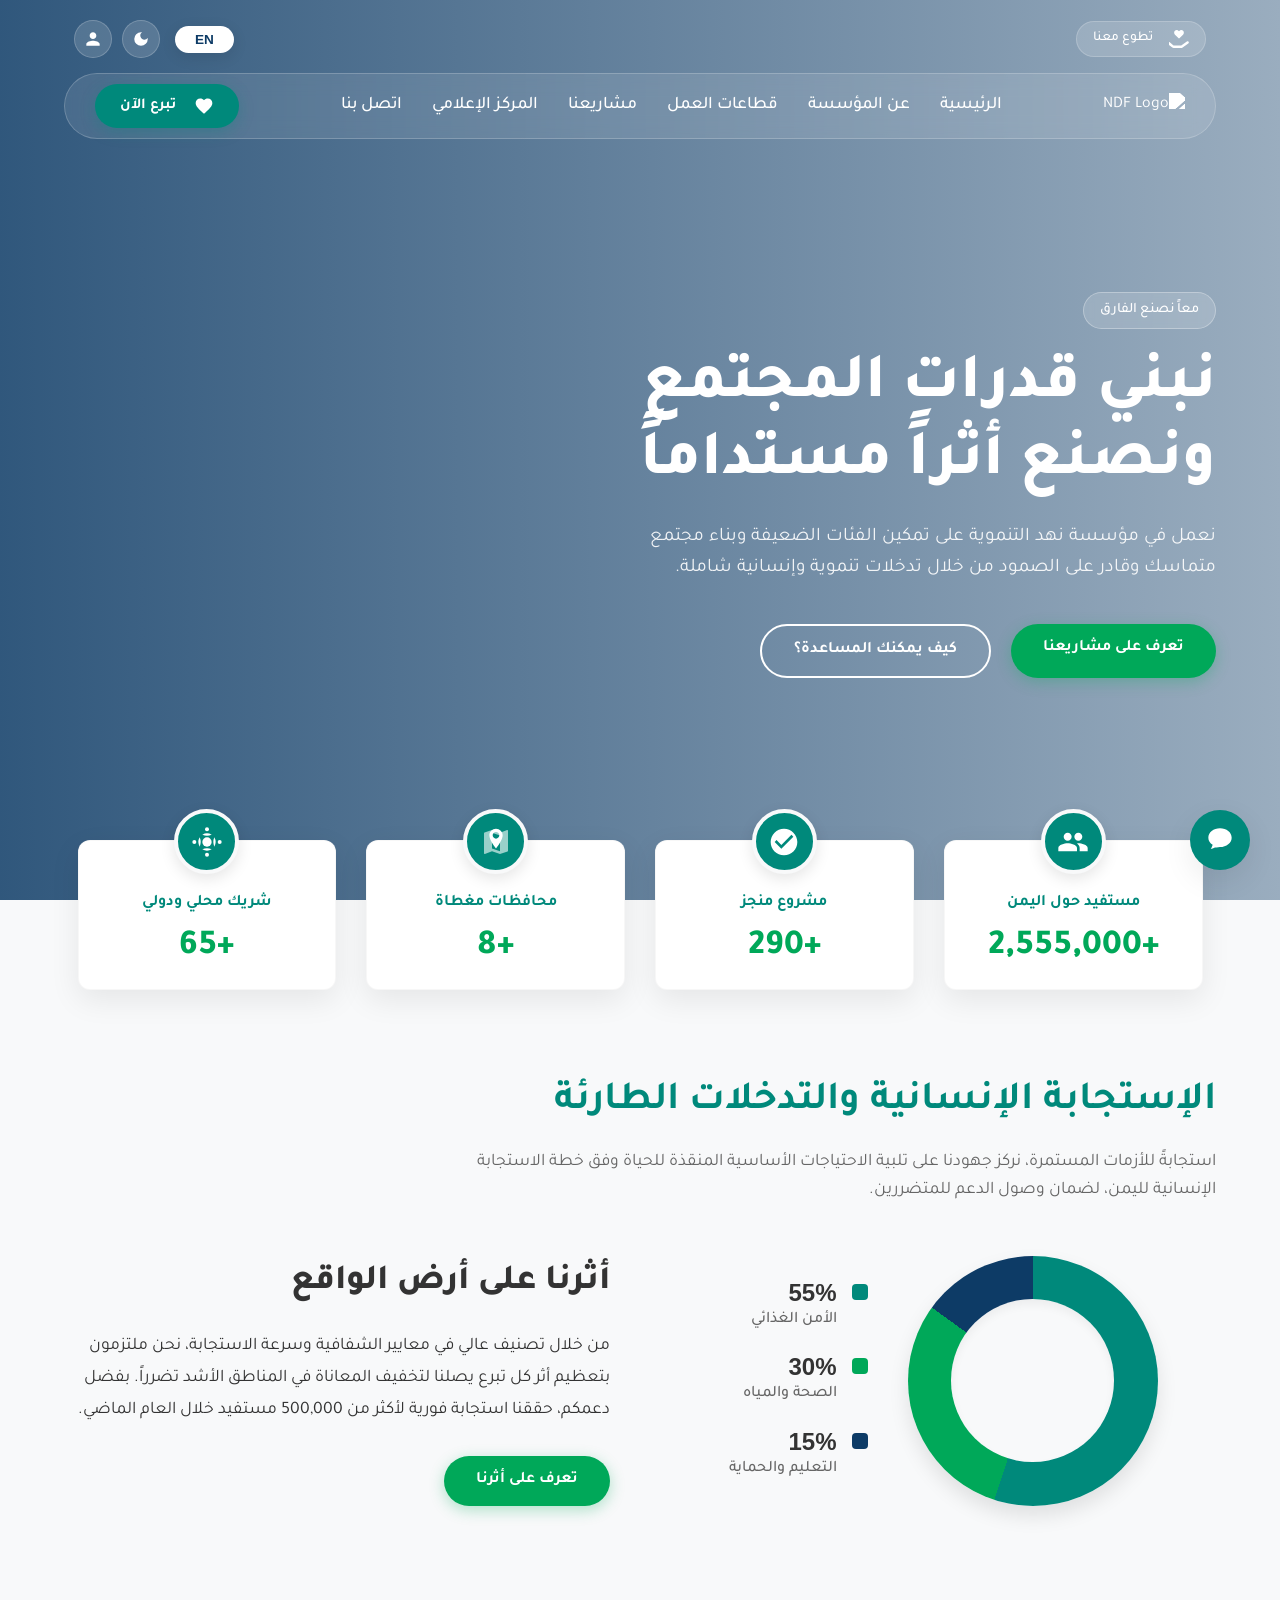
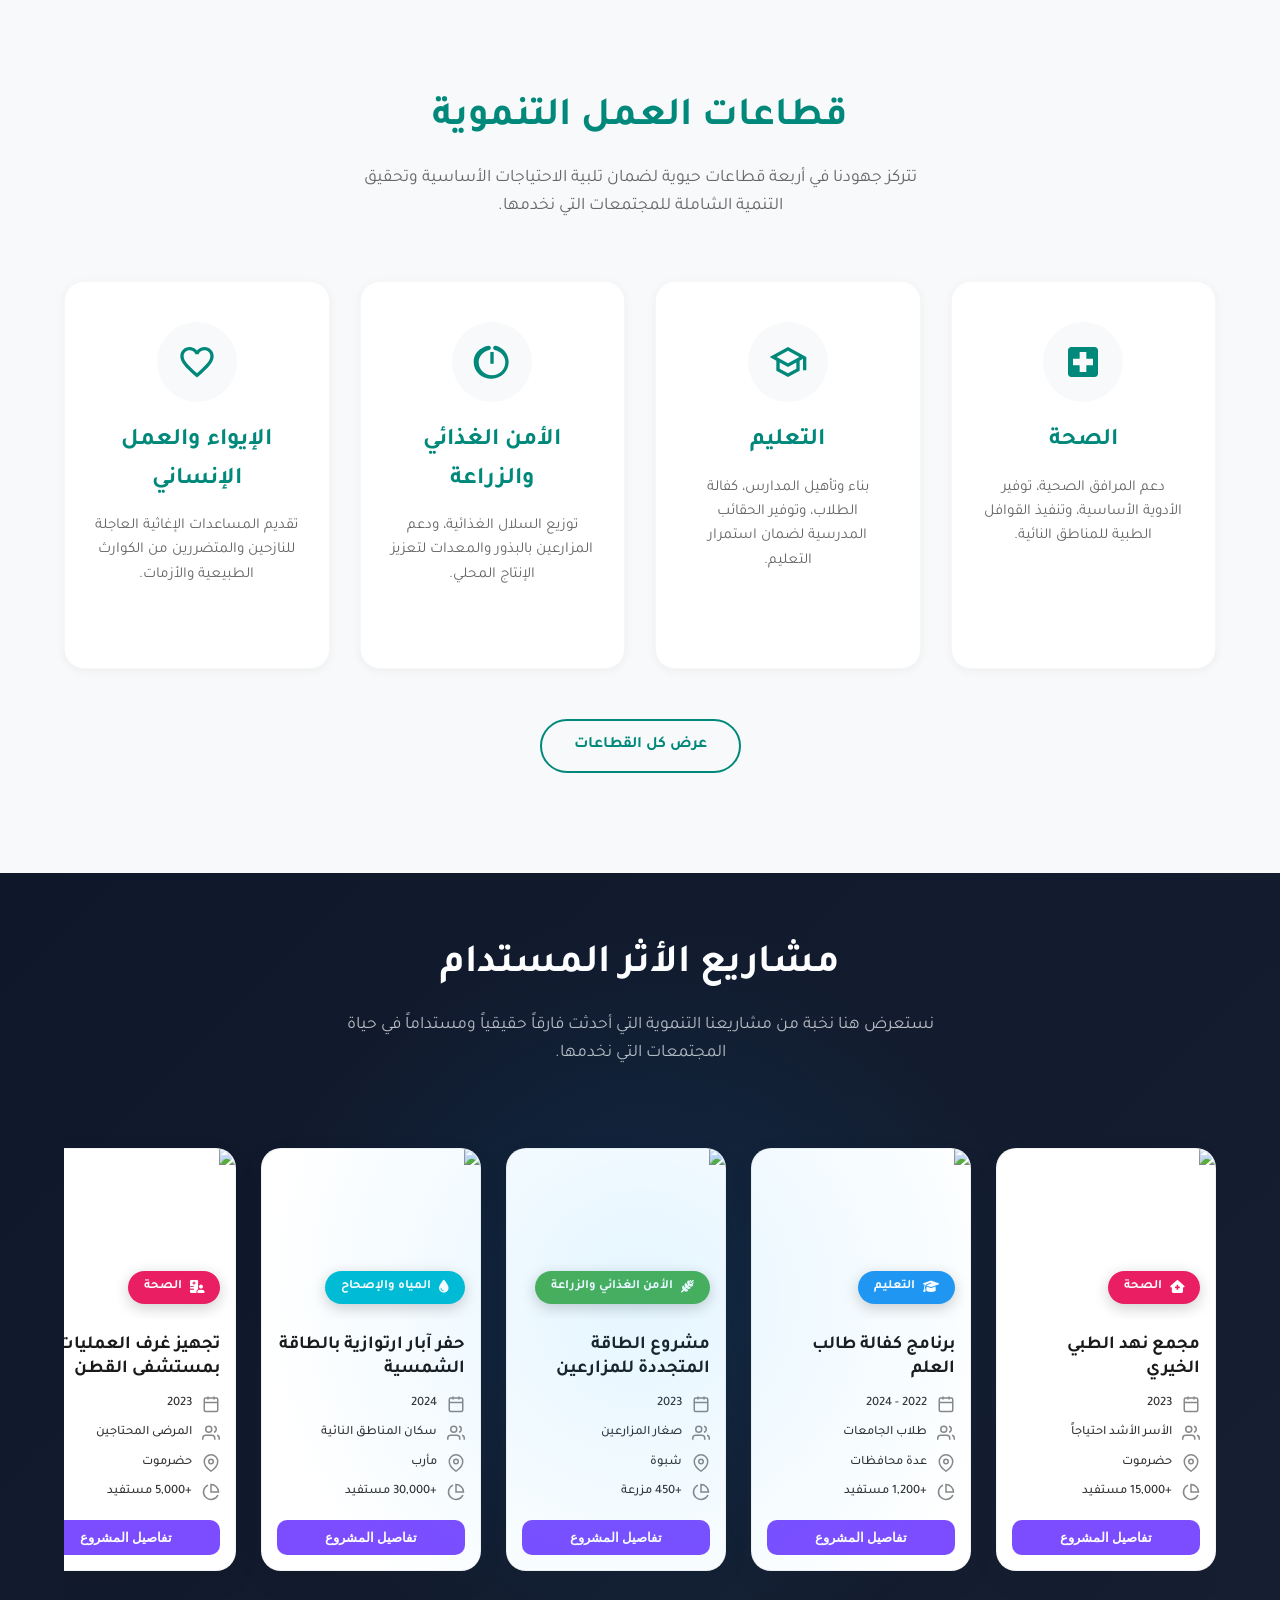
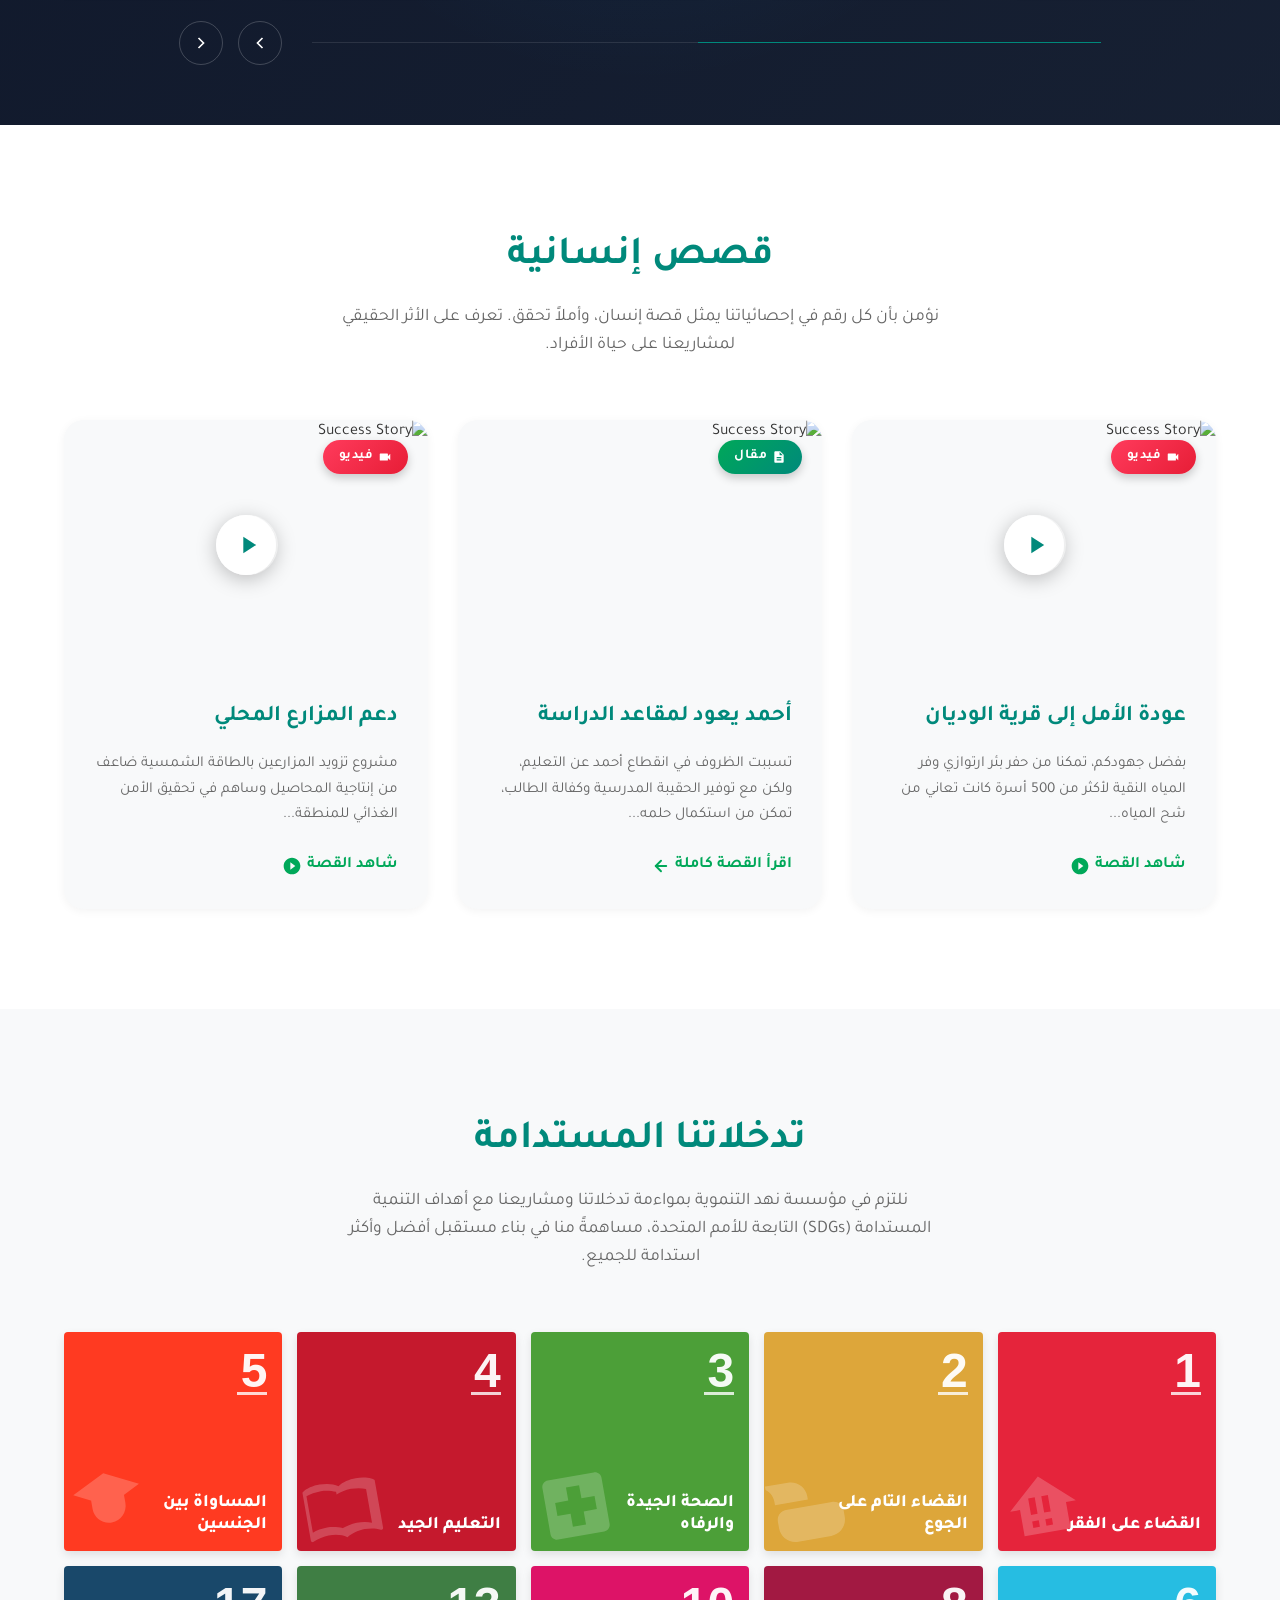
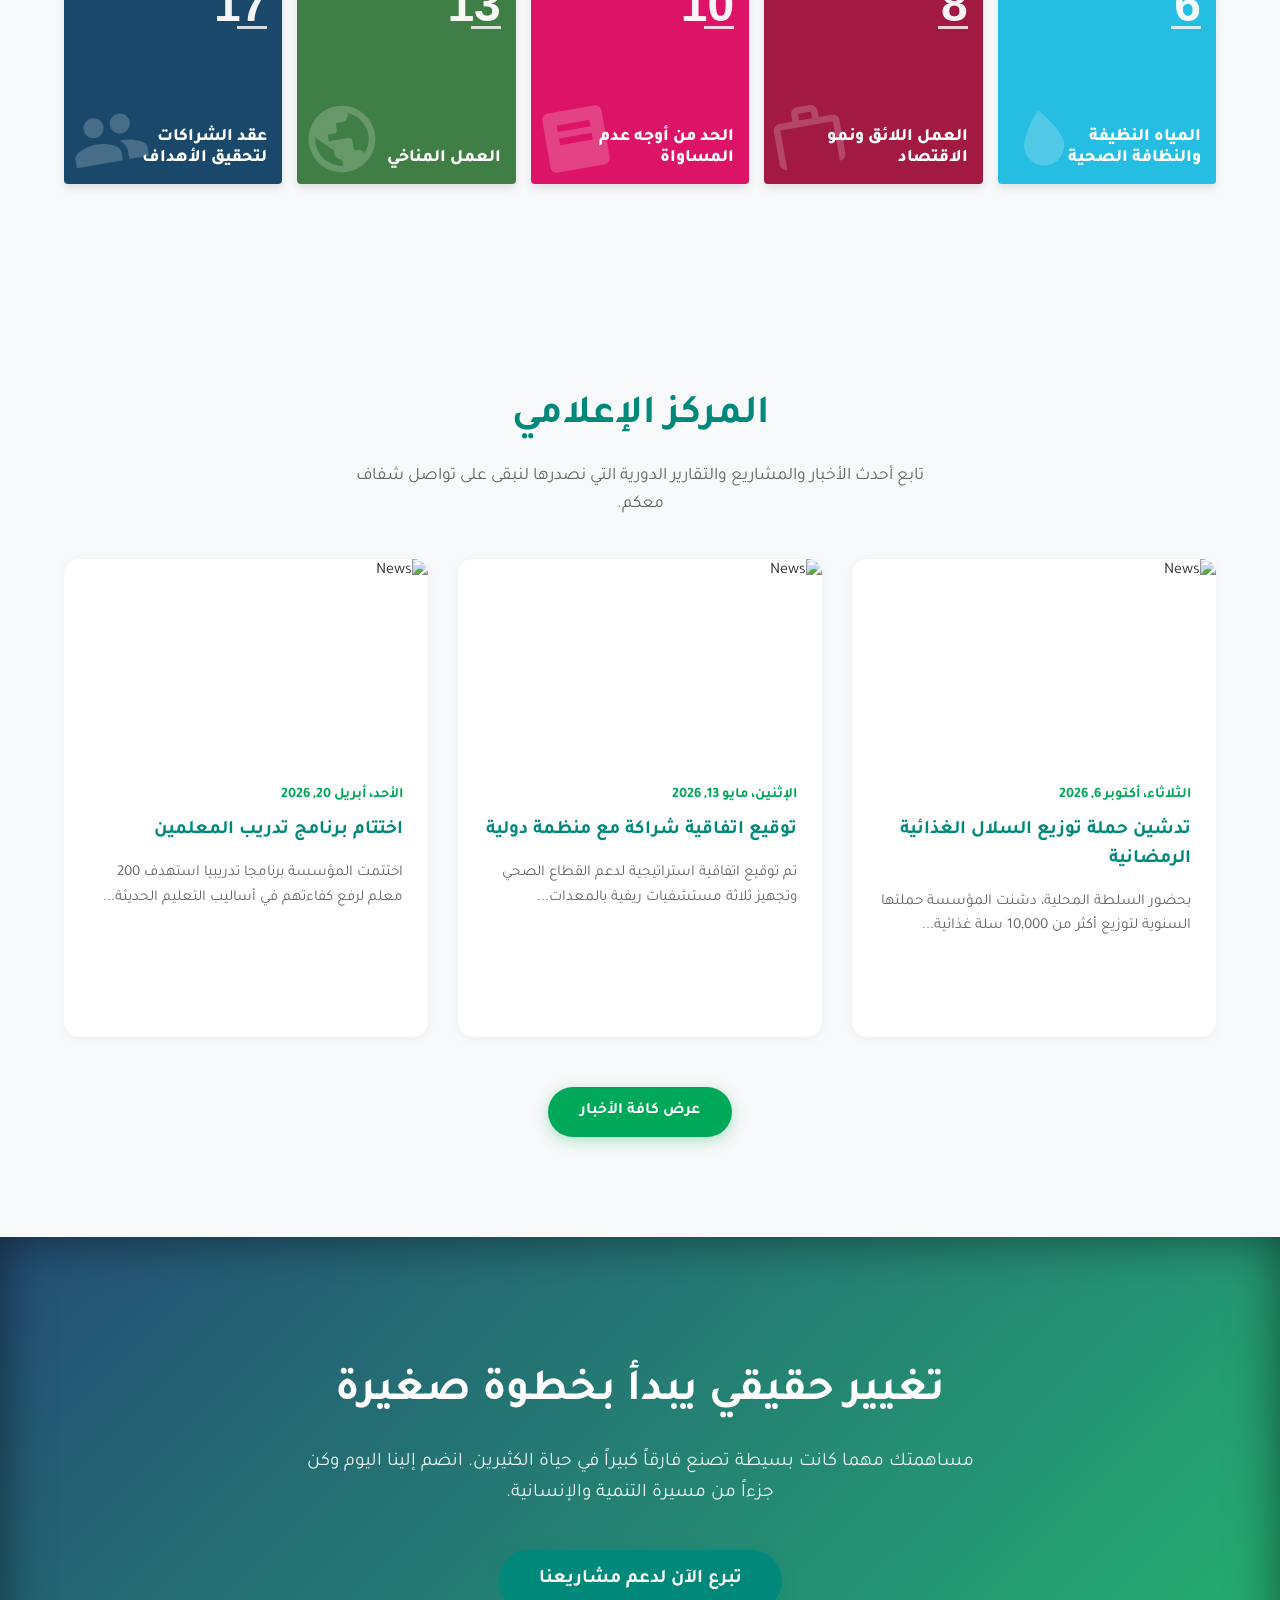
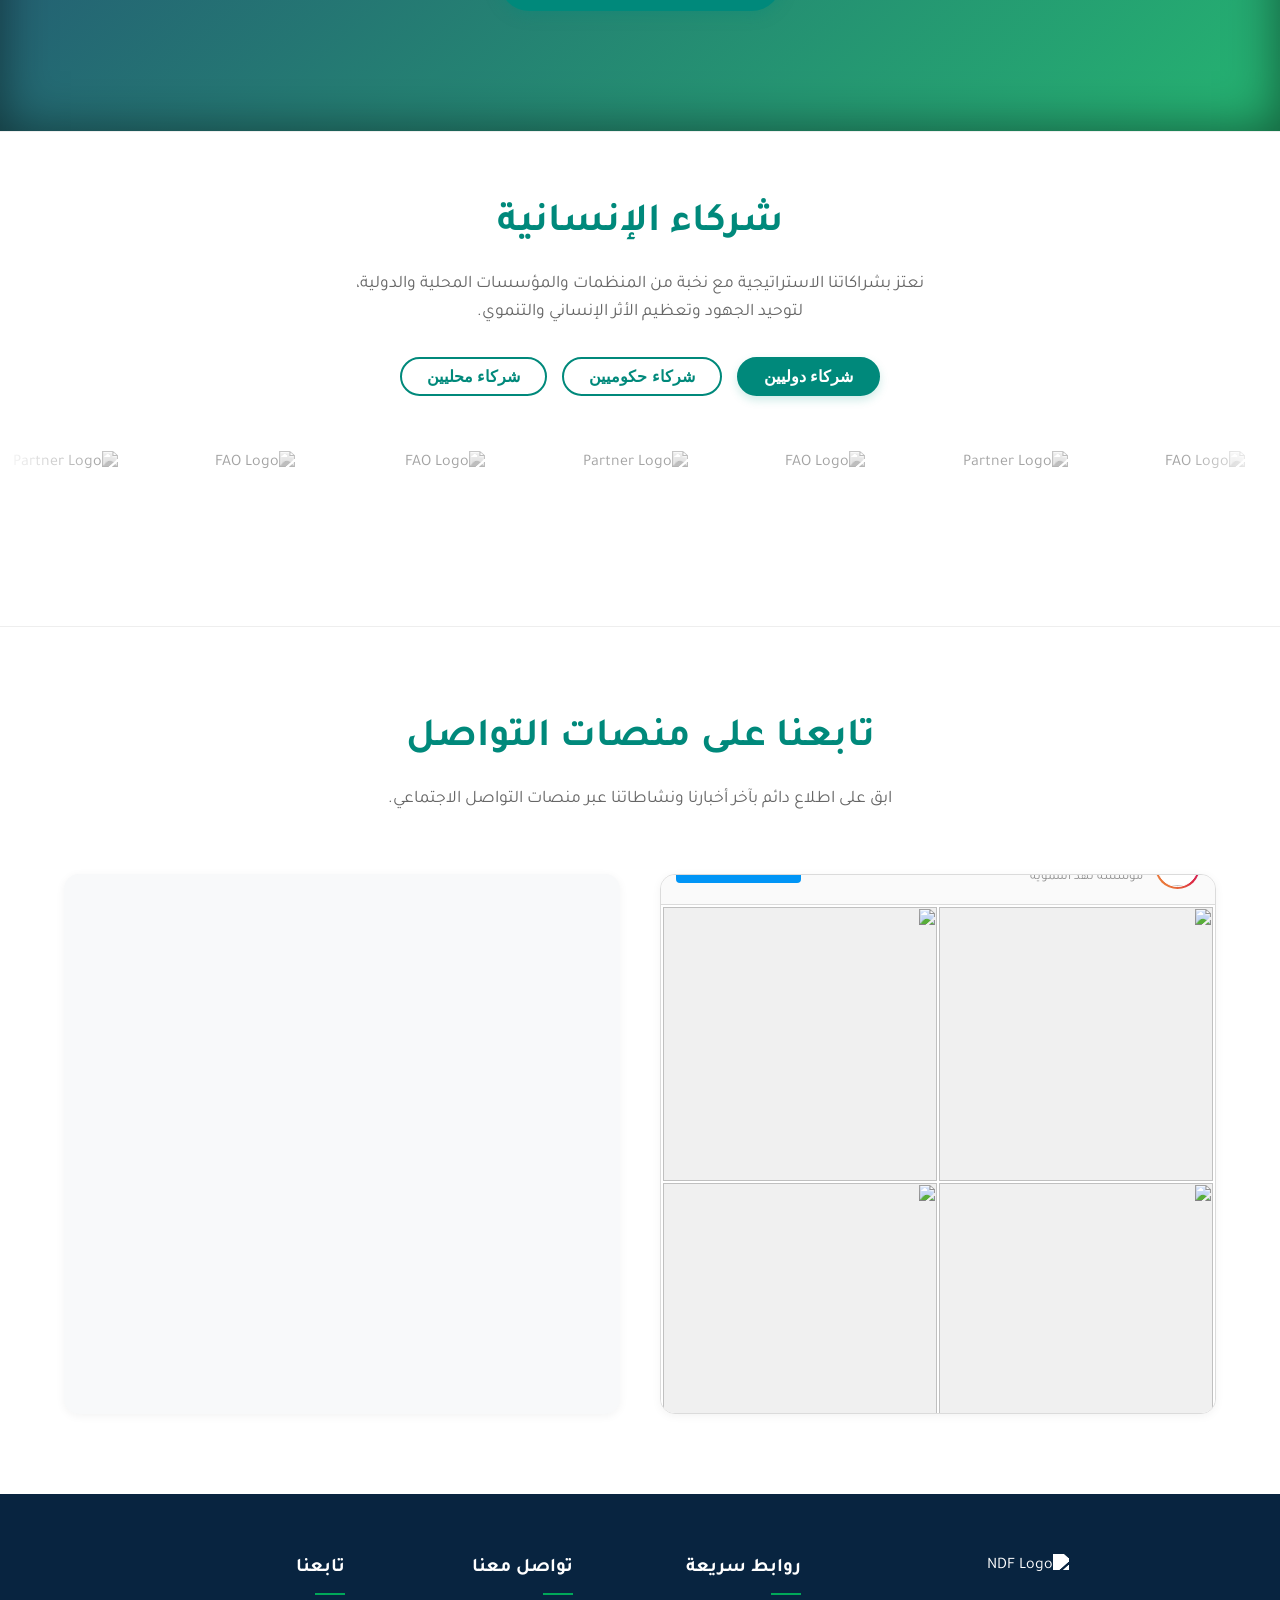
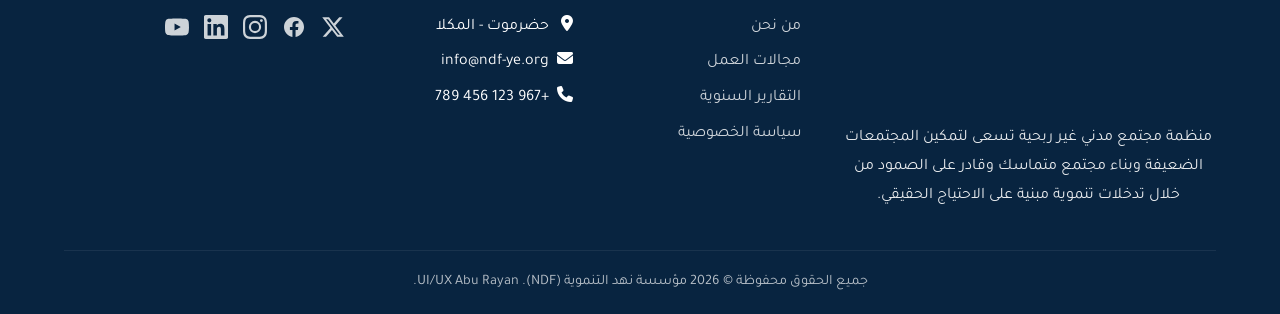
==== index.html @ 17b24623 "تعديل ظهور كاردات المشاريع" ====
<!DOCTYPE html>
<html lang="ar" dir="rtl">

<head>
    <meta charset="UTF-8">
    <meta name="viewport" content="width=device-width, initial-scale=1.0">
    <title>مؤسسة نهد التنموية | نحو تنمية مجتمعية مستدامة</title>
    <meta name="description"
        content="مؤسسة نهد التنموية هي منظمة يمنية غير ربحية تعمل في مجالات الصحة والتعليم والأمن الغذائي لتمكين المجتمعات الضعيفة.">
    <link rel="stylesheet" href="style.css">
    <!-- Font Awesome for Icons (CDN) -->
    <link rel="stylesheet" href="https://cdnjs.cloudflare.com/ajax/libs/font-awesome/6.4.0/css/all.min.css">
</head>

<body>

    <!-- Modern Floating Header -->
    <header id="header">
        <div class="container header-container">
            <!-- Header Top: Utilities & Action Buttons -->
            <div class="header-top">
                <div class="top-left">
                    <a href="#" class="top-link-capsule">
                        <svg viewBox="0 0 576 512" width="20" height="20" fill="currentColor" style="margin-inline-end: 8px;">
                            <path d="M148 76.6C148 34.3 182.3 0 224.6 0c20.3 0 39.8 8.1 54.1 22.4L288 31.7l9.3-9.3C311.5 8.1 331.1 0 351.4 0C393.7 0 428 34.3 428 76.6c0 21.4-8.7 41.9-24.1 56.8l-104.4 101c-6.3 6.1-16.3 6.1-22.6 0l-104.4-101C156.7 118.5 148 98 148 76.6zM568.2 336.1c-13.1-17.8-36-21.9-54.1-9.1l-161.7 114.6c-2.3 1.6-5.1 2.5-8 2.5l-204.3 0c-3.1 0-6.1-1.1-8.5-3.1l-111-92.5c-15.3-12.7-38.1-10.5-50.8 4.8s-10.5 38.1 4.8 50.8l111 92.5c14.3 11.9 32.1 18.5 50.5 18.5l209.2 0c17.2 0 33.9-5.4 47.8-15.3l161.7-114.6c18.1-12.8 22.2-35.8 9.1-54.1z"/>
                        </svg>
                        <span data-translate="top_volunteer">تطوع معنا</span>
                    </a>
                </div>
                
                <div class="top-right">
                    <div class="utility-actions">
                        <button id="langToggle" class="capsule-toggle">
                            <span class="lang-text" data-translate="lang_btn">English</span>
                        </button>
                        
                        <div class="icon-actions">
                            <button id="themeToggle" class="circle-action-btn" aria-label="Toggle Dark Mode">
                                <svg viewBox="0 0 24 24" width="18" height="18" fill="currentColor">
                                    <path d="M12 3a9 9 0 1 0 9 9c0-.46-.04-.92-.1-1.36a5.389 5.389 0 0 1-4.4 2.26 5.403 5.403 0 0 1-3.14-9.8c-.44-.06-.9-.1-1.36-.1z" />
                                </svg>
                            </button>
                            
                            <a href="#" class="circle-action-btn login-trigger" aria-label="Login">
                                <svg viewBox="0 0 24 24" width="20" height="20" fill="currentColor">
                                    <path d="M12 12c2.21 0 4-1.79 4-4s-1.79-4-4-4-4 1.79-4 4 1.79 4 4 4zm0 2c-2.67 0-8 1.34-8 4v2h16v-2c0-2.66-5.33-4-8-4z"/>
                                </svg>
                            </a>
                        </div>
                    </div>
                </div>
            </div>

            <!-- Header Main: Logo & Navigation -->
            <div class="header-main">
                <div class="logo">
                    <a href="#">
                        <img id="main-logo"
                            src="https://res.cloudinary.com/dca2x8jje/image/upload/v1778276253/%D8%B4%D8%B9%D8%A7%D8%B1%D8%A7%D9%84%D9%85%D8%A4%D8%B3%D8%B3%D8%A9_-_%D9%85%D9%81%D8%B1%D8%BA_-_%D8%B9%D8%B1%D8%B6%D9%8A_zpwch7.png"
                            alt="NDF Logo" class="logo-img">
                    </a>
                </div>

                <nav class="nav-menu" id="navMenu">
                    <ul class="nav-links">
                        <li><a href="#" data-translate="nav_home">الرئيسية</a></li>
                        <li><a href="#" data-translate="nav_about">عن المؤسسة</a></li>
                        <li><a href="#" data-translate="nav_sectors">قطاعات العمل</a></li>
                        <li><a href="#" data-translate="nav_projects">مشاريعنا</a></li>
                        <li><a href="#" data-translate="nav_media">المركز الإعلامي</a></li>
                        <li><a href="#" data-translate="nav_contact">اتصل بنا</a></li>
                    </ul>
                </nav>

                <div class="header-cta">
                    <a href="#" class="btn btn-accent donate-capsule">
                        <svg viewBox="0 0 24 24" width="20" height="20" fill="currentColor" style="margin-inline-end: 8px;">
                            <path d="M12 21.35l-1.45-1.32C5.4 15.36 2 12.28 2 8.5 2 5.42 4.42 3 7.5 3c1.74 0 3.41.81 4.5 2.09C13.09 3.81 14.76 3 16.5 3 19.58 3 22 5.42 22 8.5c0 3.78-3.4 6.86-8.55 11.54L12 21.35z"/>
                        </svg>
                        <span data-translate="nav_donate">تبرع الآن</span>
                    </a>
                    
                    <!-- Mobile Menu Toggle Button -->
                    <div class="mobile-menu-toggle" id="mobileMenuToggle">
                        <svg class="icon-bars" viewBox="0 0 24 24" width="28" height="28" fill="currentColor">
                            <path d="M3 18h18v-2H3v2zm0-5h18v-2H3v2zm0-7v2h18V6H3z" />
                        </svg>
                        <svg class="icon-close" viewBox="0 0 24 24" width="28" height="28" fill="currentColor"
                            style="display: none;">
                            <path
                                d="M19 6.41L17.59 5 12 10.59 6.41 5 5 6.41 10.59 12 5 17.59 6.41 19 12 13.41 17.59 19 19 17.59 13.41 12z" />
                        </svg>
                    </div>
                </div>
            </div>
        </div>
        
        <!-- Mobile Menu Overlay -->
        <div class="mobile-menu-overlay" id="mobileMenuOverlay"></div>
    </header>

    <!-- Hero Section -->
    <section class="hero" id="hero">
        <div class="hero-bg-wrapper" id="heroBgWrapper">
            <div class="hero-bg"
                style="background-image: url('https://res.cloudinary.com/dca2x8jje/image/upload/f_webp,q_auto/v1778277585/BH6_ho8pdu.jpg');">
            </div>
        </div>
        <div class="hero-overlay"></div>
        <div class="container">
            <div class="hero-content reveal">
                <span class="hero-badge" data-translate="hero_badge">معاً نصنع الفارق</span>
                <h1 data-translate="hero_title">نبني قدرات المجتمع ونصنع أثراً مستداماً</h1>
                <p data-translate="hero_desc">نعمل في مؤسسة نهد التنموية على تمكين الفئات الضعيفة وبناء مجتمع متماسك
                    وقادر على الصمود من خلال تدخلات تنموية وإنسانية شاملة.</p>
                <div class="hero-buttons">
                    <a href="#" class="btn btn-primary" data-translate="hero_btn_1">تعرف على مشاريعنا</a>
                    <a href="#" class="btn btn-outline" data-translate="hero_btn_2">كيف يمكنك المساعدة؟</a>
                </div>
            </div>
        </div>
    </section>

    <!-- Enhanced Impact Stats Section -->
    <section class="impact-section reveal">
        <div class="container">
            <div class="impact-cards-wrapper">
                <div class="impact-card">
                    <div class="impact-card-icon">
                        <svg viewBox="0 0 24 24" width="32" height="32" fill="currentColor">
                            <path d="M16 11c1.66 0 2.99-1.34 2.99-3S17.66 5 16 5c-1.66 0-3 1.34-3 3s1.34 3 3 3zm-8 0c1.66 0 2.99-1.34 2.99-3S9.66 5 8 5C6.34 5 5 6.34 5 8s1.34 3 3 3zm0 2c-2.33 0-7 1.17-7 3.5V19h14v-2.5c0-2.33-4.67-3.5-7-3.5zm8 0c-.29 0-.62.02-.97.05 1.16.84 1.97 1.97 1.97 3.45V19h6v-2.5c0-2.33-4.67-3.5-7-3.5z" />
                        </svg>
                    </div>
                    <div class="impact-card-content">
                        <div class="impact-stat">
                            <p data-translate="stat_1">مستفيد حول اليمن</p>
                            <h3>+<span class="counter" data-target="3500000">0</span></h3>
                        </div>
                    </div>
                </div>

                <div class="impact-card">
                    <div class="impact-card-icon">
                        <svg viewBox="0 0 24 24" width="32" height="32" fill="currentColor">
                            <path d="M12 2C6.48 2 2 6.48 2 12s4.48 10 10 10 10-4.48 10-10S17.52 2 12 2zm-2 15l-5-5 1.41-1.41L10 14.17l7.59-7.59L19 8l-9 9z" />
                        </svg>
                    </div>
                    <div class="impact-card-content">
                        <div class="impact-stat">
                            <p data-translate="stat_2">مشروع منجز</p>
                            <h3>+<span class="counter" data-target="350">0</span></h3>
                        </div>
                    </div>
                </div>

                <div class="impact-card">
                    <div class="impact-card-icon">
                        <svg viewBox="0 0 24 24" width="32" height="32" fill="currentColor">
                            <!-- Map Path -->
                            <path d="M20.5 3l-.16.03L15 5.1 9 3 3.36 4.9c-.21.07-.36.25-.36.48V20.5c0 .28.22.5.5.5l.16-.03L9 18.9l6 2.1 5.64-1.9c.21-.07.36-.25.36-.48V3.5c0-.28-.22-.5-.5-.5zM15 19l-6-2.11V5l6 2.11V19z" opacity="0.6" />
                            <!-- Pin Path -->
                            <path d="M12 2C9.24 2 7 4.24 7 7c0 2.85 2.92 7.21 5 9.88 2.11-2.69 5-7 5-9.88 0-2.76-2.24-5-5-5zm0 7.5c-1.38 0-2.5-1.12-2.5-2.5s1.12-2.5 2.5-2.5 2.5 1.12 2.5 2.5-1.12 2.5-2.5 2.5z" />
                        </svg>
                    </div>
                    <div class="impact-card-content">
                        <div class="impact-stat">
                            <p data-translate="stat_3">محافظات مغطاة</p>
                            <h3>+<span class="counter" data-target="8">0</span></h3>
                        </div>
                    </div>
                </div>

                <div class="impact-card">
                    <div class="impact-card-icon">
                        <svg viewBox="0 0 24 24" width="32" height="32" fill="currentColor">
                            <!-- Custom Round Table Meeting Icon -->
                            <!-- Center Table -->
                            <circle cx="12" cy="12" r="3.5" />
                            <!-- Top Partner -->
                            <circle cx="12" cy="2.5" r="1.5" />
                            <path d="M 8.5 6.5 Q 12 4.5 15.5 6.5 Q 12 8 8.5 6.5 Z" />
                            <!-- Bottom Partner -->
                            <circle cx="12" cy="21.5" r="1.5" />
                            <path d="M 8.5 17.5 Q 12 19.5 15.5 17.5 Q 12 16 8.5 17.5 Z" />
                            <!-- Left Partner -->
                            <circle cx="2.5" cy="12" r="1.5" />
                            <path d="M 6.5 8.5 Q 4.5 12 6.5 15.5 Q 8 12 6.5 8.5 Z" />
                            <!-- Right Partner -->
                            <circle cx="21.5" cy="12" r="1.5" />
                            <path d="M 17.5 8.5 Q 19.5 12 17.5 15.5 Q 16 12 17.5 8.5 Z" />
                        </svg>
                    </div>
                    <div class="impact-card-content">
                        <div class="impact-stat">
                            <p data-translate="stat_4">شريك محلي ودولي</p>
                            <h3>+<span class="counter" data-target="65">0</span></h3>
                        </div>
                    </div>
                </div>
            </div>
        </div>
    </section>

    <!-- Response Section -->
    <section class="response-section">
        <div class="container">
            <div class="section-header reveal" style="text-align: right; margin-bottom: 20px;">
                <h2 data-translate="resp_title" style="margin-bottom: 15px;">الإستجابة الإنسانية والتدخلات الطارئة</h2>
                <p data-translate="resp_desc" style="max-width: 800px; margin: 0;">استجابةً للأزمات المستمرة، نركز
                    جهودنا على تلبية الاحتياجات الأساسية المنقذة للحياة وفق خطة الاستجابة الإنسانية لليمن، لضمان وصول
                    الدعم للمتضررين.</p>
            </div>

            <div class="response-content reveal">
                <div class="response-chart-wrapper">
                    <div class="donut-chart-container">
                        <div class="donut-chart">
                            <div class="donut-inner"></div>
                        </div>
                    </div>

                    <div class="chart-labels">
                        <div class="chart-label">
                            <span class="color-dot" style="background-color: var(--accent-color);"></span>
                            <div class="label-text">
                                <strong>55%</strong>
                                <span data-translate="chart_food">الأمن الغذائي</span>
                            </div>
                        </div>
                        <div class="chart-label">
                            <span class="color-dot" style="background-color: var(--secondary-color);"></span>
                            <div class="label-text">
                                <strong>30%</strong>
                                <span data-translate="chart_health">الصحة والمياه</span>
                            </div>
                        </div>
                        <div class="chart-label">
                            <span class="color-dot" style="background-color: var(--primary-color);"></span>
                            <div class="label-text">
                                <strong>15%</strong>
                                <span data-translate="chart_edu">التعليم والحماية</span>
                            </div>
                        </div>
                    </div>
                </div>

                <div class="response-text">
                    <h3 data-translate="resp_impact">أثرنا على أرض الواقع</h3>
                    <p data-translate="resp_impact_desc">من خلال تصنيف عالي في معايير الشفافية وسرعة الاستجابة، نحن
                        ملتزمون بتعظيم أثر كل تبرع يصلنا لتخفيف المعاناة في المناطق الأشد تضرراً. بفضل دعمكم، حققنا
                        استجابة فورية لأكثر من 500,000 مستفيد خلال العام الماضي.</p>
                    <a href="#" class="btn btn-primary" data-translate="resp_btn">تعرف على أثرنا</a>
                </div>
            </div>
        </div>
    </section>

    <!-- Focus Areas Section -->
    <section class="sectors-section">
        <div class="container">
            <div class="section-header reveal">
                <h2 data-translate="sec_title">قطاعات العمل التنموية</h2>
                <p data-translate="sec_desc">تتركز جهودنا في أربعة قطاعات حيوية لضمان تلبية الاحتياجات الأساسية وتحقيق
                    التنمية الشاملة للمجتمعات التي نخدمها.</p>
            </div>

            <div class="sectors-grid">
                <!-- Sector 1 -->
                <div class="sector-card reveal" style="transition-delay: 0.1s;" onclick="window.location.href='#'">
                    <div class="sector-icon">
                        <svg viewBox="0 0 24 24" width="40" height="40" fill="currentColor">
                            <path
                                d="M19 3H5c-1.1 0-1.99.9-1.99 2L3 19c0 1.1.9 2 2 2h14c1.1 0 2-.9 2-2V5c0-1.1-.9-2-2-2zm-1 11h-4v4h-4v-4H6v-4h4V6h4v4h4v4z" />
                        </svg>
                    </div>
                    <h3 data-translate="sec_1_title">الصحة</h3>
                    <p data-translate="sec_1_desc">دعم المرافق الصحية، توفير الأدوية الأساسية، وتنفيذ القوافل الطبية
                        للمناطق النائية.</p>
                    <div class="card-action">
                        <span class="action-circle">
                            <svg class="rtl-flip" viewBox="0 0 24 24" width="18" height="18" fill="none"
                                stroke="currentColor" stroke-width="2.5" stroke-linecap="round" stroke-linejoin="round">
                                <line x1="19" y1="12" x2="5" y2="12"></line>
                                <polyline points="12 19 5 12 12 5"></polyline>
                            </svg>
                        </span>
                    </div>
                </div>

                <!-- Sector 2 -->
                <div class="sector-card reveal" style="transition-delay: 0.2s;" onclick="window.location.href='#'">
                    <div class="sector-icon">
                        <svg viewBox="0 0 24 24" width="40" height="40" fill="currentColor">
                            <path
                                d="M12 3L1 9l4 2.18v6L12 21l7-3.82v-6l2-1.09V17h2V9L12 3zm6.82 6L12 12.72 5.18 9 12 5.28 18.82 9zM17 15.99l-5 2.73-5-2.73v-3.72L12 15l5-2.73v3.72z" />
                        </svg>
                    </div>
                    <h3 data-translate="sec_2_title">التعليم</h3>
                    <p data-translate="sec_2_desc">بناء وتأهيل المدارس، كفالة الطلاب، وتوفير الحقائب المدرسية لضمان
                        استمرار التعليم.</p>
                    <div class="card-action">
                        <span class="action-circle">
                            <svg class="rtl-flip" viewBox="0 0 24 24" width="18" height="18" fill="none"
                                stroke="currentColor" stroke-width="2.5" stroke-linecap="round" stroke-linejoin="round">
                                <line x1="19" y1="12" x2="5" y2="12"></line>
                                <polyline points="12 19 5 12 12 5"></polyline>
                            </svg>
                        </span>
                    </div>
                </div>

                <!-- Sector 3 -->
                <div class="sector-card reveal" style="transition-delay: 0.3s;" onclick="window.location.href='#'">
                    <div class="sector-icon">
                        <svg viewBox="0 0 24 24" width="40" height="40" fill="currentColor">
                            <path
                                d="M12 22c5.52 0 10-4.48 10-10 0-4.75-3.32-8.73-7.79-9.74-.68-.15-1.34.33-1.48 1.01-.15.68.33 1.34 1.01 1.48 3.52.8 6.26 3.93 6.26 7.25 0 4.41-3.59 8-8 8s-8-3.59-8-8c0-3.32 2.74-6.45 6.26-7.25.68-.15 1.16-.8 1.01-1.48-.15-.68-.8-1.16-1.48-1.01C4.32 3.27 1 7.25 1 12c0 5.52 4.48 10 10 10zM11 6v7h2V6h-2z" />
                        </svg>
                    </div>
                    <h3 data-translate="sec_3_title">الأمن الغذائي والزراعة</h3>
                    <p data-translate="sec_3_desc">توزيع السلال الغذائية، ودعم المزارعين بالبذور والمعدات لتعزيز الإنتاج
                        المحلي.</p>
                    <div class="card-action">
                        <span class="action-circle">
                            <svg class="rtl-flip" viewBox="0 0 24 24" width="18" height="18" fill="none"
                                stroke="currentColor" stroke-width="2.5" stroke-linecap="round" stroke-linejoin="round">
                                <line x1="19" y1="12" x2="5" y2="12"></line>
                                <polyline points="12 19 5 12 12 5"></polyline>
                            </svg>
                        </span>
                    </div>
                </div>

                <!-- Sector 4 -->
                <div class="sector-card reveal" style="transition-delay: 0.4s;" onclick="window.location.href='#'">
                    <div class="sector-icon">
                        <svg viewBox="0 0 24 24" width="40" height="40" fill="currentColor">
                            <path
                                d="M16.5 3c-1.74 0-3.41.81-4.5 2.09C10.91 3.81 9.24 3 7.5 3 4.42 3 2 5.42 2 8.5c0 3.78 3.4 6.86 8.55 11.54L12 21.35l1.45-1.32C18.6 15.36 22 12.28 22 8.5 22 5.42 19.58 3 16.5 3zm-4.4 15.55l-.1.1-.1-.1C7.14 14.24 4 11.39 4 8.5 4 6.5 5.5 5 7.5 5c1.54 0 3.04.99 3.57 2.36h1.87C13.46 5.99 14.96 5 16.5 5c2 0 3.5 1.5 3.5 3.5 0 2.89-3.14 5.74-7.9 10.05z" />
                        </svg>
                    </div>
                    <h3 data-translate="sec_4_title">الإيواء والعمل الإنساني</h3>
                    <p data-translate="sec_4_desc">تقديم المساعدات الإغاثية العاجلة للنازحين والمتضررين من الكوارث
                        الطبيعية والأزمات.</p>
                    <div class="card-action">
                        <span class="action-circle">
                            <svg class="rtl-flip" viewBox="0 0 24 24" width="18" height="18" fill="none"
                                stroke="currentColor" stroke-width="2.5" stroke-linecap="round" stroke-linejoin="round">
                                <line x1="19" y1="12" x2="5" y2="12"></line>
                                <polyline points="12 19 5 12 12 5"></polyline>
                            </svg>
                        </span>
                    </div>
                </div>
            </div>

            <div style="text-align: center; margin-top: 50px;">
                <a href="#" class="btn btn-outline"
                    style="border-color: var(--accent-color); color: var(--accent-color);" data-translate="sec_btn">عرض
                    كل القطاعات</a>
            </div>
        </div>
    </section>

    <!-- Sustainable Impact Projects Section -->
    <section class="projects-slider-section" id="projects">
        <div class="container">
            <div class="section-header reveal">
                <h2 data-translate="projects_title">مشاريع الأثر المستدام</h2>
                <p data-translate="projects_desc">نستعرض هنا نخبة من مشاريعنا التنموية التي أحدثت فارقاً حقيقياً ومستداماً في حياة المجتمعات التي نخدمها.</p>
            </div>

            <div class="slider-wrapper reveal">
                <div class="projects-slider" id="projectsSlider">
                    <!-- Project Card 1 -->
                    <div class="project-card" data-sector="health">
                        <div class="project-img-container">
                            <img src="https://images.unsplash.com/photo-1516549655169-df83a0774514?ixlib=rb-4.0.3&auto=format&fit=crop&w=800&q=80" alt="Project Image">
                            <div class="project-sector-badge">
                                <i class="fa-solid fa-house-medical"></i>
                                <span data-translate="sec_1_title">الصحة والبيئة</span>
                            </div>
                        </div>
                        <div class="project-body">
                            <h3 data-translate="p1_name">مجمع نهد الطبي الخيري</h3>
                            <div class="project-meta-grid">
                                <div class="meta-item">
                                    <svg class="meta-icon" viewBox="0 0 24 24" fill="none" stroke="currentColor" stroke-width="2"><rect x="3" y="4" width="18" height="18" rx="2" ry="2"></rect><line x1="16" y1="2" x2="16" y2="6"></line><line x1="8" y1="2" x2="8" y2="6"></line><line x1="3" y1="10" x2="21" y2="10"></line></svg>
                                    <span class="meta-value">2023</span>
                                </div>
                                <div class="meta-item">
                                    <svg class="meta-icon" viewBox="0 0 24 24" fill="none" stroke="currentColor" stroke-width="2"><path d="M17 21v-2a4 4 0 0 0-4-4H5a4 4 0 0 0-4 4v2"></path><circle cx="9" cy="7" r="4"></circle><path d="M23 21v-2a4 4 0 0 0-3-3.87"></path><path d="M16 3.13a4 4 0 0 1 0 7.75"></path></svg>
                                    <span class="meta-value" data-translate="p_target_general">الأسر الأشد احتياجاً</span>
                                </div>
                                <div class="meta-item">
                                    <svg class="meta-icon" viewBox="0 0 24 24" fill="none" stroke="currentColor" stroke-width="2"><path d="M21 10c0 7-9 13-9 13s-9-6-9-13a9 9 0 0 1 18 0z"></path><circle cx="12" cy="10" r="3"></circle></svg>
                                    <span class="meta-value" data-translate="p_loc_hadramout">حضرموت</span>
                                </div>
                                <div class="meta-item">
                                    <svg class="meta-icon" viewBox="0 0 24 24" fill="none" stroke="currentColor" stroke-width="2"><path d="M21.21 15.89A10 10 0 1 1 8 2.83"></path><path d="M22 12A10 10 0 0 0 12 2v10z"></path></svg>
                                    <span class="meta-value">+15,000 <span data-translate="p_ben_suffix">مستفيد</span></span>
                                </div>
                            </div>
                            <button class="project-btn" data-translate="view_details">تفاصيل المشروع</button>
                        </div>
                    </div>

                    <!-- Project Card 2 -->
                    <div class="project-card" data-sector="education">
                        <div class="project-img-container">
                            <img src="https://images.unsplash.com/photo-1497633762265-9d179a990aa6?ixlib=rb-4.0.3&auto=format&fit=crop&w=800&q=80" alt="Project Image">
                            <div class="project-sector-badge">
                                <i class="fa-solid fa-graduation-cap"></i>
                                <span data-translate="sec_2_title">التعليم والتمكين</span>
                            </div>
                        </div>
                        <div class="project-body">
                            <h3 data-translate="p2_name">برنامج كفالة طالب العلم</h3>
                            <div class="project-meta-grid">
                                <div class="meta-item">
                                    <svg class="meta-icon" viewBox="0 0 24 24" fill="none" stroke="currentColor" stroke-width="2"><rect x="3" y="4" width="18" height="18" rx="2" ry="2"></rect><line x1="16" y1="2" x2="16" y2="6"></line><line x1="8" y1="2" x2="8" y2="6"></line><line x1="3" y1="10" x2="21" y2="10"></line></svg>
                                    <span class="meta-value">2022 - 2024</span>
                                </div>
                                <div class="meta-item">
                                    <svg class="meta-icon" viewBox="0 0 24 24" fill="none" stroke="currentColor" stroke-width="2"><path d="M17 21v-2a4 4 0 0 0-4-4H5a4 4 0 0 0-4 4v2"></path><circle cx="9" cy="7" r="4"></circle><path d="M23 21v-2a4 4 0 0 0-3-3.87"></path><path d="M16 3.13a4 4 0 0 1 0 7.75"></path></svg>
                                    <span class="meta-value" data-translate="p_target_students">طلاب الجامعات</span>
                                </div>
                                <div class="meta-item">
                                    <svg class="meta-icon" viewBox="0 0 24 24" fill="none" stroke="currentColor" stroke-width="2"><path d="M21 10c0 7-9 13-9 13s-9-6-9-13a9 9 0 0 1 18 0z"></path><circle cx="12" cy="10" r="3"></circle></svg>
                                    <span class="meta-value" data-translate="p_loc_multiple">عدة محافظات</span>
                                </div>
                                <div class="meta-item">
                                    <svg class="meta-icon" viewBox="0 0 24 24" fill="none" stroke="currentColor" stroke-width="2"><path d="M21.21 15.89A10 10 0 1 1 8 2.83"></path><path d="M22 12A10 10 0 0 0 12 2v10z"></path></svg>
                                    <span class="meta-value">+1,200 <span data-translate="p_ben_suffix">مستفيد</span></span>
                                </div>
                            </div>
                            <button class="project-btn" data-translate="view_details">تفاصيل المشروع</button>
                        </div>
                    </div>

                    <!-- Project Card 3 -->
                    <div class="project-card" data-sector="food">
                        <div class="project-img-container">
                            <img src="https://images.unsplash.com/photo-1464226184884-fa280b87c399?ixlib=rb-4.0.3&auto=format&fit=crop&w=800&q=80" alt="Project Image">
                            <div class="project-sector-badge">
                                <i class="fa-solid fa-wheat-awn"></i>
                                <span data-translate="sec_3_title">الأمن الغذائي</span>
                            </div>
                        </div>
                        <div class="project-body">
                            <h3 data-translate="p3_name">مشروع الطاقة المتجددة للمزارعين</h3>
                            <div class="project-meta-grid">
                                <div class="meta-item">
                                    <svg class="meta-icon" viewBox="0 0 24 24" fill="none" stroke="currentColor" stroke-width="2"><rect x="3" y="4" width="18" height="18" rx="2" ry="2"></rect><line x1="16" y1="2" x2="16" y2="6"></line><line x1="8" y1="2" x2="8" y2="6"></line><line x1="3" y1="10" x2="21" y2="10"></line></svg>
                                    <span class="meta-value">2023</span>
                                </div>
                                <div class="meta-item">
                                    <svg class="meta-icon" viewBox="0 0 24 24" fill="none" stroke="currentColor" stroke-width="2"><path d="M17 21v-2a4 4 0 0 0-4-4H5a4 4 0 0 0-4 4v2"></path><circle cx="9" cy="7" r="4"></circle><path d="M23 21v-2a4 4 0 0 0-3-3.87"></path><path d="M16 3.13a4 4 0 0 1 0 7.75"></path></svg>
                                    <span class="meta-value" data-translate="p_target_farmers">صغار المزارعين</span>
                                </div>
                                <div class="meta-item">
                                    <svg class="meta-icon" viewBox="0 0 24 24" fill="none" stroke="currentColor" stroke-width="2"><path d="M21 10c0 7-9 13-9 13s-9-6-9-13a9 9 0 0 1 18 0z"></path><circle cx="12" cy="10" r="3"></circle></svg>
                                    <span class="meta-value" data-translate="p_loc_shabwa">شبوة</span>
                                </div>
                                <div class="meta-item">
                                    <svg class="meta-icon" viewBox="0 0 24 24" fill="none" stroke="currentColor" stroke-width="2"><path d="M21.21 15.89A10 10 0 1 1 8 2.83"></path><path d="M22 12A10 10 0 0 0 12 2v10z"></path></svg>
                                    <span class="meta-value">+450 <span data-translate="p_ben_farm_suffix">مزرعة</span></span>
                                </div>
                            </div>
                            <button class="project-btn" data-translate="view_details">تفاصيل المشروع</button>
                        </div>
                    </div>

                    <!-- Project Card 4 -->
                    <div class="project-card" data-sector="water">
                        <div class="project-img-container">
                            <img src="https://images.unsplash.com/photo-1620641788421-7a1c342ea42e?ixlib=rb-4.0.3&auto=format&fit=crop&w=800&q=80" alt="Solar Project">
                            <div class="project-sector-badge">
                                <i class="fa-solid fa-droplet"></i>
                                <span data-translate="sec_6_title">المياه والإصحاح</span>
                            </div>
                        </div>
                        <div class="project-body">
                            <h3 data-translate="p4_name">حفر آبار ارتوازية بالطاقة الشمسية</h3>
                            <div class="project-meta-grid">
                                <div class="meta-item">
                                    <svg class="meta-icon" viewBox="0 0 24 24" fill="none" stroke="currentColor" stroke-width="2"><rect x="3" y="4" width="18" height="18" rx="2" ry="2"></rect><line x1="16" y1="2" x2="16" y2="6"></line><line x1="8" y1="2" x2="8" y2="6"></line><line x1="3" y1="10" x2="21" y2="10"></line></svg>
                                    <span class="meta-value">2024</span>
                                </div>
                                <div class="meta-item">
                                    <svg class="meta-icon" viewBox="0 0 24 24" fill="none" stroke="currentColor" stroke-width="2"><path d="M17 21v-2a4 4 0 0 0-4-4H5a4 4 0 0 0-4 4v2"></path><circle cx="9" cy="7" r="4"></circle><path d="M23 21v-2a4 4 0 0 0-3-3.87"></path><path d="M16 3.13a4 4 0 0 1 0 7.75"></path></svg>
                                    <span class="meta-value" data-translate="p_target_villages">سكان المناطق النائية</span>
                                </div>
                                <div class="meta-item">
                                    <svg class="meta-icon" viewBox="0 0 24 24" fill="none" stroke="currentColor" stroke-width="2"><path d="M21 10c0 7-9 13-9 13s-9-6-9-13a9 9 0 0 1 18 0z"></path><circle cx="12" cy="10" r="3"></circle></svg>
                                    <span class="meta-value" data-translate="p_loc_mareb">مأرب</span>
                                </div>
                                <div class="meta-item">
                                    <svg class="meta-icon" viewBox="0 0 24 24" fill="none" stroke="currentColor" stroke-width="2"><path d="M21.21 15.89A10 10 0 1 1 8 2.83"></path><path d="M22 12A10 10 0 0 0 12 2v10z"></path></svg>
                                    <span class="meta-value">+30,000 <span data-translate="p_ben_suffix">مستفيد</span></span>
                                </div>
                            </div>
                            <button class="project-btn" data-translate="view_details">تفاصيل المشروع</button>
                        </div>
                    </div>

                    <!-- Project Card 5 -->
                    <div class="project-card" data-sector="health">
                        <div class="project-img-container">
                            <img src="https://images.unsplash.com/photo-1538108149393-fdfd818d594a?ixlib=rb-4.0.3&auto=format&fit=crop&w=800&q=80" alt="Medical Equipment Project">
                            <div class="project-sector-badge">
                                <i class="fa-solid fa-hospital-user"></i>
                                <span data-translate="sec_1_title">الصحة والبيئة</span>
                            </div>
                        </div>
                        <div class="project-body">
                            <h3 data-translate="p5_name">تجهيز غرف العمليات بمستشفى القطن</h3>
                            <div class="project-meta-grid">
                                <div class="meta-item">
                                    <svg class="meta-icon" viewBox="0 0 24 24" fill="none" stroke="currentColor" stroke-width="2"><rect x="3" y="4" width="18" height="18" rx="2" ry="2"></rect><line x1="16" y1="2" x2="16" y2="6"></line><line x1="8" y1="2" x2="8" y2="6"></line><line x1="3" y1="10" x2="21" y2="10"></line></svg>
                                    <span class="meta-value">2023</span>
                                </div>
                                <div class="meta-item">
                                    <svg class="meta-icon" viewBox="0 0 24 24" fill="none" stroke="currentColor" stroke-width="2"><path d="M17 21v-2a4 4 0 0 0-4-4H5a4 4 0 0 0-4 4v2"></path><circle cx="9" cy="7" r="4"></circle><path d="M23 21v-2a4 4 0 0 0-3-3.87"></path><path d="M16 3.13a4 4 0 0 1 0 7.75"></path></svg>
                                    <span class="meta-value" data-translate="p_target_patients">المرضى المحتاجين</span>
                                </div>
                                <div class="meta-item">
                                    <svg class="meta-icon" viewBox="0 0 24 24" fill="none" stroke="currentColor" stroke-width="2"><path d="M21 10c0 7-9 13-9 13s-9-6-9-13a9 9 0 0 1 18 0z"></path><circle cx="12" cy="10" r="3"></circle></svg>
                                    <span class="meta-value" data-translate="p_loc_hadramout">حضرموت</span>
                                </div>
                                <div class="meta-item">
                                    <svg class="meta-icon" viewBox="0 0 24 24" fill="none" stroke="currentColor" stroke-width="2"><path d="M21.21 15.89A10 10 0 1 1 8 2.83"></path><path d="M22 12A10 10 0 0 0 12 2v10z"></path></svg>
                                    <span class="meta-value">+5,000 <span data-translate="p_ben_suffix">مستفيد</span></span>
                                </div>
                            </div>
                            <button class="project-btn" data-translate="view_details">تفاصيل المشروع</button>
                        </div>
                    </div>
                </div>

                <!-- New Bottom Navigation -->
                <div class="slider-nav">
                    <div class="nav-buttons-left">
                        <button class="slider-btn prev" id="prevProject">
                            <svg viewBox="0 0 24 24" width="20" height="20" fill="none" stroke="currentColor" stroke-width="2">
                                <polyline points="15 18 9 12 15 6"></polyline>
                            </svg>
                        </button>
                        <button class="slider-btn next" id="nextProject">
                            <svg viewBox="0 0 24 24" width="20" height="20" fill="none" stroke="currentColor" stroke-width="2">
                                <polyline points="9 18 15 12 9 6"></polyline>
                            </svg>
                        </button>
                    </div>
                    <div class="slider-progress-container">
                        <div class="slider-progress-bar" id="sliderProgressBar"></div>
                    </div>
                </div>
            </div>
        </div>
    </section>

    <!-- Human Stories Section -->
    <section class="stories-section">
        <div class="container">
            <div class="section-header reveal">
                <h2 data-translate="story_title">قصص إنسانية</h2>
                <p data-translate="story_desc">نؤمن بأن كل رقم في إحصائياتنا يمثل قصة إنسان، وأملاً تحقق. تعرف على الأثر
                    الحقيقي لمشاريعنا على حياة الأفراد.</p>
            </div>

            <div class="stories-grid">
                <div class="story-card reveal" style="transition-delay: 0.1s;">
                    <div class="story-img-wrapper">
                        <img src="https://images.unsplash.com/photo-1488521787991-ed7bbaae773c?ixlib=rb-4.0.3&auto=format&fit=crop&w=800&q=80"
                            alt="Success Story" class="story-img">
                        <div class="video-overlay">
                            <svg viewBox="0 0 24 24" width="28" height="28" fill="currentColor">
                                <path d="M8 5v14l11-7z" />
                            </svg>
                        </div>
                        <span class="story-badge video-badge">
                            <svg viewBox="0 0 24 24" width="14" height="14" fill="currentColor"
                                style="margin-left: 5px;">
                                <path
                                    d="M17 10.5V7c0-.55-.45-1-1-1H4c-.55 0-1 .45-1 1v10c0 .55.45 1 1 1h12c.55 0 1-.45 1-1v-3.5l4 4v-11l-4 4z" />
                            </svg>
                            فيديو
                        </span>
                    </div>
                    <div class="story-content">
                        <h3 data-translate="st_1_title">عودة الأمل إلى قرية الوديان</h3>
                        <p data-translate="st_1_desc">بفضل جهودكم، تمكنا من حفر بئر ارتوازي وفر المياه النقية لأكثر من
                            500 أسرة كانت تعاني من شح المياه...</p>
                        <a href="#" class="link-arrow">
                            <span data-translate="watch_video">شاهد القصة</span>
                            <svg class="arrow-icon" viewBox="0 0 24 24" width="20" height="20" fill="currentColor">
                                <path
                                    d="M12 2C6.48 2 2 6.48 2 12s4.48 10 10 10 10-4.48 10-10S17.52 2 12 2zm-2 14.5v-9l6 4.5-6 4.5z" />
                            </svg>
                        </a>
                    </div>
                </div>
                <div class="story-card reveal" style="transition-delay: 0.2s;">
                    <div class="story-img-wrapper">
                        <img src="https://images.unsplash.com/photo-1577896851231-70ef18881754?ixlib=rb-4.0.3&auto=format&fit=crop&w=800&q=80"
                            alt="Success Story" class="story-img">
                        <span class="story-badge text-badge">
                            <svg viewBox="0 0 24 24" width="14" height="14" fill="currentColor"
                                style="margin-left: 5px;">
                                <path
                                    d="M14 2H6c-1.1 0-1.99.9-1.99 2L4 20c0 1.1.89 2 1.99 2H18c1.1 0 2-.9 2-2V8l-6-6zm2 16H8v-2h8v2zm0-4H8v-2h8v2zm-3-5V3.5L18.5 9H13z" />
                            </svg>
                            مقال
                        </span>
                    </div>
                    <div class="story-content">
                        <h3 data-translate="st_2_title">أحمد يعود لمقاعد الدراسة</h3>
                        <p data-translate="st_2_desc">تسببت الظروف في انقطاع أحمد عن التعليم، ولكن مع توفير الحقيبة
                            المدرسية وكفالة الطالب، تمكن من استكمال حلمه...</p>
                        <a href="#" class="link-arrow">
                            <span data-translate="read_more">اقرأ القصة كاملة</span>
                            <svg class="arrow-icon rtl-flip" viewBox="0 0 24 24" width="18" height="18" fill="none"
                                stroke="currentColor" stroke-width="2.5" stroke-linecap="round" stroke-linejoin="round">
                                <line x1="19" y1="12" x2="5" y2="12"></line>
                                <polyline points="12 19 5 12 12 5"></polyline>
                            </svg>
                        </a>
                    </div>
                </div>
                <div class="story-card reveal" style="transition-delay: 0.3s;">
                    <div class="story-img-wrapper">
                        <img src="https://images.unsplash.com/photo-1464226184884-fa280b87c399?auto=format&fit=crop&w=800&q=80"
                            alt="Success Story" class="story-img">
                        <div class="video-overlay">
                            <svg viewBox="0 0 24 24" width="28" height="28" fill="currentColor">
                                <path d="M8 5v14l11-7z" />
                            </svg>
                        </div>
                        <span class="story-badge video-badge">
                            <svg viewBox="0 0 24 24" width="14" height="14" fill="currentColor"
                                style="margin-left: 5px;">
                                <path
                                    d="M17 10.5V7c0-.55-.45-1-1-1H4c-.55 0-1 .45-1 1v10c0 .55.45 1 1 1h12c.55 0 1-.45 1-1v-3.5l4 4v-11l-4 4z" />
                            </svg>
                            فيديو
                        </span>
                    </div>
                    <div class="story-content">
                        <h3 data-translate="st_3_title">دعم المزارع المحلي</h3>
                        <p data-translate="st_3_desc">مشروع تزويد المزارعين بالطاقة الشمسية ضاعف من إنتاجية المحاصيل
                            وساهم في تحقيق الأمن الغذائي للمنطقة...</p>
                        <a href="#" class="link-arrow">
                            <span data-translate="watch_video">شاهد القصة</span>
                            <svg class="arrow-icon" viewBox="0 0 24 24" width="20" height="20" fill="currentColor">
                                <path
                                    d="M12 2C6.48 2 2 6.48 2 12s4.48 10 10 10 10-4.48 10-10S17.52 2 12 2zm-2 14.5v-9l6 4.5-6 4.5z" />
                            </svg>
                        </a>
                    </div>
                </div>
            </div>
        </div>
    </section>

    <!-- SDGs Section -->
    <section class="sdg-section">
        <div class="container">
            <div class="section-header reveal">
                <h2 data-translate="sdg_title">تدخلاتنا المستدامة</h2>
                <p data-translate="sdg_desc">نلتزم في مؤسسة نهد التنموية بمواءمة تدخلاتنا ومشاريعنا مع أهداف التنمية
                    المستدامة (SDGs) التابعة للأمم المتحدة، مساهمةً منا في بناء مستقبل أفضل وأكثر استدامة للجميع.</p>
            </div>

            <div class="sdg-grid">
                <!-- Goal 1 -->
                <div class="sdg-card reveal" style="background-color: var(--sdg-1); transition-delay: 0.1s;">
                    <div class="sdg-front">
                        <div class="sdg-header">
                            <span class="sdg-number">1</span>
                        </div>
                        <div class="sdg-body">
                            <h3 data-translate="sdg_1">القضاء على الفقر</h3>
                            <svg class="sdg-icon" viewBox="0 0 24 24" fill="currentColor">
                                <path
                                    d="M12 3L2 12h3v8h14v-8h3L12 3zm-2 15H8v-2h2v2zm0-4H8V9h2v5zm4 4h-2v-2h2v2zm0-4h-2V9h2v5z" />
                            </svg>
                        </div>
                    </div>
                    <div class="sdg-overlay">
                        <div class="sdg-overlay-content">
                            <p data-translate="sdg_1_desc">توفير المساعدات النقدية والغذائية للأسر الأشد ضعفاً.</p>
                        </div>
                    </div>
                </div>
                <!-- Goal 2 -->
                <div class="sdg-card reveal" style="background-color: var(--sdg-2); transition-delay: 0.15s;">
                    <div class="sdg-front">
                        <div class="sdg-header">
                            <span class="sdg-number">2</span>
                        </div>
                        <div class="sdg-body">
                            <h3 data-translate="sdg_2">القضاء التام على الجوع</h3>
                            <svg class="sdg-icon" viewBox="0 0 24 24" fill="currentColor">
                                <path
                                    d="M22 10H2V9c0-2.76-2.24-5-5-5h10c2.76 0 5 2.24 5 5v1zm-3 2H5c-1.66 0-3 1.34-3 3v2c0 2.76 2.24 5 5 5h10c2.76 0 5-2.24 5-5v-2c0-1.66-1.34-3-3-3z" />
                            </svg>
                        </div>
                    </div>
                    <div class="sdg-overlay">
                        <div class="sdg-overlay-content">
                            <p data-translate="sdg_2_desc">تأمين السلال الغذائية ودعم المشاريع الزراعية والإنتاجية.</p>
                        </div>
                    </div>
                </div>
                <!-- Goal 3 -->
                <div class="sdg-card reveal" style="background-color: var(--sdg-3); transition-delay: 0.2s;">
                    <div class="sdg-front">
                        <div class="sdg-header">
                            <span class="sdg-number">3</span>
                        </div>
                        <div class="sdg-body">
                            <h3 data-translate="sdg_3">الصحة الجيدة والرفاه</h3>
                            <svg class="sdg-icon" viewBox="0 0 24 24" fill="currentColor">
                                <path
                                    d="M19 3H5c-1.1 0-1.99.9-1.99 2L3 19c0 1.1.9 2 2 2h14c1.1 0 2-.9 2-2V5c0-1.1-.9-2-2-2zm-1 11h-4v4h-4v-4H6v-4h4V6h4v4h4v4z" />
                            </svg>
                        </div>
                    </div>
                    <div class="sdg-overlay">
                        <div class="sdg-overlay-content">
                            <p data-translate="sdg_3_desc">تجهيز المستشفيات وتسيير القوافل الطبية للمناطق النائية.</p>
                        </div>
                    </div>
                </div>
                <!-- Goal 4 -->
                <div class="sdg-card reveal" style="background-color: var(--sdg-4); transition-delay: 0.25s;">
                    <div class="sdg-front">
                        <div class="sdg-header">
                            <span class="sdg-number">4</span>
                        </div>
                        <div class="sdg-body">
                            <h3 data-translate="sdg_4">التعليم الجيد</h3>
                            <svg class="sdg-icon" viewBox="0 0 24 24" fill="currentColor">
                                <path
                                    d="M21 5c-1.11-.35-2.33-.5-3.5-.5-1.95 0-4.05.4-5.5 1.5-1.45-1.1-3.55-1.5-5.5-1.5S2.45 4.9 1 6v14.65c0 .25.25.5.5.5.1 0 .15-.05.25-.09C3.1 20.45 5.05 20 6.5 20c1.95 0 4.05.4 5.5 1.5 1.35-.85 3.8-1.5 5.5-1.5 1.65 0 3.35.3 4.75 1.05.1.05.15.05.25.05.25 0 .5-.25.5-.5V6c-.6-.45-1.25-.75-2-1zM11 18.49c-1.2-.4-2.8-.9-4.5-.9-1.6 0-3.3.3-4.5.8V7.3c1.2-.5 2.9-.8 4.5-.8 1.7 0 3.3.5 4.5 1v10.99zm9 .01c-1.2-.5-2.8-.8-4.5-.8-1.7 0-3.3.5-4.5.9V8.3c1.2-.4 2.8-.9 4.5-.9 1.6 0 3.3.3 4.5.8v10.3z" />
                            </svg>
                        </div>
                    </div>
                    <div class="sdg-overlay">
                        <div class="sdg-overlay-content">
                            <p data-translate="sdg_4_desc">بناء وتأهيل المدارس وتوفير الحقائب المدرسية وكفالة الطلاب.
                            </p>
                        </div>
                    </div>
                </div>
                <!-- Goal 5 -->
                <div class="sdg-card reveal" style="background-color: var(--sdg-5); transition-delay: 0.3s;">
                    <div class="sdg-front">
                        <div class="sdg-header">
                            <span class="sdg-number">5</span>
                        </div>
                        <div class="sdg-body">
                            <h3 data-translate="sdg_5">المساواة بين الجنسين</h3>
                            <svg class="sdg-icon" viewBox="0 0 24 24" fill="currentColor">
                                <path
                                    d="M12 2L2 7l10 5 10-5-10-5zm0 7.5l-5-2.5v5c0 2.76 2.24 5 5 5s5-2.24 5-5v-5l-5 2.5z" />
                            </svg>
                        </div>
                    </div>
                    <div class="sdg-overlay">
                        <div class="sdg-overlay-content">
                            <p data-translate="sdg_5_desc">تمكين المرأة اقتصادياً وتعليمياً للمشاركة الفاعلة في المجتمع.
                            </p>
                        </div>
                    </div>
                </div>
                <!-- Goal 6 -->
                <div class="sdg-card reveal" style="background-color: var(--sdg-6); transition-delay: 0.35s;">
                    <div class="sdg-front">
                        <div class="sdg-header">
                            <span class="sdg-number">6</span>
                        </div>
                        <div class="sdg-body">
                            <h3 data-translate="sdg_6">المياه النظيفة والنظافة الصحية</h3>
                            <svg class="sdg-icon" viewBox="0 0 24 24" fill="currentColor">
                                <path d="M12 20a6 6 0 01-6-6c0-4 6-10.75 6-10.75S18 10 18 14a6 6 0 01-6 6z" />
                            </svg>
                        </div>
                    </div>
                    <div class="sdg-overlay">
                        <div class="sdg-overlay-content">
                            <p data-translate="sdg_6_desc">حفر الآبار وتوفير شبكات المياه الصالحة للشرب.</p>
                        </div>
                    </div>
                </div>
                <!-- Goal 8 -->
                <div class="sdg-card reveal" style="background-color: var(--sdg-8); transition-delay: 0.4s;">
                    <div class="sdg-front">
                        <div class="sdg-header">
                            <span class="sdg-number">8</span>
                        </div>
                        <div class="sdg-body">
                            <h3 data-translate="sdg_8">العمل اللائق ونمو الاقتصاد</h3>
                            <svg class="sdg-icon" viewBox="0 0 24 24" fill="currentColor">
                                <path
                                    d="M16 6V4c0-1.1-.9-2-2-2h-4c-1.1 0-2 .9-2 2v2H4c-1.1 0-2 .9-2 2v10c0 1.1.9 2 2 2h16c1.1 0 2-.9 2-2V8c0-1.1-.9-2-2-2h-4zM10 4h4v2h-4V4zm10 16H4V8h16v12z" />
                            </svg>
                        </div>
                    </div>
                    <div class="sdg-overlay">
                        <div class="sdg-overlay-content">
                            <p data-translate="sdg_8_desc">توفير فرص عمل وتدريب مهني للشباب وتمويل المشاريع الصغيرة.</p>
                        </div>
                    </div>
                </div>
                <!-- Goal 10 -->
                <div class="sdg-card reveal" style="background-color: var(--sdg-10); transition-delay: 0.45s;">
                    <div class="sdg-front">
                        <div class="sdg-header">
                            <span class="sdg-number">10</span>
                        </div>
                        <div class="sdg-body">
                            <h3 data-translate="sdg_10">الحد من أوجه عدم المساواة</h3>
                            <svg class="sdg-icon" viewBox="0 0 24 24" fill="currentColor">
                                <path
                                    d="M19 3H5c-1.1 0-2 .9-2 2v14c0 1.1.9 2 2 2h14c1.1 0 2-.9 2-2V5c0-1.1-.9-2-2-2zm-2 10H7v-2h10v2zm0-4H7V7h10v2z" />
                            </svg>
                        </div>
                    </div>
                    <div class="sdg-overlay">
                        <div class="sdg-overlay-content">
                            <p data-translate="sdg_10_desc">الوصول بالخدمات الأساسية للفئات المهمشة والنازحين.</p>
                        </div>
                    </div>
                </div>
                <!-- Goal 13 -->
                <div class="sdg-card reveal" style="background-color: var(--sdg-13); transition-delay: 0.5s;">
                    <div class="sdg-front">
                        <div class="sdg-header">
                            <span class="sdg-number">13</span>
                        </div>
                        <div class="sdg-body">
                            <h3 data-translate="sdg_13">العمل المناخي</h3>
                            <svg class="sdg-icon" viewBox="0 0 24 24" fill="currentColor">
                                <path
                                    d="M12 2C6.48 2 2 6.48 2 12s4.48 10 10 10 10-4.48 10-10S17.52 2 12 2zm-1 17.93c-3.95-.49-7-3.85-7-7.93 0-.62.08-1.21.21-1.79L9 15v1c0 1.1.9 2 2 2v1.93zm6.9-2.54c-.26-.81-1-1.39-1.9-1.39h-1v-3c0-.55-.45-1-1-1H8v-2h2c.55 0 1-.45 1-1V7h2c1.1 0 2-.9 2-2v-.41c2.93 1.19 5 4.06 5 7.41 0 2.08-.8 3.97-2.1 5.39z" />
                            </svg>
                        </div>
                    </div>
                    <div class="sdg-overlay">
                        <div class="sdg-overlay-content">
                            <p data-translate="sdg_13_desc">دعم المزارعين بالطاقة الشمسية وتشجيع الاستدامة البيئية.</p>
                        </div>
                    </div>
                </div>
                <!-- Goal 17 -->
                <div class="sdg-card reveal" style="background-color: var(--sdg-17); transition-delay: 0.55s;">
                    <div class="sdg-front">
                        <div class="sdg-header">
                            <span class="sdg-number">17</span>
                        </div>
                        <div class="sdg-body">
                            <h3 data-translate="sdg_17">عقد الشراكات لتحقيق الأهداف</h3>
                            <svg class="sdg-icon" viewBox="0 0 24 24" fill="currentColor">
                                <path
                                    d="M16 11c1.66 0 2.99-1.34 2.99-3S17.66 5 16 5c-1.66 0-3 1.34-3 3s1.34 3 3 3zm-8 0c1.66 0 2.99-1.34 2.99-3S9.66 5 8 5C6.34 5 5 6.34 5 8s1.34 3 3 3zm0 2c-2.33 0-7 1.17-7 3.5V19h14v-2.5c0-2.33-4.67-3.5-7-3.5zm8 0c-.29 0-.62.02-.97.05 1.16.84 1.97 1.97 1.97 3.45V19h6v-2.5c0-2.33-4.67-3.5-7-3.5z" />
                            </svg>
                        </div>
                    </div>
                    <div class="sdg-overlay">
                        <div class="sdg-overlay-content">
                            <p data-translate="sdg_17_desc">بناء شراكات استراتيجية مع المنظمات المحلية والدولية.</p>
                        </div>
                    </div>
                </div>
            </div>
        </div>
    </section>

    <!-- Media Center Section -->
    <section class="media-section">
        <div class="container">
            <div class="section-header reveal" style="text-align: center; margin-bottom: 40px;">
                <h2 data-translate="media_title" style="margin-bottom: 15px;">المركز الإعلامي</h2>
                <p data-translate="media_desc">تابع أحدث الأخبار والمشاريع والتقارير الدورية التي نصدرها لنبقى على تواصل شفاف معكم.</p>
            </div>

            <div class="media-grid">
                <!-- Card 1 -->
                <div class="news-card reveal" style="transition-delay: 0.1s;">
                    <img src="https://images.unsplash.com/photo-1542810634-71277d95dcbb?ixlib=rb-4.0.3&auto=format&fit=crop&w=800&q=80" alt="News" class="news-img">
                    <div class="news-content">
                        <span class="news-date">الثلاثاء، أكتوبر 6, 2026</span>
                        <h3 data-translate="news_1_title">تدشين حملة توزيع السلال الغذائية الرمضانية</h3>
                        <p data-translate="news_1_desc">بحضور السلطة المحلية، دشنت المؤسسة حملتها السنوية لتوزيع أكثر من 10,000 سلة غذائية...</p>
                        <a href="#" class="btn btn-outline" style="align-self: flex-start; margin-top: auto;" data-translate="media_more">المزيد من التفاصيل</a>
                    </div>
                </div>

                <!-- Card 2 -->
                <div class="news-card reveal" style="transition-delay: 0.2s;">
                    <img src="https://images.unsplash.com/photo-1584515933487-779824d29309?ixlib=rb-4.0.3&auto=format&fit=crop&w=800&q=80" alt="News" class="news-img">
                    <div class="news-content">
                        <span class="news-date">الإثنين، مايو 13, 2026</span>
                        <h3 data-translate="news_2_title">توقيع اتفاقية شراكة مع منظمة دولية</h3>
                        <p data-translate="news_2_desc">تم توقيع اتفاقية استراتيجية لدعم القطاع الصحي وتجهيز ثلاثة مستشفيات ريفية بالمعدات...</p>
                        <a href="#" class="btn btn-outline" style="align-self: flex-start; margin-top: auto;" data-translate="media_more">المزيد من التفاصيل</a>
                    </div>
                </div>

                <!-- Card 3 -->
                <div class="news-card reveal" style="transition-delay: 0.3s;">
                    <img src="https://images.unsplash.com/photo-1509062522246-3755977927d7?ixlib=rb-4.0.3&auto=format&fit=crop&w=800&q=80" alt="News" class="news-img">
                    <div class="news-content">
                        <span class="news-date">الأحد، أبريل 20, 2026</span>
                        <h3 data-translate="news_3_title">اختتام برنامج تدريب المعلمين</h3>
                        <p data-translate="news_3_desc">اختتمت المؤسسة برنامجا تدريبيا استهدف 200 معلم لرفع كفاءتهم في أساليب التعليم الحديثة...</p>
                        <a href="#" class="btn btn-outline" style="align-self: flex-start; margin-top: auto;" data-translate="media_more">المزيد من التفاصيل</a>
                    </div>
                </div>
            </div>

            <div style="text-align: center; margin-top: 50px;">
                <a href="#" class="btn btn-primary" data-translate="media_btn">عرض كافة الأخبار</a>
            </div>
        </div>
    </section>

    <!-- CTA Section -->
    <section class="cta-section reveal">
        <div class="container">
            <div class="cta-content">
                <h2 data-translate="cta_title">تغيير حقيقي يبدأ بخطوة صغيرة</h2>
                <p data-translate="cta_desc">مساهمتك مهما كانت بسيطة تصنع فارقاً كبيراً في حياة الكثيرين. انضم إلينا
                    اليوم وكن جزءاً من مسيرة التنمية والإنسانية.</p>
                <a href="#" class="btn btn-accent btn-lg" style="padding: 15px 40px; font-size: 1.2rem;"
                    data-translate="cta_btn">تبرع الآن لدعم مشاريعنا</a>
            </div>
        </div>
    </section>

    <!-- Partners Section -->
    <section class="partners-section">
        <div class="container">
            <div class="section-header reveal"
                style="margin-bottom: 30px; text-align: center; max-width: 800px; margin-left: auto; margin-right: auto;">
                <h2 data-translate="partners_title">شركاء الإنسانية</h2>
                <p data-translate="partners_desc" style="color: #666; font-size: 1.1rem; margin-top: 15px;">نعتز
                    بشراكاتنا الاستراتيجية مع نخبة من المنظمات والمؤسسات المحلية والدولية، لتوحيد الجهود وتعظيم الأثر
                    الإنساني والتنموي.</p>
            </div>
            <div class="partners-tabs reveal">
                <button class="partner-tab active" data-target="partners-intl" data-translate="ptab_intl">شركاء
                    دوليين</button>
                <button class="partner-tab" data-target="partners-gov" data-translate="ptab_gov">شركاء حكوميين</button>
                <button class="partner-tab" data-target="partners-local" data-translate="ptab_local">شركاء
                    محليين</button>
            </div>
        </div>

        <!-- International Partners -->
        <div id="partners-intl" class="partners-slider active reveal">
            <div class="partners-track">
                <!-- Group 1 -->
                <div class="partner-card"><img
                        src="https://res.cloudinary.com/dca2x8jje/image/upload/v1778365674/FAO_logo_Blue_3lines_ar_1_jnjidi.png"
                        alt="FAO Logo" class="partner-img"></div>
                <div class="partner-card"><img
                        src="https://res.cloudinary.com/dca2x8jje/image/upload/v1778276253/%D8%B4%D8%B9%D8%A7%D8%B1%D8%A7%D9%84%D9%85%D8%A4%D8%B3%D8%B3%D8%A9_-_%D9%85%D9%81%D8%B1%D8%BA_-_%D8%B9%D8%B1%D8%B6%D9%8A_zpwch7.png"
                        alt="Partner Logo" class="partner-img"></div>
                <div class="partner-card"><img
                        src="https://res.cloudinary.com/dca2x8jje/image/upload/v1778365674/FAO_logo_Blue_3lines_ar_1_jnjidi.png"
                        alt="FAO Logo" class="partner-img"></div>
                <div class="partner-card"><img
                        src="https://res.cloudinary.com/dca2x8jje/image/upload/v1778276253/%D8%B4%D8%B9%D8%A7%D8%B1%D8%A7%D9%84%D9%85%D8%A4%D8%B3%D8%B3%D8%A9_-_%D9%85%D9%81%D8%B1%D8%BA_-_%D8%B9%D8%B1%D8%B6%D9%8A_zpwch7.png"
                        alt="Partner Logo" class="partner-img"></div>
                <div class="partner-card"><img
                        src="https://res.cloudinary.com/dca2x8jje/image/upload/v1778365674/FAO_logo_Blue_3lines_ar_1_jnjidi.png"
                        alt="FAO Logo" class="partner-img"></div>
                <!-- Group 2 -->
                <div class="partner-card"><img
                        src="https://res.cloudinary.com/dca2x8jje/image/upload/v1778365674/FAO_logo_Blue_3lines_ar_1_jnjidi.png"
                        alt="FAO Logo" class="partner-img"></div>
                <div class="partner-card"><img
                        src="https://res.cloudinary.com/dca2x8jje/image/upload/v1778276253/%D8%B4%D8%B9%D8%A7%D8%B1%D8%A7%D9%84%D9%85%D8%A4%D8%B3%D8%B3%D8%A9_-_%D9%85%D9%81%D8%B1%D8%BA_-_%D8%B9%D8%B1%D8%B6%D9%8A_zpwch7.png"
                        alt="Partner Logo" class="partner-img"></div>
                <div class="partner-card"><img
                        src="https://res.cloudinary.com/dca2x8jje/image/upload/v1778365674/FAO_logo_Blue_3lines_ar_1_jnjidi.png"
                        alt="FAO Logo" class="partner-img"></div>
                <div class="partner-card"><img
                        src="https://res.cloudinary.com/dca2x8jje/image/upload/v1778276253/%D8%B4%D8%B9%D8%A7%D8%B1%D8%A7%D9%84%D9%85%D8%A4%D8%B3%D8%B3%D8%A9_-_%D9%85%D9%81%D8%B1%D8%BA_-_%D8%B9%D8%B1%D8%B6%D9%8A_zpwch7.png"
                        alt="Partner Logo" class="partner-img"></div>
                <div class="partner-card"><img
                        src="https://res.cloudinary.com/dca2x8jje/image/upload/v1778365674/FAO_logo_Blue_3lines_ar_1_jnjidi.png"
                        alt="FAO Logo" class="partner-img"></div>
            </div>
        </div>

        <!-- Government Partners -->
        <div id="partners-gov" class="partners-slider reveal" style="display: none;">
            <div class="partners-track" style="animation-direction: reverse;">
                <!-- Group 1 -->
                <div class="partner-card"><img
                        src="https://res.cloudinary.com/dca2x8jje/image/upload/v1778276253/%D8%B4%D8%B9%D8%A7%D8%B1%D8%A7%D9%84%D9%85%D8%A4%D8%B3%D8%B3%D8%A9_-_%D9%85%D9%81%D8%B1%D8%BA_-_%D8%B9%D8%B1%D8%B6%D9%8A_zpwch7.png"
                        alt="Government Logo" class="partner-img" style="filter: hue-rotate(90deg);"></div>
                <div class="partner-card"><img
                        src="https://res.cloudinary.com/dca2x8jje/image/upload/v1778276253/%D8%B4%D8%B9%D8%A7%D8%B1%D8%A7%D9%84%D9%85%D8%A4%D8%B3%D8%B3%D8%A9_-_%D9%85%D9%81%D8%B1%D8%BA_-_%D8%B9%D8%B1%D8%B6%D9%8A_zpwch7.png"
                        alt="Government Logo" class="partner-img" style="filter: hue-rotate(90deg);"></div>
                <div class="partner-card"><img
                        src="https://res.cloudinary.com/dca2x8jje/image/upload/v1778276253/%D8%B4%D8%B9%D8%A7%D8%B1%D8%A7%D9%84%D9%85%D8%A4%D8%B3%D8%B3%D8%A9_-_%D9%85%D9%81%D8%B1%D8%BA_-_%D8%B9%D8%B1%D8%B6%D9%8A_zpwch7.png"
                        alt="Government Logo" class="partner-img" style="filter: hue-rotate(90deg);"></div>
                <div class="partner-card"><img
                        src="https://res.cloudinary.com/dca2x8jje/image/upload/v1778276253/%D8%B4%D8%B9%D8%A7%D8%B1%D8%A7%D9%84%D9%85%D8%A4%D8%B3%D8%B3%D8%A9_-_%D9%85%D9%81%D8%B1%D8%BA_-_%D8%B9%D8%B1%D8%B6%D9%8A_zpwch7.png"
                        alt="Government Logo" class="partner-img" style="filter: hue-rotate(90deg);"></div>
                <div class="partner-card"><img
                        src="https://res.cloudinary.com/dca2x8jje/image/upload/v1778276253/%D8%B4%D8%B9%D8%A7%D8%B1%D8%A7%D9%84%D9%85%D8%A4%D8%B3%D8%B3%D8%A9_-_%D9%85%D9%81%D8%B1%D8%BA_-_%D8%B9%D8%B1%D8%B6%D9%8A_zpwch7.png"
                        alt="Government Logo" class="partner-img" style="filter: hue-rotate(90deg);"></div>
                <!-- Group 2 -->
                <div class="partner-card"><img
                        src="https://res.cloudinary.com/dca2x8jje/image/upload/v1778276253/%D8%B4%D8%B9%D8%A7%D8%B1%D8%A7%D9%84%D9%85%D8%A4%D8%B3%D8%B3%D8%A9_-_%D9%85%D9%81%D8%B1%D8%BA_-_%D8%B9%D8%B1%D8%B6%D9%8A_zpwch7.png"
                        alt="Government Logo" class="partner-img" style="filter: hue-rotate(90deg);"></div>
                <div class="partner-card"><img
                        src="https://res.cloudinary.com/dca2x8jje/image/upload/v1778276253/%D8%B4%D8%B9%D8%A7%D8%B1%D8%A7%D9%84%D9%85%D8%A4%D8%B3%D8%B3%D8%A9_-_%D9%85%D9%81%D8%B1%D8%BA_-_%D8%B9%D8%B1%D8%B6%D9%8A_zpwch7.png"
                        alt="Government Logo" class="partner-img" style="filter: hue-rotate(90deg);"></div>
                <div class="partner-card"><img
                        src="https://res.cloudinary.com/dca2x8jje/image/upload/v1778276253/%D8%B4%D8%B9%D8%A7%D8%B1%D8%A7%D9%84%D9%85%D8%A4%D8%B3%D8%B3%D8%A9_-_%D9%85%D9%81%D8%B1%D8%BA_-_%D8%B9%D8%B1%D8%B6%D9%8A_zpwch7.png"
                        alt="Government Logo" class="partner-img" style="filter: hue-rotate(90deg);"></div>
                <div class="partner-card"><img
                        src="https://res.cloudinary.com/dca2x8jje/image/upload/v1778276253/%D8%B4%D8%B9%D8%A7%D8%B1%D8%A7%D9%84%D9%85%D8%A4%D8%B3%D8%B3%D8%A9_-_%D9%85%D9%81%D8%B1%D8%BA_-_%D8%B9%D8%B1%D8%B6%D9%8A_zpwch7.png"
                        alt="Government Logo" class="partner-img" style="filter: hue-rotate(90deg);"></div>
                <div class="partner-card"><img
                        src="https://res.cloudinary.com/dca2x8jje/image/upload/v1778276253/%D8%B4%D8%B9%D8%A7%D8%B1%D8%A7%D9%84%D9%85%D8%A4%D8%B3%D8%B3%D8%A9_-_%D9%85%D9%81%D8%B1%D8%BA_-_%D8%B9%D8%B1%D8%B6%D9%8A_zpwch7.png"
                        alt="Government Logo" class="partner-img" style="filter: hue-rotate(90deg);"></div>
            </div>
        </div>

        <!-- Local Partners -->
        <div id="partners-local" class="partners-slider reveal" style="display: none;">
            <div class="partners-track">
                <!-- Group 1 -->
                <div class="partner-card"><img
                        src="https://res.cloudinary.com/dca2x8jje/image/upload/v1778276253/%D8%B4%D8%B9%D8%A7%D8%B1%D8%A7%D9%84%D9%85%D8%A4%D8%B3%D8%B3%D8%A9_-_%D9%85%D9%81%D8%B1%D8%BA_-_%D8%B9%D8%B1%D8%B6%D9%8A_zpwch7.png"
                        alt="Local Logo" class="partner-img" style="filter: hue-rotate(180deg);"></div>
                <div class="partner-card"><img
                        src="https://res.cloudinary.com/dca2x8jje/image/upload/v1778276253/%D8%B4%D8%B9%D8%A7%D8%B1%D8%A7%D9%84%D9%85%D8%A4%D8%B3%D8%B3%D8%A9_-_%D9%85%D9%81%D8%B1%D8%BA_-_%D8%B9%D8%B1%D8%B6%D9%8A_zpwch7.png"
                        alt="Local Logo" class="partner-img" style="filter: hue-rotate(180deg);"></div>
                <div class="partner-card"><img
                        src="https://res.cloudinary.com/dca2x8jje/image/upload/v1778276253/%D8%B4%D8%B9%D8%A7%D8%B1%D8%A7%D9%84%D9%85%D8%A4%D8%B3%D8%B3%D8%A9_-_%D9%85%D9%81%D8%B1%D8%BA_-_%D8%B9%D8%B1%D8%B6%D9%8A_zpwch7.png"
                        alt="Local Logo" class="partner-img" style="filter: hue-rotate(180deg);"></div>
                <div class="partner-card"><img
                        src="https://res.cloudinary.com/dca2x8jje/image/upload/v1778276253/%D8%B4%D8%B9%D8%A7%D8%B1%D8%A7%D9%84%D9%85%D8%A4%D8%B3%D8%B3%D8%A9_-_%D9%85%D9%81%D8%B1%D8%BA_-_%D8%B9%D8%B1%D8%B6%D9%8A_zpwch7.png"
                        alt="Local Logo" class="partner-img" style="filter: hue-rotate(180deg);"></div>
                <div class="partner-card"><img
                        src="https://res.cloudinary.com/dca2x8jje/image/upload/v1778276253/%D8%B4%D8%B9%D8%A7%D8%B1%D8%A7%D9%84%D9%85%D8%A4%D8%B3%D8%B3%D8%A9_-_%D9%85%D9%81%D8%B1%D8%BA_-_%D8%B9%D8%B1%D8%B6%D9%8A_zpwch7.png"
                        alt="Local Logo" class="partner-img" style="filter: hue-rotate(180deg);"></div>
                <!-- Group 2 -->
                <div class="partner-card"><img
                        src="https://res.cloudinary.com/dca2x8jje/image/upload/v1778276253/%D8%B4%D8%B9%D8%A7%D8%B1%D8%A7%D9%84%D9%85%D8%A4%D8%B3%D8%B3%D8%A9_-_%D9%85%D9%81%D8%B1%D8%BA_-_%D8%B9%D8%B1%D8%B6%D9%8A_zpwch7.png"
                        alt="Local Logo" class="partner-img" style="filter: hue-rotate(180deg);"></div>
                <div class="partner-card"><img
                        src="https://res.cloudinary.com/dca2x8jje/image/upload/v1778276253/%D8%B4%D8%B9%D8%A7%D8%B1%D8%A7%D9%84%D9%85%D8%A4%D8%B3%D8%B3%D8%A9_-_%D9%85%D9%81%D8%B1%D8%BA_-_%D8%B9%D8%B1%D8%B6%D9%8A_zpwch7.png"
                        alt="Local Logo" class="partner-img" style="filter: hue-rotate(180deg);"></div>
                <div class="partner-card"><img
                        src="https://res.cloudinary.com/dca2x8jje/image/upload/v1778276253/%D8%B4%D8%B9%D8%A7%D8%B1%D8%A7%D9%84%D9%85%D8%A4%D8%B3%D8%B3%D8%A9_-_%D9%85%D9%81%D8%B1%D8%BA_-_%D8%B9%D8%B1%D8%B6%D9%8A_zpwch7.png"
                        alt="Local Logo" class="partner-img" style="filter: hue-rotate(180deg);"></div>
                <div class="partner-card"><img
                        src="https://res.cloudinary.com/dca2x8jje/image/upload/v1778276253/%D8%B4%D8%B9%D8%A7%D8%B1%D8%A7%D9%84%D9%85%D8%A4%D8%B3%D8%B3%D8%A9_-_%D9%85%D9%81%D8%B1%D8%BA_-_%D8%B9%D8%B1%D8%B6%D9%8A_zpwch7.png"
                        alt="Local Logo" class="partner-img" style="filter: hue-rotate(180deg);"></div>
                <div class="partner-card"><img
                        src="https://res.cloudinary.com/dca2x8jje/image/upload/v1778276253/%D8%B4%D8%B9%D8%A7%D8%B1%D8%A7%D9%84%D9%85%D8%A4%D8%B3%D8%B3%D8%A9_-_%D9%85%D9%81%D8%B1%D8%BA_-_%D8%B9%D8%B1%D8%B6%D9%8A_zpwch7.png"
                        alt="Local Logo" class="partner-img" style="filter: hue-rotate(180deg);"></div>
            </div>
        </div>
    </section>

    <!-- Social Feeds Section -->
    <section class="social-feeds-section">
        <div class="container">
            <div class="section-header reveal">
                <h2 data-translate="social_feeds_title">تابعنا على منصات التواصل</h2>
                <p data-translate="social_feeds_desc">ابق على اطلاع دائم بآخر أخبارنا ونشاطاتنا عبر منصات التواصل
                    الاجتماعي.</p>
            </div>

            <div class="feeds-grid">
                <!-- Instagram Mock Feed -->
                <div class="feed-container reveal ig-mockup"
                    style="transition-delay: 0.1s; padding: 0; background: #fff; overflow: hidden; display: flex; flex-direction: column; border: 1px solid #dbdbdb;">
                    <!-- Header -->
                    <div class="ig-header"
                        style="padding: 15px; display: flex; align-items: center; justify-content: space-between; border-bottom: 1px solid #dbdbdb; background: #fafafa;">
                        <div style="display: flex; align-items: center; gap: 12px;">
                            <div
                                style="width: 45px; height: 45px; border-radius: 50%; padding: 2px; background: linear-gradient(45deg, #f09433, #e6683c, #dc2743, #cc2366, #bc1888);">
                                <img src="https://res.cloudinary.com/dca2x8jje/image/upload/v1778276253/%D8%B4%D8%B9%D8%A7%D8%B1%D8%A7%D9%84%D9%85%D8%A4%D8%B3%D8%B3%D8%A9_-_%D9%85%D9%81%D8%B1%D8%BA_-_%D8%B9%D8%B1%D8%B6%D9%8A_zpwch7.png"
                                    style="width: 100%; height: 100%; border-radius: 50%; object-fit: contain; background: white; border: 1px solid white;">
                            </div>
                            <div>
                                <h4 style="margin: 0; font-size: 0.95rem; color: #262626; font-weight: 600;">ndf_ye</h4>
                                <p style="margin: 0; font-size: 0.8rem; color: #8e8e8e;" data-translate="ig_subtitle">
                                    مؤسسة نهد التنموية</p>
                            </div>
                        </div>
                        <a href="https://www.instagram.com/ndf_ye?igsh=YXQ1MDVqemo2NDJp" target="_blank" class="ig-btn"
                            style="background: #0095f6; color: white; padding: 6px 16px; border-radius: 4px; text-decoration: none; font-weight: 600; font-size: 0.85rem;"
                            data-translate="ig_btn">متابعة</a>
                    </div>
                    <!-- Grid -->
                    <div class="ig-grid"
                        style="display: grid; grid-template-columns: repeat(2, 1fr); gap: 2px; padding: 2px; background: #fff;">
                        <a href="https://www.instagram.com/ndf_ye?igsh=YXQ1MDVqemo2NDJp" target="_blank" class="ig-post"
                            style="position: relative; aspect-ratio: 1; display: block; overflow: hidden; background: #f0f0f0;">
                            <img src="https://images.unsplash.com/photo-1488521787991-ed7bbaae773c?ixlib=rb-4.0.3&auto=format&fit=crop&w=500&q=80"
                                style="width: 100%; height: 100%; object-fit: cover; display: block;">
                            <div class="ig-overlay"><i class="fa-solid fa-heart" style="margin-inline-end: 6px;"></i>
                                124</div>
                        </a>
                        <a href="https://www.instagram.com/ndf_ye?igsh=YXQ1MDVqemo2NDJp" target="_blank" class="ig-post"
                            style="position: relative; aspect-ratio: 1; display: block; overflow: hidden; background: #f0f0f0;">
                            <img src="https://images.unsplash.com/photo-1593113580332-ceb47bfbc974?ixlib=rb-4.0.3&auto=format&fit=crop&w=500&q=80"
                                style="width: 100%; height: 100%; object-fit: cover; display: block;">
                            <div class="ig-overlay"><i class="fa-solid fa-heart" style="margin-inline-end: 6px;"></i> 89
                            </div>
                        </a>
                        <a href="https://www.instagram.com/ndf_ye?igsh=YXQ1MDVqemo2NDJp" target="_blank" class="ig-post"
                            style="position: relative; aspect-ratio: 1; display: block; overflow: hidden; background: #f0f0f0;">
                            <img src="https://images.unsplash.com/photo-1469571486292-0ba58a3f068b?ixlib=rb-4.0.3&auto=format&fit=crop&w=500&q=80"
                                style="width: 100%; height: 100%; object-fit: cover; display: block;">
                            <div class="ig-overlay"><i class="fa-solid fa-heart" style="margin-inline-end: 6px;"></i>
                                215</div>
                        </a>
                        <a href="https://www.instagram.com/ndf_ye?igsh=YXQ1MDVqemo2NDJp" target="_blank" class="ig-post"
                            style="position: relative; aspect-ratio: 1; display: block; overflow: hidden; background: #f0f0f0;">
                            <img src="https://images.unsplash.com/photo-1532629345422-7515f3d16bb6?ixlib=rb-4.0.3&auto=format&fit=crop&w=500&q=80"
                                style="width: 100%; height: 100%; object-fit: cover; display: block;">
                            <div class="ig-overlay"><i class="fa-solid fa-heart" style="margin-inline-end: 6px;"></i>
                                342</div>
                        </a>
                    </div>
                </div>

                <!-- Facebook Feed -->
                <div class="feed-container reveal" style="transition-delay: 0.2s;">
                    <iframe
                        src="https://www.facebook.com/plugins/page.php?href=https%3A%2F%2Fwww.facebook.com%2FNDFYE&tabs=timeline&width=500&height=500&small_header=false&adapt_container_width=true&hide_cover=false&show_facepile=true"
                        width="100%" height="500" style="border:none;overflow:hidden" scrolling="no" frameborder="0"
                        allowfullscreen="true"
                        allow="autoplay; clipboard-write; encrypted-media; picture-in-picture; web-share"></iframe>
                </div>
            </div>
        </div>
    </section>



    <!-- Footer -->
    <footer>
        <div class="container">
            <div class="footer-grid">
                <div class="footer-about">
                    <div class="logo">
                        <img src="https://res.cloudinary.com/dca2x8jje/image/upload/v1778194074/%D8%B4%D8%B9%D8%A7%D8%B1%D8%A7%D9%84%D9%85%D8%A4%D8%B3%D8%B3%D8%A9_%D9%85%D9%81%D8%B1%D8%BA-%D9%A1_nx0gte.png"
                            alt="NDF Logo" class="footer-logo-img">
                    </div>
                    <p data-translate="ft_about">منظمة مجتمع مدني غير ربحية تسعى لتمكين المجتمعات الضعيفة وبناء مجتمع
                        متماسك وقادر على الصمود من خلال تدخلات تنموية مبنية على الاحتياج الحقيقي.</p>
                </div>

                <div class="footer-links">
                    <h4 class="footer-title" data-translate="ft_links">روابط سريعة</h4>
                    <ul>
                        <li><a href="#" data-translate="ft_link_1">من نحن</a></li>
                        <li><a href="#" data-translate="ft_link_2">مجالات العمل</a></li>
                        <li><a href="#" data-translate="ft_link_3">التقارير السنوية</a></li>
                        <li><a href="#" data-translate="ft_link_4">سياسة الخصوصية</a></li>
                    </ul>
                </div>

                <div class="footer-links">
                    <h4 class="footer-title" data-translate="ft_contact">تواصل معنا</h4>
                    <ul>
                        <li><i class="fa-solid fa-location-dot" style="width: 20px;"></i> <span
                                data-translate="ft_loc">حضرموت - المكلا</span></li>
                        <li><i class="fa-solid fa-envelope" style="width: 20px;"></i> info@ndf-ye.org</li>
                        <li><i class="fa-solid fa-phone" style="width: 20px;"></i> +967 123 456 789</li>
                    </ul>
                </div>

                <div class="footer-links">
                    <h4 class="footer-title" data-translate="ft_follow">تابعنا</h4>
                    <div style="display: flex; gap: 15px; margin-top: 10px;">
                        <!-- X (Twitter) -->
                        <a href="#" class="social-link" title="X">
                            <svg viewBox="0 0 24 24" width="24" height="24" fill="currentColor">
                                <path
                                    d="M18.244 2.25h3.308l-7.227 8.26 8.502 11.24H16.17l-5.214-6.817L4.99 21.75H1.68l7.73-8.835L1.254 2.25H8.08l4.713 6.231zm-1.161 17.52h1.833L7.084 4.126H5.117z" />
                            </svg>
                        </a>
                        <!-- Facebook -->
                        <a href="#" class="social-link" title="Facebook">
                            <svg viewBox="0 0 24 24" width="24" height="24" fill="currentColor">
                                <path
                                    d="M22 12c0-5.523-4.477-10-10-10S2 6.477 2 12c0 4.991 3.657 9.128 8.438 9.878v-6.987h-2.54V12h2.54V9.797c0-2.506 1.492-3.89 3.777-3.89 1.094 0 2.238.195 2.238.195v2.46h-1.26c-1.243 0-1.63.771-1.63 1.562V12h2.773l-.443 2.89h-2.33v6.988C18.343 21.128 22 16.991 22 12z" />
                            </svg>
                        </a>
                        <!-- Instagram -->
                        <a href="#" class="social-link" title="Instagram">
                            <svg viewBox="0 0 24 24" width="24" height="24" fill="currentColor">
                                <path
                                    d="M12 2.163c3.204 0 3.584.012 4.85.07 3.252.148 4.771 1.691 4.919 4.919.058 1.265.069 1.645.069 4.849 0 3.205-.012 3.584-.069 4.849-.149 3.225-1.664 4.771-4.919 4.919-1.266.058-1.644.07-4.85.07-3.204 0-3.584-.012-4.849-.07-3.26-.149-4.771-1.699-4.919-4.92-.058-1.265-.07-1.644-.07-4.849 0-3.204.013-3.583.07-4.849.149-3.227 1.664-4.771 4.919-4.919 1.266-.057 1.645-.069 4.849-.069zM12 0C8.741 0 8.333.014 7.053.072 2.695.272.273 2.69.073 7.052.014 8.333 0 8.741 0 12c0 3.259.014 3.668.072 4.948.2 4.358 2.618 6.78 6.98 6.98C8.333 23.986 8.741 24 12 24c3.259 0 3.668-.014 4.948-.072 4.354-.2 6.782-2.618 6.979-6.98.059-1.28.073-1.689.073-4.948 0-3.259-.014-3.667-.072-4.947-.196-4.354-2.617-6.78-6.979-6.98C15.668.014 15.259 0 12 0zm0 5.838a6.162 6.162 0 100 12.324 6.162 6.162 0 000-12.324zM12 16a4 4 0 110-8 4 4 0 010 8zm6.406-11.845a1.44 1.44 0 100 2.881 1.44 1.44 0 000-2.881z" />
                            </svg>
                        </a>
                        <!-- LinkedIn -->
                        <a href="#" class="social-link" title="LinkedIn">
                            <svg viewBox="0 0 24 24" width="24" height="24" fill="currentColor">
                                <path
                                    d="M20.447 20.452h-3.554v-5.569c0-1.328-.027-3.037-1.852-3.037-1.853 0-2.136 1.445-2.136 2.939v5.667H9.351V9h3.414v1.561h.046c.477-.9 1.637-1.85 3.37-1.85 3.601 0 4.267 2.37 4.267 5.455v6.286zM5.337 7.433a2.062 2.062 0 01-2.063-2.065 2.064 2.064 0 112.063 2.065zm1.782 13.019H3.555V9h3.564v11.452zM22.225 0H1.771C.792 0 0 .774 0 1.729v20.542C0 23.227.792 24 1.771 24h20.451C23.2 24 24 23.227 24 22.271V1.729C24 .774 23.2 0 22.222 0h.003z" />
                            </svg>
                        </a>
                        <!-- YouTube -->
                        <a href="#" class="social-link" title="YouTube">
                            <svg viewBox="0 0 24 24" width="24" height="24" fill="currentColor">
                                <path
                                    d="M23.498 6.186a3.016 3.016 0 00-2.122-2.136C19.505 3.5 12 3.5 12 3.5s-7.505 0-9.377.55a3.016 3.016 0 00-2.122 2.136C0 8.07 0 12 0 12s0 3.93.501 5.814a3.016 3.016 0 002.122 2.136c1.872.55 9.377.55 9.377.55s7.505 0 9.377-.55a3.016 3.016 0 002.122-2.136C24 15.93 24 12 24 12s0-3.93-.502-5.814zM9.545 15.568V8.432L15.818 12l-6.273 3.568z" />
                            </svg>
                        </a>
                    </div>
                </div>
            </div>

            <div class="footer-bottom">
                <p data-translate="ft_copy">جميع الحقوق محفوظة &copy; 2026 مؤسسة نهد التنموية (NDF). UI/UX Abu Rayan.
                </p>
            </div>
        </div>
    </footer>
    <!-- Floating AI Chatbot Widget -->
    <div class="chatbot-widget">
        <button id="chatbotToggle" class="chatbot-toggle-btn" aria-label="Open Chat">
            <svg viewBox="0 0 24 24" width="28" height="28" fill="currentColor">
                <path d="M12 2C6.48 2 2 5.58 2 10c0 2.53 1.45 4.76 3.69 6.13-.19.88-.63 2.11-1.6 3.49.88-.13 2.37-.53 3.59-1.29A10.84 10.84 0 0012 18c5.52 0 10-3.58 10-8s-4.48-8-10-8z"/>
            </svg>
        </button>
        <div id="chatbotWindow" class="chatbot-window">
            <div class="chatbot-header">
                <div class="chatbot-title">
                    <svg viewBox="0 0 24 24" width="20" height="20" fill="currentColor">
                        <path d="M12 2a10 10 0 0110 10c0 5.52-4.48 10-10 10a9.96 9.96 0 01-5.17-1.44l-4.59 1.23 1.23-4.59A9.96 9.96 0 012 12C2 6.48 6.48 2 12 2zm0 2C7.58 4 4 7.58 4 12c0 1.58.46 3.06 1.25 4.31l-1.07 4.02 4.02-1.07A7.96 7.96 0 0012 20c4.42 0 8-3.58 8-8s-3.58-8-8-8zm-2 9a1.5 1.5 0 110-3 1.5 1.5 0 010 3zm4 0a1.5 1.5 0 110-3 1.5 1.5 0 010 3z"/>
                    </svg>
                    <span data-translate="chat_title">المساعد الذكي NDF</span>
                </div>
                <button id="chatbotClose" class="chatbot-close-btn">&times;</button>
            </div>
            <div class="chatbot-messages">
                <div class="chat-message bot-message">
                    <p data-translate="chat_welcome">مرحباً! كيف يمكنني مساعدتك اليوم؟</p>
                </div>
            </div>
            <div class="chatbot-input-area">
                <input type="text" id="chatInput" placeholder="اكتب رسالتك هنا..." data-translate-placeholder="chat_placeholder">
                <button id="chatSend" class="chat-send-btn">
                    <svg viewBox="0 0 24 24" width="20" height="20" fill="currentColor">
                        <path d="M2.01 21L23 12 2.01 3 2 10l15 2-15 2z"/>
                    </svg>
                </button>
            </div>
        </div>
    </div>

    <script src="script.js"></script>
</body>

</html>
---- style.css ----
@import url('https://fonts.googleapis.com/css2?family=Tajawal:wght@300;400;500;700;800&display=swap');

:root {
    --primary-color: #0d3b66; /* Deep Blue for Trust */
    --secondary-color: #00a859; /* Green for Growth & Agriculture */
    --accent-color: #00897b; /* درجة تركوازي داكنة وأكثر بروزاً */
    --text-main: #333333;
    --text-light: #666666;
    --bg-light: #f8f9fa;
    --white: #ffffff;
    --transition: all 0.3s cubic-bezier(0.25, 0.8, 0.25, 1);
    --shadow-sm: 0 2px 10px rgba(0, 0, 0, 0.05);
    --shadow-md: 0 10px 30px rgba(0, 0, 0, 0.08);
    --shadow-lg: 0 20px 40px rgba(0, 0, 0, 0.12);
    
    /* SDG Colors */
    --sdg-1: #E5243B;
    --sdg-2: #DDA63A;
    --sdg-3: #4C9F38;
    --sdg-4: #C5192D;
    --sdg-5: #FF3A21;
    --sdg-6: #26BDE2;
    --sdg-8: #A21942;
    --sdg-10: #DD1367;
    --sdg-13: #3F7E44;
    --sdg-17: #19486A;
    --sdg-17: #19486A;
}

[data-theme="dark"] {
    --primary-color: #05192d; /* Darker background for header/footer */
    --secondary-color: #008f4c; 
    --text-main: #e0e0e0;
    --text-light: #a0a0a0;
    --bg-light: #121212;
    --white: #1e1e1e; /* Cards background */
    --shadow-sm: 0 2px 10px rgba(0, 0, 0, 0.4);
    --shadow-md: 0 10px 30px rgba(0, 0, 0, 0.5);
    --shadow-lg: 0 20px 40px rgba(0, 0, 0, 0.6);
}

* {
    margin: 0;
    padding: 0;
    box-sizing: border-box;
}

body {
    font-family: 'Tajawal', sans-serif;
    background-color: var(--bg-light);
    color: var(--text-main);
    line-height: 1.6;
    overflow-x: hidden;
}

a {
    text-decoration: none;
    color: inherit;
    transition: var(--transition);
}

ul {
    list-style: none;
}

.container {
    width: 90%;
    max-width: 1200px;
    margin: 0 auto;
}

/* Typography */
h1, h2, h3, h4 {
    color: var(--accent-color);
    font-weight: 700;
}

/* Buttons */
.btn {
    display: inline-block;
    padding: 12px 32px;
    border-radius: 50px;
    font-weight: 700;
    font-size: 1rem;
    cursor: pointer;
    transition: var(--transition);
    border: none;
    text-align: center;
}

.btn-primary {
    background-color: var(--secondary-color);
    color: var(--white);
    box-shadow: 0 4px 15px rgba(0, 168, 89, 0.3);
}

.btn-primary:hover {
    background-color: #008c4a;
    transform: translateY(-3px);
    box-shadow: 0 6px 20px rgba(0, 168, 89, 0.4);
}

.btn-accent {
    background-color: var(--accent-color);
    color: var(--white);
    box-shadow: 0 4px 15px rgba(0, 137, 123, 0.3);
}

.btn-accent:hover {
    background-color: #00695c;
    transform: translateY(-3px);
    box-shadow: 0 6px 20px rgba(0, 137, 123, 0.4);
}

.btn-outline {
    background-color: transparent;
    color: var(--white);
    border: 2px solid var(--white);
}

.btn-outline:hover {
    background-color: var(--white);
    color: var(--accent-color);
}

.link-arrow {
    color: var(--secondary-color);
    font-weight: 700;
    display: inline-flex;
    align-items: center;
    gap: 5px;
}
.link-arrow i {
    transition: var(--transition);
}
.link-arrow:hover i {
    transform: translateX(-5px); /* RTL moves left */
}

/* Modern Floating Header & Glassmorphism */
header {
    position: absolute;
    top: 0;
    left: 0;
    width: 100%;
    z-index: 1000;
    padding: 20px 0;
    transition: all 0.4s cubic-bezier(0.4, 0, 0.2, 1);
}

header.scrolled {
    position: fixed;
    padding: 10px 0;
    background: rgba(255, 255, 255, 0.9);
    backdrop-filter: blur(15px);
    box-shadow: 0 4px 30px rgba(0, 0, 0, 0.1);
}

[data-theme="dark"] header.scrolled {
    background: rgba(18, 18, 18, 0.85);
}

.header-container {
    display: flex;
    flex-direction: column;
    gap: 15px;
}

/* Header Top Section */
.header-top {
    display: flex;
    justify-content: space-between;
    align-items: center;
    padding: 0 10px;
}

.top-left, .top-right {
    display: flex;
    align-items: center;
    gap: 15px;
}

.status-badge {
    display: flex;
    align-items: center;
    gap: 8px;
    background: rgba(255, 255, 255, 0.15);
    backdrop-filter: blur(5px);
    padding: 6px 16px;
    border-radius: 50px;
    font-size: 0.85rem;
    color: var(--white);
    border: 1px solid rgba(255, 255, 255, 0.2);
}

.status-dot {
    width: 8px;
    height: 8px;
    background-color: #4CAF50;
    border-radius: 50%;
    box-shadow: 0 0 10px #4CAF50;
    animation: pulse-green 2s infinite;
}

@keyframes pulse-green {
    0% { transform: scale(0.95); box-shadow: 0 0 0 0 rgba(76, 175, 80, 0.7); }
    70% { transform: scale(1); box-shadow: 0 0 0 10px rgba(76, 175, 80, 0); }
    100% { transform: scale(0.95); box-shadow: 0 0 0 0 rgba(76, 175, 80, 0); }
}

.top-link-capsule {
    display: flex;
    align-items: center;
    gap: 8px;
    background: rgba(255, 255, 255, 0.15);
    color: var(--white);
    padding: 6px 16px;
    border-radius: 50px;
    font-size: 0.85rem;
    font-weight: 500;
    border: 1px solid rgba(255, 255, 255, 0.2);
    transition: var(--transition);
}

.top-link-capsule:hover {
    background: var(--white);
    color: var(--primary-color);
}

.utility-actions {
    display: flex;
    align-items: center;
    gap: 15px;
}

.capsule-toggle {
    background: var(--white);
    color: var(--primary-color);
    border: none;
    padding: 6px 20px;
    border-radius: 50px;
    font-weight: 700;
    font-size: 0.85rem;
    cursor: pointer;
    box-shadow: 0 4px 15px rgba(0,0,0,0.1);
    transition: var(--transition);
}

.capsule-toggle:hover {
    transform: translateY(-2px);
    box-shadow: 0 6px 20px rgba(0,0,0,0.15);
}

.icon-actions {
    display: flex;
    align-items: center;
    gap: 10px;
}

.circle-action-btn {
    width: 38px;
    height: 38px;
    background: rgba(255, 255, 255, 0.15);
    color: var(--white);
    border: 1px solid rgba(255, 255, 255, 0.2);
    border-radius: 50%;
    display: flex;
    align-items: center;
    justify-content: center;
    cursor: pointer;
    transition: var(--transition);
    font-size: 0.9rem;
}

.circle-action-btn:hover {
    background: var(--white);
    color: var(--primary-color);
    transform: scale(1.1);
}

/* Header Main Section */
.header-main {
    display: flex;
    justify-content: space-between;
    align-items: center;
    background: rgba(255, 255, 255, 0.1);
    backdrop-filter: blur(10px);
    padding: 10px 30px;
    border-radius: 100px;
    border: 1px solid rgba(255, 255, 255, 0.2);
    transition: var(--transition);
}

header.scrolled .header-top {
    display: none; /* Hide top part on scroll for compact sticky header */
}

header.scrolled .header-main {
    background: transparent;
    border: none;
    backdrop-filter: none;
    padding: 0 10px;
}

header.scrolled .logo-img {
    filter: none;
    height: 55px;
}

header.scrolled .nav-links a {
    color: var(--primary-color);
}

[data-theme="dark"] header.scrolled .nav-links a {
    color: var(--white);
}

.donate-capsule {
    padding: 10px 25px !important;
    font-size: 0.95rem !important;
    display: flex;
    align-items: center;
    gap: 10px;
}

.header-cta {
    display: flex;
    align-items: center;
    gap: 20px;
}

.nav-actions {
    display: flex;
    gap: 20px;
    align-items: center;
}

.nav-btn-icon {
    background: transparent;
    border: 2px solid rgba(255, 255, 255, 0.3);
    color: var(--white);
    width: 42px;
    height: 42px;
    border-radius: 50%;
    display: flex;
    align-items: center;
    justify-content: center;
    cursor: pointer;
    transition: var(--transition);
    font-weight: 700;
    font-size: 0.85rem;
}

header.scrolled .nav-btn-icon {
    border-color: var(--primary-color);
    color: var(--primary-color);
}

.nav-btn-icon:hover {
    background: var(--white);
    color: var(--accent-color);
    border-color: var(--white);
    transform: translateY(-2px);
}

header.scrolled .nav-btn-icon:hover {
    background: var(--accent-color);
    color: var(--white);
    border-color: var(--accent-color);
}


header.scrolled .nav-links a {
    color: var(--primary-color);
}

header.scrolled .btn-outline {
    color: var(--accent-color);
    border-color: var(--accent-color);
}

header.scrolled .btn-outline:hover {
    background-color: var(--accent-color);
    color: var(--white);
}

.navbar {
    display: flex;
    justify-content: space-between;
    align-items: center;
}

.logo {
    display: flex;
    align-items: center;
}

.logo-img {
    height: 75px; /* تكبير شعار الهيدر */
    object-fit: contain;
    transition: var(--transition);
    /* جعل الشعار أبيض بالكامل على خلفية الهيرو المظلمة */
    filter: brightness(0) invert(1);
}

header.scrolled .logo-img {
    height: 60px; /* تصغير الشعار عند النزول لأسفل */
    filter: none; /* إظهار الألوان الحقيقية للشعار على الشريط الأبيض */
}

.nav-menu {
    display: flex;
    align-items: center;
    gap: 30px;
}

.nav-links {
    display: flex;
    gap: 30px;
    align-items: center;
}

.mobile-menu-toggle {
    display: none;
    font-size: 1.5rem;
    color: var(--white);
    cursor: pointer;
    z-index: 1001;
}

header.scrolled .mobile-menu-toggle {
    color: var(--primary-color);
}

.mobile-menu-overlay {
    position: fixed;
    top: 0;
    left: 0;
    width: 100%;
    height: 100vh;
    background: rgba(0, 0, 0, 0.5);
    z-index: 999;
    opacity: 0;
    visibility: hidden;
    transition: var(--transition);
}

.mobile-menu-overlay.active {
    opacity: 1;
    visibility: visible;
}

.nav-links a {
    color: var(--white);
    font-weight: 500;
    font-size: 1.1rem;
    position: relative;
}

.nav-links a::after {
    content: '';
    position: absolute;
    bottom: -5px;
    right: 0;
    width: 0;
    height: 2px;
    background-color: var(--secondary-color);
    transition: var(--transition);
}

.nav-links a:hover::after {
    width: 100%;
}

.nav-actions {
    display: flex;
    gap: 15px;
    align-items: center;
}

/* Hero Section */
.hero {
    min-height: 100vh;
    position: relative;
    display: flex;
    align-items: center;
    padding-top: 150px;
    padding-bottom: 80px;
    overflow: hidden;
}

.hero-bg-wrapper {
    position: absolute;
    top: -5%;
    left: -5%;
    width: 110%;
    height: 110%;
    z-index: 1;
    transition: transform 0.2s cubic-bezier(0.25, 0.46, 0.45, 0.94);
}

.hero-bg {
    width: 100%;
    height: 100%;
    background-size: cover;
    background-position: center;
    animation: kenBurns 25s ease-in-out infinite alternate;
}

.hero-overlay {
    position: absolute;
    top: 0;
    left: 0;
    width: 100%;
    height: 100%;
    background: linear-gradient(90deg, rgba(13, 59, 102, 0.85) 0%, rgba(13, 59, 102, 0.4) 100%);
    z-index: 2;
}

@keyframes kenBurns {
    0% { transform: scale(1); }
    100% { transform: scale(1.1); }
}

.hero .container {
    position: relative;
    z-index: 10;
}

.hero-content {
    position: relative;
    z-index: 10;
    max-width: 600px;
    color: var(--white);
}

.hero-badge {
    display: inline-block;
    padding: 6px 16px;
    background: rgba(255, 255, 255, 0.15);
    backdrop-filter: blur(5px);
    border-radius: 50px;
    font-size: 0.9rem;
    font-weight: 500;
    margin-bottom: 20px;
    border: 1px solid rgba(255, 255, 255, 0.3);
}

.hero h1 {
    font-size: 4rem;
    font-weight: 800;
    color: var(--white);
    line-height: 1.2;
    margin-bottom: 20px;
}

.hero p {
    font-size: 1.2rem;
    margin-bottom: 40px;
    opacity: 0.9;
}

.hero-buttons {
    display: flex;
    gap: 20px;
}

/* Impact Section - Enhanced Two Cards Layout */
.impact-section {
    position: relative;
    z-index: 20;
    margin-top: -60px; /* Pull up to overlap hero */
    padding: 0 15px; /* Added padding to prevent cards from touching screen edges on mobile */
}

.impact-cards-wrapper {
    display: grid;
    grid-template-columns: repeat(4, 1fr);
    gap: 30px;
    margin: 0 auto;
}

.impact-card {
    background: var(--white);
    border-radius: 12px;
    box-shadow: 0 10px 30px rgba(0, 0, 0, 0.08);
    display: flex;
    flex-direction: column;
    align-items: center;
    padding: 40px 15px 20px;
    position: relative;
    border: 1px solid rgba(0,0,0,0.03);
    transition: transform 0.3s ease, box-shadow 0.3s ease;
}

.impact-card:hover {
    transform: translateY(-5px);
    box-shadow: 0 15px 40px rgba(0, 0, 0, 0.12);
}

.impact-card-icon {
    width: 65px;
    height: 65px;
    background-color: var(--accent-color);
    color: var(--white);
    border-radius: 50%;
    display: flex;
    align-items: center;
    justify-content: center;
    position: absolute;
    top: -32px;
    border: 4px solid var(--bg-light);
    box-shadow: 0 5px 15px rgba(0,0,0,0.1);
    transition: background-color 0.3s ease;
}

.impact-card:hover .impact-card-icon {
    background-color: var(--secondary-color);
}

.impact-card-content {
    display: flex;
    flex-direction: column;
    width: 100%;
    align-items: center;
    margin-top: 10px;
}

.impact-stat {
    text-align: center;
    width: 100%;
}

.impact-stat p {
    color: var(--accent-color);
    font-weight: 700;
    font-size: 1rem;
    margin-bottom: 10px;
}

.impact-stat h3 {
    color: var(--secondary-color);
    font-size: 2.2rem;
    font-weight: 800;
    margin: 0;
    line-height: 1.2;
}

[data-theme="dark"] .impact-card {
    background: var(--white);
    border-color: #333;
}

[data-theme="dark"] .impact-card-icon {
    border-color: var(--bg-light);
}

/* Sectors Section */
.sectors-section {
    padding: 100px 0;
    background-color: var(--bg-light);
}

.section-header {
    text-align: center;
    margin-bottom: 60px;
}

.section-header h2 {
    font-size: 2.5rem;
    margin-bottom: 15px;
}

.section-header p {
    color: var(--text-light);
    max-width: 600px;
    margin: 0 auto;
    font-size: 1.1rem;
}

.sectors-grid {
    display: grid;
    grid-template-columns: repeat(auto-fit, minmax(250px, 1fr));
    gap: 30px;
}

.sector-card {
    background: var(--white);
    border-radius: 20px;
    padding: 40px 30px 20px;
    text-align: center;
    transition: all 0.4s cubic-bezier(0.175, 0.885, 0.32, 1.275);
    box-shadow: var(--shadow-sm);
    position: relative;
    overflow: hidden;
    z-index: 1;
    cursor: pointer;
    display: flex;
    flex-direction: column;
    height: 100%;
    border: 1px solid rgba(0,0,0,0.03);
}

.sector-card::before {
    content: '';
    position: absolute;
    top: 0;
    right: 0;
    width: 100%;
    height: 100%;
    background: linear-gradient(135deg, rgba(32, 142, 104, 0.04) 0%, rgba(32, 142, 104, 0) 100%);
    opacity: 0;
    transition: opacity 0.4s ease;
    z-index: -1;
    pointer-events: none;
}

.sector-card::after {
    content: '';
    position: absolute;
    top: 0;
    right: 0;
    width: 100%;
    height: 0;
    background: var(--secondary-color);
    transition: var(--transition);
    z-index: -1;
    border-radius: 20px 20px 0 0;
}

.sector-card:hover {
    transform: translateY(-12px);
    box-shadow: 0 20px 40px rgba(0,0,0,0.08);
    border-color: rgba(32, 142, 104, 0.15);
}

.sector-card:hover::before {
    opacity: 1;
}

.sector-card:hover::after {
    height: 6px;
}

.sector-icon {
    width: 80px;
    height: 80px;
    background: var(--bg-light);
    border-radius: 50%;
    display: flex;
    align-items: center;
    justify-content: center;
    margin: 0 auto 20px;
    font-size: 2rem;
    color: var(--accent-color);
    transition: all 0.4s cubic-bezier(0.175, 0.885, 0.32, 1.275);
}

.sector-card:hover .sector-icon {
    background: var(--secondary-color);
    color: var(--white);
    transform: scale(1.15) rotate(-5deg);
}

.sector-card h3 {
    font-size: 1.5rem;
    margin-bottom: 15px;
}

.sector-card p {
    color: var(--text-light);
    font-size: 0.95rem;
}

/* Card Action Icon */
.card-action {
    margin-top: auto;
    padding-top: 25px;
    width: 100%;
    display: flex;
    justify-content: flex-end;
}

.action-circle {
    display: inline-flex;
    align-items: center;
    justify-content: center;
    width: 36px;
    height: 36px;
    border-radius: 50%;
    background-color: var(--light-bg);
    color: var(--secondary-color);
    transition: all 0.4s cubic-bezier(0.175, 0.885, 0.32, 1.275);
    opacity: 0;
    transform: translateX(15px);
}

html[dir="ltr"] .action-circle {
    transform: translateX(-15px);
}

.sector-card:hover .action-circle {
    opacity: 1;
    transform: translateX(0);
    background-color: var(--secondary-color);
    color: var(--white);
}

html[dir="ltr"] .rtl-flip {
    transform: rotate(180deg);
}

/* Human Stories Section */
.stories-section {
    padding: 100px 0;
    background-color: var(--white);
}

.stories-grid {
    display: grid;
    grid-template-columns: repeat(auto-fit, minmax(300px, 1fr));
    gap: 30px;
}

.story-card {
    background: var(--bg-light);
    border-radius: 20px;
    overflow: hidden;
    box-shadow: var(--shadow-sm);
    transition: var(--transition);
    display: flex;
    flex-direction: column;
}

.story-card:hover {
    transform: translateY(-5px);
    box-shadow: var(--shadow-md);
}

.story-img-wrapper {
    position: relative;
    width: 100%;
    height: 250px;
    overflow: hidden;
    cursor: pointer;
}

.story-img {
    height: 100%;
    width: 100%;
    object-fit: cover;
    transition: transform 0.6s cubic-bezier(0.25, 0.46, 0.45, 0.94);
}

.story-card:hover .story-img {
    transform: scale(1.08);
}

.video-overlay {
    position: absolute;
    top: 50%;
    left: 50%;
    transform: translate(-50%, -50%);
    width: 60px;
    height: 60px;
    background: rgba(255, 255, 255, 0.95);
    border-radius: 50%;
    display: flex;
    align-items: center;
    justify-content: center;
    color: var(--accent-color);
    font-size: 1.5rem;
    z-index: 2;
    transition: all 0.3s ease;
    box-shadow: 0 4px 20px rgba(0,0,0,0.25);
    padding-left: 4px; /* Center the play icon visually */
}

.video-overlay::before {
    content: '';
    position: absolute;
    width: 100%;
    height: 100%;
    border-radius: 50%;
    background: rgba(255, 255, 255, 0.5);
    z-index: -1;
    animation: pulse 2s infinite cubic-bezier(0.25, 0.8, 0.25, 1);
}

@keyframes pulse {
    0% { transform: scale(1); opacity: 1; }
    100% { transform: scale(1.6); opacity: 0; }
}

.story-card:hover .video-overlay {
    background: var(--accent-color);
    color: var(--white);
    transform: translate(-50%, -50%) scale(1.1);
}

.story-card:hover .video-overlay::before {
    background: rgba(0, 137, 123, 0.4);
}

.story-badge {
    position: absolute;
    top: 20px;
    right: 20px;
    padding: 6px 16px;
    border-radius: 20px;
    font-size: 0.85rem;
    font-weight: 700;
    z-index: 2;
    color: var(--white);
    box-shadow: 0 4px 10px rgba(0,0,0,0.2);
    display: flex;
    align-items: center;
    letter-spacing: 0.5px;
}

.video-badge {
    background: linear-gradient(135deg, #ff3b5c, #e71d36);
}

.text-badge {
    background: linear-gradient(135deg, var(--secondary-color), var(--accent-color));
}

.story-content {
    padding: 30px;
    display: flex;
    flex-direction: column;
    flex-grow: 1;
}

.story-content h3 {
    font-size: 1.4rem;
    margin-bottom: 15px;
    color: var(--accent-color);
}

.story-content p {
    color: var(--text-light);
    margin-bottom: 25px;
    font-size: 0.95rem;
    line-height: 1.7;
}

.story-content .link-arrow {
    margin-top: auto;
}

/* Response Section */
.response-section {
    padding: 80px 0;
    background-color: var(--bg-light);
}

.response-content {
    display: flex;
    gap: 60px;
    align-items: center;
    margin-top: 50px;
}

.response-chart-wrapper {
    flex: 1;
    display: flex;
    align-items: center;
    justify-content: center;
    gap: 40px;
}

.donut-chart-container {
    position: relative;
    width: 250px;
    height: 250px;
    flex-shrink: 0;
}

.donut-chart {
    width: 100%;
    height: 100%;
    border-radius: 50%;
    /* 55% Accent (Food), 30% Secondary (Health), 15% Primary (Edu) */
    background: conic-gradient(
        var(--accent-color) 0% 55%,
        var(--secondary-color) 55% 85%,
        var(--primary-color) 85% 100%
    );
    display: flex;
    align-items: center;
    justify-content: center;
    box-shadow: 0 10px 20px rgba(0,0,0,0.1);
    transition: transform 0.5s ease;
}

.donut-chart:hover {
    transform: scale(1.02);
}

.donut-inner {
    width: 65%;
    height: 65%;
    background-color: var(--bg-light);
    border-radius: 50%;
    box-shadow: inset 0 5px 10px rgba(0,0,0,0.05);
}

.chart-labels {
    display: flex;
    flex-direction: column;
    gap: 20px;
}

.chart-label {
    display: flex;
    align-items: flex-start;
    gap: 15px;
}

.color-dot {
    width: 16px;
    height: 16px;
    border-radius: 4px;
    margin-top: 5px;
    flex-shrink: 0;
}

.label-text {
    display: flex;
    flex-direction: column;
}

.label-text strong {
    font-size: 1.5rem;
    color: var(--text-dark);
    line-height: 1.2;
    font-family: 'Inter', sans-serif;
}

.label-text span {
    color: var(--text-light);
    font-size: 1rem;
    font-weight: 500;
}

.response-text {
    flex: 1;
}

.response-text h3 {
    font-size: 2.2rem;
    color: var(--text-dark);
    margin-bottom: 20px;
    font-weight: 800;
}

html[dir="ltr"] .section-header[style*="text-align: right"] {
    text-align: left !important;
}

.response-text p {
    color: var(--text-main);
    font-size: 1.1rem;
    line-height: 1.8;
    margin-bottom: 30px;
}

/* SDG Section */
.sdg-section {
    padding: 100px 0;
    background-color: var(--bg-light);
}

.sdg-grid {
    display: grid;
    grid-template-columns: repeat(5, 1fr);
    gap: 15px;
    margin-top: 40px;
}

.sdg-card {
    position: relative;
    aspect-ratio: 1 / 1;
    color: var(--white);
    cursor: pointer;
    overflow: hidden;
    transition: all 0.4s cubic-bezier(0.25, 0.8, 0.25, 1);
    border-radius: 4px;
    box-shadow: 0 4px 10px rgba(0,0,0,0.1);
    display: flex;
    flex-direction: column;
}

.sdg-card::before {
    content: '';
    position: absolute;
    top: 60px;
    right: 15px;
    width: 30px;
    height: 3px;
    background-color: var(--white);
    opacity: 0.8;
}

html[dir="ltr"] .sdg-card::before {
    right: auto;
    left: 15px;
}

.sdg-front {
    padding: 15px;
    height: 100%;
    display: flex;
    flex-direction: column;
    justify-content: space-between;
    transition: opacity 0.3s ease;
}

.sdg-header {
    display: flex;
    justify-content: space-between;
    align-items: flex-start;
}

.sdg-number {
    font-size: 3rem;
    font-weight: 900;
    font-family: 'Inter', 'Segoe UI', sans-serif;
    line-height: 1;
    opacity: 0.95;
}

.sdg-body {
    display: flex;
    flex-direction: column;
    align-items: flex-start;
    position: relative;
}

.sdg-card h3 {
    color: var(--white);
    font-size: 1.1rem;
    font-weight: 800;
    margin-bottom: 0;
    line-height: 1.2;
    text-align: right;
    max-width: 80%;
    z-index: 2;
}

html[dir="ltr"] .sdg-card h3 {
    text-align: left;
}

.sdg-icon {
    position: absolute;
    bottom: -10px;
    left: -10px;
    width: 80px;
    height: 80px;
    opacity: 0.2;
    z-index: 1;
    transform: rotate(-10deg);
    transition: all 0.5s cubic-bezier(0.175, 0.885, 0.32, 1.275);
}

html[dir="ltr"] .sdg-icon {
    left: auto;
    right: -10px;
    transform: rotate(10deg);
}

.sdg-overlay {
    position: absolute;
    top: 0;
    left: 0;
    width: 100%;
    height: 100%;
    background-color: rgba(0, 0, 0, 0.85);
    display: flex;
    align-items: center;
    justify-content: center;
    padding: 20px;
    opacity: 0;
    transform: translateY(100%);
    transition: all 0.4s cubic-bezier(0.25, 0.8, 0.25, 1);
    z-index: 10;
}

.sdg-overlay-content {
    text-align: center;
}

.sdg-overlay p {
    color: var(--white);
    font-size: 1rem;
    line-height: 1.6;
    margin: 0;
    font-weight: 500;
}

.sdg-card:hover {
    transform: translateY(-8px);
    box-shadow: 0 15px 30px rgba(0,0,0,0.2);
}

.sdg-card:hover .sdg-icon {
    opacity: 0.5;
    transform: scale(1.2) rotate(0deg);
}

.sdg-card:hover .sdg-overlay {
    opacity: 1;
    transform: translateY(0);
}

/* Media Center Section */
.media-section {
    padding: 100px 0;
    background-color: var(--bg-light);
}

.media-grid {
    display: grid;
    grid-template-columns: repeat(auto-fit, minmax(300px, 1fr));
    gap: 30px;
}

.news-card {
    background: var(--white);
    border-radius: 15px;
    overflow: hidden;
    box-shadow: var(--shadow-sm);
    display: flex;
    flex-direction: column;
    transition: var(--transition);
}

.news-card:hover {
    transform: translateY(-5px);
    box-shadow: var(--shadow-md);
}

.news-img {
    height: 200px;
    width: 100%;
    object-fit: cover;
}

.news-content {
    padding: 25px;
    flex-grow: 1;
    display: flex;
    flex-direction: column;
}

.news-date {
    font-size: 0.9rem;
    color: var(--secondary-color);
    font-weight: 700;
    margin-bottom: 10px;
    display: block;
}

.news-content h3 {
    font-size: 1.2rem;
    margin-bottom: 15px;
    line-height: 1.5;
}

.news-content p {
    color: var(--text-light);
    font-size: 0.95rem;
    margin-bottom: 20px;
    flex-grow: 1;
}

/* Call to Action */
.cta-section {
    padding: 120px 0;
    background: linear-gradient(135deg, rgba(13, 59, 102, 0.9) 0%, rgba(0, 168, 89, 0.85) 100%), 
                url('https://images.unsplash.com/photo-1469571486292-0ba58a3f068b?ixlib=rb-4.0.3&auto=format&fit=crop&w=1920&q=80') center/cover fixed no-repeat;
    color: var(--white);
    text-align: center;
    position: relative;
    box-shadow: inset 0 0 50px rgba(0,0,0,0.5);
}

.cta-content {
    max-width: 700px;
    margin: 0 auto;
}

.cta-content h2 {
    color: var(--white);
    font-size: 2.8rem;
    margin-bottom: 20px;
}

.cta-content p {
    font-size: 1.2rem;
    margin-bottom: 40px;
    opacity: 0.9;
}

/* Partners Section */
.partners-section {
    padding: 60px 0;
    background-color: var(--white);
    border-top: 1px solid #eee;
    overflow: hidden;
}

.partners-slider {
    width: 100%;
    overflow: hidden;
    position: relative;
    padding: 20px 0;
}

.partners-slider::before,
.partners-slider::after {
    content: "";
    position: absolute;
    top: 0;
    width: 100px;
    height: 100%;
    z-index: 2;
    pointer-events: none;
}

.partners-slider::before {
    left: 0;
    background: linear-gradient(to right, white, transparent);
}

.partners-slider::after {
    right: 0;
    background: linear-gradient(to left, white, transparent);
}

.partners-track {
    display: flex;
    gap: 40px;
    width: max-content;
    animation: scroll-partners 30s linear infinite;
}

.partners-slider:hover .partners-track {
    animation-play-state: paused;
}

@keyframes scroll-partners {
    0% { transform: translateX(0); }
    100% { transform: translateX(calc(-50% - 20px)); }
}

html[dir="rtl"] .partners-track {
    animation: scroll-partners-rtl 30s linear infinite;
}

html[dir="rtl"] .partners-slider::before {
    left: auto;
    right: 0;
    background: linear-gradient(to left, white, transparent);
}

html[dir="rtl"] .partners-slider::after {
    right: auto;
    left: 0;
    background: linear-gradient(to right, white, transparent);
}

@keyframes scroll-partners-rtl {
    0% { transform: translateX(0); }
    100% { transform: translateX(calc(50% + 20px)); }
}

.partner-card {
    display: flex;
    align-items: center;
    gap: 15px;
    padding: 15px 30px;
    background: var(--bg-light);
    border-radius: 50px;
    border: 1px solid #eee;
    color: var(--text-light);
    text-decoration: none;
    transition: all 0.3s cubic-bezier(0.25, 0.8, 0.25, 1);
    filter: grayscale(100%);
    opacity: 0.6;
    cursor: pointer;
}

.partner-card:hover {
    filter: grayscale(0%);
    opacity: 1;
    transform: translateY(-5px);
    border-color: var(--accent-color);
    box-shadow: var(--shadow-sm);
    color: var(--accent-color);
}

.partner-card svg {
    color: currentColor;
    width: 35px;
    height: 35px;
    transition: transform 0.3s ease;
}

.partner-card:hover svg {
    transform: scale(1.1);
}

.partner-card span {
    font-weight: 700;
    font-size: 1.1rem;
    white-space: nowrap;
}

/* Social Feeds Section */
.social-feeds-section {
    padding: 80px 0;
    background-color: var(--white);
}

.feeds-grid {
    display: grid;
    grid-template-columns: repeat(auto-fit, minmax(320px, 1fr));
    gap: 40px;
    justify-content: center;
}

.feed-container {
    background: var(--bg-light);
    border-radius: 15px;
    padding: 20px;
    box-shadow: var(--shadow-sm);
    display: flex;
    justify-content: center;
    overflow: hidden;
    height: 540px;
}

/* Adjust Facebook page plugin to center inside container */
.fb-page, .fb-page span, .fb-page iframe {
    width: 100% !important;
}

/* Footer */
footer {
    background-color: #082440;
    color: var(--white);
    padding: 60px 0 20px;
}

.footer-grid {
    display: grid;
    grid-template-columns: 2fr 1fr 1fr 1.5fr;
    gap: 40px;
    margin-bottom: 40px;
}

.footer-about {
    text-align: center;
}

.footer-about .logo {
    display: flex;
    justify-content: center;
    margin-bottom: 20px;
}

.footer-logo-img {
    height: 150px; /* جعل الشعار بارزاً وكبيراً جداً */
    object-fit: contain;
    filter: brightness(0) invert(1);
}

.footer-about p {
    font-size: 1rem;
    line-height: 1.8;
    opacity: 0.9;
}

.footer-title {
    font-size: 1.2rem;
    margin-bottom: 20px;
    position: relative;
    padding-bottom: 10px;
    color: var(--white);
}

.footer-title::after {
    content: '';
    position: absolute;
    bottom: 0;
    right: 0;
    width: 30px;
    height: 2px;
    background: var(--secondary-color);
}

.footer-links li {
    margin-bottom: 10px;
}

.footer-links a {
    opacity: 0.8;
}

.footer-links a:hover {
    opacity: 1;
    color: var(--secondary-color);
    padding-right: 5px;
}

.social-link {
    color: var(--white);
    opacity: 0.8;
    transition: var(--transition);
    display: flex;
    align-items: center;
    justify-content: center;
}

.social-link:hover {
    opacity: 1 !important;
    color: var(--secondary-color) !important;
    padding-right: 0 !important; /* إلغاء حركة الـ padding للأيقونات للحفاظ على تناسقها */
    transform: translateY(-3px);
}

.footer-bottom {
    text-align: center;
    padding-top: 20px;
    border-top: 1px solid rgba(255, 255, 255, 0.1);
    opacity: 0.7;
    font-size: 0.9rem;
}

/* Partners Section */
.partners-section {
    padding: 60px 0;
    background-color: var(--white);
    border-top: 1px solid #eee;
    border-bottom: 1px solid #eee;
    overflow: hidden;
}

.partners-tabs {
    display: flex;
    justify-content: center;
    gap: 15px;
    margin-bottom: 20px;
    flex-wrap: wrap;
}

.partner-tab {
    padding: 8px 25px;
    border: 2px solid var(--accent-color);
    background-color: transparent;
    color: var(--accent-color);
    border-radius: 50px;
    font-size: 1rem;
    font-weight: 600;
    cursor: pointer;
    transition: var(--transition);
}

.partner-tab:hover,
.partner-tab.active {
    background-color: var(--accent-color);
    color: var(--white);
    box-shadow: 0 4px 10px rgba(16, 155, 137, 0.2);
}

.partners-slider {
    width: 100%;
    overflow: hidden;
    position: relative;
    padding: 20px 0;
}

.partners-slider::before,
.partners-slider::after {
    content: "";
    position: absolute;
    top: 0;
    width: 100px;
    height: 100%;
    z-index: 2;
    pointer-events: none;
}

.partners-slider::before {
    left: 0;
    background: linear-gradient(to right, white, transparent);
}

.partners-slider::after {
    right: 0;
    background: linear-gradient(to left, white, transparent);
}

.partners-track {
    display: flex;
    gap: 40px;
    width: max-content;
    animation: scroll-partners 30s linear infinite;
}

.partners-slider:hover .partners-track {
    animation-play-state: paused;
}

@keyframes scroll-partners {
    0% { transform: translateX(0); }
    100% { transform: translateX(calc(-50% - 20px)); }
}

html[dir="rtl"] .partners-track {
    animation: scroll-partners-rtl 30s linear infinite;
}

html[dir="rtl"] .partners-slider::before {
    left: auto;
    right: 0;
    background: linear-gradient(to left, white, transparent);
}

html[dir="rtl"] .partners-slider::after {
    right: auto;
    left: 0;
    background: linear-gradient(to right, white, transparent);
}

@keyframes scroll-partners-rtl {
    0% { transform: translateX(0); }
    100% { transform: translateX(calc(50% + 20px)); }
}

.partner-card {
    display: flex;
    align-items: center;
    justify-content: center;
    padding: 15px;
    background: transparent;
    border: none;
    transition: all 0.3s cubic-bezier(0.25, 0.8, 0.25, 1);
    filter: grayscale(100%);
    opacity: 0.6;
    cursor: pointer;
    min-width: 150px;
}

.partner-card:hover {
    filter: grayscale(0%);
    opacity: 1;
    transform: scale(1.05);
}

.partner-img {
    height: 80px;
    width: auto;
    max-width: 150px;
    object-fit: contain;
}

/* Instagram Mockup */
.ig-post img {
    transition: transform 0.3s ease;
}

.ig-post:hover img {
    transform: scale(1.05);
}

.ig-overlay {
    position: absolute;
    top: 0;
    left: 0;
    width: 100%;
    height: 100%;
    background: rgba(0,0,0,0.4);
    display: flex;
    align-items: center;
    justify-content: center;
    color: white;
    font-weight: bold;
    font-size: 1.1rem;
    opacity: 0;
    transition: opacity 0.3s ease;
}

.ig-post:hover .ig-overlay {
    opacity: 1;
}

.ig-btn:hover {
    background: #0085db !important;
}

/* Utilities */
.reveal {
    opacity: 0;
    transform: translateY(30px);
    transition: all 0.8s ease;
}

.reveal.active {
    opacity: 1;
    transform: translateY(0);
}

/* Responsive */
@media (max-width: 992px) {
    .hero h1 { font-size: 3rem; }
    .impact-cards-wrapper { grid-template-columns: repeat(2, 1fr); gap: 50px 30px; }
    .response-content { flex-direction: column; gap: 40px; }
    .response-chart-wrapper { width: 100%; justify-content: center; }
    .footer-grid { grid-template-columns: 1fr 1fr; }
}

@media (max-width: 768px) {
    .mobile-menu-toggle {
        display: block;
    }
    
    .nav-menu {
        position: fixed;
        top: 0;
        right: -100%; /* Hidden off-screen */
        width: 80%;
        max-width: 350px;
        height: 100vh;
        background-color: var(--primary-color);
        flex-direction: column;
        justify-content: flex-start;
        align-items: flex-start;
        padding: 80px 30px 40px;
        transition: right 0.4s ease;
        box-shadow: -5px 0 15px rgba(0,0,0,0.1);
        z-index: 1000;
        overflow-y: auto;
    }

    .nav-menu.active {
        right: 0;
    }

    /* RTL Support */
    html[dir="ltr"] .nav-menu {
        right: auto;
        left: -100%;
        box-shadow: 5px 0 15px rgba(0,0,0,0.1);
        transition: left 0.4s ease;
    }
    
    html[dir="ltr"] .nav-menu.active {
        left: 0;
    }

    .nav-links {
        flex-direction: column;
        align-items: flex-start;
        gap: 20px;
        width: 100%;
        margin-bottom: 30px;
    }
    
    .nav-links a {
        font-size: 1.2rem;
        display: block;
        width: 100%;
    }
    
    .desktop-donate {
        display: none !important;
    }
    
    .mobile-donate {
        display: block !important;
    }
    
    .lang-text {
        display: inline;
    }

    .login-text {
        display: none;
    }

    .nav-btn-icon {
        width: 38px;
        height: 38px;
    }

    .nav-actions {
        gap: 12px;
    }

    .header-top {
        display: none;
    }
    
    .header-main {
        padding: 10px 20px;
        border-radius: 50px;
    }

    .header-container {
        gap: 0;
    }

    .logo-img {
        height: 50px;
    }

    .donate-capsule {
        display: none !important;
    }
    
    .hero h1 { font-size: 2.5rem; }
    .hero-buttons { flex-direction: column; }
    .impact-section { margin-top: 0; border-radius: 0; }
    .impact-cards-wrapper { grid-template-columns: 1fr; gap: 50px; }
    .footer-grid { grid-template-columns: 1fr; }
    
    .sdg-grid {
        grid-template-columns: repeat(2, 1fr);
        gap: 10px;
    }
    
    .sdg-number {
        font-size: 2rem;
    }
    
    .sdg-card h3 {
        font-size: 0.9rem;
    }
    
    .sdg-overlay p {
        font-size: 0.85rem;
    }
    
    .response-chart-wrapper {
        flex-direction: column;
        gap: 30px;
    }
    
    .chart-labels {
        width: 100%;
        flex-direction: row;
        justify-content: center;
        flex-wrap: wrap;
        gap: 15px;
    }
    
    .chart-label {
        align-items: center;
        gap: 10px;
    }
    
    .color-dot { margin-top: 0; }
    .label-text strong { font-size: 1.2rem; }
    .label-text span { font-size: 0.9rem; }
    .response-text h3 { font-size: 1.8rem; }
}

/* Chatbot Widget Styles */
.chatbot-widget {
    position: fixed;
    bottom: 30px;
    right: 30px;
    z-index: 9999;
    font-family: 'Tajawal', sans-serif;
}

html[dir="ltr"] .chatbot-widget {
    right: auto;
    left: 30px;
}

.chatbot-toggle-btn {
    width: 60px;
    height: 60px;
    border-radius: 50%;
    background-color: var(--accent-color);
    color: var(--white);
    border: none;
    cursor: pointer;
    box-shadow: var(--shadow-md);
    display: flex;
    align-items: center;
    justify-content: center;
    transition: transform 0.3s cubic-bezier(0.175, 0.885, 0.32, 1.275), background-color 0.3s;
}

.chatbot-toggle-btn:hover {
    transform: scale(1.1);
    background-color: var(--primary-color);
}

.chatbot-window {
    position: absolute;
    bottom: 80px;
    right: 0;
    width: 350px;
    height: 450px;
    background-color: var(--white);
    border-radius: 15px;
    box-shadow: var(--shadow-lg);
    display: flex;
    flex-direction: column;
    overflow: hidden;
    transform: scale(0);
    transform-origin: bottom right;
    opacity: 0;
    transition: all 0.3s cubic-bezier(0.175, 0.885, 0.32, 1.275);
    pointer-events: none;
}

html[dir="ltr"] .chatbot-window {
    right: auto;
    left: 0;
    transform-origin: bottom left;
}

.chatbot-window.active {
    transform: scale(1);
    opacity: 1;
    pointer-events: auto;
}

.chatbot-header {
    background-color: var(--primary-color);
    color: var(--white);
    padding: 15px 20px;
    display: flex;
    justify-content: space-between;
    align-items: center;
}

.chatbot-title {
    display: flex;
    align-items: center;
    gap: 10px;
    font-weight: 700;
    font-size: 1.1rem;
}

.chatbot-close-btn {
    background: transparent;
    border: none;
    color: var(--white);
    font-size: 1.5rem;
    cursor: pointer;
    line-height: 1;
    transition: color 0.3s;
}

.chatbot-close-btn:hover {
    color: #ffb7b7;
}

.chatbot-messages {
    flex-grow: 1;
    padding: 20px;
    overflow-y: auto;
    background-color: var(--bg-light);
    display: flex;
    flex-direction: column;
    gap: 15px;
}

.chat-message {
    max-width: 80%;
    padding: 12px 16px;
    border-radius: 15px;
    font-size: 0.95rem;
    line-height: 1.4;
}

.bot-message {
    background-color: var(--white);
    color: var(--text-main);
    align-self: flex-start;
    border-bottom-right-radius: 5px;
    box-shadow: 0 2px 5px rgba(0,0,0,0.05);
}

html[dir="ltr"] .bot-message {
    border-bottom-right-radius: 15px;
    border-bottom-left-radius: 5px;
}

.user-message {
    background-color: var(--accent-color);
    color: var(--white);
    align-self: flex-end;
    border-bottom-left-radius: 5px;
    box-shadow: 0 2px 5px rgba(0,0,0,0.1);
}

html[dir="ltr"] .user-message {
    border-bottom-left-radius: 15px;
    border-bottom-right-radius: 5px;
}

.chatbot-input-area {
    display: flex;
    padding: 15px;
    background-color: var(--white);
    border-top: 1px solid rgba(0,0,0,0.05);
    gap: 10px;
}

#chatInput {
    flex-grow: 1;
    border: 1px solid rgba(0,0,0,0.1);
    border-radius: 20px;
    padding: 10px 15px;
    font-family: inherit;
    font-size: 0.95rem;
    background-color: var(--bg-light);
    color: var(--text-main);
}

[data-theme="dark"] #chatInput {
    background-color: #2a2a2a;
    border-color: #333;
}

#chatInput:focus {
    outline: none;
    border-color: var(--accent-color);
}

.chat-send-btn {
    background-color: var(--accent-color);
    color: var(--white);
    border: none;
    border-radius: 50%;
    width: 40px;
    height: 40px;
    display: flex;
    align-items: center;
    justify-content: center;
    cursor: pointer;
    transition: background-color 0.3s;
}

.chat-send-btn:hover {
    background-color: var(--primary-color);
}

html[dir="rtl"] .chat-send-btn svg {
    transform: scaleX(-1);
}

@media (max-width: 480px) {
    .chatbot-window {
        width: calc(100vw - 40px);
        bottom: 70px;
        right: -10px;
    }
    
    html[dir="ltr"] .chatbot-window {
        right: auto;
        left: -10px;
    }
}

/* Projects Slider Section */
.projects-slider-section {
    padding: 60px 0;
    background: #0f172a; /* Solid fallback */
    background: linear-gradient(135deg, #0f172a 0%, #1e293b 50%, #0f172a 100%);
    background-size: 400% 400%;
    animation: gradientBG 15s ease infinite;
    color: #ffffff;
    position: relative;
    overflow: visible;
}

.projects-slider-section::before {
    content: '';
    position: absolute;
    top: 0;
    left: 0;
    right: 0;
    bottom: 0;
    background: radial-gradient(circle at var(--mouse-x, 50%) var(--mouse-y, 50%), rgba(0, 163, 255, 0.1) 0%, transparent 50%);
    pointer-events: none;
    z-index: 1;
}

@keyframes gradientBG {
    0% { background-position: 0% 50%; }
    50% { background-position: 100% 50%; }
    100% { background-position: 0% 50%; }
}

.projects-slider-section .section-header h2 {
    color: var(--white);
}

.projects-slider-section .section-header p {
    color: rgba(255,255,255,0.7);
}

.slider-wrapper {
    position: relative;
    margin-top: 25px;
}

.projects-slider {
    display: flex;
    gap: 25px;
    overflow-x: auto;
    scroll-behavior: smooth;
    padding: 20px 10% 30px 10%; /* Increased side padding for peek effect */
    scrollbar-width: none;
    -ms-overflow-style: none;
    scroll-snap-type: x mandatory;
    max-width: 1600px;
    margin: 0 auto;
}

[dir="rtl"] .projects-slider {
    padding: 20px 50px 30px 0;
}

.projects-slider::-webkit-scrollbar {
    display: none; /* Chrome, Safari and Opera */
}

.project-card {
    flex: 0 0 calc((100% - 100px) / 5); /* Fit 5 cards with gaps */
    min-width: 220px;
    background: #ffffff;
    border: 1px solid rgba(0, 0, 0, 0.05);
    border-radius: 20px;
    overflow: hidden;
    transition: all 0.4s ease;
    position: relative;
    scroll-snap-align: start;
    display: flex;
    flex-direction: column;
    box-shadow: 0 10px 30px rgba(0,0,0,0.05);
}

.project-card:hover {
    transform: translateY(-10px);
    box-shadow: 0 20px 40px rgba(0,0,0,0.1);
}

.project-img-container {
    position: relative;
    height: 170px;
    overflow: hidden;
}

.project-img-container img {
    width: 100%;
    height: 100%;
    object-fit: cover;
    transition: transform 0.6s ease;
}

.project-card:hover .project-img-container img {
    transform: scale(1.1);
}

.project-sector-badge {
    position: absolute;
    bottom: 15px;
    right: 15px;
    background: var(--primary-color);
    color: white;
    padding: 6px 16px;
    border-radius: 50px;
    font-size: 0.8rem;
    font-weight: 600;
    display: flex;
    align-items: center;
    gap: 8px;
    box-shadow: 0 4px 15px rgba(0,0,0,0.2);
}

[dir="ltr"] .project-sector-badge {
    right: auto;
    left: 15px;
}

.project-card[data-sector="health"] .project-sector-badge { background: #e91e63; }
.project-card[data-sector="education"] .project-sector-badge { background: #2196f3; }
.project-card[data-sector="food"] .project-sector-badge { background: #4caf50; }
.project-card[data-sector="water"] .project-sector-badge { background: #00bcd4; }

.project-body {
    padding: 15px;
}

.project-body h3 {
    font-size: 1.15rem;
    margin-bottom: 10px;
    color: #1a1a1a; /* Dark text for white cards */
    line-height: 1.3;
    font-weight: 700;
}

.project-meta-grid {
    display: flex;
    flex-direction: column;
    gap: 5px; /* More compact */
    margin-bottom: 15px;
    flex-grow: 1;
}

.meta-item {
    display: flex;
    align-items: center;
    gap: 10px;
    font-size: 0.8rem;
    color: #555555; /* Gray text */
    padding: 2px 0;
}

.meta-label {
    display: none;
}

.meta-value {
    font-weight: 500;
    color: #333333;
}

.meta-icon {
    width: 18px;
    height: 18px;
    color: #888888; /* Gray icons */
    flex-shrink: 0;
}

.project-btn {
    width: 100%;
    padding: 10px;
    background: #7c4dff; /* Purple like the image */
    color: white;
    border: none;
    border-radius: 10px;
    font-weight: 600;
    cursor: pointer;
    transition: all 0.3s ease;
    margin-top: auto;
}

.project-btn:hover {
    background: #651fff;
    transform: translateY(-2px);
    box-shadow: 0 5px 15px rgba(124, 77, 255, 0.3);
}

.slider-nav {
    display: flex;
    align-items: center;
    gap: 30px;
    margin-top: 20px;
    padding: 0 10%;
}

[dir="rtl"] .slider-nav {
    flex-direction: row-reverse; /* Buttons on left, Progress on right */
}

[dir="ltr"] .slider-nav {
    flex-direction: row; /* Buttons on left, Progress on right */
}

.nav-buttons-left {
    display: flex;
    gap: 15px;
    flex-shrink: 0;
}

.slider-btn {
    width: 44px;
    height: 44px;
    border-radius: 50%;
    background: transparent;
    border: 1px solid rgba(255, 255, 255, 0.2);
    color: white;
    display: flex;
    align-items: center;
    justify-content: center;
    cursor: pointer;
    transition: all 0.3s ease;
}

.slider-btn:hover {
    background: rgba(255, 255, 255, 0.1);
    border-color: white;
}

.slider-btn.active {
    background: var(--accent-color);
    border-color: var(--accent-color);
}

.slider-progress-container {
    flex-grow: 1;
    height: 1px;
    background: rgba(255, 255, 255, 0.1);
    position: relative;
}

.slider-progress-bar {
    position: absolute;
    top: 0;
    right: 0;
    height: 100%;
    width: 0%;
    background: var(--accent-color);
    transition: width 0.3s ease;
}

[dir="ltr"] .slider-progress-bar {
    right: auto;
    left: 0;
}

/* End of Projects Slider Styles */

@media (max-width: 1200px) {
    .project-card {
        flex: 0 0 calc((100% - 40px) / 3);
    }
    .slider-nav {
        left: 10px;
        right: 10px;
    }
}

@media (max-width: 768px) {
    .project-card {
        flex: 0 0 85%;
    }
    .slider-nav {
        display: none;
    }
}
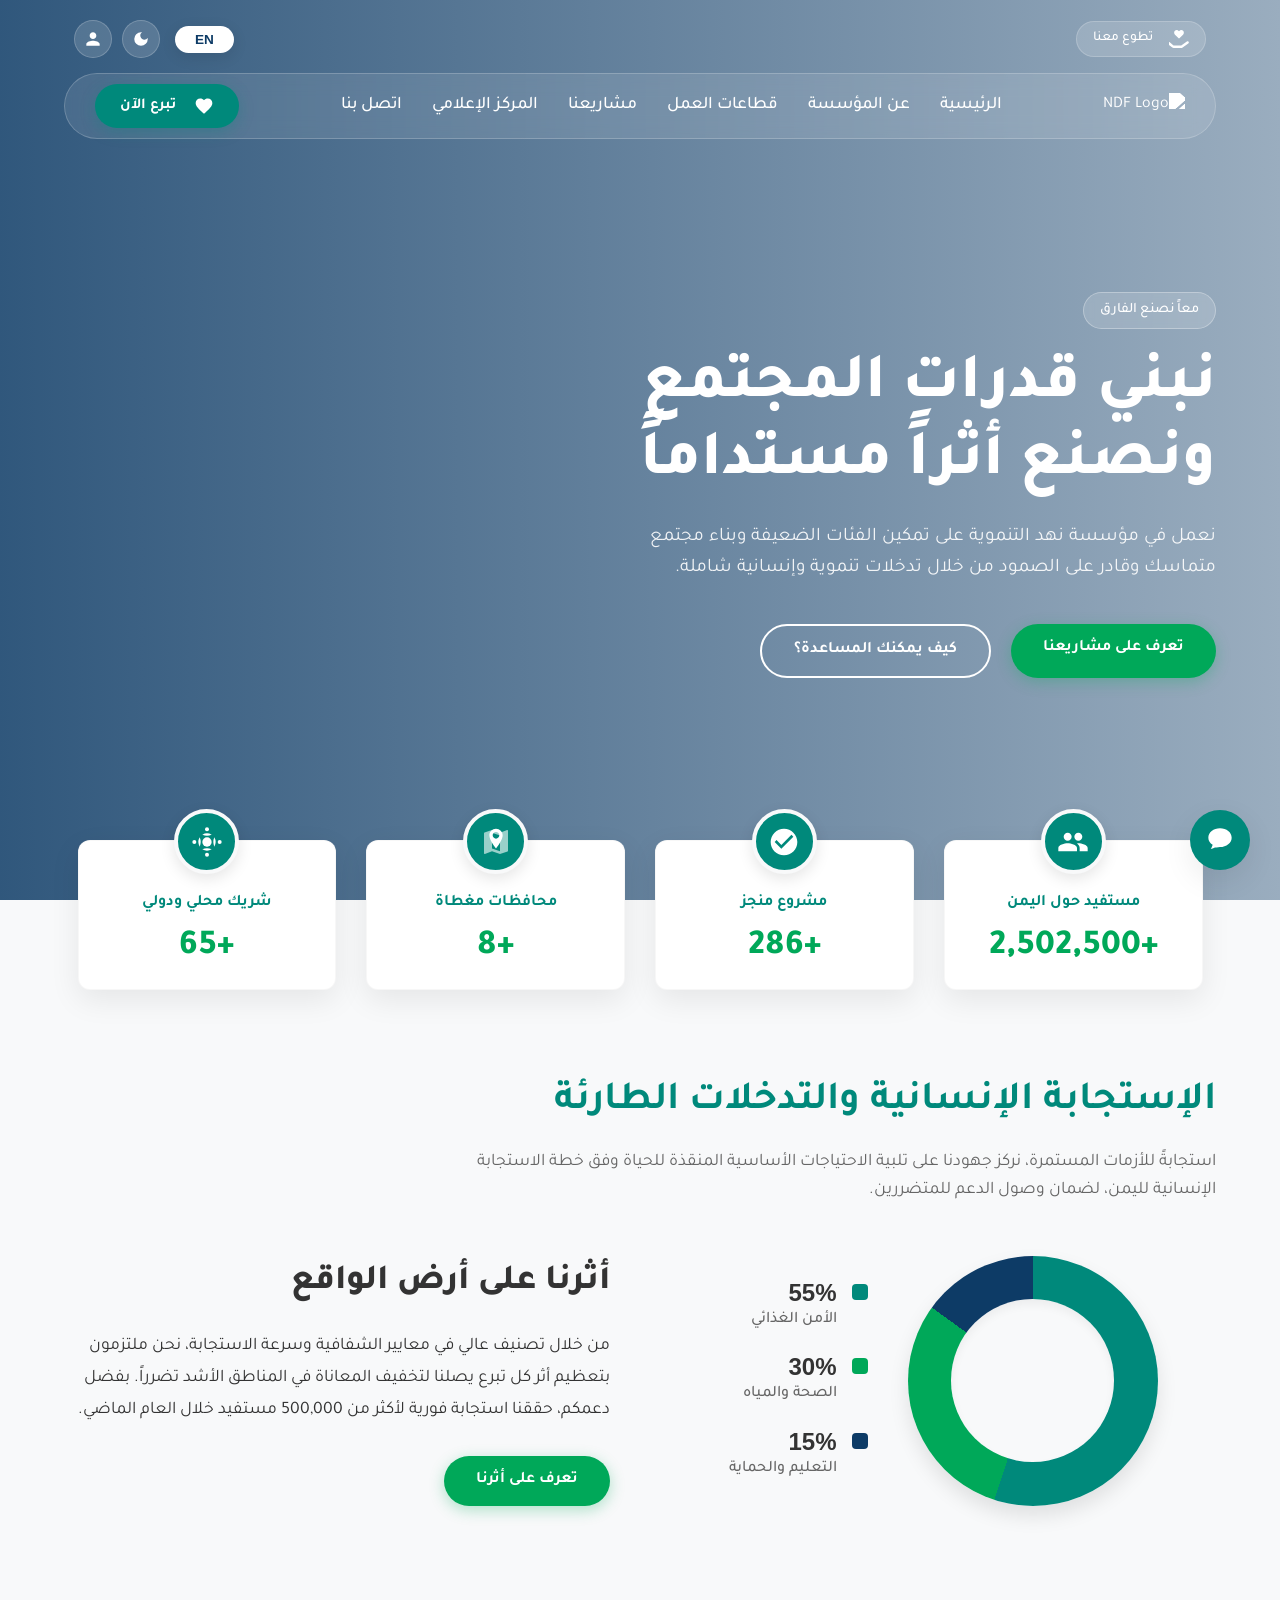
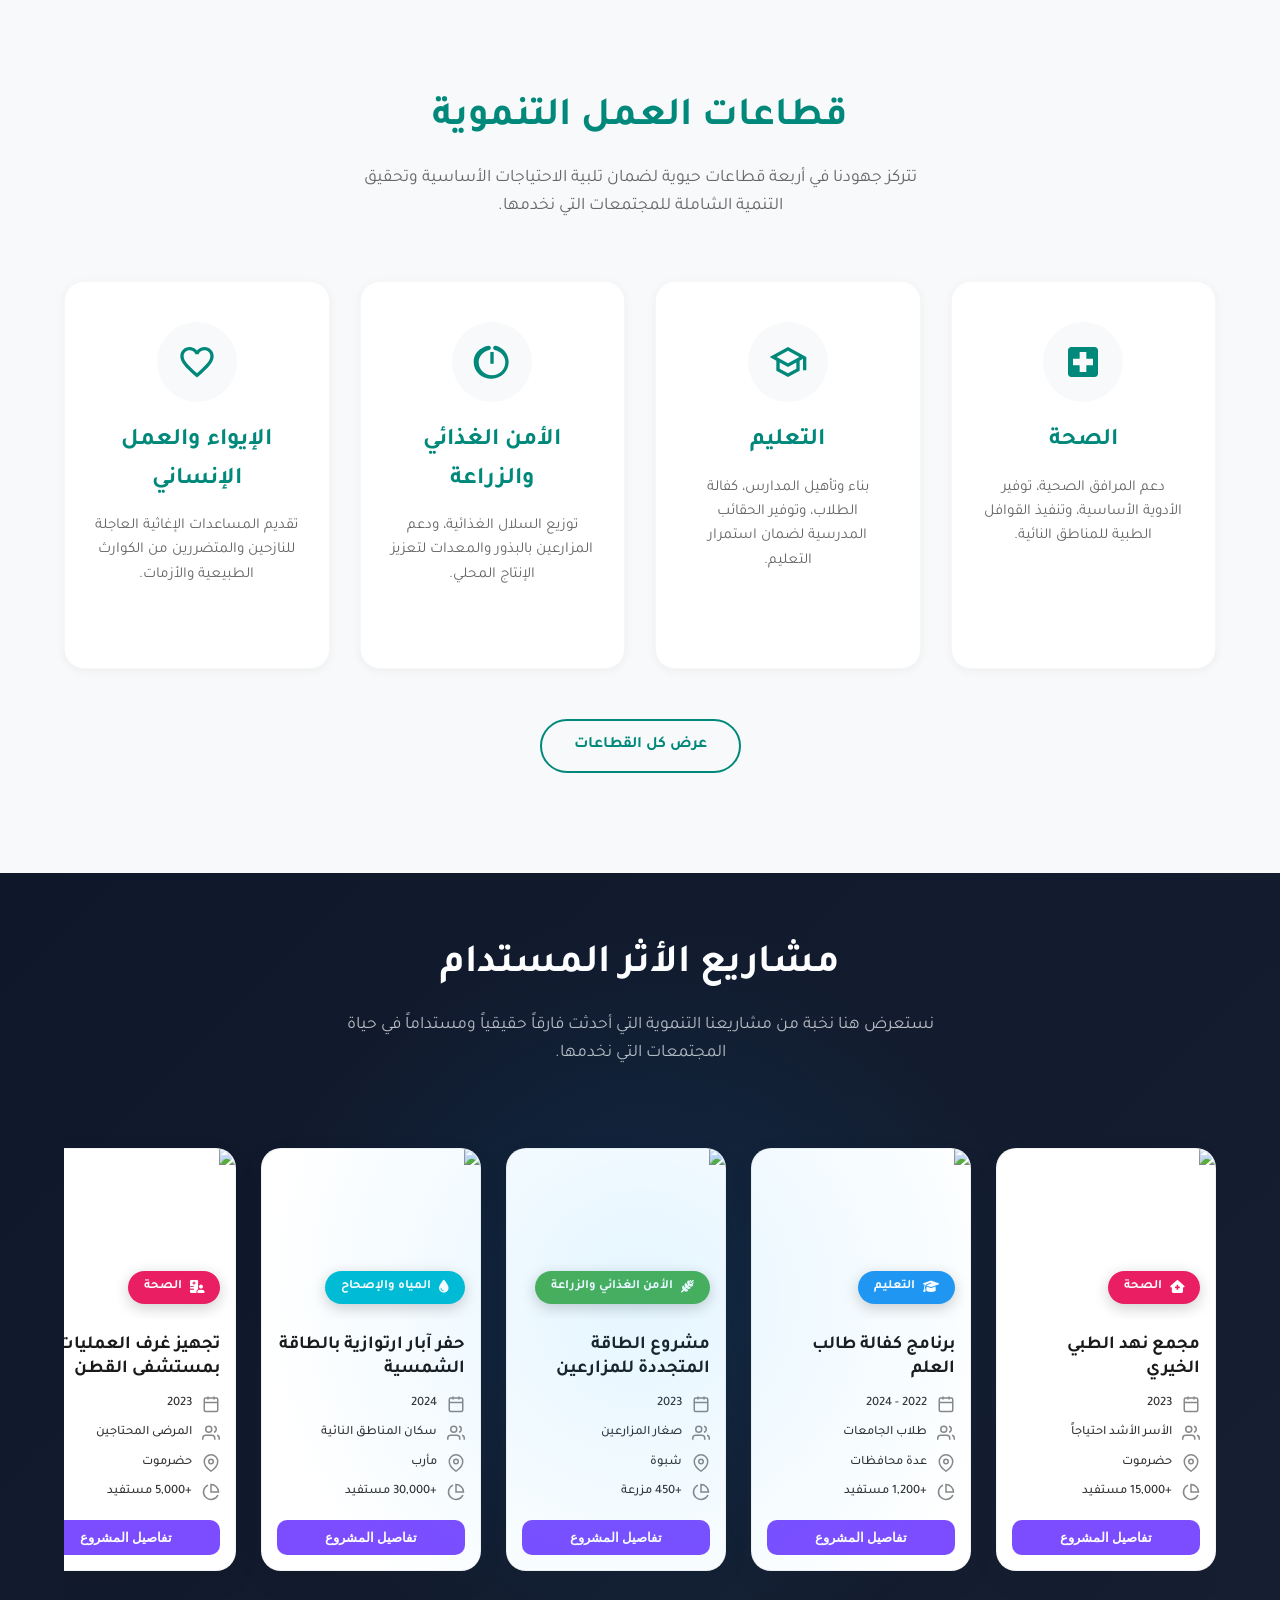
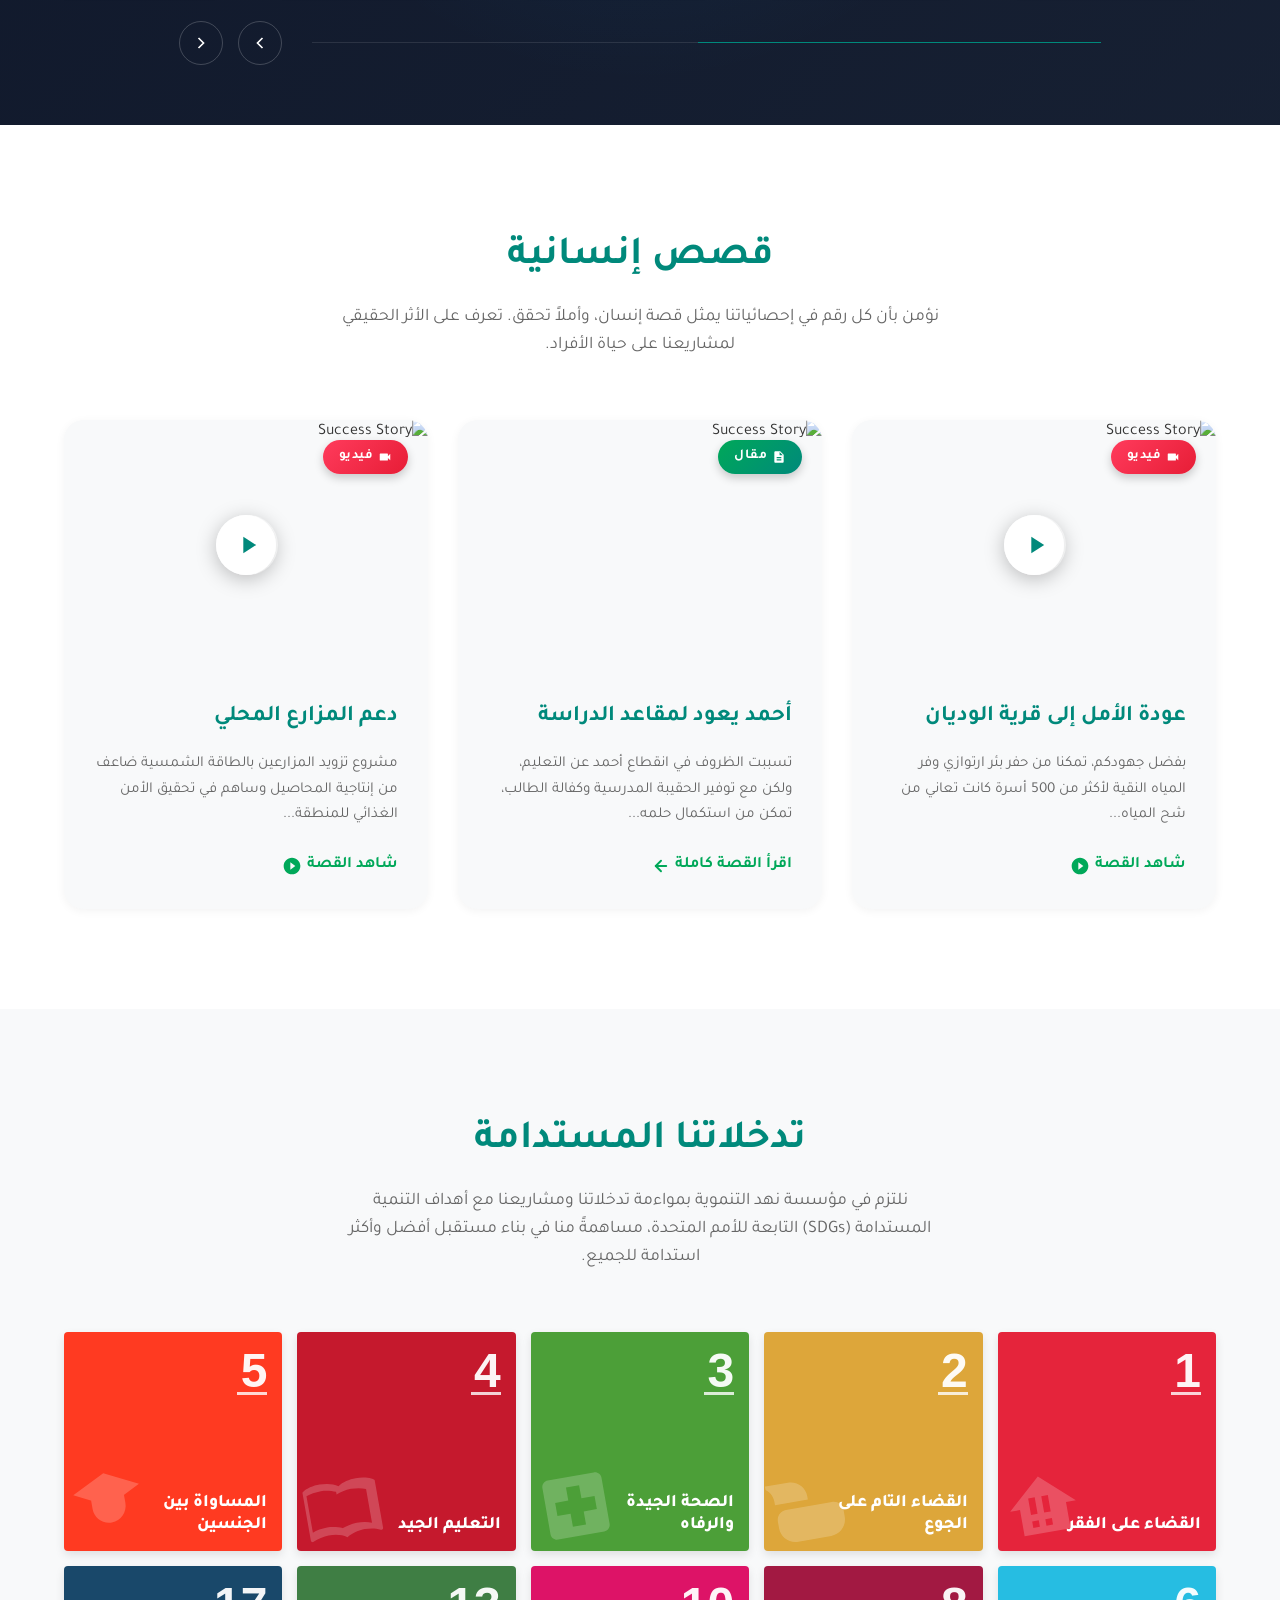
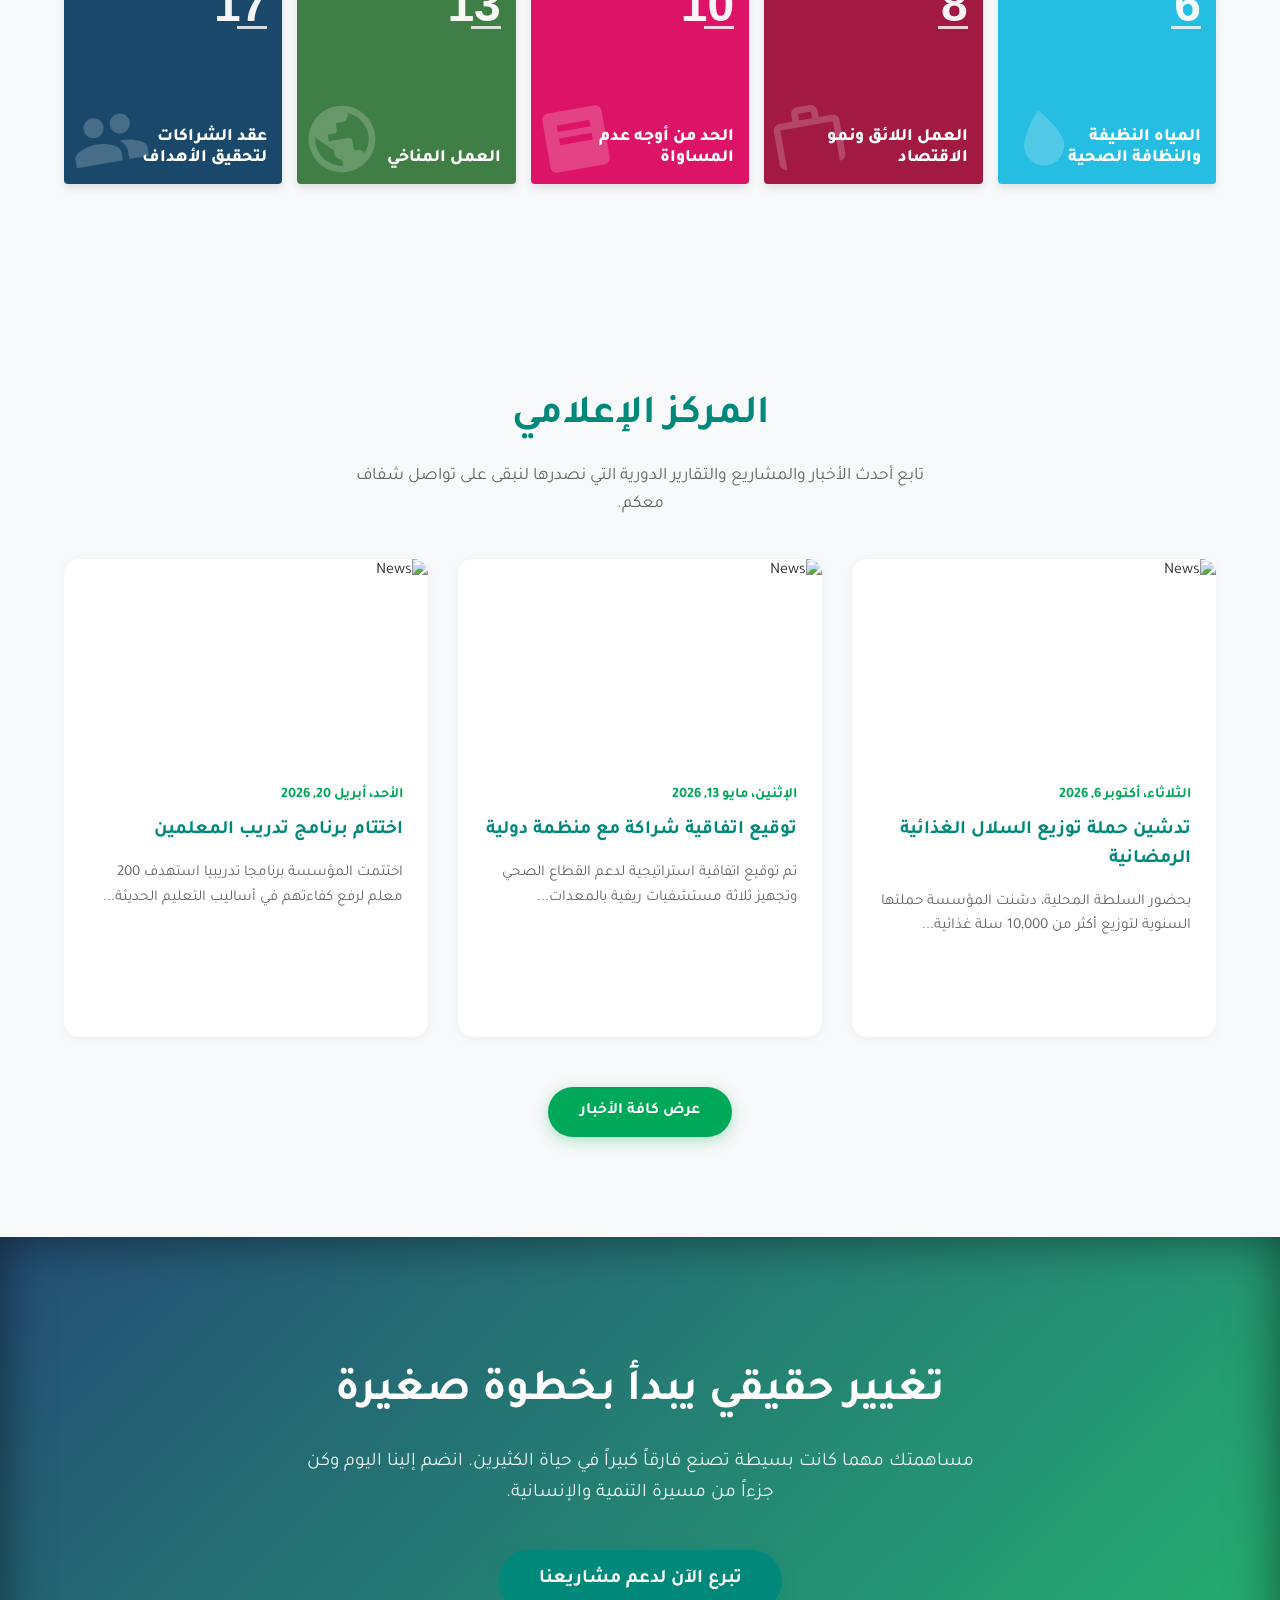
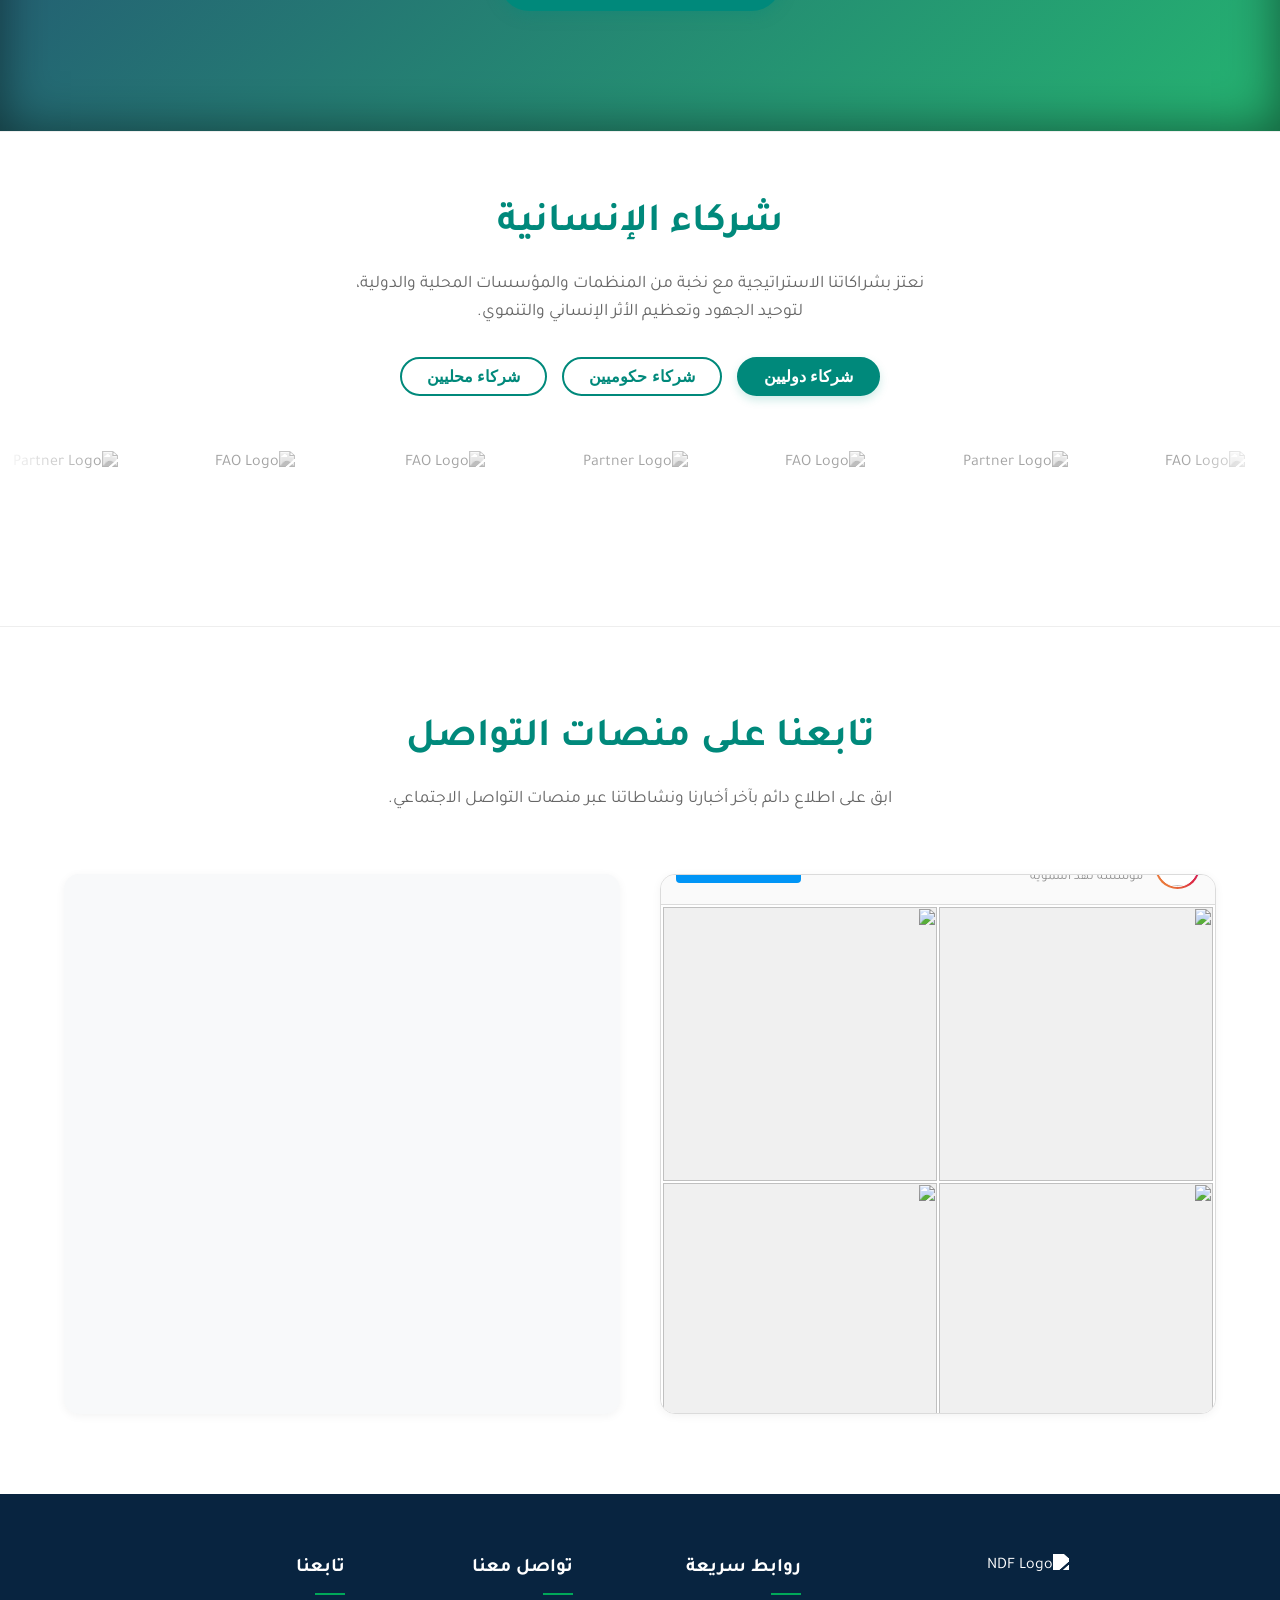
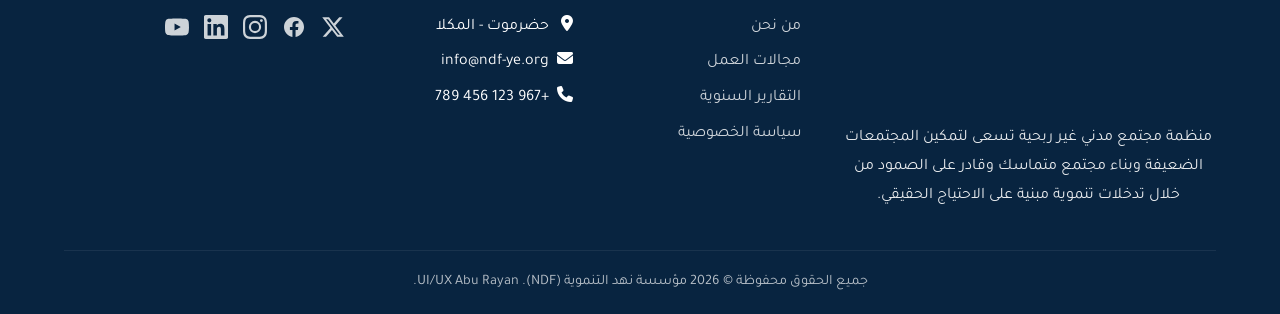
==== commit a44a1fb9: "تعديل واجهة الموبايل وظهور زر اللغات" ====
--- a/index.html
+++ b/index.html
@@ -30,12 +30,12 @@
                 
                 <div class="top-right">
                     <div class="utility-actions">
-                        <button id="langToggle" class="capsule-toggle">
+                        <button id="langToggle" class="capsule-toggle lang-toggle-btn">
                             <span class="lang-text" data-translate="lang_btn">English</span>
                         </button>
                         
                         <div class="icon-actions">
-                            <button id="themeToggle" class="circle-action-btn" aria-label="Toggle Dark Mode">
+                             <button id="themeToggle" class="circle-action-btn theme-toggle-btn" aria-label="Toggle Dark Mode">
                                 <svg viewBox="0 0 24 24" width="18" height="18" fill="currentColor">
                                     <path d="M12 3a9 9 0 1 0 9 9c0-.46-.04-.92-.1-1.36a5.389 5.389 0 0 1-4.4 2.26 5.403 5.403 0 0 1-3.14-9.8c-.44-.06-.9-.1-1.36-.1z" />
                                 </svg>
@@ -70,9 +70,33 @@
                         <li><a href="#" data-translate="nav_media">المركز الإعلامي</a></li>
                         <li><a href="#" data-translate="nav_contact">اتصل بنا</a></li>
                     </ul>
+                    
+                    <!-- Mobile Exclusive Utility -->
+                    <div class="mobile-menu-utility">
+                        <button class="nav-btn-icon lang-toggle-btn" aria-label="Toggle Language">
+                            <span class="lang-text-short">EN</span>
+                        </button>
+                        <button class="nav-btn-icon theme-toggle-btn" aria-label="Toggle Theme">
+                            <!-- SVG will be injected by JS or hardcoded -->
+                            <svg viewBox="0 0 24 24" width="20" height="20" fill="currentColor">
+                                <path d="M12 3a9 9 0 1 0 9 9c0-.46-.04-.92-.1-1.36a5.389 5.389 0 0 1-4.4 2.26 5.403 5.403 0 0 1-3.14-9.8c-.44-.06-.9-.1-1.36-.1z" />
+                            </svg>
+                        </button>
+                    </div>
                 </nav>
 
                 <div class="header-cta">
+                    <div class="header-utility-mobile">
+                        <button class="nav-btn-icon lang-toggle-btn" aria-label="Toggle Language">
+                            <span class="lang-text-short">EN</span>
+                        </button>
+                        <button class="nav-btn-icon theme-toggle-btn" aria-label="Toggle Theme">
+                            <svg viewBox="0 0 24 24" width="20" height="20" fill="currentColor">
+                                <path d="M12 3a9 9 0 1 0 9 9c0-.46-.04-.92-.1-1.36a5.389 5.389 0 0 1-4.4 2.26 5.403 5.403 0 0 1-3.14-9.8c-.44-.06-.9-.1-1.36-.1z" />
+                            </svg>
+                        </button>
+                    </div>
+
                     <a href="#" class="btn btn-accent donate-capsule">
                         <svg viewBox="0 0 24 24" width="20" height="20" fill="currentColor" style="margin-inline-end: 8px;">
                             <path d="M12 21.35l-1.45-1.32C5.4 15.36 2 12.28 2 8.5 2 5.42 4.42 3 7.5 3c1.74 0 3.41.81 4.5 2.09C13.09 3.81 14.76 3 16.5 3 19.58 3 22 5.42 22 8.5c0 3.78-3.4 6.86-8.55 11.54L12 21.35z"/>
--- a/style.css
+++ b/style.css
@@ -1807,9 +1807,34 @@
     }
     
     .header-main {
-        padding: 10px 20px;
+        padding: 10px 15px;
         border-radius: 50px;
     }
+
+    .header-utility-mobile {
+        display: flex;
+        align-items: center;
+        gap: 10px;
+        margin-inline-end: 10px;
+    }
+
+    .mobile-menu-utility {
+        display: flex;
+        gap: 20px;
+        margin-top: 40px;
+        padding-top: 20px;
+        border-top: 1px solid rgba(255, 255, 255, 0.1);
+        width: 100%;
+        justify-content: center;
+    }
+
+    .mobile-menu-utility .nav-btn-icon {
+        width: 45px;
+        height: 45px;
+        border-color: rgba(255, 255, 255, 0.3);
+        color: var(--white);
+    }
+
 
     .header-container {
         gap: 0;
@@ -2353,3 +2378,10 @@
         display: none;
     }
 }
+/* Utility Visibility Logic */
+@media (min-width: 769px) {
+    .header-utility-mobile,
+    .mobile-menu-utility {
+        display: none !important;
+    }
+}
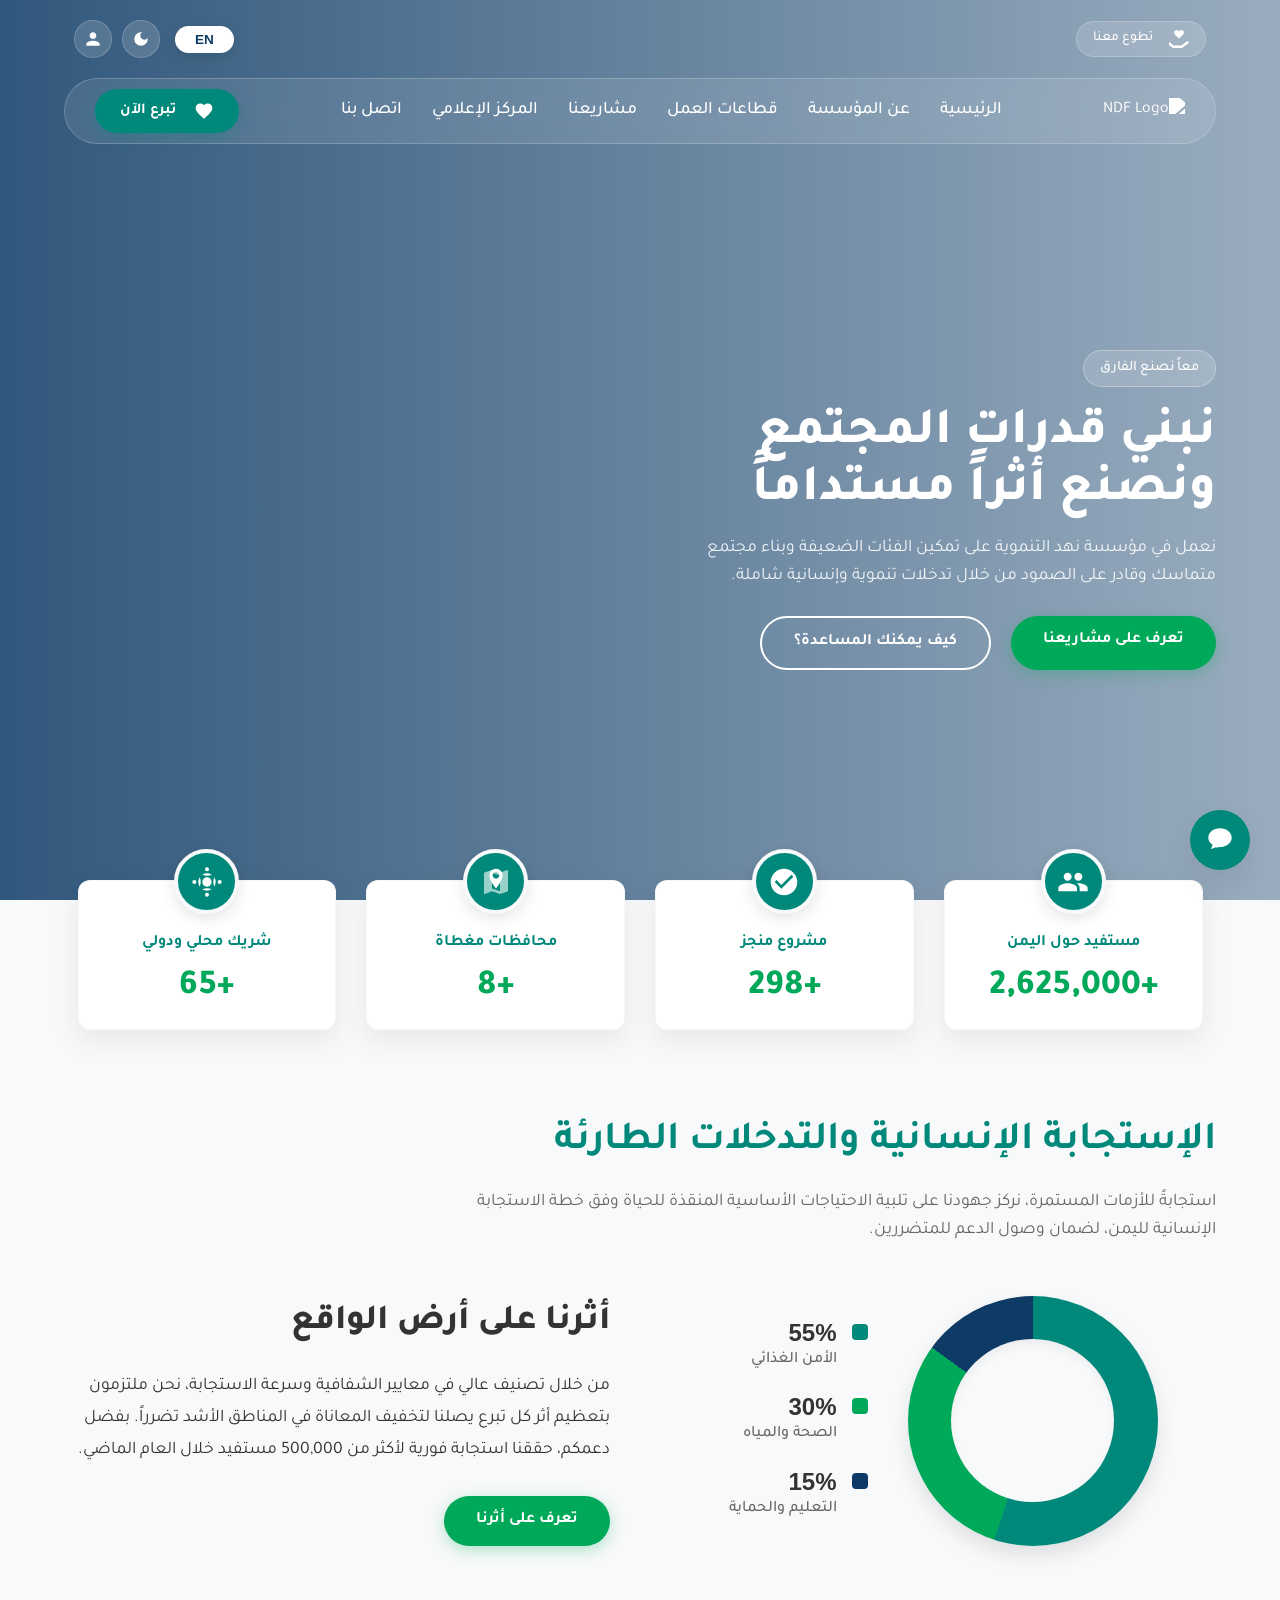
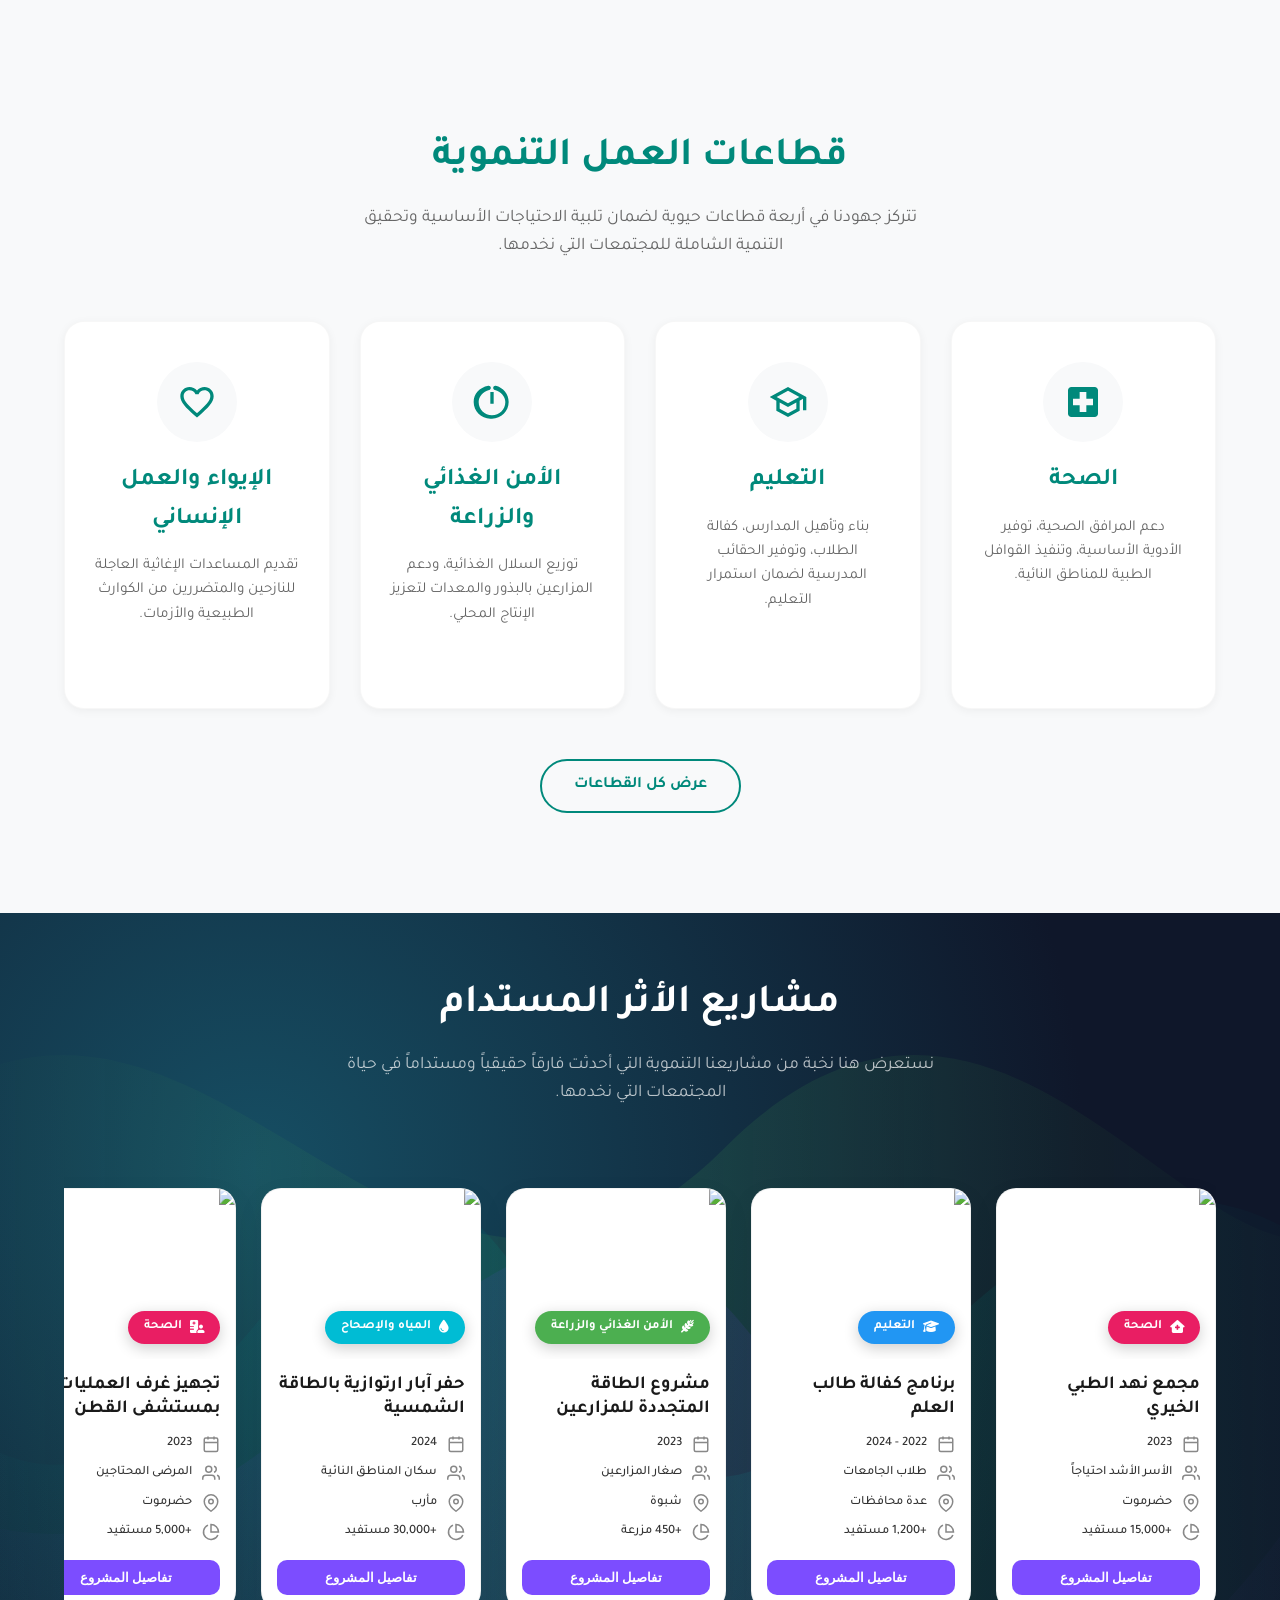
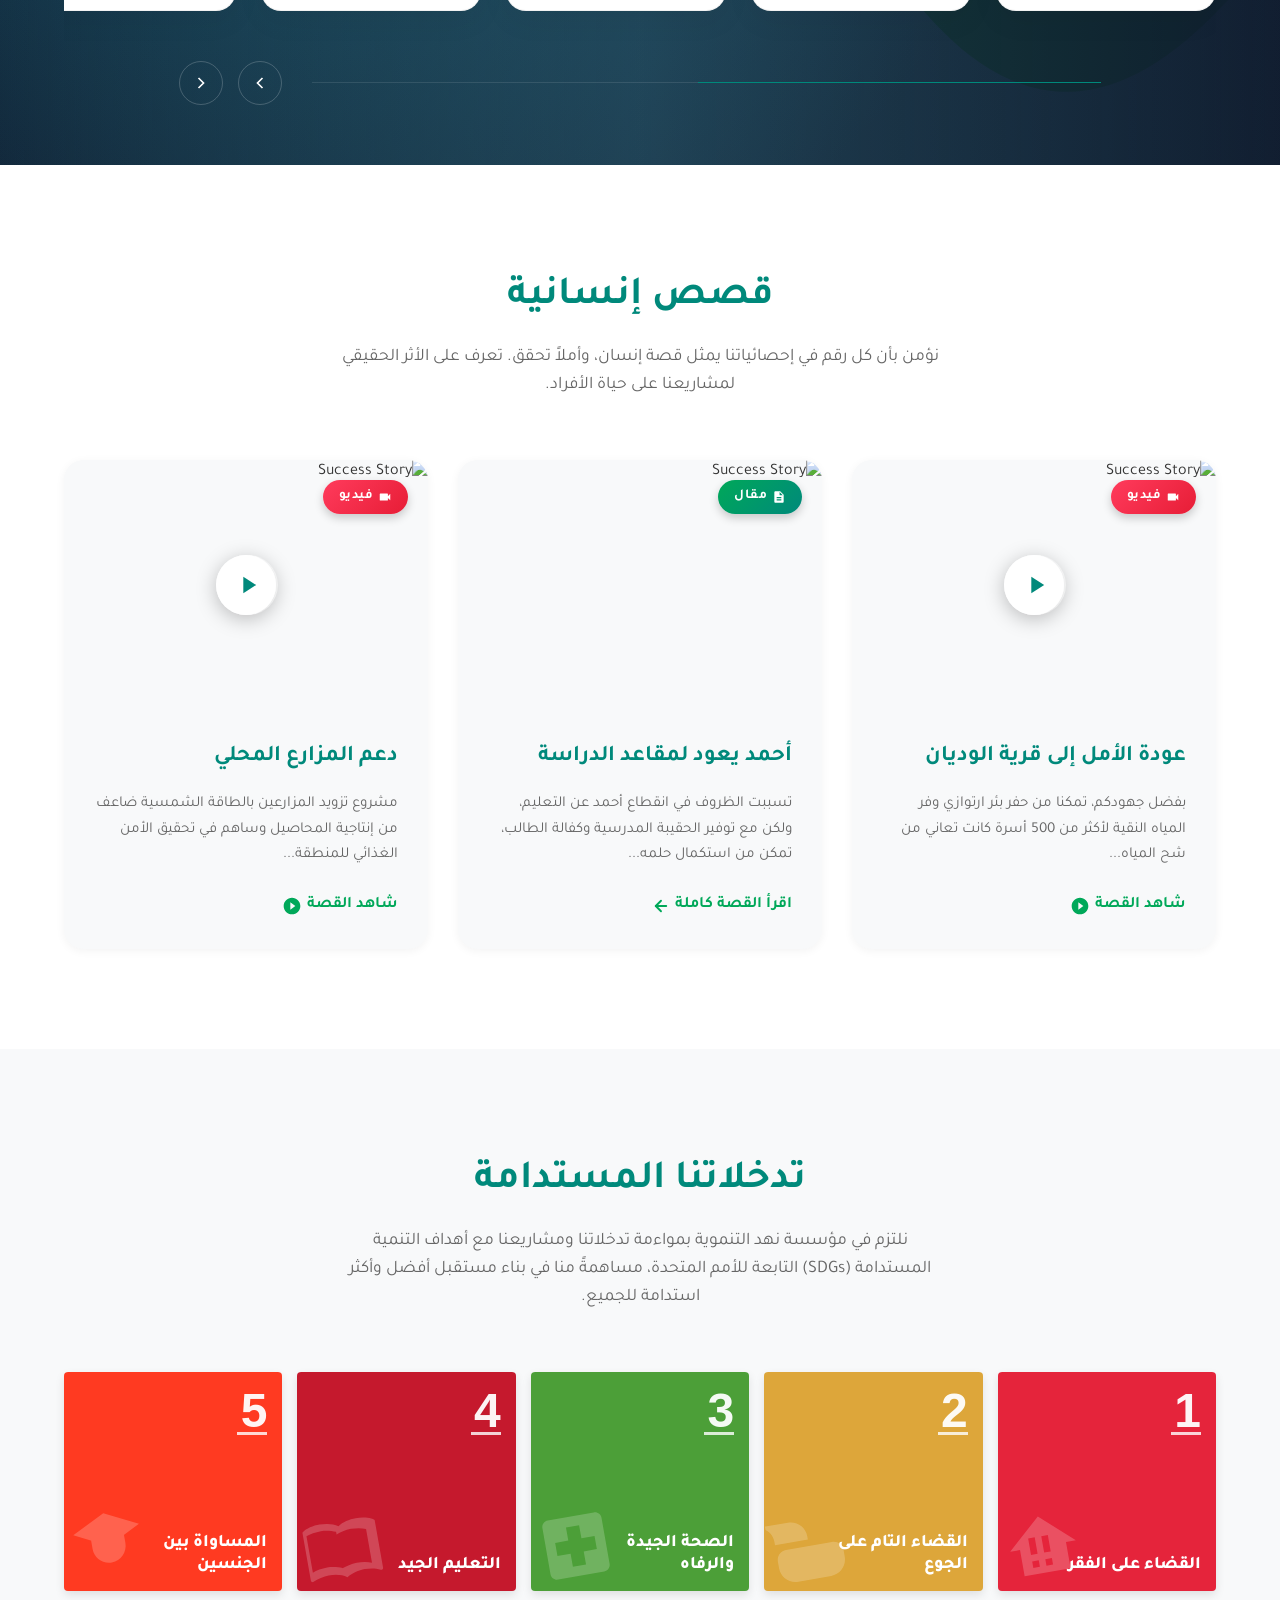
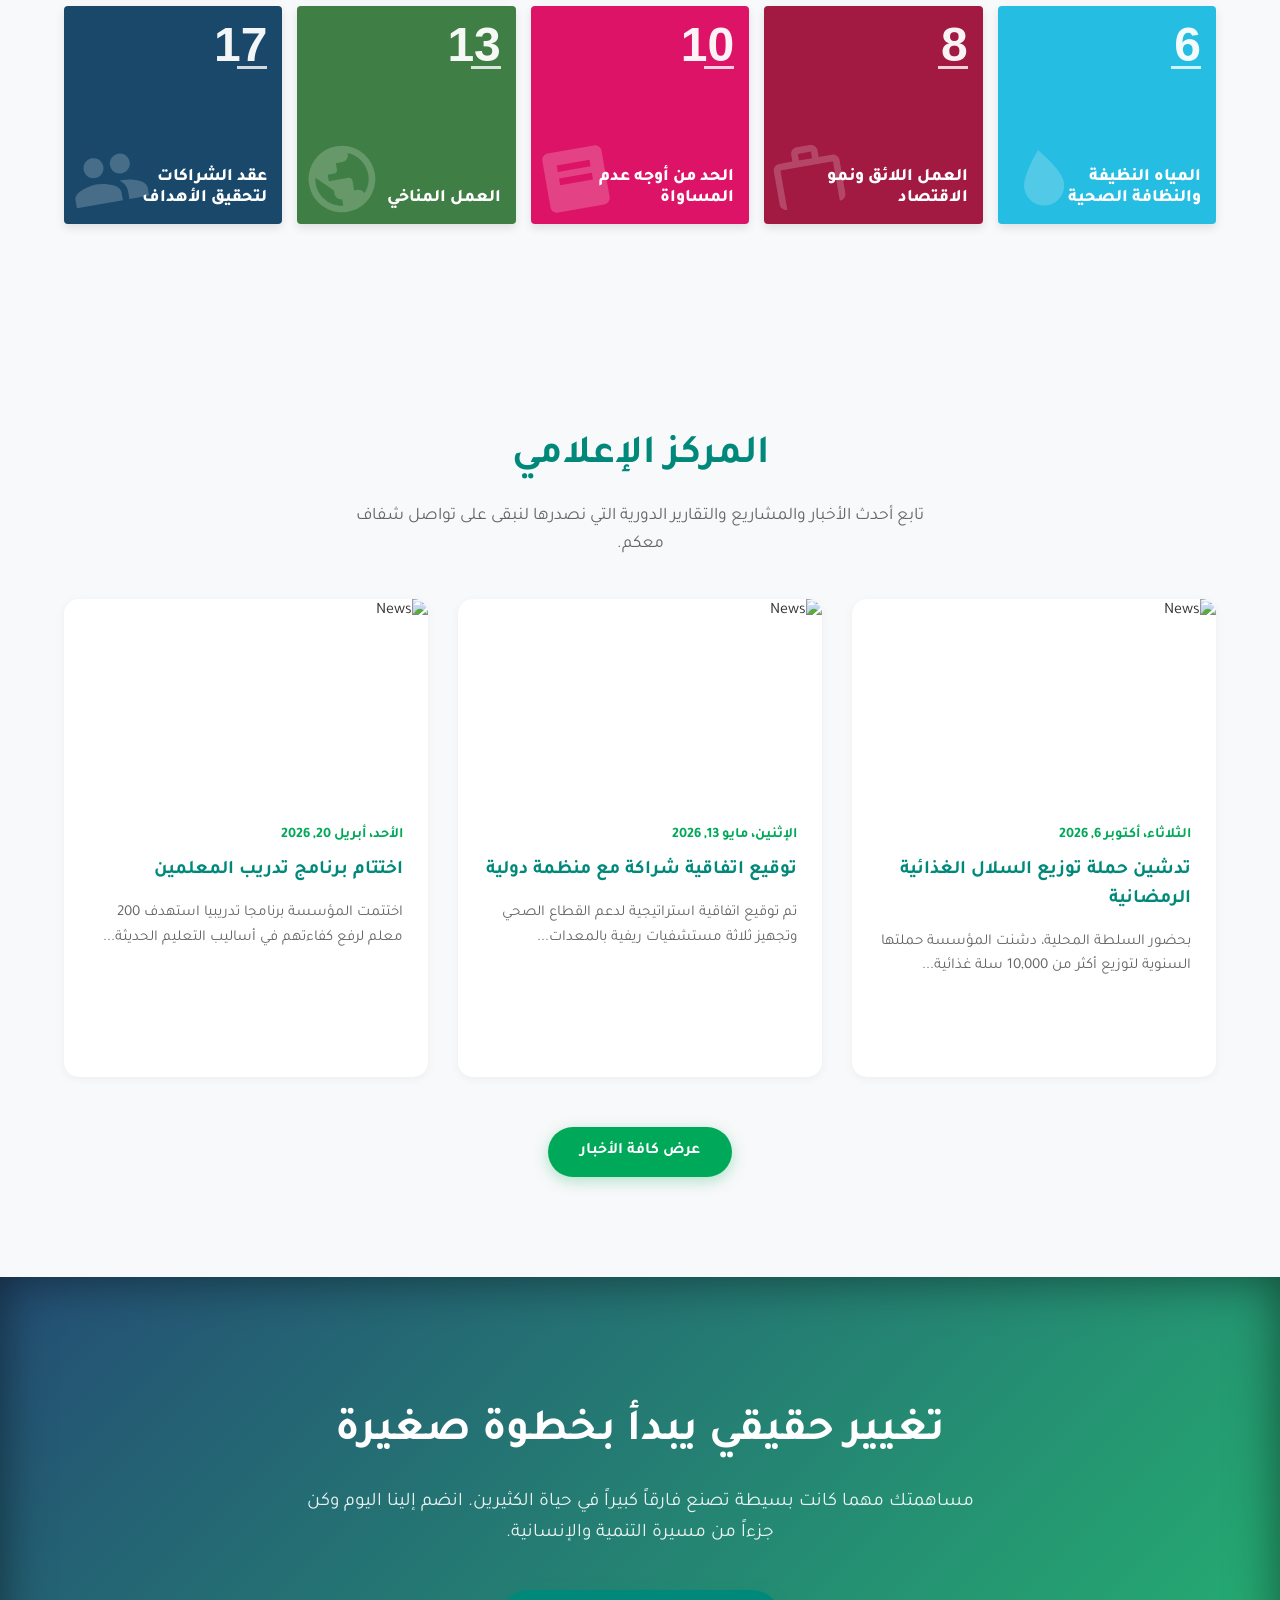
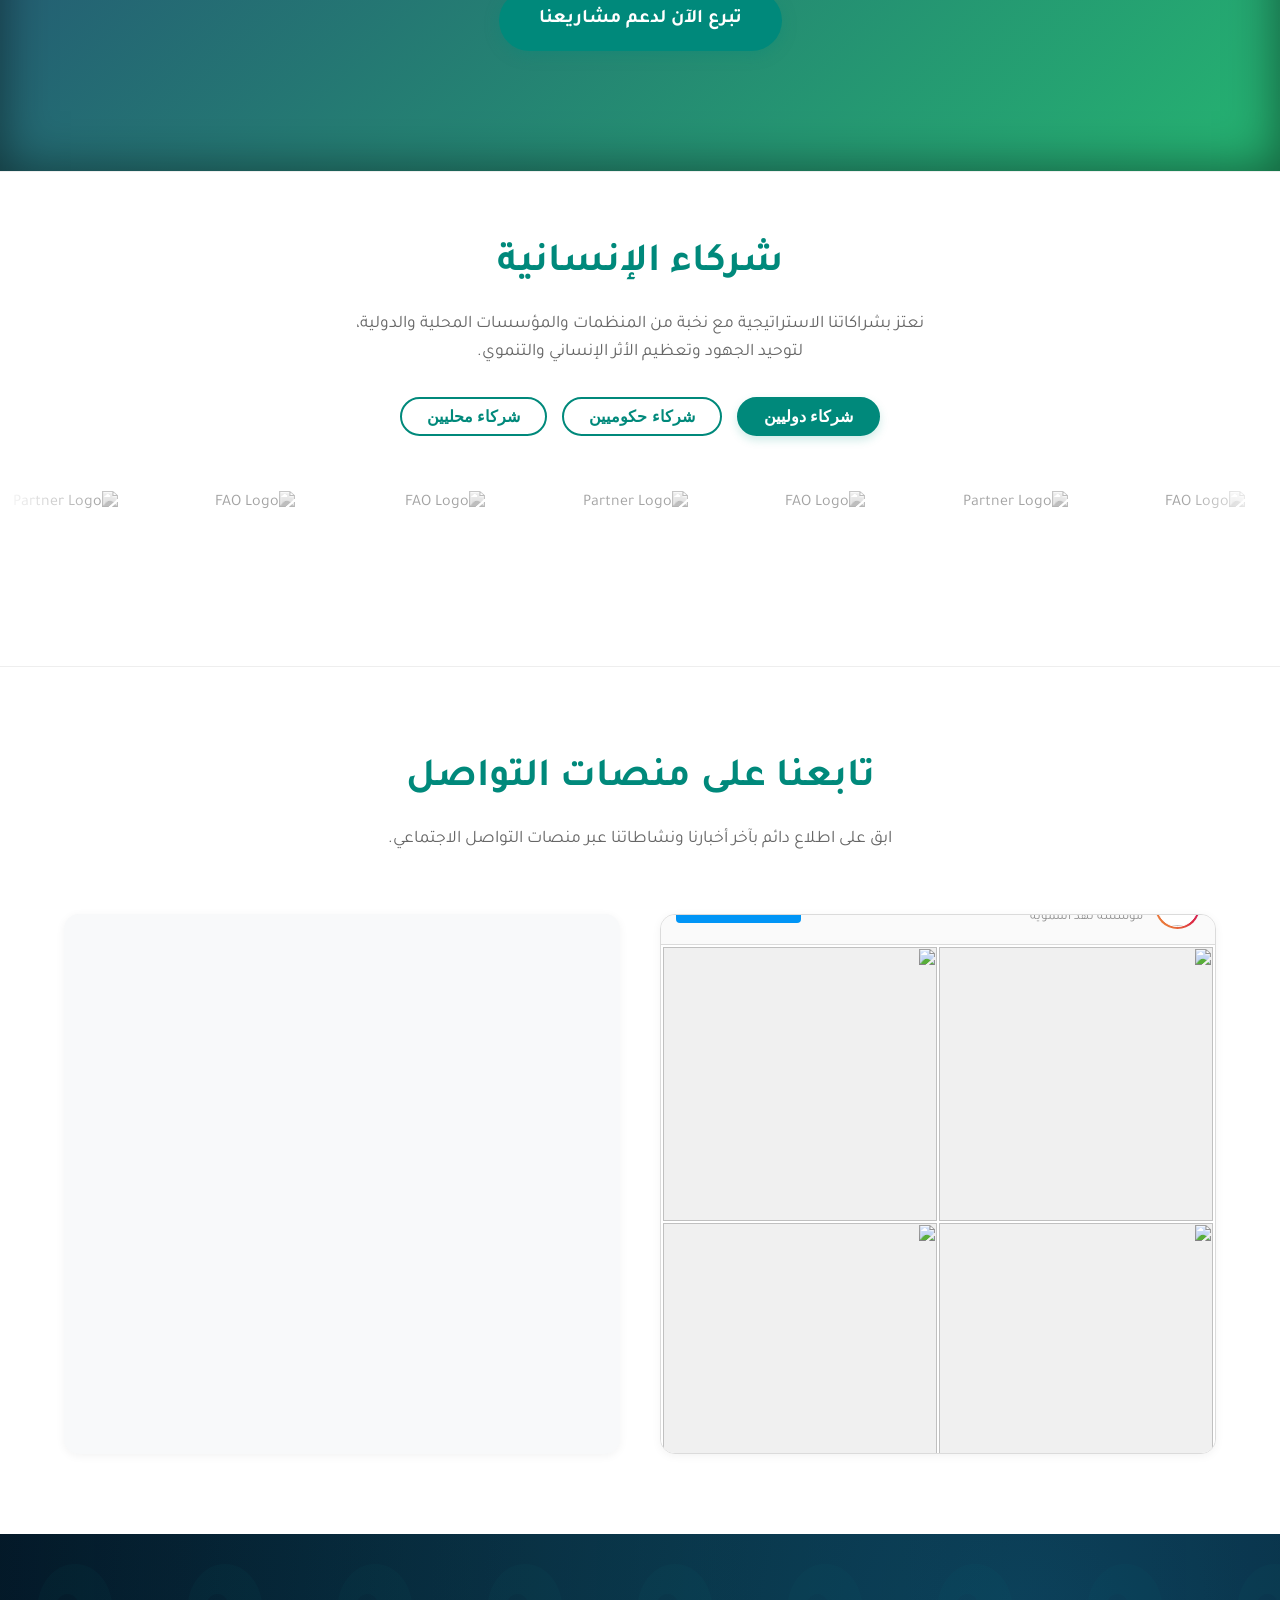
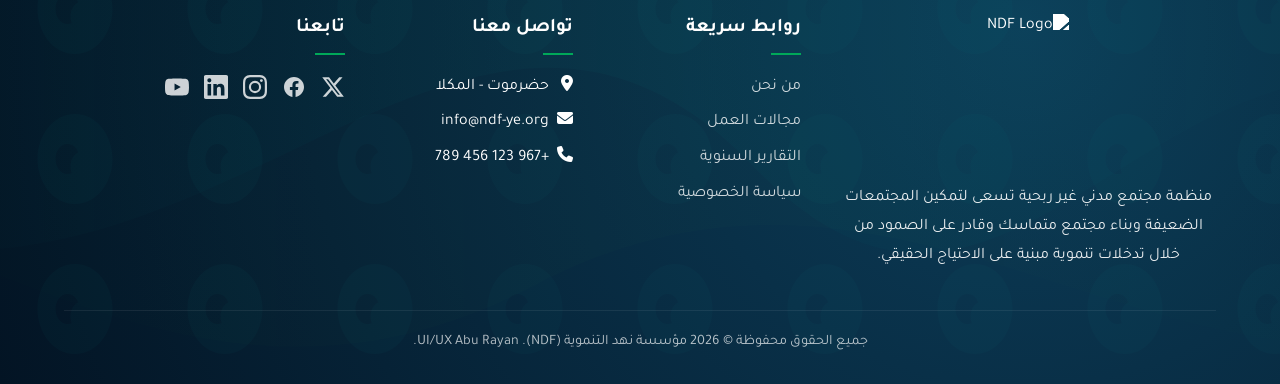
==== commit 98969d38: "تعديل خلفيات الموقع" ====
--- a/index.html
+++ b/index.html
@@ -388,6 +388,32 @@
 
     <!-- Sustainable Impact Projects Section -->
     <section class="projects-slider-section" id="projects">
+        <!-- Animated Background Waves (SVG) -->
+        <div class="section-bg-waves">
+            <svg class="waves-svg" xmlns="http://www.w3.org/2000/svg" viewBox="0 0 1440 320" preserveAspectRatio="none">
+                <defs>
+                    <linearGradient id="wave-grad-1" x1="0%" y1="0%" x2="100%" y2="0%">
+                        <stop offset="0%" stop-color="#008080" stop-opacity="0" />
+                        <stop offset="50%" stop-color="#008080" stop-opacity="0.3" />
+                        <stop offset="100%" stop-color="#008080" stop-opacity="0" />
+                    </linearGradient>
+                    <linearGradient id="wave-grad-2" x1="0%" y1="0%" x2="100%" y2="0%">
+                        <stop offset="0%" stop-color="#4CAF50" stop-opacity="0" />
+                        <stop offset="50%" stop-color="#4CAF50" stop-opacity="0.2" />
+                        <stop offset="100%" stop-color="#4CAF50" stop-opacity="0" />
+                    </linearGradient>
+                    <linearGradient id="wave-grad-3" x1="0%" y1="0%" x2="100%" y2="0%">
+                        <stop offset="0%" stop-color="#7c4dff" stop-opacity="0" />
+                        <stop offset="50%" stop-color="#7c4dff" stop-opacity="0.15" />
+                        <stop offset="100%" stop-color="#7c4dff" stop-opacity="0" />
+                    </linearGradient>
+                </defs>
+                <path class="wave-path path1" d="M0,160 C320,300 420,10 640,160 C880,310 1080,10 1440,160 L1440,320 L0,320 Z" />
+                <path class="wave-path path2" d="M0,100 C300,0 500,200 800,100 C1100,0 1300,200 1440,100 L1440,320 L0,320 Z" />
+                <path class="wave-path path3" d="M0,200 C400,300 600,0 900,200 C1200,400 1440,100 1440,200 L1440,320 L0,320 Z" />
+            </svg>
+        </div>
+        
         <div class="container">
             <div class="section-header reveal">
                 <h2 data-translate="projects_title">مشاريع الأثر المستدام</h2>
@@ -1180,6 +1206,15 @@
 
     <!-- Footer -->
     <footer>
+        <!-- Footer Background Elements -->
+        <div class="footer-bg-waves">
+            <svg class="footer-waves-svg" xmlns="http://www.w3.org/2000/svg" viewBox="0 0 1440 320" preserveAspectRatio="none">
+                <path class="f-wave path1" d="M0,160 C320,300 420,10 640,160 C880,310 1080,10 1440,160 L1440,320 L0,320 Z" />
+                <path class="f-wave path2" d="M0,100 C300,0 500,200 800,100 C1100,0 1300,200 1440,100 L1440,320 L0,320 Z" />
+            </svg>
+        </div>
+        <div class="footer-bg-pattern"></div>
+        
         <div class="container">
             <div class="footer-grid">
                 <div class="footer-about">
--- a/style.css
+++ b/style.css
@@ -163,7 +163,7 @@
 .header-container {
     display: flex;
     flex-direction: column;
-    gap: 15px;
+    gap: 20px;
 }
 
 /* Header Top Section */
@@ -484,8 +484,8 @@
     position: relative;
     display: flex;
     align-items: center;
-    padding-top: 150px;
-    padding-bottom: 80px;
+    padding-top: 180px;
+    padding-bottom: 60px;
     overflow: hidden;
 }
 
@@ -547,17 +547,18 @@
 }
 
 .hero h1 {
-    font-size: 4rem;
+    font-size: 3.2rem;
     font-weight: 800;
     color: var(--white);
-    line-height: 1.2;
-    margin-bottom: 20px;
+    line-height: 1.1;
+    margin-bottom: 15px;
 }
 
 .hero p {
-    font-size: 1.2rem;
-    margin-bottom: 40px;
+    font-size: 1.1rem;
+    margin-bottom: 25px;
     opacity: 0.9;
+    max-width: 550px;
 }
 
 .hero-buttons {
@@ -569,7 +570,7 @@
 .impact-section {
     position: relative;
     z-index: 20;
-    margin-top: -60px; /* Pull up to overlap hero */
+    margin-top: -20px; /* Pull up slightly to overlap hero without interference */
     padding: 0 15px; /* Added padding to prevent cards from touching screen edges on mobile */
 }
 
@@ -1451,10 +1452,63 @@
 
 /* Footer */
 footer {
-    background-color: #082440;
-    color: var(--white);
-    padding: 60px 0 20px;
-}
+    background: #031424;
+    background: radial-gradient(circle at 80% 20%, #0c3e5a 0%, #031424 100%);
+    color: var(--white);
+    padding: 80px 0 30px;
+    position: relative;
+    overflow: hidden;
+}
+
+.footer-bg-waves {
+    position: absolute;
+    top: 0;
+    left: 0;
+    width: 100%;
+    height: 100%;
+    z-index: 1;
+    pointer-events: none;
+    opacity: 0.4;
+}
+
+.footer-waves-svg {
+    width: 100%;
+    height: 100%;
+    transform: scale(1.5) rotate(180deg);
+}
+
+.f-wave {
+    fill: rgba(0, 128, 128, 0.15);
+    animation: footerWaveFlow 30s linear infinite alternate;
+}
+
+.f-wave.path1 { animation-duration: 40s; opacity: 0.5; }
+.f-wave.path2 { animation-duration: 50s; animation-delay: -10s; opacity: 0.3; }
+
+@keyframes footerWaveFlow {
+    0% { transform: translateY(0) skewY(0); }
+    100% { transform: translateY(30px) skewY(2deg); }
+}
+
+.footer-bg-pattern {
+    position: absolute;
+    top: 0;
+    left: 0;
+    width: 100%;
+    height: 100%;
+    z-index: 1;
+    opacity: 0.05;
+    pointer-events: none;
+    background-image: url("data:image/svg+xml,%3Csvg width='100' height='100' viewBox='0 0 100 100' xmlns='http://www.w3.org/2000/svg'%3E%3Cpath d='M50 20c15 0 25 15 25 30s-10 30-25 30-25-15-25-30 10-30 25-30z M45 40c-5 0-8 5-8 10s3 10 8 10s8-5 8-10-3-10-8-10z M55 45c5 0 8 5 8 10s-3 10-8 10s-8-5-8-10 3-10 8-10z' fill='%23008080'/%3E%3C/svg%3E");
+    background-repeat: repeat;
+    background-size: 150px;
+}
+
+footer .container {
+    position: relative;
+    z-index: 5;
+}
+
 
 .footer-grid {
     display: grid;
@@ -2102,31 +2156,54 @@
 /* Projects Slider Section */
 .projects-slider-section {
     padding: 60px 0;
-    background: #0f172a; /* Solid fallback */
-    background: linear-gradient(135deg, #0f172a 0%, #1e293b 50%, #0f172a 100%);
-    background-size: 400% 400%;
-    animation: gradientBG 15s ease infinite;
+    background: #0f172a;
+    background: radial-gradient(circle at 20% 30%, #164e63 0%, #0f172a 70%);
     color: #ffffff;
     position: relative;
-    overflow: visible;
-}
-
-.projects-slider-section::before {
-    content: '';
+    overflow: hidden;
+}
+
+.section-bg-waves {
     position: absolute;
     top: 0;
     left: 0;
-    right: 0;
-    bottom: 0;
-    background: radial-gradient(circle at var(--mouse-x, 50%) var(--mouse-y, 50%), rgba(0, 163, 255, 0.1) 0%, transparent 50%);
+    width: 100%;
+    height: 100%;
+    z-index: 1;
     pointer-events: none;
-    z-index: 1;
-}
+    opacity: 0.7;
+}
+
+.waves-svg {
+    width: 100%;
+    height: 100%;
+    transform: scale(1.2);
+}
+
+.wave-path {
+    animation: waveFlow 20s cubic-bezier(0.445, 0.05, 0.55, 0.95) infinite alternate;
+    transform-origin: center;
+}
+
+.path1 { fill: url(#wave-grad-1); animation-duration: 25s; }
+.path2 { fill: url(#wave-grad-2); animation-duration: 35s; animation-delay: -5s; }
+.path3 { fill: url(#wave-grad-3); animation-duration: 30s; animation-delay: -2s; }
+
+@keyframes waveFlow {
+    0% { transform: scaleY(0.9) translateY(0) rotate(0deg); }
+    100% { transform: scaleY(1.1) translateY(20px) rotate(2deg); }
+}
+
 
 @keyframes gradientBG {
     0% { background-position: 0% 50%; }
     50% { background-position: 100% 50%; }
     100% { background-position: 0% 50%; }
+}
+
+.projects-slider-section .container {
+    position: relative;
+    z-index: 10;
 }
 
 .projects-slider-section .section-header h2 {
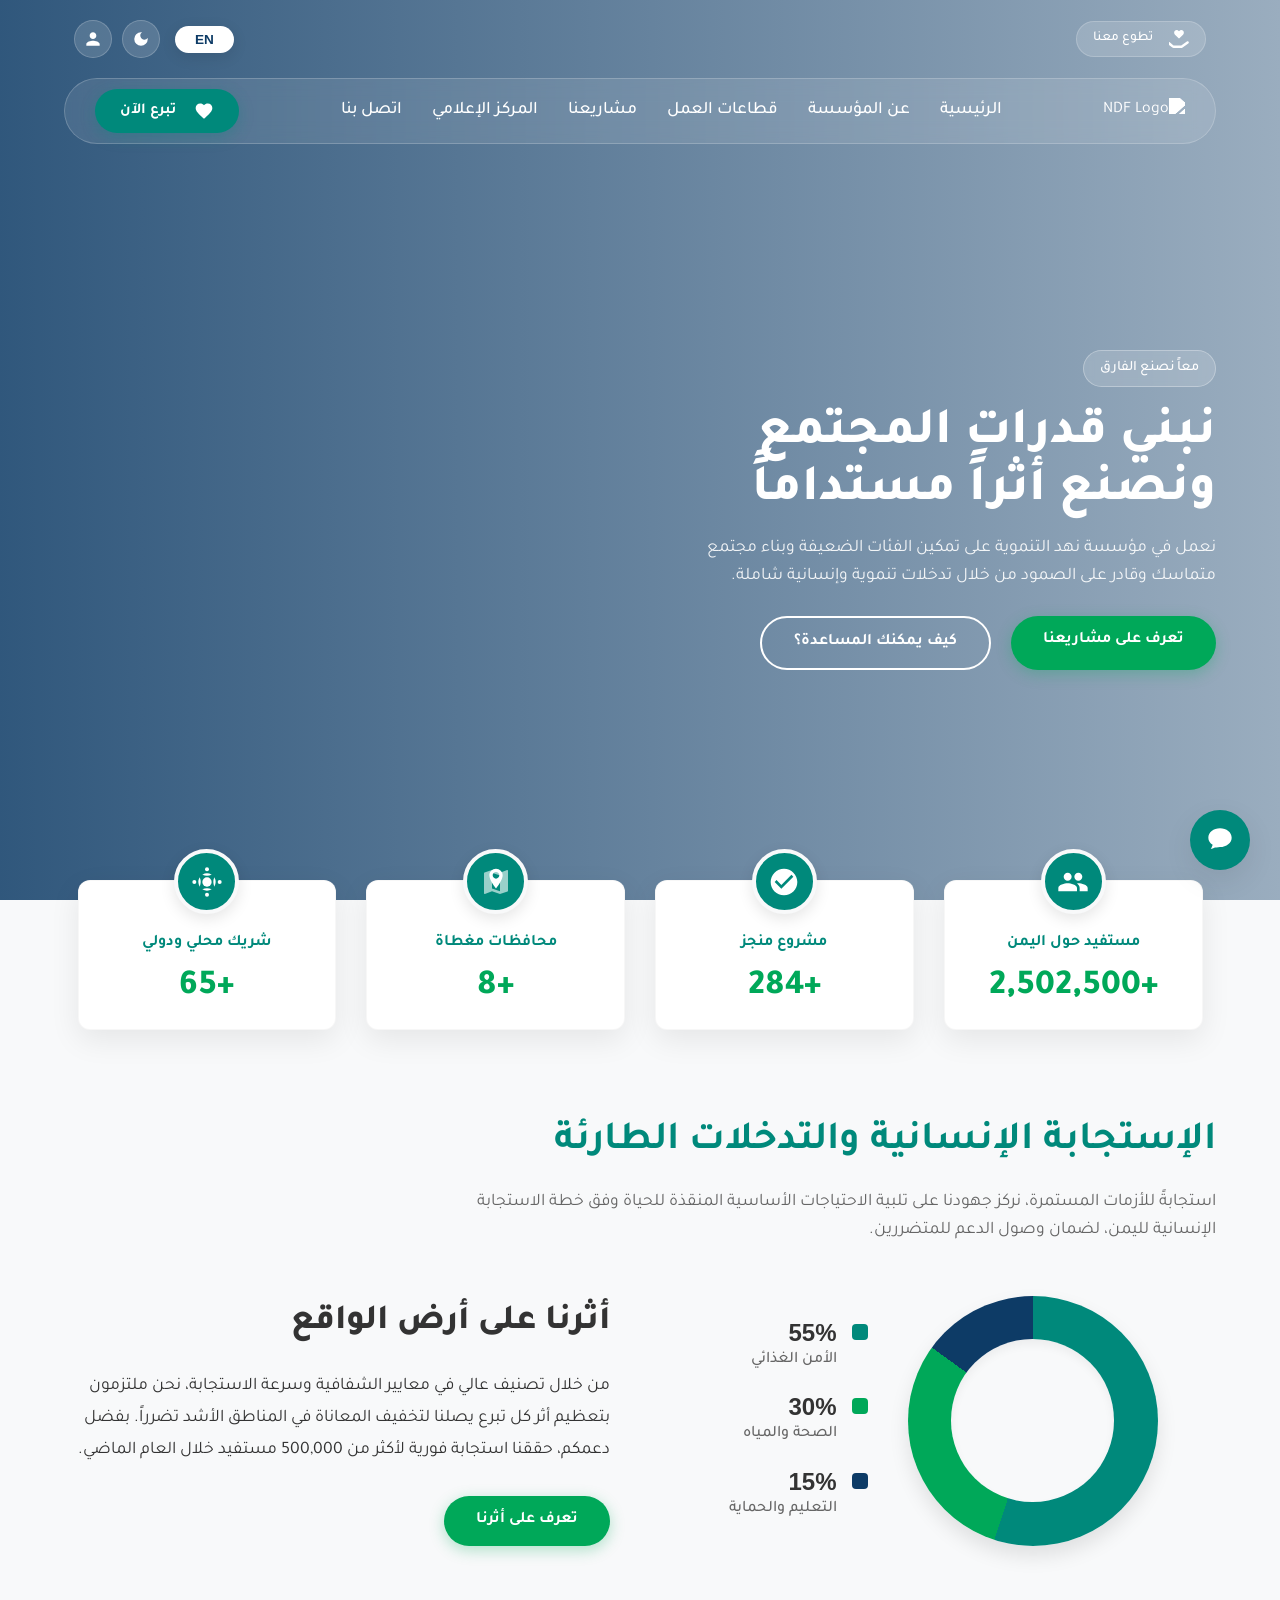
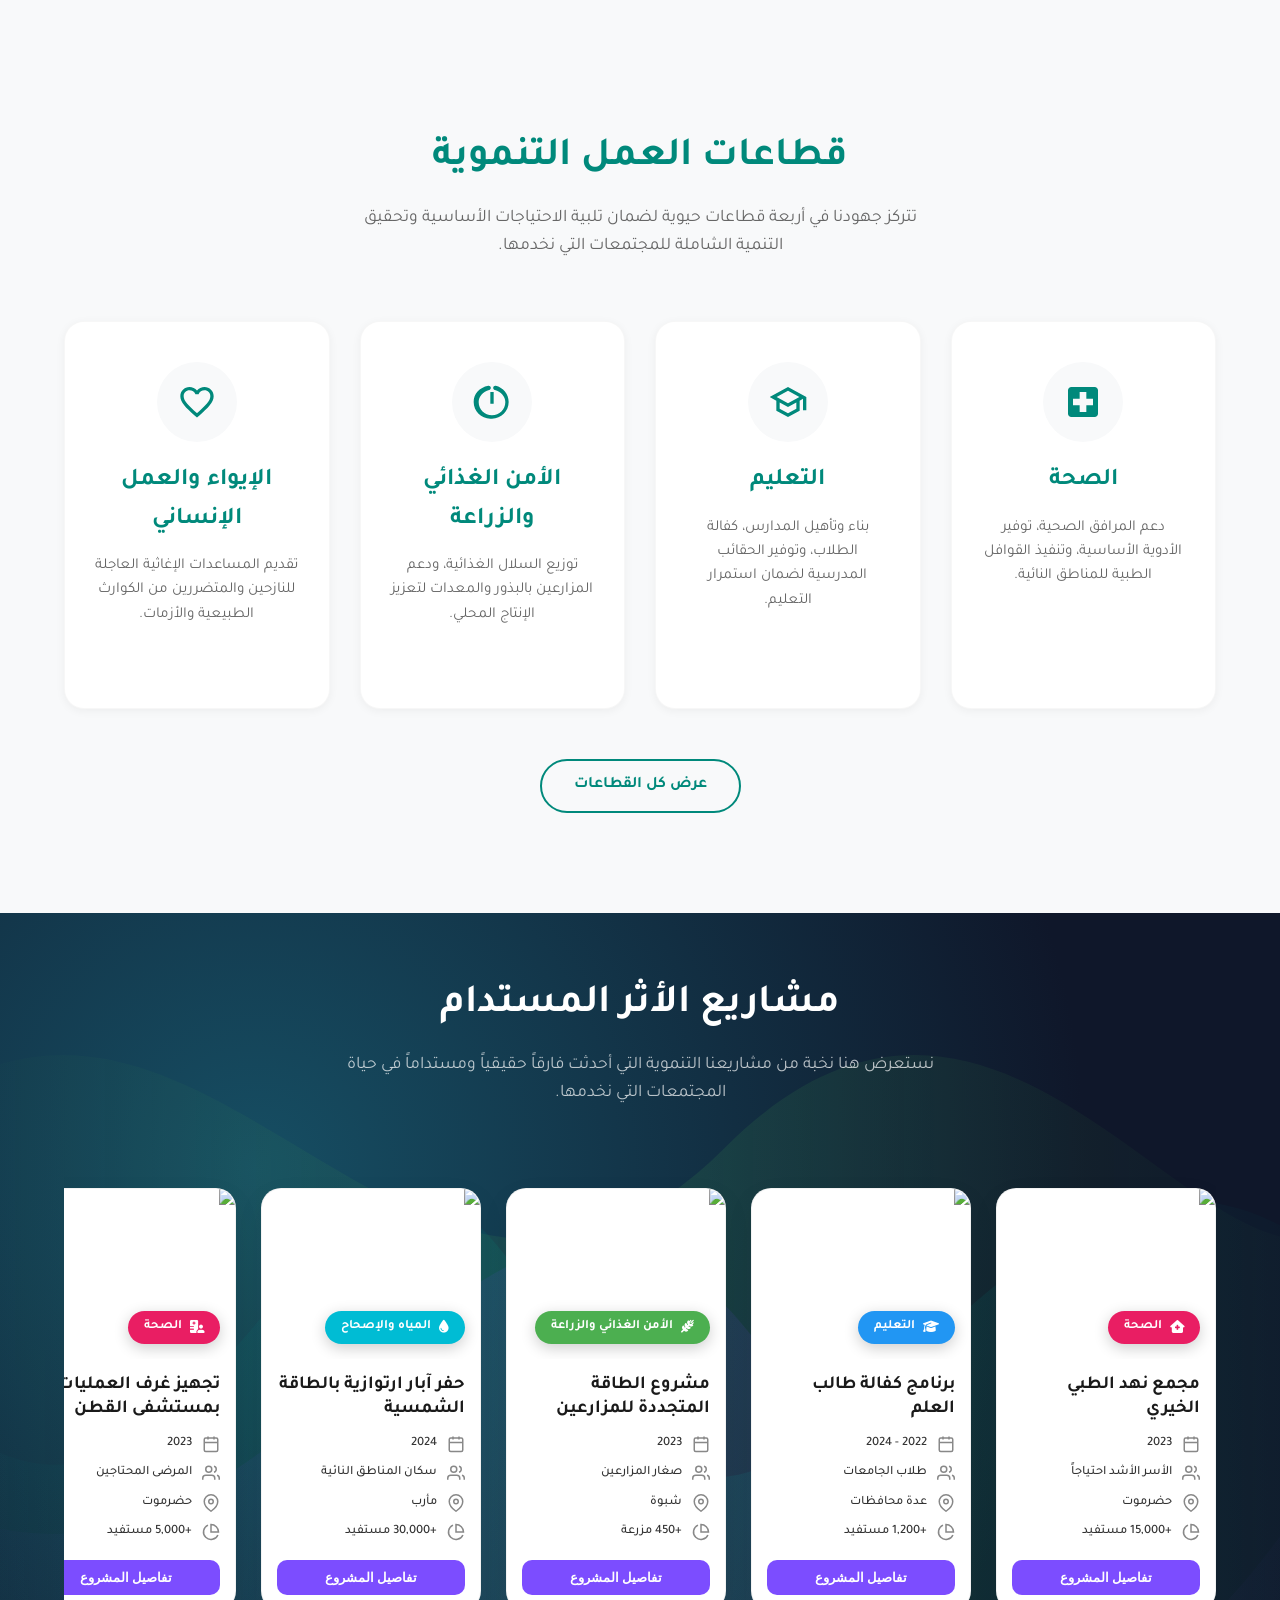
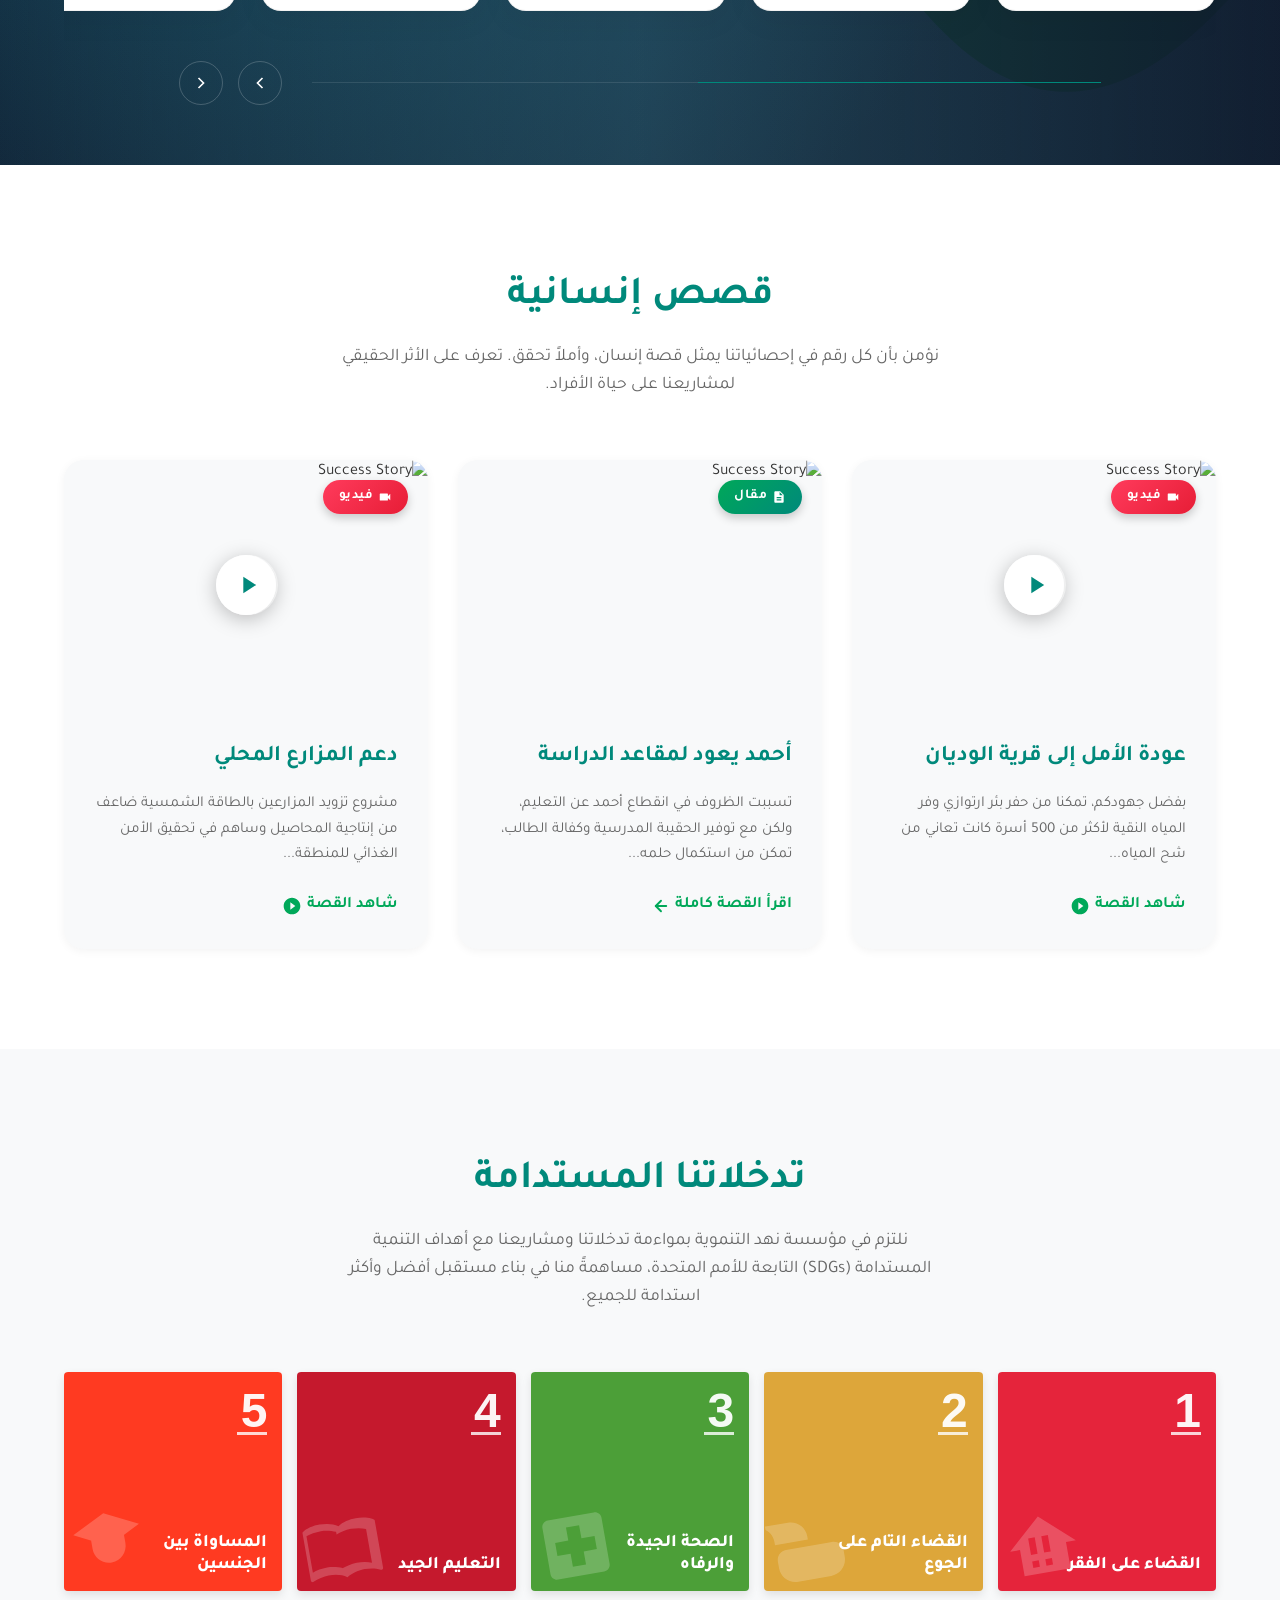
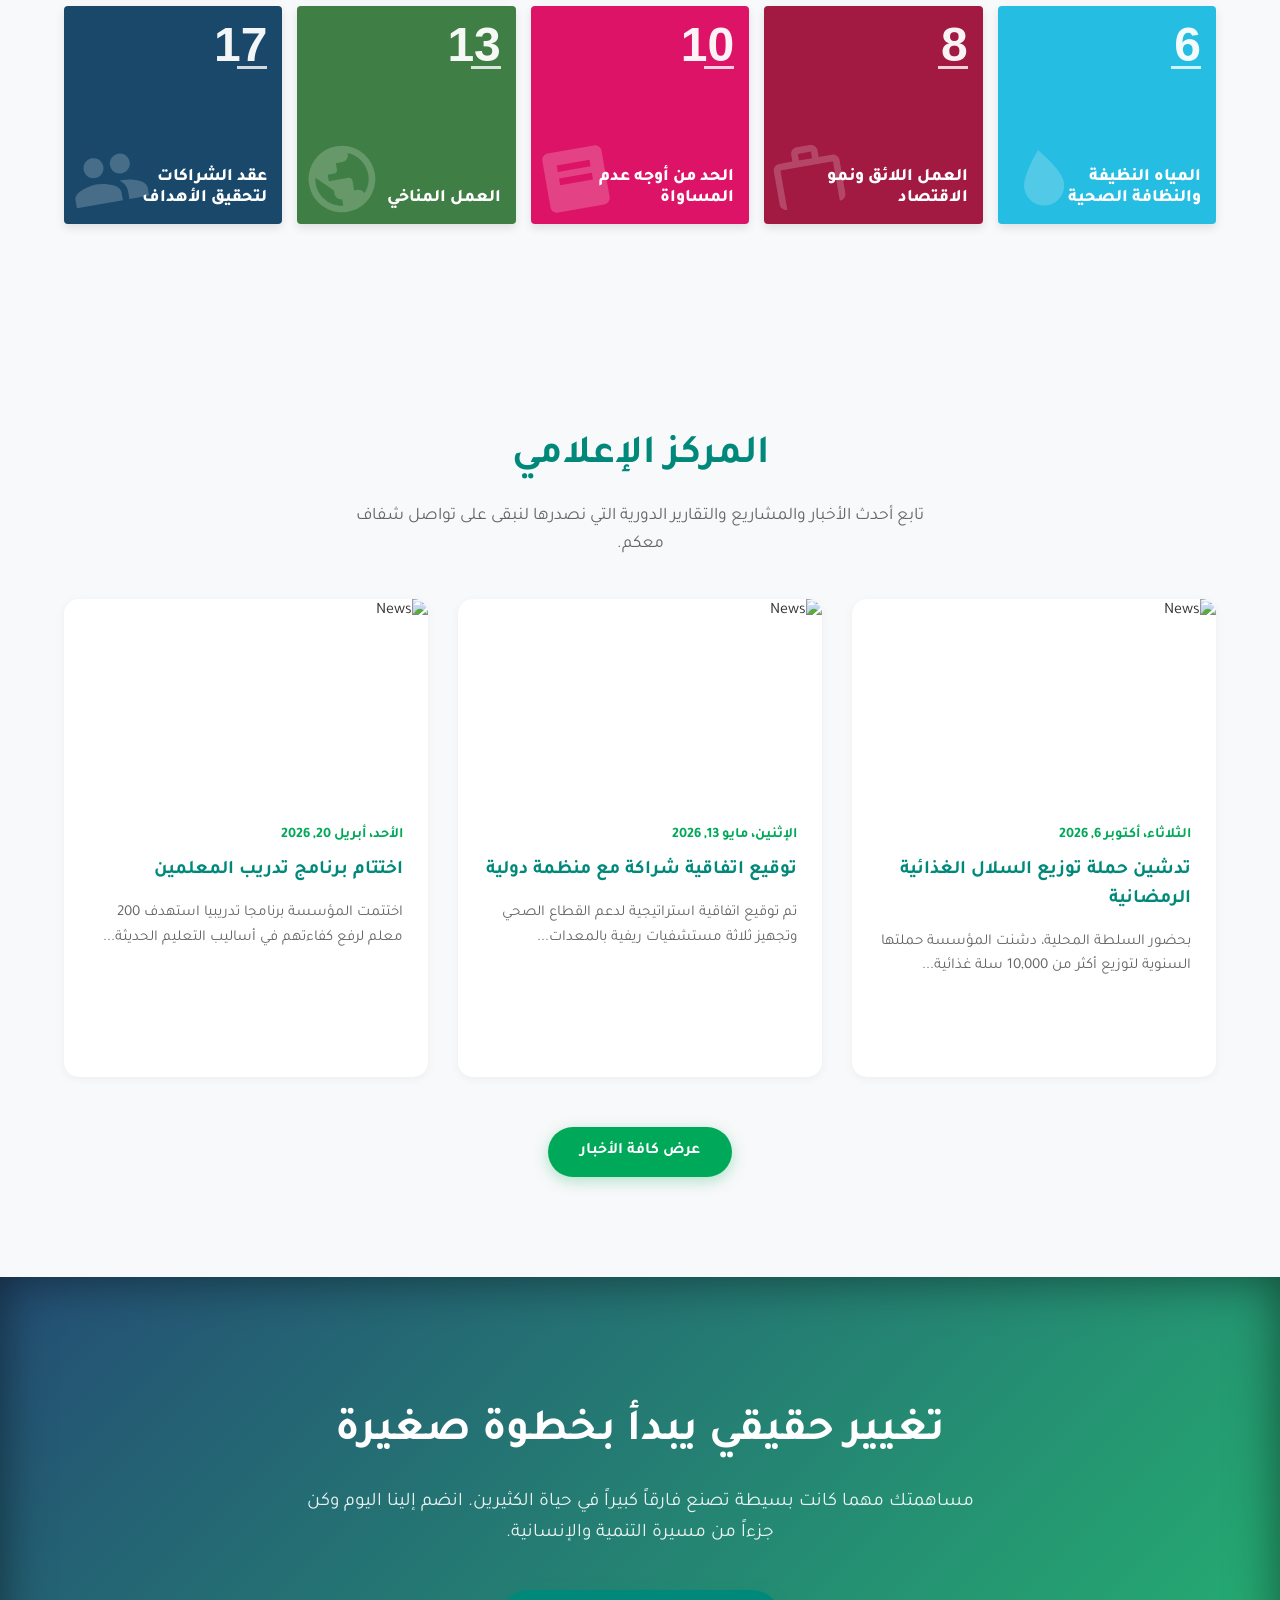
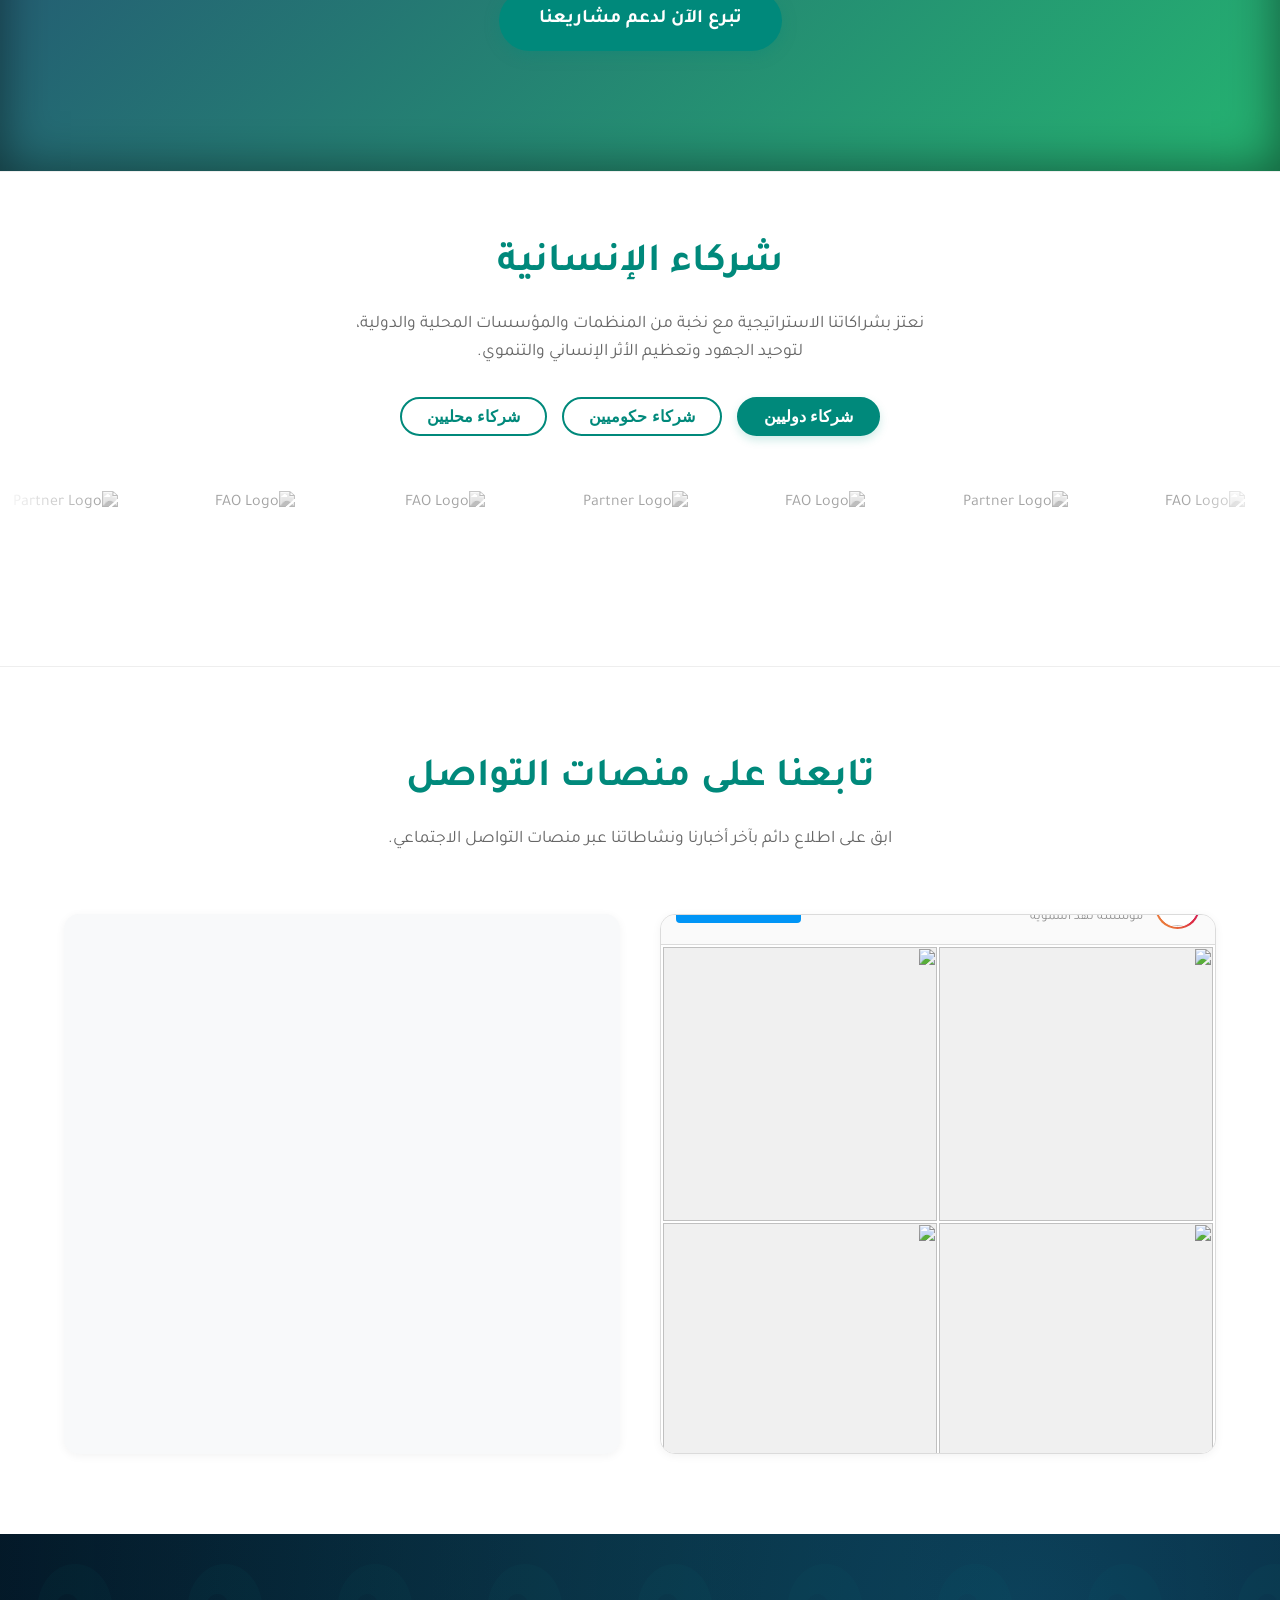
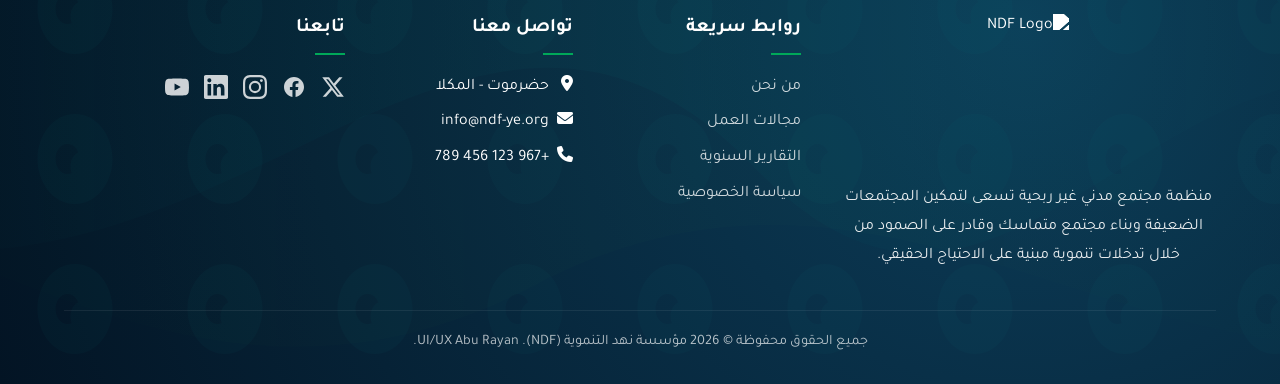
==== commit 1f409e71: "اضافة لوحة تسجيل الدخول" ====
--- a/index.html
+++ b/index.html
@@ -1294,6 +1294,70 @@
             </div>
         </div>
     </footer>
+    <!-- Login Modal (Premium Split Design) -->
+    <div id="loginModal" class="login-modal">
+        <div class="login-modal-overlay"></div>
+        <div class="login-modal-content">
+            <button id="closeLogin" class="close-login-btn" aria-label="Close Modal">&times;</button>
+            <div class="login-split">
+                <!-- Left Side: Login Card Area -->
+                <div class="login-form-container">
+                    <div class="login-card">
+                        <div class="login-header">
+                            <img src="https://res.cloudinary.com/dca2x8jje/image/upload/v1778194074/%D8%B4%D8%B9%D8%A7%D8%B1%D8%A7%D9%84%D9%85%D8%A4%D8%B3%D8%B3%D8%A9_%D9%85%D9%81%D8%B1%D8%BA-%D9%A1_nx0gte.png" alt="NDF Logo" class="login-card-logo">
+                            <h2 data-translate="login_title">تسجيل الدخول إلى حسابك</h2>
+                            <p data-translate="login_subtitle">مرحباً بك مجدداً في مؤسسة نهد التنموية</p>
+                        </div>
+
+                        <form class="login-form-element">
+                            <div class="login-input-group">
+                                <label data-translate="login_email_label">ادخل بريدك الإلكتروني</label>
+                                <div class="input-with-icon">
+                                    <input type="text" placeholder="اسم المستخدم" required>
+                                </div>
+                            </div>
+
+                            <div class="login-input-group">
+                                <label data-translate="login_password_label">ادخل كلمة المرور</label>
+                                <div class="input-with-icon">
+                                    <button type="button" class="pass-toggle-left" id="toggleLoginPass">
+                                        <i class="fa-regular fa-eye-slash"></i>
+                                    </button>
+                                    <input type="password" id="loginPassword" placeholder="كلمة المرور" required>
+                                </div>
+                                <div class="forgot-wrapper">
+                                    <a href="#" class="forgot-link" data-translate="login_forgot">هل نسيت كلمة المرور؟</a>
+                                </div>
+                            </div>
+
+                            <div class="login-form-utils">
+                                <label class="remember-me-check">
+                                    <input type="checkbox">
+                                    <span data-translate="login_remember">تذكرني</span>
+                                </label>
+                            </div>
+
+                            <button type="submit" class="btn-login-submit" data-translate="login_btn">تسجيل الدخول</button>
+                        </form>
+                    </div>
+                </div>
+
+                <!-- Right Side: Branded Image -->
+                <div class="login-image-container" style="background-image: url('https://res.cloudinary.com/dca2x8jje/image/upload/v1778661061/%D8%A7%D9%84%D8%A3%D8%B6%D8%A7%D8%AD%D9%8A_yhrajw.jpg');">
+                    <div class="login-image-overlay">
+                        <a href="#" class="back-home-link-overlay login-trigger-close" data-translate="login_back_home">
+                            <span>العودة للرئيسية</span>
+                            <i class="fa-solid fa-house"></i>
+                        </a>
+                        <div class="overlay-bottom-content">
+                            <h3 data-translate="login_quote">نصنع الأثر.. ونبني الإنسان</h3>
+                        </div>
+                    </div>
+                </div>
+            </div>
+        </div>
+    </div>
+
     <!-- Floating AI Chatbot Widget -->
     <div class="chatbot-widget">
         <button id="chatbotToggle" class="chatbot-toggle-btn" aria-label="Open Chat">
--- a/style.css
+++ b/style.css
@@ -2462,3 +2462,372 @@
         display: none !important;
     }
 }
+
+/* Login Modal - Premium Split Design */
+.login-modal {
+    position: fixed;
+    top: 0;
+    left: 0;
+    width: 100%;
+    height: 100%;
+    z-index: 3000;
+    display: none;
+    align-items: center;
+    justify-content: center;
+    padding: 20px;
+}
+
+.login-modal.active {
+    display: flex;
+}
+
+.login-modal-overlay {
+    position: absolute;
+    top: 0;
+    left: 0;
+    width: 100%;
+    height: 100%;
+    background: rgba(3, 20, 36, 0.85);
+    backdrop-filter: blur(10px);
+    cursor: pointer;
+}
+
+.login-modal-content {
+    position: relative;
+    width: 90%;
+    max-width: 950px;
+    height: auto;
+    background: var(--white);
+    border-radius: 15px;
+    overflow: hidden;
+    z-index: 10;
+    box-shadow: 0 30px 80px rgba(0,0,0,0.5);
+    animation: modalPop 0.5s cubic-bezier(0.165, 0.84, 0.44, 1);
+    margin: 20px auto;
+}
+
+@keyframes modalPop {
+    from { opacity: 0; transform: scale(0.9) translateY(40px); }
+    to { opacity: 1; transform: scale(1) translateY(0); }
+}
+
+.close-login-btn {
+    position: absolute;
+    top: 20px;
+    right: 25px;
+    background: none;
+    border: none;
+    font-size: 2.5rem;
+    color: var(--text-light);
+    cursor: pointer;
+    z-index: 20;
+    transition: var(--transition);
+}
+
+.close-login-btn:hover {
+    color: var(--primary-color);
+    transform: rotate(90deg);
+}
+
+.login-split {
+    display: flex;
+    height: 100%;
+}
+
+/* Form Side */
+.login-form-container {
+    flex: 1;
+    background: var(--primary-color);
+    background: linear-gradient(135deg, #031424 0%, #0c3e5a 100%);
+    position: relative;
+    overflow: hidden;
+    display: flex;
+    flex-direction: column;
+    align-items: center;
+    justify-content: center;
+    padding: 40px 30px;
+}
+
+.login-form-container::before {
+    content: '';
+    position: absolute;
+    top: 0;
+    left: 0;
+    width: 100%;
+    height: 100%;
+    background-image: url("data:image/svg+xml,%3Csvg xmlns='http://www.w3.org/2000/svg' viewBox='0 0 1440 320'%3E%3Cpath fill='%23ffffff' fill-opacity='0.08' d='M0,160L48,176C96,192,192,224,288,213.3C384,203,480,149,576,149.3C672,149,768,203,864,218.7C960,235,1056,213,1152,186.7C1248,160,1344,128,1392,112L1440,96L1440,320L1392,320C1344,320,1248,320,1152,320C1056,320,960,320,864,320C768,320,672,320,576,320C480,320,384,320,288,320C192,320,96,320,48,320L0,320Z'%3E%3C/path%3E%3C/svg%3E");
+    background-size: cover;
+    background-position: bottom;
+    pointer-events: none;
+}
+
+.login-header {
+    position: relative;
+    text-align: center;
+}
+
+.login-card {
+    background: white;
+    width: 100%;
+    max-width: 320px;
+    padding: 25px;
+    border-radius: 20px;
+    box-shadow: 0 20px 40px rgba(0,0,0,0.2);
+    position: relative;
+    z-index: 5;
+}
+
+.login-card-logo {
+    height: 100px;
+    margin: 0 auto 20px;
+    display: block;
+    object-fit: contain;
+}
+
+.login-header h2 {
+    font-size: 1.5rem;
+    color: var(--primary-color);
+    margin-bottom: 5px;
+    text-align: center;
+}
+
+.login-header p {
+    color: var(--text-light);
+    margin-bottom: 30px;
+    text-align: center;
+    font-size: 0.85rem;
+    line-height: 1.5;
+}
+
+.login-input-group label {
+    display: block;
+    font-size: 0.85rem;
+    font-weight: 700;
+    color: var(--text-main);
+    margin-bottom: 8px;
+}
+
+.login-input-group {
+    margin-bottom: 20px;
+}
+
+.input-with-icon input {
+    width: 100%;
+    padding: 12px 15px 12px 40px;
+    border: 1px solid #e5e7eb;
+    border-radius: 10px;
+    font-family: inherit;
+    font-size: 0.9rem;
+    background: #f9fafb;
+    transition: all 0.3s ease;
+}
+
+.input-with-icon input:focus {
+    border-color: var(--secondary-color);
+    background: #fff;
+    box-shadow: 0 0 0 4px rgba(0, 168, 89, 0.1);
+    outline: none;
+}
+
+.pass-toggle-left {
+    position: absolute;
+    top: 50%;
+    left: 12px;
+    transform: translateY(-50%);
+    background: none;
+    border: none;
+    color: #bbb;
+    cursor: pointer;
+    z-index: 2;
+}
+
+.forgot-wrapper {
+    text-align: left;
+    margin-top: 5px;
+}
+
+.forgot-link {
+    font-size: 0.85rem;
+    color: var(--secondary-color);
+    font-weight: 600;
+    text-decoration: underline;
+}
+
+.login-form-utils {
+    margin: 20px 0;
+}
+
+.btn-login-submit {
+    width: 100%;
+    padding: 14px;
+    background: var(--accent-color);
+    color: white;
+    border: none;
+    border-radius: 10px;
+    font-size: 1.1rem;
+    font-weight: 700;
+    cursor: pointer;
+    transition: var(--transition);
+    box-shadow: 0 6px 15px rgba(124, 77, 255, 0.2);
+    margin-top: 10px;
+}
+
+.btn-login-submit:hover {
+    transform: translateY(-2px);
+    box-shadow: 0 10px 25px rgba(0, 168, 89, 0.25);
+    filter: brightness(1.1);
+}
+
+.login-separator {
+    text-align: center;
+    margin: 30px 0;
+    position: relative;
+}
+
+.login-separator::before {
+    content: '';
+    position: absolute;
+    top: 50%;
+    left: 0;
+    width: 100%;
+    height: 1px;
+    background: #eee;
+    z-index: 1;
+}
+
+.login-separator span {
+    background: #fff;
+    padding: 0 15px;
+    color: var(--text-light);
+    font-size: 0.9rem;
+    position: relative;
+    z-index: 2;
+}
+
+.social-login-grid {
+    display: flex;
+    flex-direction: column;
+    gap: 15px;
+}
+
+.social-btn {
+    width: 100%;
+    padding: 12px;
+    border: 2px solid #f0f0f0;
+    border-radius: 12px;
+    background: #fff;
+    display: flex;
+    align-items: center;
+    justify-content: center;
+    gap: 12px;
+    font-weight: 600;
+    cursor: pointer;
+    transition: var(--transition);
+}
+
+.social-btn:hover {
+    background: #f9f9f9;
+    border-color: #ddd;
+}
+
+.social-btn i {
+    font-size: 1.3rem;
+}
+
+.signup-footer {
+    text-align: center;
+    margin-top: 30px;
+    font-size: 0.95rem;
+}
+
+.signup-footer a {
+    color: var(--secondary-color);
+    font-weight: 700;
+}
+
+/* Image Side */
+.login-image-container {
+    flex: 2;
+    background-size: cover;
+    background-position: center;
+    position: relative;
+}
+
+.login-image-overlay {
+    position: absolute;
+    top: 0;
+    left: 0;
+    width: 100%;
+    height: 100%;
+    background: linear-gradient(135deg, rgba(3, 20, 36, 0.75), rgba(0, 128, 128, 0.55));
+    display: flex;
+    flex-direction: column;
+    padding: 40px;
+}
+
+.back-home-link-overlay {
+    position: absolute;
+    top: 25px;
+    right: 25px;
+    display: flex;
+    align-items: center;
+    gap: 12px;
+    color: white;
+    background: rgba(255, 255, 255, 0.15);
+    backdrop-filter: blur(8px);
+    padding: 12px 24px;
+    border-radius: 50px;
+    font-size: 0.95rem;
+    font-weight: 700;
+    border: 1px solid rgba(255, 255, 255, 0.3);
+    transition: var(--transition);
+    z-index: 50;
+}
+
+.back-home-link-overlay:hover {
+    background: var(--accent-color);
+    border-color: var(--accent-color);
+    transform: translateY(-3px);
+    box-shadow: 0 10px 20px rgba(124, 77, 255, 0.3);
+}
+
+.back-home-link-overlay i {
+    font-size: 1.1rem;
+}
+
+.overlay-bottom-content {
+    margin-top: auto;
+    width: 100%;
+    text-align: center;
+    padding-bottom: 20px;
+}
+
+.overlay-bottom-content h3 {
+    color: white;
+    font-size: 2.2rem;
+    font-weight: 800;
+    line-height: 1.3;
+    text-shadow: 0 4px 15px rgba(0,0,0,0.4);
+}
+
+/* Login Modal Responsive */
+@media (max-width: 992px) {
+    .login-image-container {
+        display: none;
+    }
+    .login-modal-content {
+        max-width: 500px;
+        height: auto;
+    }
+}
+
+@media (max-width: 576px) {
+    .login-form-container {
+        padding: 40px 30px;
+    }
+    .close-login-btn {
+        top: 10px;
+        right: 15px;
+    }
+}
+
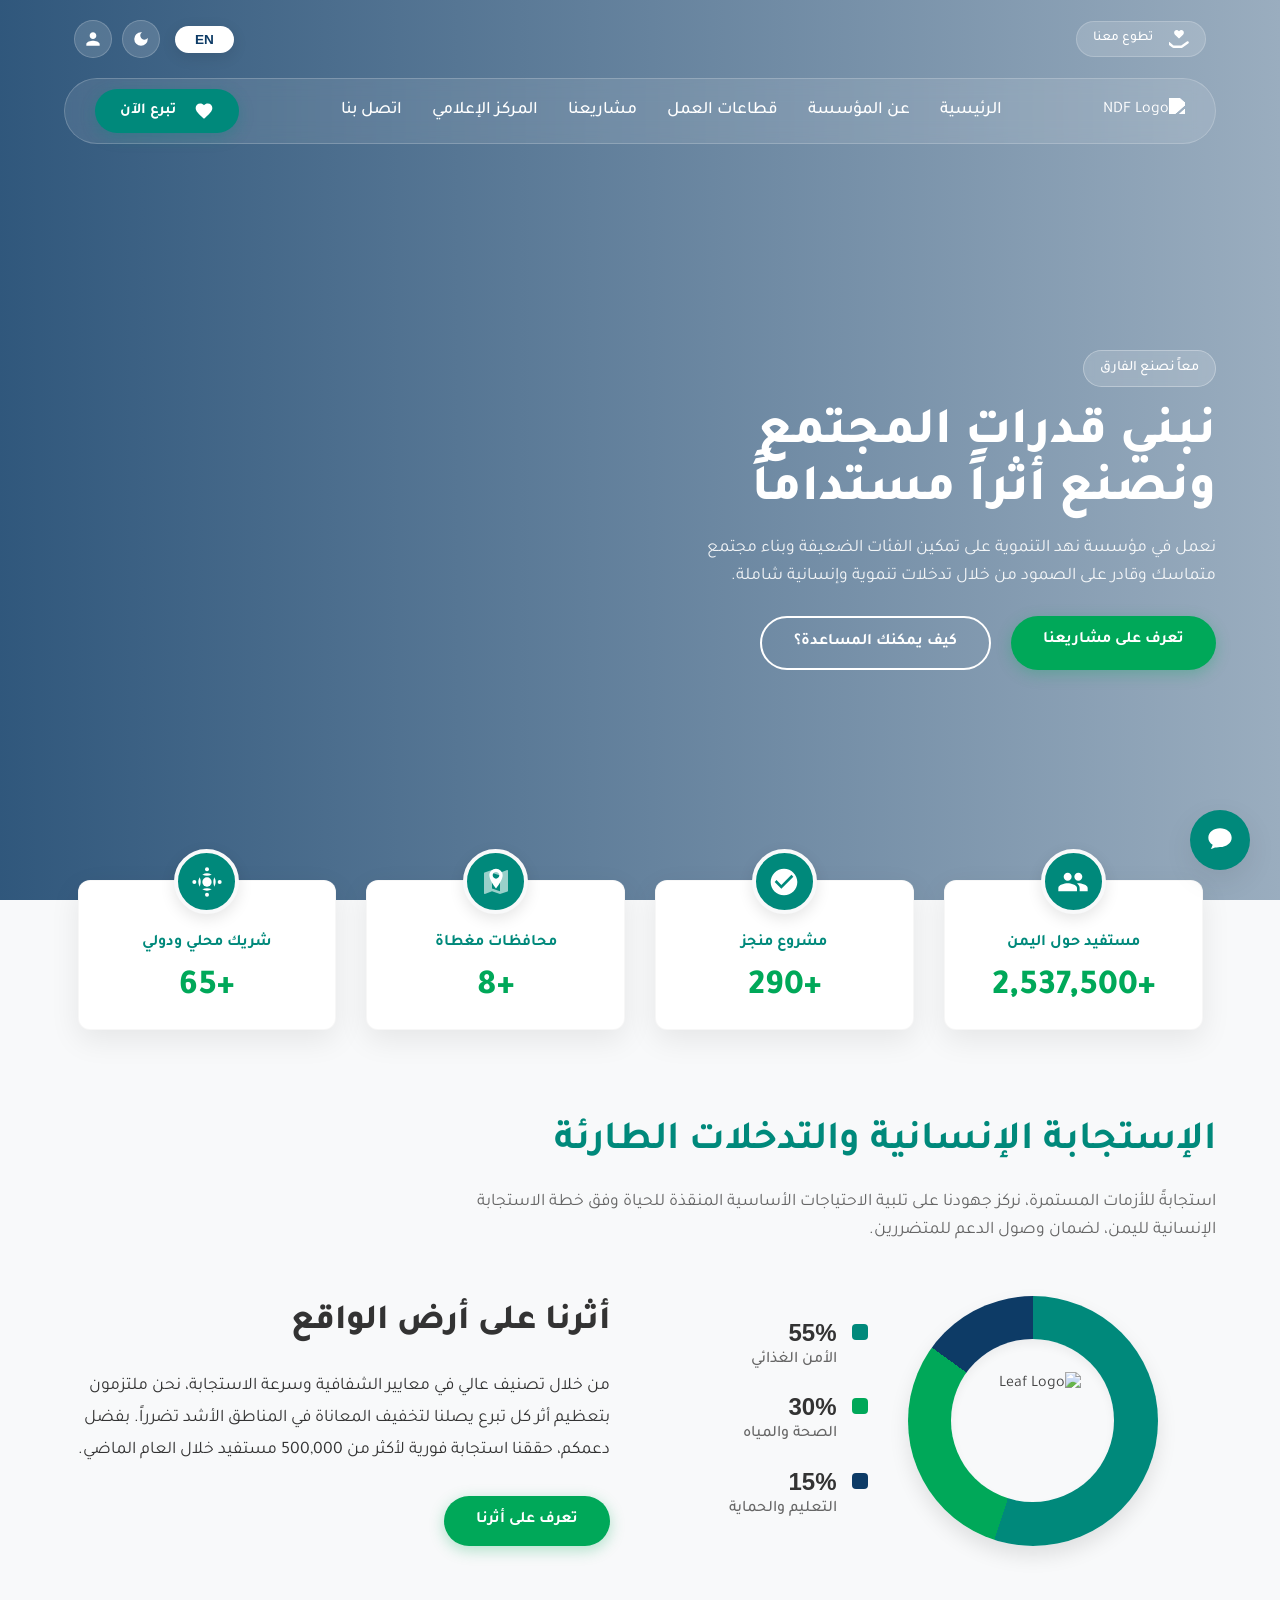
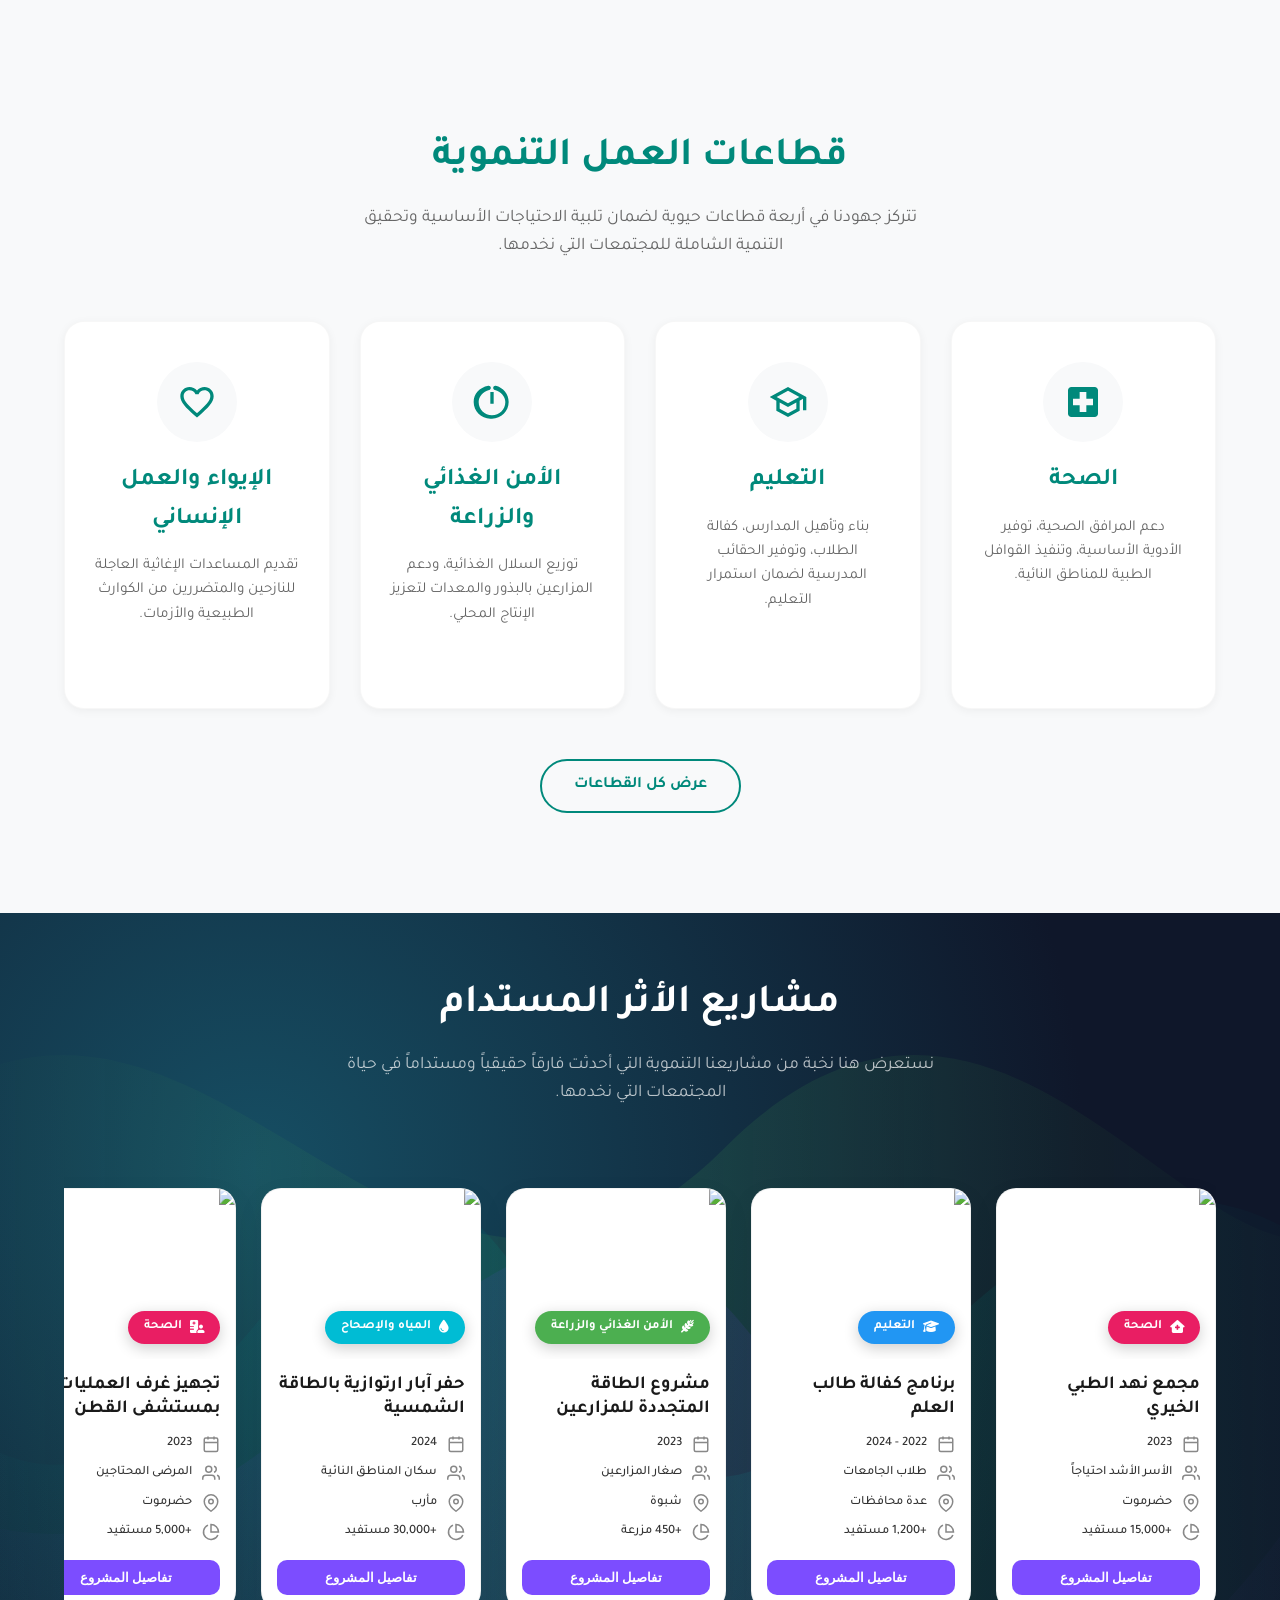
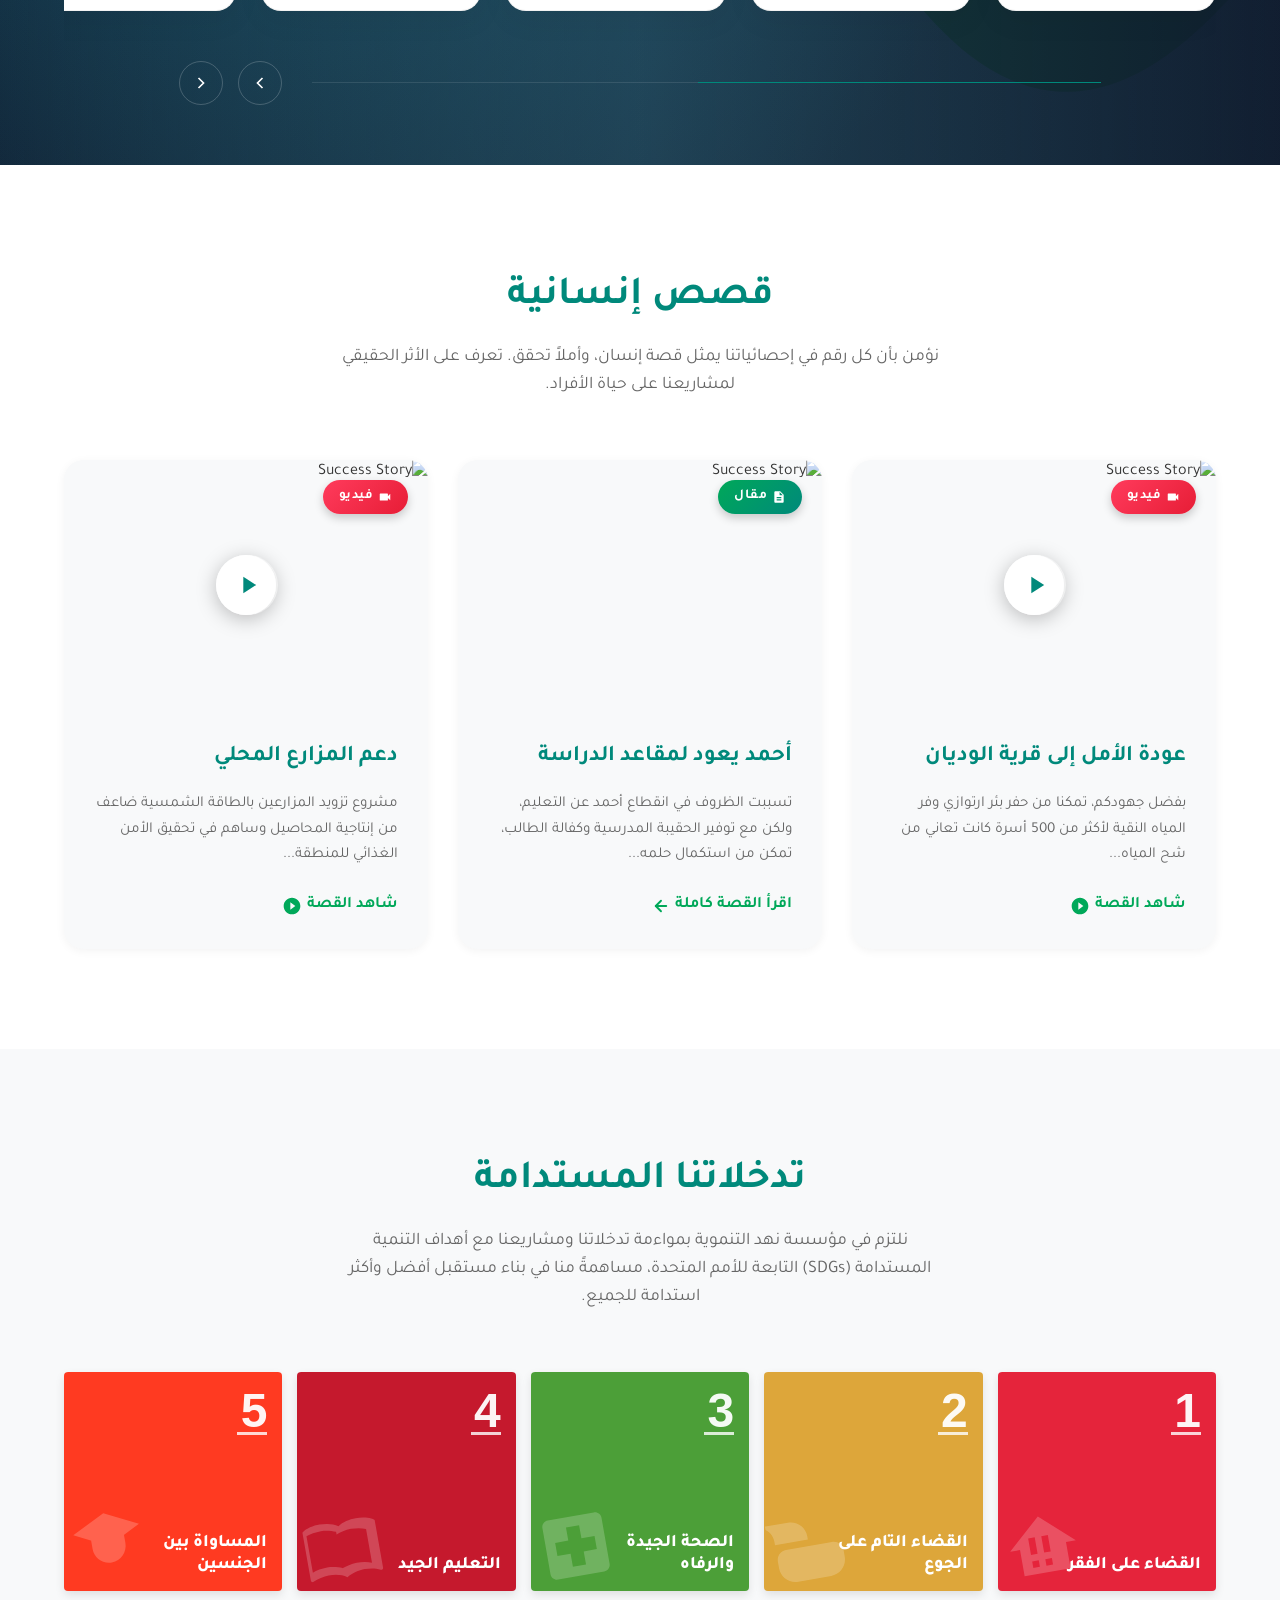
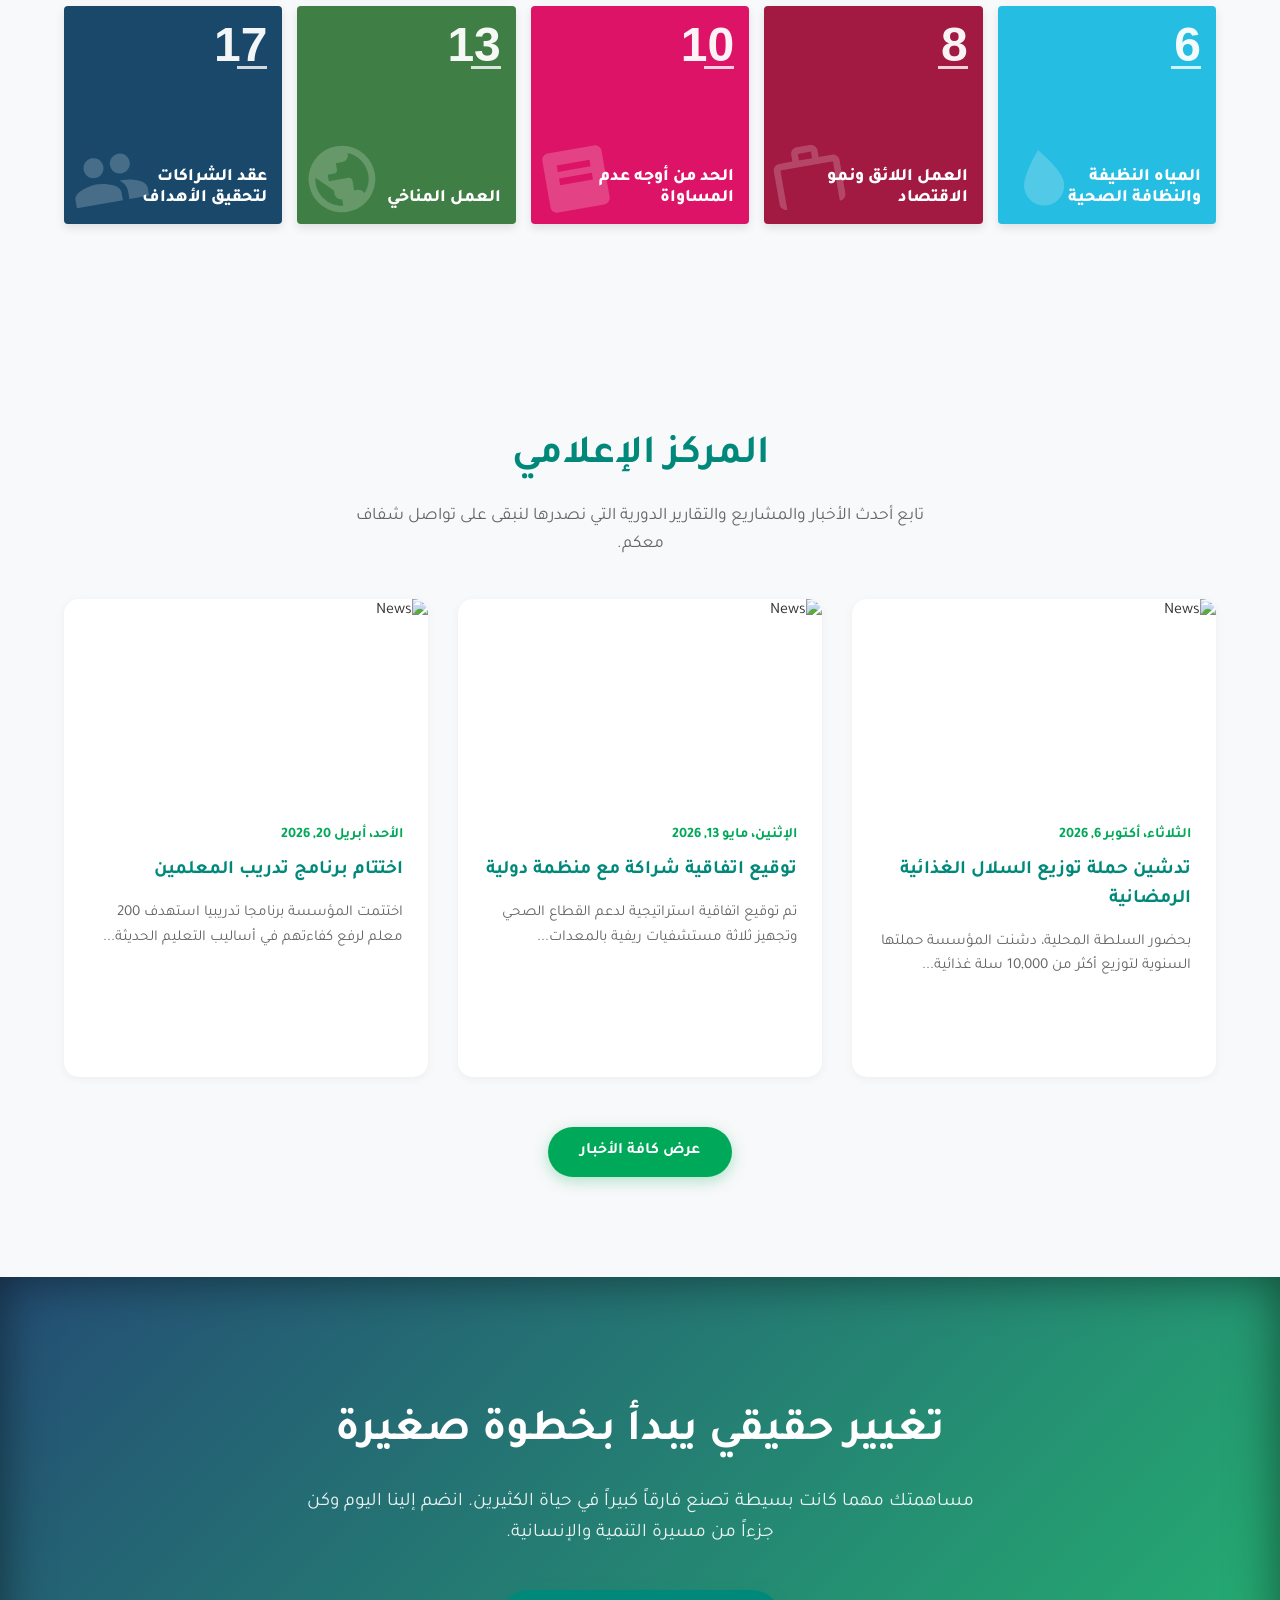
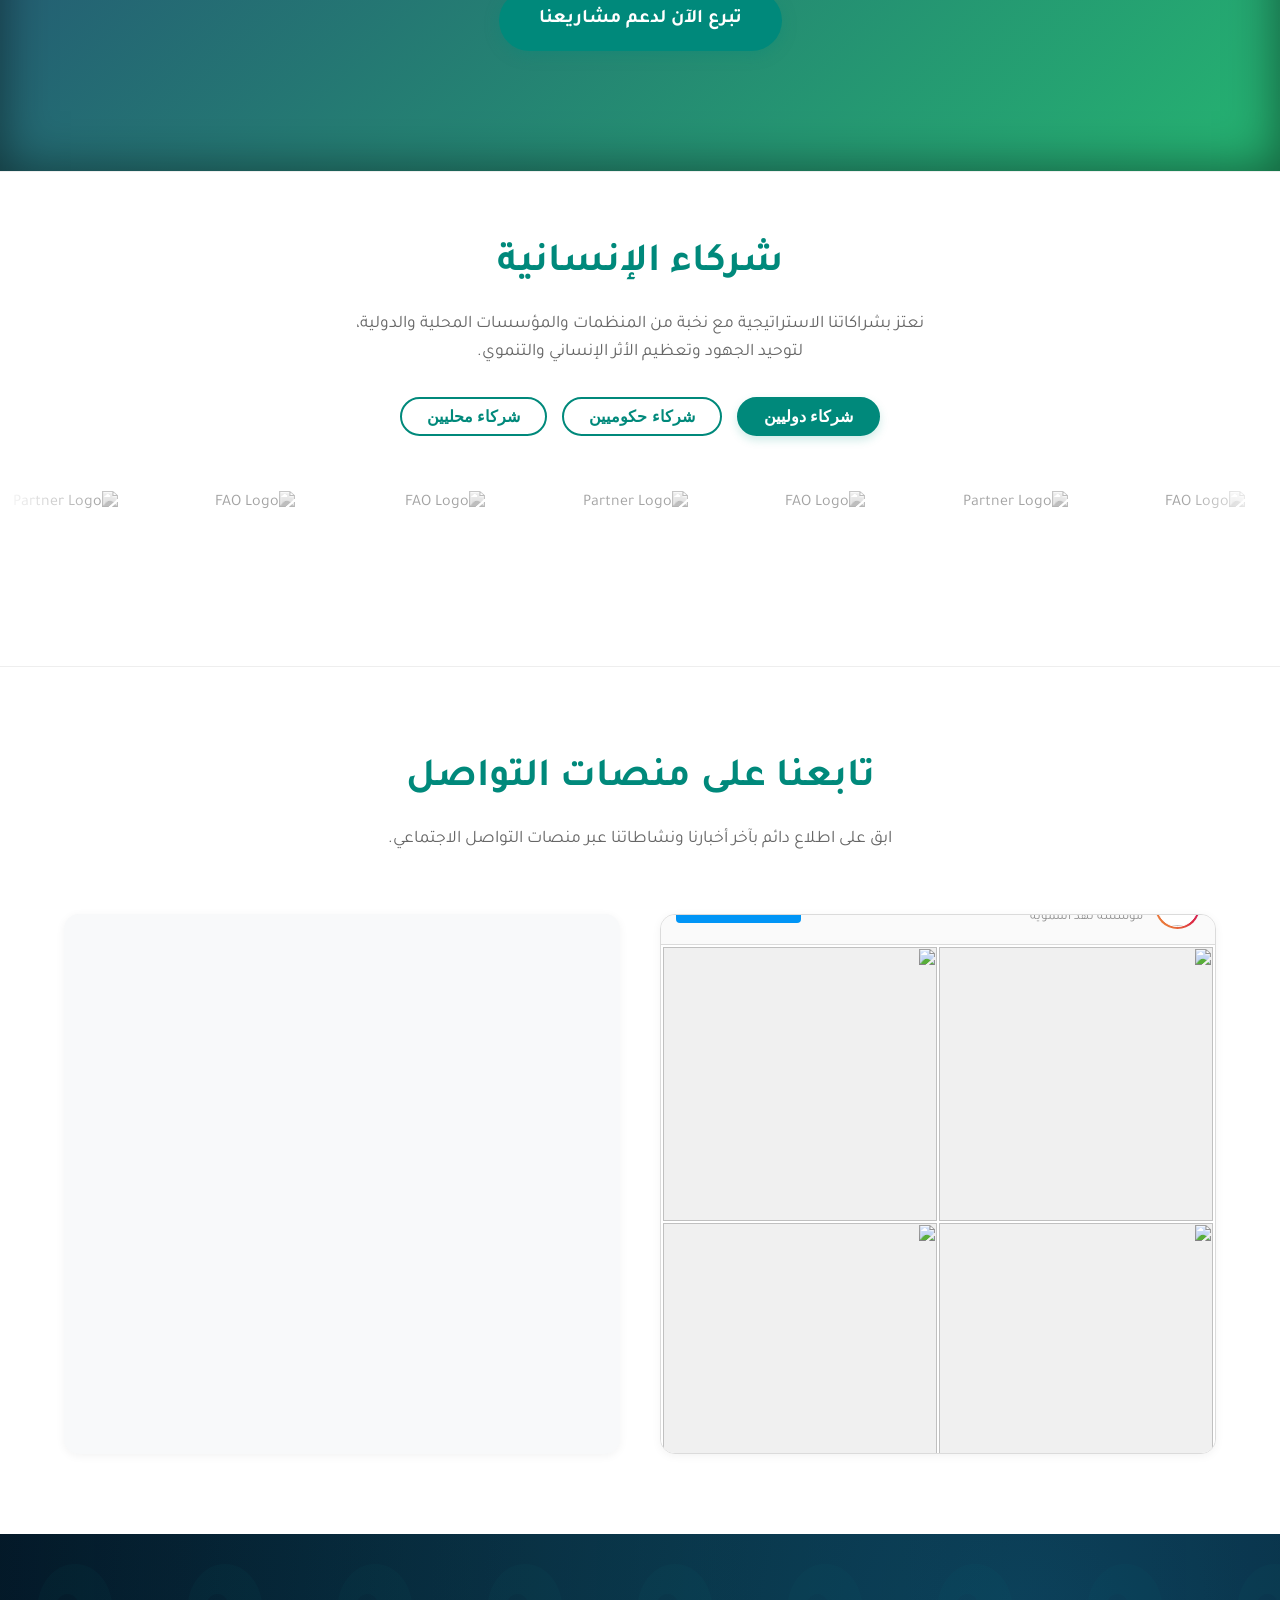
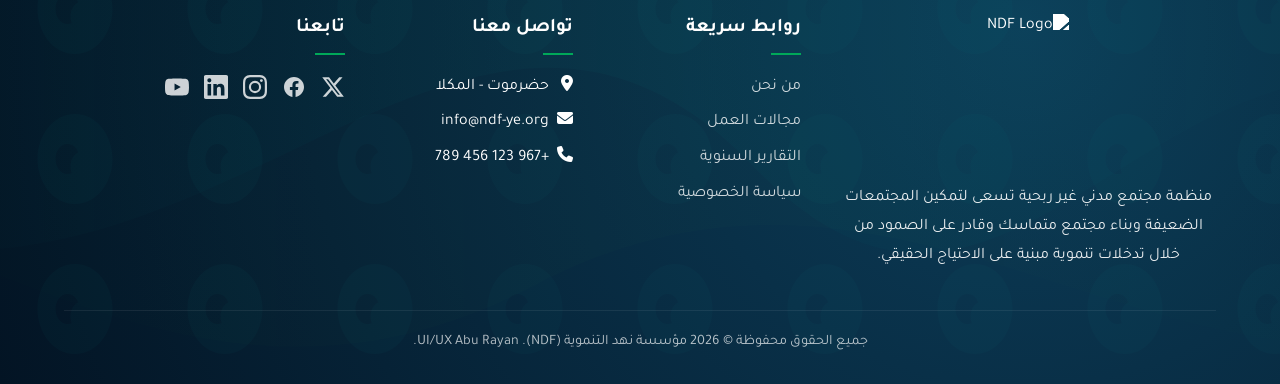
==== commit b7865bcd: "اضافة جزئية من شعار المؤسسة لمخطط الإحصائيات" ====
--- a/index.html
+++ b/index.html
@@ -239,7 +239,9 @@
                 <div class="response-chart-wrapper">
                     <div class="donut-chart-container">
                         <div class="donut-chart">
-                            <div class="donut-inner"></div>
+                            <div class="donut-inner">
+                                <img src="https://res.cloudinary.com/dca2x8jje/image/upload/v1778666533/%D9%88%D8%B1%D9%82%D8%A9_%D8%B4%D8%B9%D8%A7%D8%B1_%D9%86%D9%87%D8%AF_k3eib1.png" alt="Leaf Logo" class="chart-center-logo">
+                            </div>
                         </div>
                     </div>
 
--- a/style.css
+++ b/style.css
@@ -1006,6 +1006,22 @@
     background-color: var(--bg-light);
     border-radius: 50%;
     box-shadow: inset 0 5px 10px rgba(0,0,0,0.05);
+    display: flex;
+    align-items: center;
+    justify-content: center;
+}
+
+.chart-center-logo {
+    width: 60%;
+    height: 60%;
+    object-fit: contain;
+    transition: transform 0.5s ease;
+    opacity: 0.9;
+}
+
+.donut-chart:hover .chart-center-logo {
+    transform: scale(1.1);
+    opacity: 1;
 }
 
 .chart-labels {
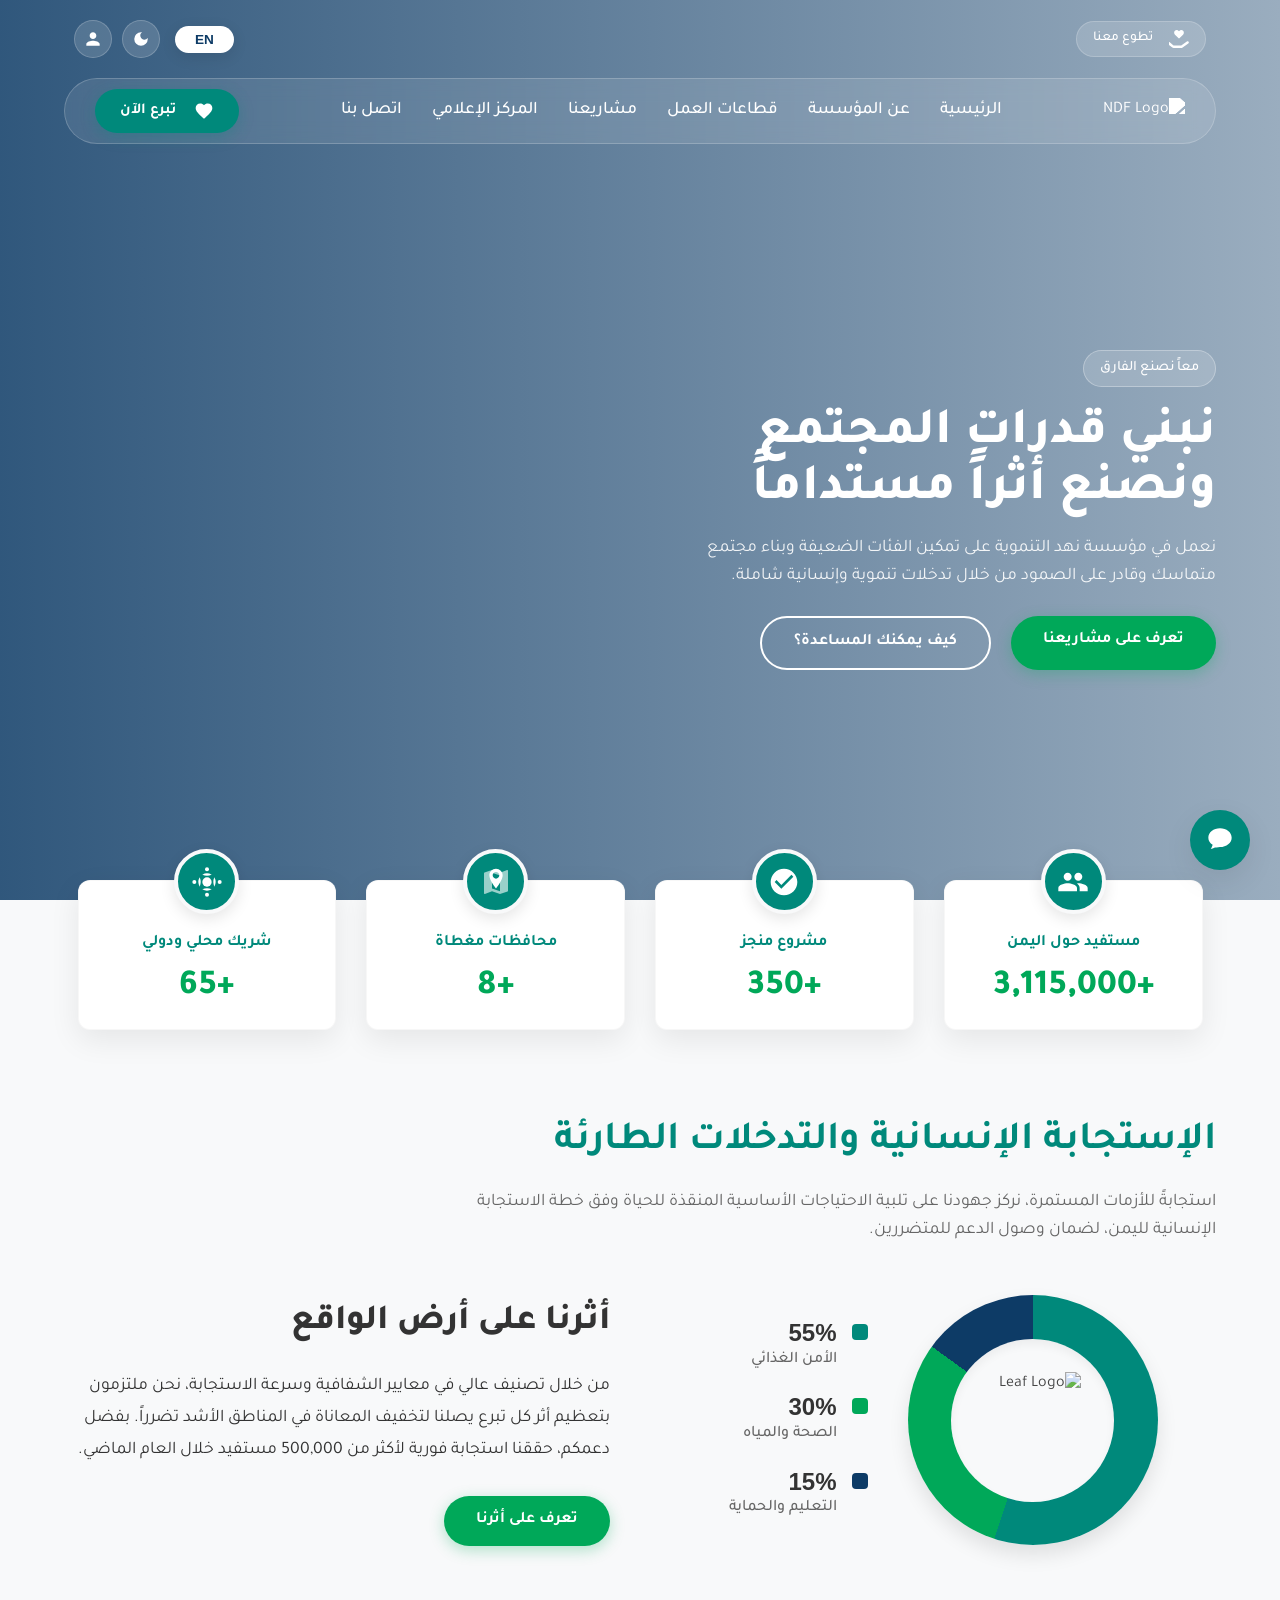
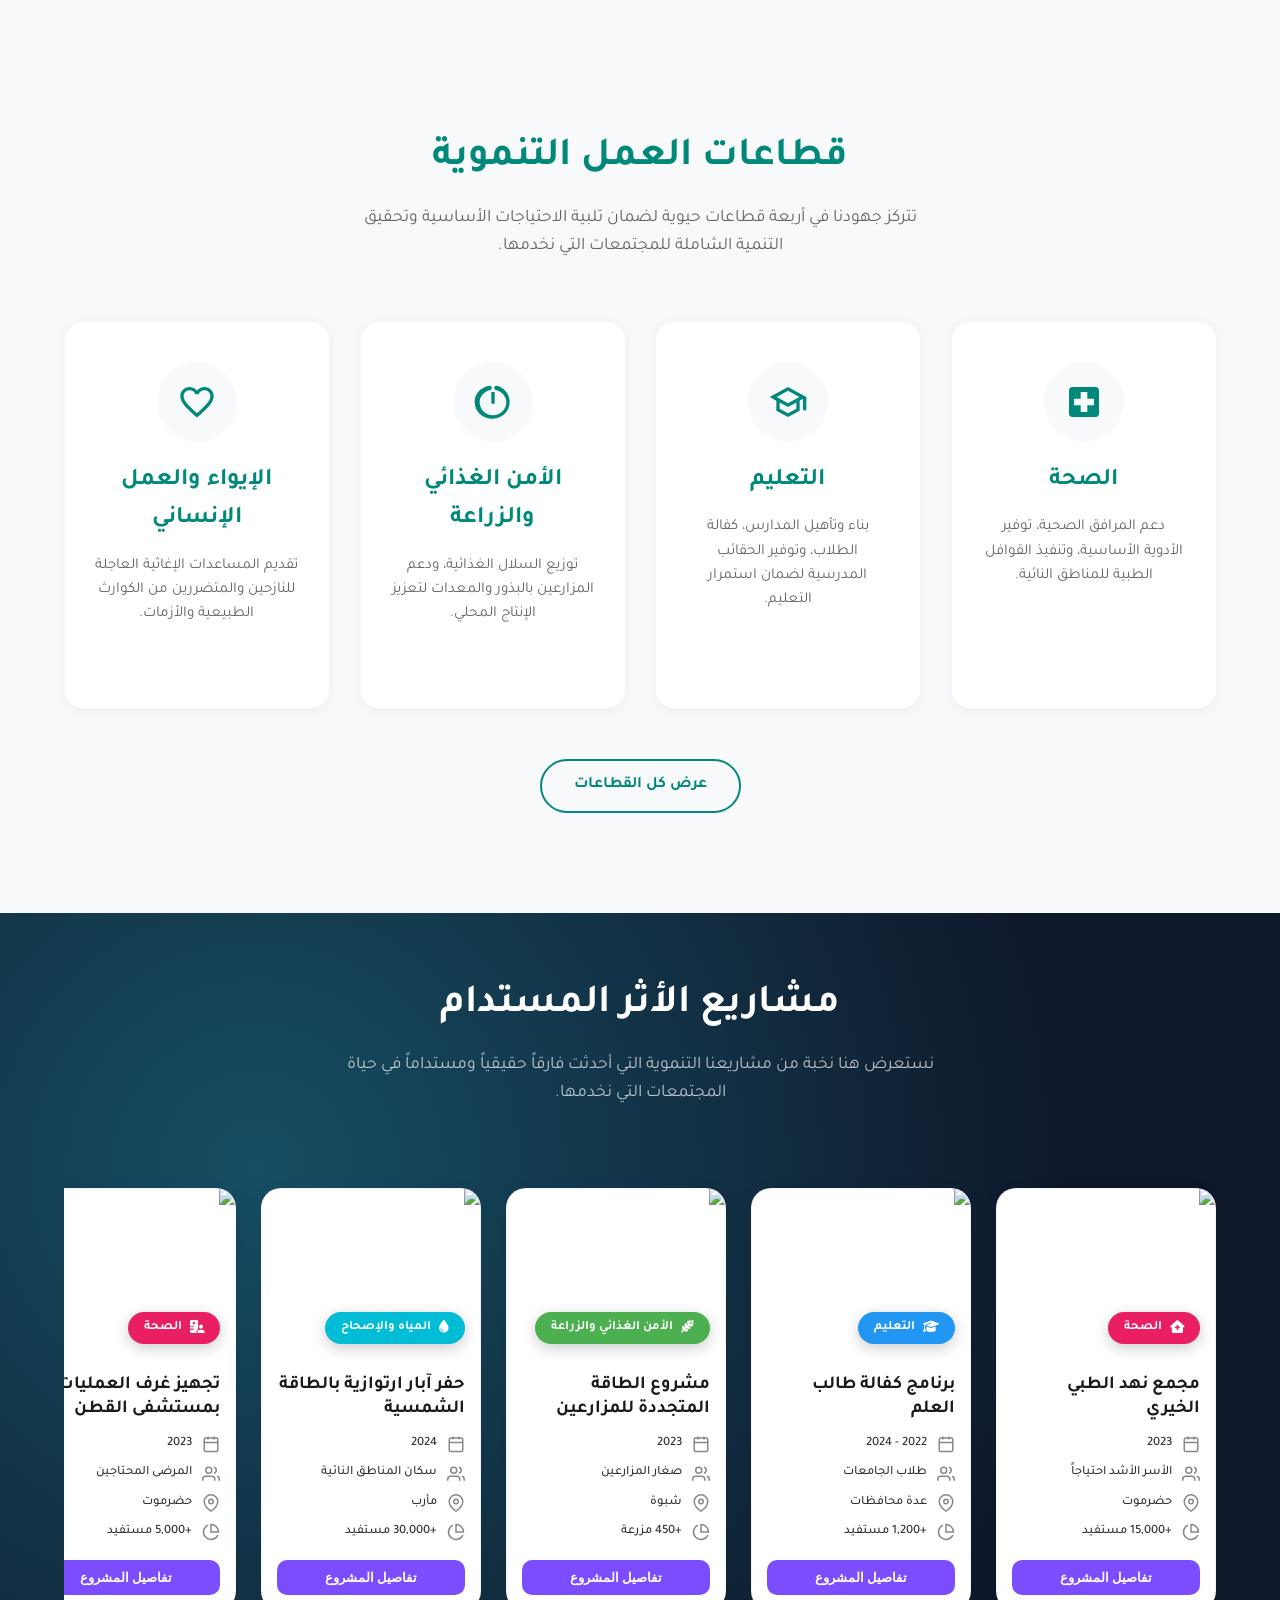
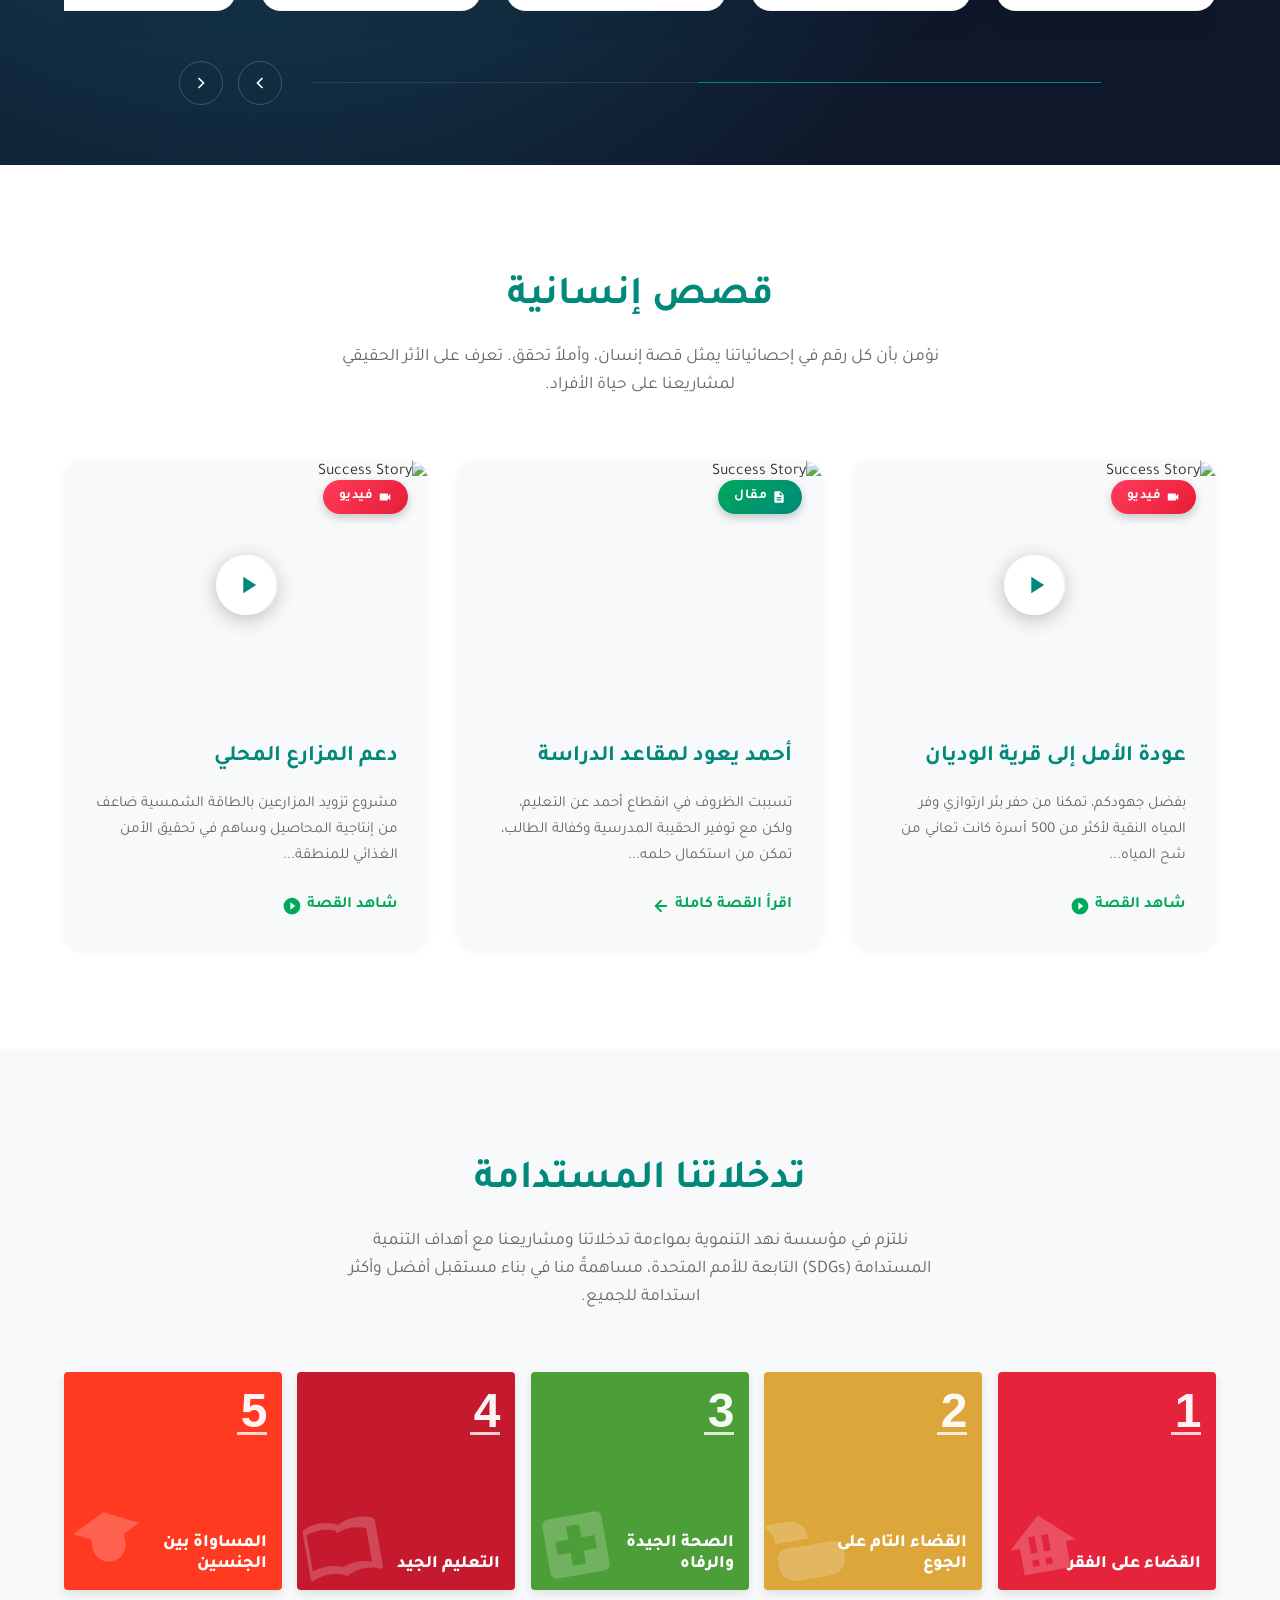
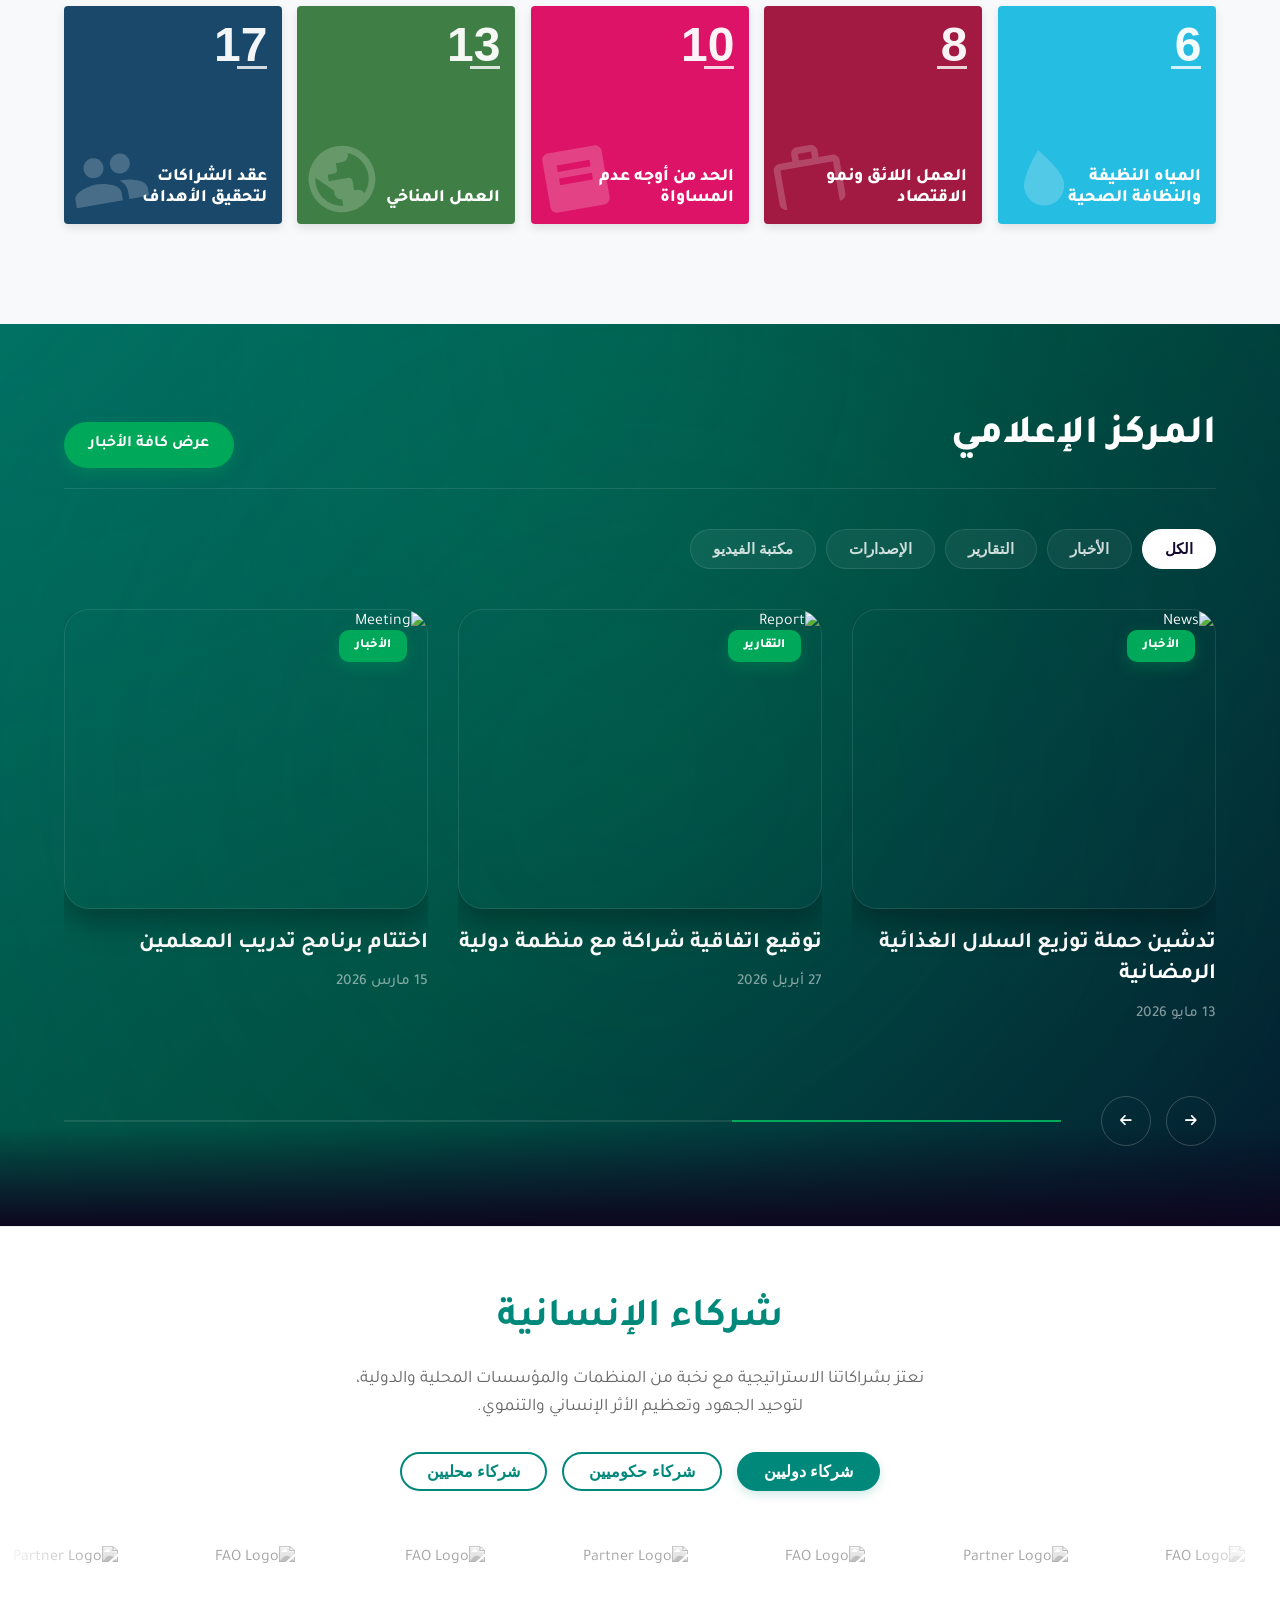
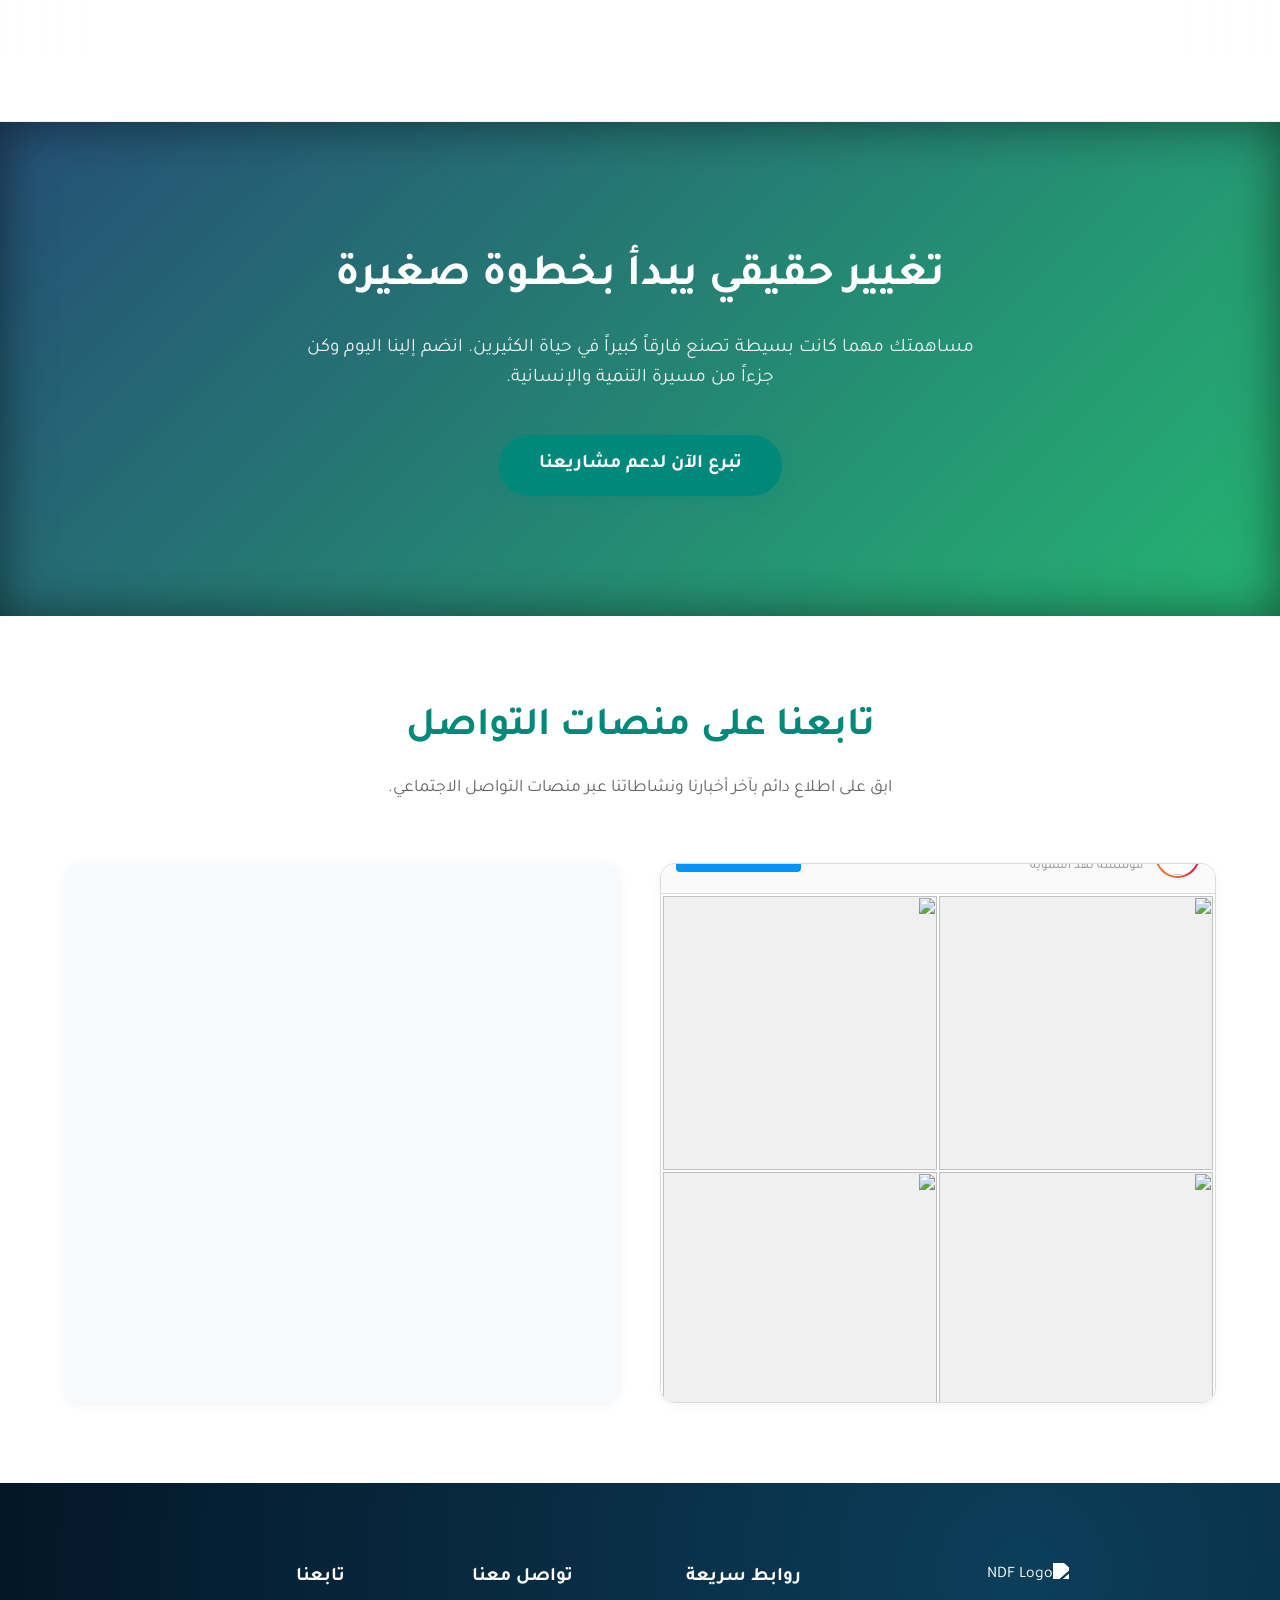
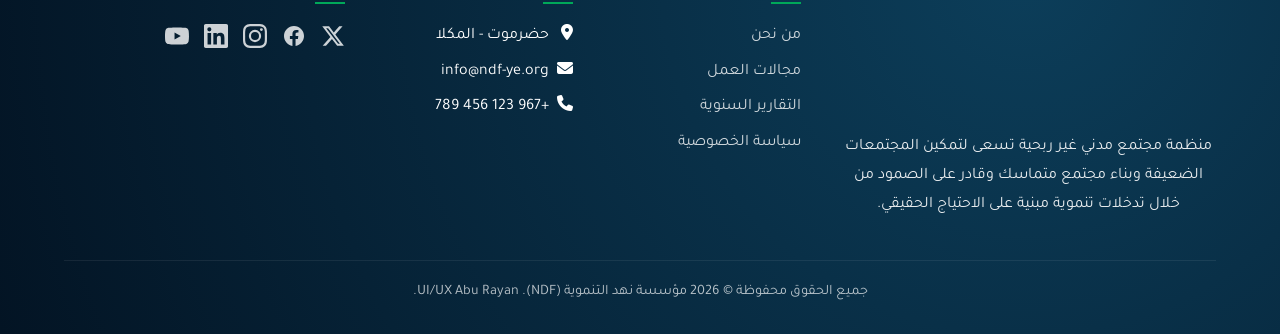
==== commit 4e9a2856: "اضافة تصنيفات المركز الإعلامي" ====
--- a/index.html
+++ b/index.html
@@ -35,7 +35,7 @@
                         </button>
                         
                         <div class="icon-actions">
-                             <button id="themeToggle" class="circle-action-btn theme-toggle-btn" aria-label="Toggle Dark Mode">
+                            <button id="themeToggle" class="circle-action-btn theme-toggle-btn" aria-label="Toggle Dark Mode">
                                 <svg viewBox="0 0 24 24" width="18" height="18" fill="currentColor">
                                     <path d="M12 3a9 9 0 1 0 9 9c0-.46-.04-.92-.1-1.36a5.389 5.389 0 0 1-4.4 2.26 5.403 5.403 0 0 1-3.14-9.8c-.44-.06-.9-.1-1.36-.1z" />
                                 </svg>
@@ -70,33 +70,9 @@
                         <li><a href="#" data-translate="nav_media">المركز الإعلامي</a></li>
                         <li><a href="#" data-translate="nav_contact">اتصل بنا</a></li>
                     </ul>
-                    
-                    <!-- Mobile Exclusive Utility -->
-                    <div class="mobile-menu-utility">
-                        <button class="nav-btn-icon lang-toggle-btn" aria-label="Toggle Language">
-                            <span class="lang-text-short">EN</span>
-                        </button>
-                        <button class="nav-btn-icon theme-toggle-btn" aria-label="Toggle Theme">
-                            <!-- SVG will be injected by JS or hardcoded -->
-                            <svg viewBox="0 0 24 24" width="20" height="20" fill="currentColor">
-                                <path d="M12 3a9 9 0 1 0 9 9c0-.46-.04-.92-.1-1.36a5.389 5.389 0 0 1-4.4 2.26 5.403 5.403 0 0 1-3.14-9.8c-.44-.06-.9-.1-1.36-.1z" />
-                            </svg>
-                        </button>
-                    </div>
                 </nav>
 
                 <div class="header-cta">
-                    <div class="header-utility-mobile">
-                        <button class="nav-btn-icon lang-toggle-btn" aria-label="Toggle Language">
-                            <span class="lang-text-short">EN</span>
-                        </button>
-                        <button class="nav-btn-icon theme-toggle-btn" aria-label="Toggle Theme">
-                            <svg viewBox="0 0 24 24" width="20" height="20" fill="currentColor">
-                                <path d="M12 3a9 9 0 1 0 9 9c0-.46-.04-.92-.1-1.36a5.389 5.389 0 0 1-4.4 2.26 5.403 5.403 0 0 1-3.14-9.8c-.44-.06-.9-.1-1.36-.1z" />
-                            </svg>
-                        </button>
-                    </div>
-
                     <a href="#" class="btn btn-accent donate-capsule">
                         <svg viewBox="0 0 24 24" width="20" height="20" fill="currentColor" style="margin-inline-end: 8px;">
                             <path d="M12 21.35l-1.45-1.32C5.4 15.36 2 12.28 2 8.5 2 5.42 4.42 3 7.5 3c1.74 0 3.41.81 4.5 2.09C13.09 3.81 14.76 3 16.5 3 19.58 3 22 5.42 22 8.5c0 3.78-3.4 6.86-8.55 11.54L12 21.35z"/>
@@ -390,32 +366,6 @@
 
     <!-- Sustainable Impact Projects Section -->
     <section class="projects-slider-section" id="projects">
-        <!-- Animated Background Waves (SVG) -->
-        <div class="section-bg-waves">
-            <svg class="waves-svg" xmlns="http://www.w3.org/2000/svg" viewBox="0 0 1440 320" preserveAspectRatio="none">
-                <defs>
-                    <linearGradient id="wave-grad-1" x1="0%" y1="0%" x2="100%" y2="0%">
-                        <stop offset="0%" stop-color="#008080" stop-opacity="0" />
-                        <stop offset="50%" stop-color="#008080" stop-opacity="0.3" />
-                        <stop offset="100%" stop-color="#008080" stop-opacity="0" />
-                    </linearGradient>
-                    <linearGradient id="wave-grad-2" x1="0%" y1="0%" x2="100%" y2="0%">
-                        <stop offset="0%" stop-color="#4CAF50" stop-opacity="0" />
-                        <stop offset="50%" stop-color="#4CAF50" stop-opacity="0.2" />
-                        <stop offset="100%" stop-color="#4CAF50" stop-opacity="0" />
-                    </linearGradient>
-                    <linearGradient id="wave-grad-3" x1="0%" y1="0%" x2="100%" y2="0%">
-                        <stop offset="0%" stop-color="#7c4dff" stop-opacity="0" />
-                        <stop offset="50%" stop-color="#7c4dff" stop-opacity="0.15" />
-                        <stop offset="100%" stop-color="#7c4dff" stop-opacity="0" />
-                    </linearGradient>
-                </defs>
-                <path class="wave-path path1" d="M0,160 C320,300 420,10 640,160 C880,310 1080,10 1440,160 L1440,320 L0,320 Z" />
-                <path class="wave-path path2" d="M0,100 C300,0 500,200 800,100 C1100,0 1300,200 1440,100 L1440,320 L0,320 Z" />
-                <path class="wave-path path3" d="M0,200 C400,300 600,0 900,200 C1200,400 1440,100 1440,200 L1440,320 L0,320 Z" />
-            </svg>
-        </div>
-        
         <div class="container">
             <div class="section-header reveal">
                 <h2 data-translate="projects_title">مشاريع الأثر المستدام</h2>
@@ -930,51 +880,217 @@
         </div>
     </section>
 
-    <!-- Media Center Section -->
+    <!-- Media Center Section (Ithra Style) -->
     <section class="media-section">
+        <div class="media-waves"></div>
         <div class="container">
-            <div class="section-header reveal" style="text-align: center; margin-bottom: 40px;">
-                <h2 data-translate="media_title" style="margin-bottom: 15px;">المركز الإعلامي</h2>
-                <p data-translate="media_desc">تابع أحدث الأخبار والمشاريع والتقارير الدورية التي نصدرها لنبقى على تواصل شفاف معكم.</p>
+            <div class="media-header-top reveal">
+                <div class="media-header-right">
+                    <h2 data-translate="media_title">المركز الإعلامي</h2>
+                </div>
+                <div class="media-header-left">
+                    <a href="#" class="browse-all-btn" data-translate="media_btn">تصفح الجميع</a>
+                </div>
+            </div>
+
+            <div class="media-tabs reveal">
+                <button class="media-tab active" data-filter="all">
+                    <span data-translate="media_all">الكل</span>
+                </button>
+                <button class="media-tab" data-filter="news">
+                    <span data-translate="media_news">الأخبار</span>
+                </button>
+                <button class="media-tab" data-filter="reports">
+                    <span data-translate="media_reports">التقارير</span>
+                </button>
+                <button class="media-tab" data-filter="pubs">
+                    <span data-translate="media_pubs">الإصدارات</span>
+                </button>
+                <button class="media-tab" data-filter="videos">
+                    <span data-translate="media_videos">مكتبة الفيديو</span>
+                </button>
             </div>
 
             <div class="media-grid">
                 <!-- Card 1 -->
-                <div class="news-card reveal" style="transition-delay: 0.1s;">
-                    <img src="https://images.unsplash.com/photo-1542810634-71277d95dcbb?ixlib=rb-4.0.3&auto=format&fit=crop&w=800&q=80" alt="News" class="news-img">
-                    <div class="news-content">
-                        <span class="news-date">الثلاثاء، أكتوبر 6, 2026</span>
+                <div class="media-card reveal" data-category="news" style="transition-delay: 0.1s;">
+                    <div class="media-img-wrapper">
+                        <img src="https://images.unsplash.com/photo-1542810634-71277d95dcbb?ixlib=rb-4.0.3&auto=format&fit=crop&w=800&q=80" alt="News">
+                        <span class="category-badge" data-translate="media_news">خبر</span>
+                    </div>
+                    <div class="media-content">
                         <h3 data-translate="news_1_title">تدشين حملة توزيع السلال الغذائية الرمضانية</h3>
-                        <p data-translate="news_1_desc">بحضور السلطة المحلية، دشنت المؤسسة حملتها السنوية لتوزيع أكثر من 10,000 سلة غذائية...</p>
-                        <a href="#" class="btn btn-outline" style="align-self: flex-start; margin-top: auto;" data-translate="media_more">المزيد من التفاصيل</a>
+                        <span class="news-date">13 مايو 2026</span>
                     </div>
                 </div>
 
                 <!-- Card 2 -->
-                <div class="news-card reveal" style="transition-delay: 0.2s;">
-                    <img src="https://images.unsplash.com/photo-1584515933487-779824d29309?ixlib=rb-4.0.3&auto=format&fit=crop&w=800&q=80" alt="News" class="news-img">
-                    <div class="news-content">
-                        <span class="news-date">الإثنين، مايو 13, 2026</span>
-                        <h3 data-translate="news_2_title">توقيع اتفاقية شراكة مع منظمة دولية</h3>
-                        <p data-translate="news_2_desc">تم توقيع اتفاقية استراتيجية لدعم القطاع الصحي وتجهيز ثلاثة مستشفيات ريفية بالمعدات...</p>
-                        <a href="#" class="btn btn-outline" style="align-self: flex-start; margin-top: auto;" data-translate="media_more">المزيد من التفاصيل</a>
+                <div class="media-card reveal" data-category="reports" style="transition-delay: 0.2s;">
+                    <div class="media-img-wrapper">
+                        <img src="https://res.cloudinary.com/dca2x8jje/image/upload/v1778675255/%D8%AA%D9%82%D8%B1%D9%8A%D8%B1_%D9%86%D9%87%D8%AF_2025-1_gju3cz.jpg" alt="Report">
+                        <span class="category-badge" data-translate="media_reports">تقرير</span>
+                    </div>
+                    <div class="media-content">
+                        <h3 data-translate="news_2_title">التقرير السنوي للإنجاز لعام 2023</h3>
+                        <span class="news-date">27 أبريل 2026</span>
                     </div>
                 </div>
 
                 <!-- Card 3 -->
-                <div class="news-card reveal" style="transition-delay: 0.3s;">
-                    <img src="https://images.unsplash.com/photo-1509062522246-3755977927d7?ixlib=rb-4.0.3&auto=format&fit=crop&w=800&q=80" alt="News" class="news-img">
-                    <div class="news-content">
-                        <span class="news-date">الأحد، أبريل 20, 2026</span>
-                        <h3 data-translate="news_3_title">اختتام برنامج تدريب المعلمين</h3>
-                        <p data-translate="news_3_desc">اختتمت المؤسسة برنامجا تدريبيا استهدف 200 معلم لرفع كفاءتهم في أساليب التعليم الحديثة...</p>
-                        <a href="#" class="btn btn-outline" style="align-self: flex-start; margin-top: auto;" data-translate="media_more">المزيد من التفاصيل</a>
-                    </div>
-                </div>
-            </div>
-
-            <div style="text-align: center; margin-top: 50px;">
-                <a href="#" class="btn btn-primary" data-translate="media_btn">عرض كافة الأخبار</a>
+                <div class="media-card reveal" data-category="news" style="transition-delay: 0.3s;">
+                    <div class="media-img-wrapper">
+                        <img src="https://images.unsplash.com/photo-1497366216548-37526070297c?ixlib=rb-4.0.3&auto=format&fit=crop&w=800&q=80" alt="Meeting">
+                        <span class="category-badge" data-translate="media_news">خبر</span>
+                    </div>
+                    <div class="media-content">
+                        <h3 data-translate="news_3_title">إثراء يختتم المنافسة الإقليمية</h3>
+                        <span class="news-date">15 مارس 2026</span>
+                    </div>
+                </div>
+            </div>
+
+            <div class="media-footer reveal">
+                <div class="media-nav-arrows">
+                    <button class="media-nav-btn prev"><i class="fa-solid fa-arrow-right"></i></button>
+                    <button class="media-nav-btn next"><i class="fa-solid fa-arrow-left"></i></button>
+                </div>
+                <div class="media-progress-container">
+                    <div class="media-progress-bar"></div>
+                </div>
+            </div>
+        </div>
+    </section>
+
+    <!-- Partners Section -->
+    <section class="partners-section">
+        <div class="container">
+            <div class="section-header reveal"
+                style="margin-bottom: 30px; text-align: center; max-width: 800px; margin-left: auto; margin-right: auto;">
+                <h2 data-translate="partners_title">شركاء الإنسانية</h2>
+                <p data-translate="partners_desc" style="color: #666; font-size: 1.1rem; margin-top: 15px;">نعتز
+                    بشراكاتنا الاستراتيجية مع نخبة من المنظمات والمؤسسات المحلية والدولية، لتوحيد الجهود وتعظيم الأثر
+                    الإنساني والتنموي.</p>
+            </div>
+            <div class="partners-tabs reveal">
+                <button class="partner-tab active" data-target="partners-intl" data-translate="ptab_intl">شركاء
+                    دوليين</button>
+                <button class="partner-tab" data-target="partners-gov" data-translate="ptab_gov">شركاء حكوميين</button>
+                <button class="partner-tab" data-target="partners-local" data-translate="ptab_local">شركاء
+                    محليين</button>
+            </div>
+        </div>
+
+        <!-- International Partners -->
+        <div id="partners-intl" class="partners-slider active reveal">
+            <div class="partners-track">
+                <!-- Group 1 -->
+                <div class="partner-card"><img
+                        src="https://res.cloudinary.com/dca2x8jje/image/upload/v1778365674/FAO_logo_Blue_3lines_ar_1_jnjidi.png"
+                        alt="FAO Logo" class="partner-img"></div>
+                <div class="partner-card"><img
+                        src="https://res.cloudinary.com/dca2x8jje/image/upload/v1778276253/%D8%B4%D8%B9%D8%A7%D8%B1%D8%A7%D9%84%D9%85%D8%A4%D8%B3%D8%B3%D8%A9_-_%D9%85%D9%81%D8%B1%D8%BA_-_%D8%B9%D8%B1%D8%B6%D9%8A_zpwch7.png"
+                        alt="Partner Logo" class="partner-img"></div>
+                <div class="partner-card"><img
+                        src="https://res.cloudinary.com/dca2x8jje/image/upload/v1778365674/FAO_logo_Blue_3lines_ar_1_jnjidi.png"
+                        alt="FAO Logo" class="partner-img"></div>
+                <div class="partner-card"><img
+                        src="https://res.cloudinary.com/dca2x8jje/image/upload/v1778276253/%D8%B4%D8%B9%D8%A7%D8%B1%D8%A7%D9%84%D9%85%D8%A4%D8%B3%D8%B3%D8%A9_-_%D9%85%D9%81%D8%B1%D8%BA_-_%D8%B9%D8%B1%D8%B6%D9%8A_zpwch7.png"
+                        alt="Partner Logo" class="partner-img"></div>
+                <div class="partner-card"><img
+                        src="https://res.cloudinary.com/dca2x8jje/image/upload/v1778365674/FAO_logo_Blue_3lines_ar_1_jnjidi.png"
+                        alt="FAO Logo" class="partner-img"></div>
+                <!-- Group 2 -->
+                <div class="partner-card"><img
+                        src="https://res.cloudinary.com/dca2x8jje/image/upload/v1778365674/FAO_logo_Blue_3lines_ar_1_jnjidi.png"
+                        alt="FAO Logo" class="partner-img"></div>
+                <div class="partner-card"><img
+                        src="https://res.cloudinary.com/dca2x8jje/image/upload/v1778276253/%D8%B4%D8%B9%D8%A7%D8%B1%D8%A7%D9%84%D9%85%D8%A4%D8%B3%D8%B3%D8%A9_-_%D9%85%D9%81%D8%B1%D8%BA_-_%D8%B9%D8%B1%D8%B6%D9%8A_zpwch7.png"
+                        alt="Partner Logo" class="partner-img"></div>
+                <div class="partner-card"><img
+                        src="https://res.cloudinary.com/dca2x8jje/image/upload/v1778365674/FAO_logo_Blue_3lines_ar_1_jnjidi.png"
+                        alt="FAO Logo" class="partner-img"></div>
+                <div class="partner-card"><img
+                        src="https://res.cloudinary.com/dca2x8jje/image/upload/v1778276253/%D8%B4%D8%B9%D8%A7%D8%B1%D8%A7%D9%84%D9%85%D8%A4%D8%B3%D8%B3%D8%A9_-_%D9%85%D9%81%D8%B1%D8%BA_-_%D8%B9%D8%B1%D8%B6%D9%8A_zpwch7.png"
+                        alt="Partner Logo" class="partner-img"></div>
+                <div class="partner-card"><img
+                        src="https://res.cloudinary.com/dca2x8jje/image/upload/v1778365674/FAO_logo_Blue_3lines_ar_1_jnjidi.png"
+                        alt="FAO Logo" class="partner-img"></div>
+            </div>
+        </div>
+
+        <!-- Government Partners -->
+        <div id="partners-gov" class="partners-slider reveal" style="display: none;">
+            <div class="partners-track" style="animation-direction: reverse;">
+                <!-- Group 1 -->
+                <div class="partner-card"><img
+                        src="https://res.cloudinary.com/dca2x8jje/image/upload/v1778276253/%D8%B4%D8%B9%D8%A7%D8%B1%D8%A7%D9%84%D9%85%D8%A4%D8%B3%D8%B3%D8%A9_-_%D9%85%D9%81%D8%B1%D8%BA_-_%D8%B9%D8%B1%D8%B6%D9%8A_zpwch7.png"
+                        alt="Government Logo" class="partner-img" style="filter: hue-rotate(90deg);"></div>
+                <div class="partner-card"><img
+                        src="https://res.cloudinary.com/dca2x8jje/image/upload/v1778276253/%D8%B4%D8%B9%D8%A7%D8%B1%D8%A7%D9%84%D9%85%D8%A4%D8%B3%D8%B3%D8%A9_-_%D9%85%D9%81%D8%B1%D8%BA_-_%D8%B9%D8%B1%D8%B6%D9%8A_zpwch7.png"
+                        alt="Government Logo" class="partner-img" style="filter: hue-rotate(90deg);"></div>
+                <div class="partner-card"><img
+                        src="https://res.cloudinary.com/dca2x8jje/image/upload/v1778276253/%D8%B4%D8%B9%D8%A7%D8%B1%D8%A7%D9%84%D9%85%D8%A4%D8%B3%D8%B3%D8%A9_-_%D9%85%D9%81%D8%B1%D8%BA_-_%D8%B9%D8%B1%D8%B6%D9%8A_zpwch7.png"
+                        alt="Government Logo" class="partner-img" style="filter: hue-rotate(90deg);"></div>
+                <div class="partner-card"><img
+                        src="https://res.cloudinary.com/dca2x8jje/image/upload/v1778276253/%D8%B4%D8%B9%D8%A7%D8%B1%D8%A7%D9%84%D9%85%D8%A4%D8%B3%D8%B3%D8%A9_-_%D9%85%D9%81%D8%B1%D8%BA_-_%D8%B9%D8%B1%D8%B6%D9%8A_zpwch7.png"
+                        alt="Government Logo" class="partner-img" style="filter: hue-rotate(90deg);"></div>
+                <div class="partner-card"><img
+                        src="https://res.cloudinary.com/dca2x8jje/image/upload/v1778276253/%D8%B4%D8%B9%D8%A7%D8%B1%D8%A7%D9%84%D9%85%D8%A4%D8%B3%D8%B3%D8%A9_-_%D9%85%D9%81%D8%B1%D8%BA_-_%D8%B9%D8%B1%D8%B6%D9%8A_zpwch7.png"
+                        alt="Government Logo" class="partner-img" style="filter: hue-rotate(90deg);"></div>
+                <!-- Group 2 -->
+                <div class="partner-card"><img
+                        src="https://res.cloudinary.com/dca2x8jje/image/upload/v1778276253/%D8%B4%D8%B9%D8%A7%D8%B1%D8%A7%D9%84%D9%85%D8%A4%D8%B3%D8%B3%D8%A9_-_%D9%85%D9%81%D8%B1%D8%BA_-_%D8%B9%D8%B1%D8%B6%D9%8A_zpwch7.png"
+                        alt="Government Logo" class="partner-img" style="filter: hue-rotate(90deg);"></div>
+                <div class="partner-card"><img
+                        src="https://res.cloudinary.com/dca2x8jje/image/upload/v1778276253/%D8%B4%D8%B9%D8%A7%D8%B1%D8%A7%D9%84%D9%85%D8%A4%D8%B3%D8%B3%D8%A9_-_%D9%85%D9%81%D8%B1%D8%BA_-_%D8%B9%D8%B1%D8%B6%D9%8A_zpwch7.png"
+                        alt="Government Logo" class="partner-img" style="filter: hue-rotate(90deg);"></div>
+                <div class="partner-card"><img
+                        src="https://res.cloudinary.com/dca2x8jje/image/upload/v1778276253/%D8%B4%D8%B9%D8%A7%D8%B1%D8%A7%D9%84%D9%85%D8%A4%D8%B3%D8%B3%D8%A9_-_%D9%85%D9%81%D8%B1%D8%BA_-_%D8%B9%D8%B1%D8%B6%D9%8A_zpwch7.png"
+                        alt="Government Logo" class="partner-img" style="filter: hue-rotate(90deg);"></div>
+                <div class="partner-card"><img
+                        src="https://res.cloudinary.com/dca2x8jje/image/upload/v1778276253/%D8%B4%D8%B9%D8%A7%D8%B1%D8%A7%D9%84%D9%85%D8%A4%D8%B3%D8%B3%D8%A9_-_%D9%85%D9%81%D8%B1%D8%BA_-_%D8%B9%D8%B1%D8%B6%D9%8A_zpwch7.png"
+                        alt="Government Logo" class="partner-img" style="filter: hue-rotate(90deg);"></div>
+                <div class="partner-card"><img
+                        src="https://res.cloudinary.com/dca2x8jje/image/upload/v1778276253/%D8%B4%D8%B9%D8%A7%D8%B1%D8%A7%D9%84%D9%85%D8%A4%D8%B3%D8%B3%D8%A9_-_%D9%85%D9%81%D8%B1%D8%BA_-_%D8%B9%D8%B1%D8%B6%D9%8A_zpwch7.png"
+                        alt="Government Logo" class="partner-img" style="filter: hue-rotate(90deg);"></div>
+            </div>
+        </div>
+
+        <!-- Local Partners -->
+        <div id="partners-local" class="partners-slider reveal" style="display: none;">
+            <div class="partners-track">
+                <!-- Group 1 -->
+                <div class="partner-card"><img
+                        src="https://res.cloudinary.com/dca2x8jje/image/upload/v1778276253/%D8%B4%D8%B9%D8%A7%D8%B1%D8%A7%D9%84%D9%85%D8%A4%D8%B3%D8%B3%D8%A9_-_%D9%85%D9%81%D8%B1%D8%BA_-_%D8%B9%D8%B1%D8%B6%D9%8A_zpwch7.png"
+                        alt="Local Logo" class="partner-img" style="filter: hue-rotate(180deg);"></div>
+                <div class="partner-card"><img
+                        src="https://res.cloudinary.com/dca2x8jje/image/upload/v1778276253/%D8%B4%D8%B9%D8%A7%D8%B1%D8%A7%D9%84%D9%85%D8%A4%D8%B3%D8%B3%D8%A9_-_%D9%85%D9%81%D8%B1%D8%BA_-_%D8%B9%D8%B1%D8%B6%D9%8A_zpwch7.png"
+                        alt="Local Logo" class="partner-img" style="filter: hue-rotate(180deg);"></div>
+                <div class="partner-card"><img
+                        src="https://res.cloudinary.com/dca2x8jje/image/upload/v1778276253/%D8%B4%D8%B9%D8%A7%D8%B1%D8%A7%D9%84%D9%85%D8%A4%D8%B3%D8%B3%D8%A9_-_%D9%85%D9%81%D8%B1%D8%BA_-_%D8%B9%D8%B1%D8%B6%D9%8A_zpwch7.png"
+                        alt="Local Logo" class="partner-img" style="filter: hue-rotate(180deg);"></div>
+                <div class="partner-card"><img
+                        src="https://res.cloudinary.com/dca2x8jje/image/upload/v1778276253/%D8%B4%D8%B9%D8%A7%D8%B1%D8%A7%D9%84%D9%85%D8%A4%D8%B3%D8%B3%D8%A9_-_%D9%85%D9%81%D8%B1%D8%BA_-_%D8%B9%D8%B1%D8%B6%D9%8A_zpwch7.png"
+                        alt="Local Logo" class="partner-img" style="filter: hue-rotate(180deg);"></div>
+                <div class="partner-card"><img
+                        src="https://res.cloudinary.com/dca2x8jje/image/upload/v1778276253/%D8%B4%D8%B9%D8%A7%D8%B1%D8%A7%D9%84%D9%85%D8%A4%D8%B3%D8%B3%D8%A9_-_%D9%85%D9%81%D8%B1%D8%BA_-_%D8%B9%D8%B1%D8%B6%D9%8A_zpwch7.png"
+                        alt="Local Logo" class="partner-img" style="filter: hue-rotate(180deg);"></div>
+                <!-- Group 2 -->
+                <div class="partner-card"><img
+                        src="https://res.cloudinary.com/dca2x8jje/image/upload/v1778276253/%D8%B4%D8%B9%D8%A7%D8%B1%D8%A7%D9%84%D9%85%D8%A4%D8%B3%D8%B3%D8%A9_-_%D9%85%D9%81%D8%B1%D8%BA_-_%D8%B9%D8%B1%D8%B6%D9%8A_zpwch7.png"
+                        alt="Local Logo" class="partner-img" style="filter: hue-rotate(180deg);"></div>
+                <div class="partner-card"><img
+                        src="https://res.cloudinary.com/dca2x8jje/image/upload/v1778276253/%D8%B4%D8%B9%D8%A7%D8%B1%D8%A7%D9%84%D9%85%D8%A4%D8%B3%D8%B3%D8%A9_-_%D9%85%D9%81%D8%B1%D8%BA_-_%D8%B9%D8%B1%D8%B6%D9%8A_zpwch7.png"
+                        alt="Local Logo" class="partner-img" style="filter: hue-rotate(180deg);"></div>
+                <div class="partner-card"><img
+                        src="https://res.cloudinary.com/dca2x8jje/image/upload/v1778276253/%D8%B4%D8%B9%D8%A7%D8%B1%D8%A7%D9%84%D9%85%D8%A4%D8%B3%D8%B3%D8%A9_-_%D9%85%D9%81%D8%B1%D8%BA_-_%D8%B9%D8%B1%D8%B6%D9%8A_zpwch7.png"
+                        alt="Local Logo" class="partner-img" style="filter: hue-rotate(180deg);"></div>
+                <div class="partner-card"><img
+                        src="https://res.cloudinary.com/dca2x8jje/image/upload/v1778276253/%D8%B4%D8%B9%D8%A7%D8%B1%D8%A7%D9%84%D9%85%D8%A4%D8%B3%D8%B3%D8%A9_-_%D9%85%D9%81%D8%B1%D8%BA_-_%D8%B9%D8%B1%D8%B6%D9%8A_zpwch7.png"
+                        alt="Local Logo" class="partner-img" style="filter: hue-rotate(180deg);"></div>
+                <div class="partner-card"><img
+                        src="https://res.cloudinary.com/dca2x8jje/image/upload/v1778276253/%D8%B4%D8%B9%D8%A7%D8%B1%D8%A7%D9%84%D9%85%D8%A4%D8%B3%D8%B3%D8%A9_-_%D9%85%D9%81%D8%B1%D8%BA_-_%D8%B9%D8%B1%D8%B6%D9%8A_zpwch7.png"
+                        alt="Local Logo" class="partner-img" style="filter: hue-rotate(180deg);"></div>
             </div>
         </div>
     </section>
@@ -988,140 +1104,6 @@
                     اليوم وكن جزءاً من مسيرة التنمية والإنسانية.</p>
                 <a href="#" class="btn btn-accent btn-lg" style="padding: 15px 40px; font-size: 1.2rem;"
                     data-translate="cta_btn">تبرع الآن لدعم مشاريعنا</a>
-            </div>
-        </div>
-    </section>
-
-    <!-- Partners Section -->
-    <section class="partners-section">
-        <div class="container">
-            <div class="section-header reveal"
-                style="margin-bottom: 30px; text-align: center; max-width: 800px; margin-left: auto; margin-right: auto;">
-                <h2 data-translate="partners_title">شركاء الإنسانية</h2>
-                <p data-translate="partners_desc" style="color: #666; font-size: 1.1rem; margin-top: 15px;">نعتز
-                    بشراكاتنا الاستراتيجية مع نخبة من المنظمات والمؤسسات المحلية والدولية، لتوحيد الجهود وتعظيم الأثر
-                    الإنساني والتنموي.</p>
-            </div>
-            <div class="partners-tabs reveal">
-                <button class="partner-tab active" data-target="partners-intl" data-translate="ptab_intl">شركاء
-                    دوليين</button>
-                <button class="partner-tab" data-target="partners-gov" data-translate="ptab_gov">شركاء حكوميين</button>
-                <button class="partner-tab" data-target="partners-local" data-translate="ptab_local">شركاء
-                    محليين</button>
-            </div>
-        </div>
-
-        <!-- International Partners -->
-        <div id="partners-intl" class="partners-slider active reveal">
-            <div class="partners-track">
-                <!-- Group 1 -->
-                <div class="partner-card"><img
-                        src="https://res.cloudinary.com/dca2x8jje/image/upload/v1778365674/FAO_logo_Blue_3lines_ar_1_jnjidi.png"
-                        alt="FAO Logo" class="partner-img"></div>
-                <div class="partner-card"><img
-                        src="https://res.cloudinary.com/dca2x8jje/image/upload/v1778276253/%D8%B4%D8%B9%D8%A7%D8%B1%D8%A7%D9%84%D9%85%D8%A4%D8%B3%D8%B3%D8%A9_-_%D9%85%D9%81%D8%B1%D8%BA_-_%D8%B9%D8%B1%D8%B6%D9%8A_zpwch7.png"
-                        alt="Partner Logo" class="partner-img"></div>
-                <div class="partner-card"><img
-                        src="https://res.cloudinary.com/dca2x8jje/image/upload/v1778365674/FAO_logo_Blue_3lines_ar_1_jnjidi.png"
-                        alt="FAO Logo" class="partner-img"></div>
-                <div class="partner-card"><img
-                        src="https://res.cloudinary.com/dca2x8jje/image/upload/v1778276253/%D8%B4%D8%B9%D8%A7%D8%B1%D8%A7%D9%84%D9%85%D8%A4%D8%B3%D8%B3%D8%A9_-_%D9%85%D9%81%D8%B1%D8%BA_-_%D8%B9%D8%B1%D8%B6%D9%8A_zpwch7.png"
-                        alt="Partner Logo" class="partner-img"></div>
-                <div class="partner-card"><img
-                        src="https://res.cloudinary.com/dca2x8jje/image/upload/v1778365674/FAO_logo_Blue_3lines_ar_1_jnjidi.png"
-                        alt="FAO Logo" class="partner-img"></div>
-                <!-- Group 2 -->
-                <div class="partner-card"><img
-                        src="https://res.cloudinary.com/dca2x8jje/image/upload/v1778365674/FAO_logo_Blue_3lines_ar_1_jnjidi.png"
-                        alt="FAO Logo" class="partner-img"></div>
-                <div class="partner-card"><img
-                        src="https://res.cloudinary.com/dca2x8jje/image/upload/v1778276253/%D8%B4%D8%B9%D8%A7%D8%B1%D8%A7%D9%84%D9%85%D8%A4%D8%B3%D8%B3%D8%A9_-_%D9%85%D9%81%D8%B1%D8%BA_-_%D8%B9%D8%B1%D8%B6%D9%8A_zpwch7.png"
-                        alt="Partner Logo" class="partner-img"></div>
-                <div class="partner-card"><img
-                        src="https://res.cloudinary.com/dca2x8jje/image/upload/v1778365674/FAO_logo_Blue_3lines_ar_1_jnjidi.png"
-                        alt="FAO Logo" class="partner-img"></div>
-                <div class="partner-card"><img
-                        src="https://res.cloudinary.com/dca2x8jje/image/upload/v1778276253/%D8%B4%D8%B9%D8%A7%D8%B1%D8%A7%D9%84%D9%85%D8%A4%D8%B3%D8%B3%D8%A9_-_%D9%85%D9%81%D8%B1%D8%BA_-_%D8%B9%D8%B1%D8%B6%D9%8A_zpwch7.png"
-                        alt="Partner Logo" class="partner-img"></div>
-                <div class="partner-card"><img
-                        src="https://res.cloudinary.com/dca2x8jje/image/upload/v1778365674/FAO_logo_Blue_3lines_ar_1_jnjidi.png"
-                        alt="FAO Logo" class="partner-img"></div>
-            </div>
-        </div>
-
-        <!-- Government Partners -->
-        <div id="partners-gov" class="partners-slider reveal" style="display: none;">
-            <div class="partners-track" style="animation-direction: reverse;">
-                <!-- Group 1 -->
-                <div class="partner-card"><img
-                        src="https://res.cloudinary.com/dca2x8jje/image/upload/v1778276253/%D8%B4%D8%B9%D8%A7%D8%B1%D8%A7%D9%84%D9%85%D8%A4%D8%B3%D8%B3%D8%A9_-_%D9%85%D9%81%D8%B1%D8%BA_-_%D8%B9%D8%B1%D8%B6%D9%8A_zpwch7.png"
-                        alt="Government Logo" class="partner-img" style="filter: hue-rotate(90deg);"></div>
-                <div class="partner-card"><img
-                        src="https://res.cloudinary.com/dca2x8jje/image/upload/v1778276253/%D8%B4%D8%B9%D8%A7%D8%B1%D8%A7%D9%84%D9%85%D8%A4%D8%B3%D8%B3%D8%A9_-_%D9%85%D9%81%D8%B1%D8%BA_-_%D8%B9%D8%B1%D8%B6%D9%8A_zpwch7.png"
-                        alt="Government Logo" class="partner-img" style="filter: hue-rotate(90deg);"></div>
-                <div class="partner-card"><img
-                        src="https://res.cloudinary.com/dca2x8jje/image/upload/v1778276253/%D8%B4%D8%B9%D8%A7%D8%B1%D8%A7%D9%84%D9%85%D8%A4%D8%B3%D8%B3%D8%A9_-_%D9%85%D9%81%D8%B1%D8%BA_-_%D8%B9%D8%B1%D8%B6%D9%8A_zpwch7.png"
-                        alt="Government Logo" class="partner-img" style="filter: hue-rotate(90deg);"></div>
-                <div class="partner-card"><img
-                        src="https://res.cloudinary.com/dca2x8jje/image/upload/v1778276253/%D8%B4%D8%B9%D8%A7%D8%B1%D8%A7%D9%84%D9%85%D8%A4%D8%B3%D8%B3%D8%A9_-_%D9%85%D9%81%D8%B1%D8%BA_-_%D8%B9%D8%B1%D8%B6%D9%8A_zpwch7.png"
-                        alt="Government Logo" class="partner-img" style="filter: hue-rotate(90deg);"></div>
-                <div class="partner-card"><img
-                        src="https://res.cloudinary.com/dca2x8jje/image/upload/v1778276253/%D8%B4%D8%B9%D8%A7%D8%B1%D8%A7%D9%84%D9%85%D8%A4%D8%B3%D8%B3%D8%A9_-_%D9%85%D9%81%D8%B1%D8%BA_-_%D8%B9%D8%B1%D8%B6%D9%8A_zpwch7.png"
-                        alt="Government Logo" class="partner-img" style="filter: hue-rotate(90deg);"></div>
-                <!-- Group 2 -->
-                <div class="partner-card"><img
-                        src="https://res.cloudinary.com/dca2x8jje/image/upload/v1778276253/%D8%B4%D8%B9%D8%A7%D8%B1%D8%A7%D9%84%D9%85%D8%A4%D8%B3%D8%B3%D8%A9_-_%D9%85%D9%81%D8%B1%D8%BA_-_%D8%B9%D8%B1%D8%B6%D9%8A_zpwch7.png"
-                        alt="Government Logo" class="partner-img" style="filter: hue-rotate(90deg);"></div>
-                <div class="partner-card"><img
-                        src="https://res.cloudinary.com/dca2x8jje/image/upload/v1778276253/%D8%B4%D8%B9%D8%A7%D8%B1%D8%A7%D9%84%D9%85%D8%A4%D8%B3%D8%B3%D8%A9_-_%D9%85%D9%81%D8%B1%D8%BA_-_%D8%B9%D8%B1%D8%B6%D9%8A_zpwch7.png"
-                        alt="Government Logo" class="partner-img" style="filter: hue-rotate(90deg);"></div>
-                <div class="partner-card"><img
-                        src="https://res.cloudinary.com/dca2x8jje/image/upload/v1778276253/%D8%B4%D8%B9%D8%A7%D8%B1%D8%A7%D9%84%D9%85%D8%A4%D8%B3%D8%B3%D8%A9_-_%D9%85%D9%81%D8%B1%D8%BA_-_%D8%B9%D8%B1%D8%B6%D9%8A_zpwch7.png"
-                        alt="Government Logo" class="partner-img" style="filter: hue-rotate(90deg);"></div>
-                <div class="partner-card"><img
-                        src="https://res.cloudinary.com/dca2x8jje/image/upload/v1778276253/%D8%B4%D8%B9%D8%A7%D8%B1%D8%A7%D9%84%D9%85%D8%A4%D8%B3%D8%B3%D8%A9_-_%D9%85%D9%81%D8%B1%D8%BA_-_%D8%B9%D8%B1%D8%B6%D9%8A_zpwch7.png"
-                        alt="Government Logo" class="partner-img" style="filter: hue-rotate(90deg);"></div>
-                <div class="partner-card"><img
-                        src="https://res.cloudinary.com/dca2x8jje/image/upload/v1778276253/%D8%B4%D8%B9%D8%A7%D8%B1%D8%A7%D9%84%D9%85%D8%A4%D8%B3%D8%B3%D8%A9_-_%D9%85%D9%81%D8%B1%D8%BA_-_%D8%B9%D8%B1%D8%B6%D9%8A_zpwch7.png"
-                        alt="Government Logo" class="partner-img" style="filter: hue-rotate(90deg);"></div>
-            </div>
-        </div>
-
-        <!-- Local Partners -->
-        <div id="partners-local" class="partners-slider reveal" style="display: none;">
-            <div class="partners-track">
-                <!-- Group 1 -->
-                <div class="partner-card"><img
-                        src="https://res.cloudinary.com/dca2x8jje/image/upload/v1778276253/%D8%B4%D8%B9%D8%A7%D8%B1%D8%A7%D9%84%D9%85%D8%A4%D8%B3%D8%B3%D8%A9_-_%D9%85%D9%81%D8%B1%D8%BA_-_%D8%B9%D8%B1%D8%B6%D9%8A_zpwch7.png"
-                        alt="Local Logo" class="partner-img" style="filter: hue-rotate(180deg);"></div>
-                <div class="partner-card"><img
-                        src="https://res.cloudinary.com/dca2x8jje/image/upload/v1778276253/%D8%B4%D8%B9%D8%A7%D8%B1%D8%A7%D9%84%D9%85%D8%A4%D8%B3%D8%B3%D8%A9_-_%D9%85%D9%81%D8%B1%D8%BA_-_%D8%B9%D8%B1%D8%B6%D9%8A_zpwch7.png"
-                        alt="Local Logo" class="partner-img" style="filter: hue-rotate(180deg);"></div>
-                <div class="partner-card"><img
-                        src="https://res.cloudinary.com/dca2x8jje/image/upload/v1778276253/%D8%B4%D8%B9%D8%A7%D8%B1%D8%A7%D9%84%D9%85%D8%A4%D8%B3%D8%B3%D8%A9_-_%D9%85%D9%81%D8%B1%D8%BA_-_%D8%B9%D8%B1%D8%B6%D9%8A_zpwch7.png"
-                        alt="Local Logo" class="partner-img" style="filter: hue-rotate(180deg);"></div>
-                <div class="partner-card"><img
-                        src="https://res.cloudinary.com/dca2x8jje/image/upload/v1778276253/%D8%B4%D8%B9%D8%A7%D8%B1%D8%A7%D9%84%D9%85%D8%A4%D8%B3%D8%B3%D8%A9_-_%D9%85%D9%81%D8%B1%D8%BA_-_%D8%B9%D8%B1%D8%B6%D9%8A_zpwch7.png"
-                        alt="Local Logo" class="partner-img" style="filter: hue-rotate(180deg);"></div>
-                <div class="partner-card"><img
-                        src="https://res.cloudinary.com/dca2x8jje/image/upload/v1778276253/%D8%B4%D8%B9%D8%A7%D8%B1%D8%A7%D9%84%D9%85%D8%A4%D8%B3%D8%B3%D8%A9_-_%D9%85%D9%81%D8%B1%D8%BA_-_%D8%B9%D8%B1%D8%B6%D9%8A_zpwch7.png"
-                        alt="Local Logo" class="partner-img" style="filter: hue-rotate(180deg);"></div>
-                <!-- Group 2 -->
-                <div class="partner-card"><img
-                        src="https://res.cloudinary.com/dca2x8jje/image/upload/v1778276253/%D8%B4%D8%B9%D8%A7%D8%B1%D8%A7%D9%84%D9%85%D8%A4%D8%B3%D8%B3%D8%A9_-_%D9%85%D9%81%D8%B1%D8%BA_-_%D8%B9%D8%B1%D8%B6%D9%8A_zpwch7.png"
-                        alt="Local Logo" class="partner-img" style="filter: hue-rotate(180deg);"></div>
-                <div class="partner-card"><img
-                        src="https://res.cloudinary.com/dca2x8jje/image/upload/v1778276253/%D8%B4%D8%B9%D8%A7%D8%B1%D8%A7%D9%84%D9%85%D8%A4%D8%B3%D8%B3%D8%A9_-_%D9%85%D9%81%D8%B1%D8%BA_-_%D8%B9%D8%B1%D8%B6%D9%8A_zpwch7.png"
-                        alt="Local Logo" class="partner-img" style="filter: hue-rotate(180deg);"></div>
-                <div class="partner-card"><img
-                        src="https://res.cloudinary.com/dca2x8jje/image/upload/v1778276253/%D8%B4%D8%B9%D8%A7%D8%B1%D8%A7%D9%84%D9%85%D8%A4%D8%B3%D8%B3%D8%A9_-_%D9%85%D9%81%D8%B1%D8%BA_-_%D8%B9%D8%B1%D8%B6%D9%8A_zpwch7.png"
-                        alt="Local Logo" class="partner-img" style="filter: hue-rotate(180deg);"></div>
-                <div class="partner-card"><img
-                        src="https://res.cloudinary.com/dca2x8jje/image/upload/v1778276253/%D8%B4%D8%B9%D8%A7%D8%B1%D8%A7%D9%84%D9%85%D8%A4%D8%B3%D8%B3%D8%A9_-_%D9%85%D9%81%D8%B1%D8%BA_-_%D8%B9%D8%B1%D8%B6%D9%8A_zpwch7.png"
-                        alt="Local Logo" class="partner-img" style="filter: hue-rotate(180deg);"></div>
-                <div class="partner-card"><img
-                        src="https://res.cloudinary.com/dca2x8jje/image/upload/v1778276253/%D8%B4%D8%B9%D8%A7%D8%B1%D8%A7%D9%84%D9%85%D8%A4%D8%B3%D8%B3%D8%A9_-_%D9%85%D9%81%D8%B1%D8%BA_-_%D8%B9%D8%B1%D8%B6%D9%8A_zpwch7.png"
-                        alt="Local Logo" class="partner-img" style="filter: hue-rotate(180deg);"></div>
             </div>
         </div>
     </section>
@@ -1208,15 +1190,6 @@
 
     <!-- Footer -->
     <footer>
-        <!-- Footer Background Elements -->
-        <div class="footer-bg-waves">
-            <svg class="footer-waves-svg" xmlns="http://www.w3.org/2000/svg" viewBox="0 0 1440 320" preserveAspectRatio="none">
-                <path class="f-wave path1" d="M0,160 C320,300 420,10 640,160 C880,310 1080,10 1440,160 L1440,320 L0,320 Z" />
-                <path class="f-wave path2" d="M0,100 C300,0 500,200 800,100 C1100,0 1300,200 1440,100 L1440,320 L0,320 Z" />
-            </svg>
-        </div>
-        <div class="footer-bg-pattern"></div>
-        
         <div class="container">
             <div class="footer-grid">
                 <div class="footer-about">
@@ -1296,70 +1269,6 @@
             </div>
         </div>
     </footer>
-    <!-- Login Modal (Premium Split Design) -->
-    <div id="loginModal" class="login-modal">
-        <div class="login-modal-overlay"></div>
-        <div class="login-modal-content">
-            <button id="closeLogin" class="close-login-btn" aria-label="Close Modal">&times;</button>
-            <div class="login-split">
-                <!-- Left Side: Login Card Area -->
-                <div class="login-form-container">
-                    <div class="login-card">
-                        <div class="login-header">
-                            <img src="https://res.cloudinary.com/dca2x8jje/image/upload/v1778194074/%D8%B4%D8%B9%D8%A7%D8%B1%D8%A7%D9%84%D9%85%D8%A4%D8%B3%D8%B3%D8%A9_%D9%85%D9%81%D8%B1%D8%BA-%D9%A1_nx0gte.png" alt="NDF Logo" class="login-card-logo">
-                            <h2 data-translate="login_title">تسجيل الدخول إلى حسابك</h2>
-                            <p data-translate="login_subtitle">مرحباً بك مجدداً في مؤسسة نهد التنموية</p>
-                        </div>
-
-                        <form class="login-form-element">
-                            <div class="login-input-group">
-                                <label data-translate="login_email_label">ادخل بريدك الإلكتروني</label>
-                                <div class="input-with-icon">
-                                    <input type="text" placeholder="اسم المستخدم" required>
-                                </div>
-                            </div>
-
-                            <div class="login-input-group">
-                                <label data-translate="login_password_label">ادخل كلمة المرور</label>
-                                <div class="input-with-icon">
-                                    <button type="button" class="pass-toggle-left" id="toggleLoginPass">
-                                        <i class="fa-regular fa-eye-slash"></i>
-                                    </button>
-                                    <input type="password" id="loginPassword" placeholder="كلمة المرور" required>
-                                </div>
-                                <div class="forgot-wrapper">
-                                    <a href="#" class="forgot-link" data-translate="login_forgot">هل نسيت كلمة المرور؟</a>
-                                </div>
-                            </div>
-
-                            <div class="login-form-utils">
-                                <label class="remember-me-check">
-                                    <input type="checkbox">
-                                    <span data-translate="login_remember">تذكرني</span>
-                                </label>
-                            </div>
-
-                            <button type="submit" class="btn-login-submit" data-translate="login_btn">تسجيل الدخول</button>
-                        </form>
-                    </div>
-                </div>
-
-                <!-- Right Side: Branded Image -->
-                <div class="login-image-container" style="background-image: url('https://res.cloudinary.com/dca2x8jje/image/upload/v1778661061/%D8%A7%D9%84%D8%A3%D8%B6%D8%A7%D8%AD%D9%8A_yhrajw.jpg');">
-                    <div class="login-image-overlay">
-                        <a href="#" class="back-home-link-overlay login-trigger-close" data-translate="login_back_home">
-                            <span>العودة للرئيسية</span>
-                            <i class="fa-solid fa-house"></i>
-                        </a>
-                        <div class="overlay-bottom-content">
-                            <h3 data-translate="login_quote">نصنع الأثر.. ونبني الإنسان</h3>
-                        </div>
-                    </div>
-                </div>
-            </div>
-        </div>
-    </div>
-
     <!-- Floating AI Chatbot Widget -->
     <div class="chatbot-widget">
         <button id="chatbotToggle" class="chatbot-toggle-btn" aria-label="Open Chat">
@@ -1393,6 +1302,66 @@
         </div>
     </div>
 
+    <!-- Login Modal -->
+    <div id="loginModal" class="login-modal">
+        <div class="login-modal-overlay"></div>
+        <div class="login-modal-content">
+            <button class="close-login-btn" id="closeLogin">&times;</button>
+            <div class="login-split">
+                <!-- Form Side -->
+                <div class="login-form-container">
+                    <div class="login-card">
+                        <img src="https://res.cloudinary.com/dca2x8jje/image/upload/v1778194074/%D8%B4%D8%B9%D8%A7%D8%B1%D8%A7%D9%84%D9%85%D8%A4%D8%B3%D8%B3%D8%A9_%D9%85%D9%81%D8%B1%D8%BA-%D9%A1_nx0gte.png"
+                            alt="NDF Logo" class="login-card-logo">
+                        <div class="login-header">
+                            <h2>Login to Your Account</h2>
+                            <p>Welcome back to Nahd Developmental Foundation</p>
+                        </div>
+                        <form id="loginForm">
+                            <div class="login-input-group">
+                                <label>Enter your email or username</label>
+                                <div class="input-with-icon">
+                                    <input type="text" placeholder="اسم المستخدم" required>
+                                </div>
+                            </div>
+                            <div class="login-input-group">
+                                <label>Enter your password</label>
+                                <div class="input-with-icon">
+                                    <input type="password" id="loginPassword" placeholder="كلمة المرور" required>
+                                    <button type="button" class="pass-toggle-left" id="toggleLoginPass">
+                                        <i class="fa-solid fa-eye"></i>
+                                    </button>
+                                </div>
+                                <div class="forgot-wrapper">
+                                    <a href="#" class="forgot-link">Forgot your password?</a>
+                                </div>
+                            </div>
+                            <div class="login-form-utils">
+                                <label class="checkbox-label">
+                                    <input type="checkbox"> Remember me
+                                </label>
+                            </div>
+                            <button type="submit" class="btn-login-submit">Login</button>
+                        </form>
+                    </div>
+                </div>
+                <!-- Image Side -->
+                <div class="login-image-container"
+                    style="background-image: url('https://res.cloudinary.com/dca2x8jje/image/upload/v1778194488/%D8%B5%D9%88%D8%B1%D8%A9_%D9%85%D9%86_%D8%AD%D9%85%D9%84%D8%A9_%D8%AA%D8%B1%D9%83%D9%8A%D8%A7_v3ivl8.jpg');">
+                    <div class="login-image-overlay">
+                        <a href="#" class="back-home-link-overlay login-trigger-close">
+                            <span>العودة للرئيسية</span>
+                            <i class="fa-solid fa-arrow-left"></i>
+                        </a>
+                        <div class="overlay-bottom-content">
+                            <h3>We create impact.. we build people</h3>
+                        </div>
+                    </div>
+                </div>
+            </div>
+        </div>
+    </div>
+
     <script src="script.js"></script>
 </body>
 
--- a/style.css
+++ b/style.css
@@ -24,7 +24,19 @@
     --sdg-10: #DD1367;
     --sdg-13: #3F7E44;
     --sdg-17: #19486A;
-    --sdg-17: #19486A;
+}
+
+/* Scroll Reveal Animation */
+.reveal {
+    opacity: 0;
+    transform: translateY(30px);
+    transition: all 0.8s cubic-bezier(0.4, 0, 0.2, 1);
+    will-change: opacity, transform;
+}
+
+.reveal.active {
+    opacity: 1;
+    transform: translateY(0);
 }
 
 [data-theme="dark"] {
@@ -2847,3 +2859,309 @@
     }
 }
 
+/* Media Center Redesign (NDF Branded Style) */
+.media-section {
+    padding: 80px 0;
+    min-height: auto;
+    background: linear-gradient(135deg, #006d5f 0%, #004d40 50%, #05192d 100%);
+    position: relative;
+    overflow: hidden;
+    color: white;
+}
+
+.media-section::before {
+    content: '';
+    position: absolute;
+    width: 200%;
+    height: 200%;
+    top: -50%;
+    left: -50%;
+    background: radial-gradient(circle at center, rgba(0, 137, 123, 0.15) 0%, transparent 60%);
+    filter: blur(100px);
+    pointer-events: none;
+    animation: pulseGlow 10s ease-in-out infinite alternate;
+}
+
+@keyframes pulseGlow {
+    0% { transform: scale(1); opacity: 0.5; }
+    100% { transform: scale(1.2); opacity: 0.8; }
+}
+
+/* Wavy pattern background */
+.media-waves {
+    position: absolute;
+    bottom: 0;
+    left: 0;
+    width: 100%;
+    height: 100%;
+    background-image: 
+        radial-gradient(at 0% 0%, hsla(174,100%,30%,0.1) 0, transparent 50%), 
+        radial-gradient(at 50% 0%, hsla(160,100%,33%,0.1) 0, transparent 50%), 
+        radial-gradient(at 100% 0%, hsla(210,100%,11%,0.1) 0, transparent 50%);
+    opacity: 1;
+    pointer-events: none;
+}
+
+/* Subtle pattern overlay */
+.media-waves::before {
+    content: '';
+    position: absolute;
+    top: 0;
+    left: 0;
+    width: 100%;
+    height: 100%;
+    background: url('https://www.transparenttextures.com/patterns/carbon-fibre.png');
+    opacity: 0.05;
+}
+
+.media-waves::after {
+    content: '';
+    position: absolute;
+    bottom: 0;
+    left: 0;
+    width: 100%;
+    height: 100px;
+    background: linear-gradient(to top, #0d061f, transparent);
+}
+
+.media-header-top {
+    display: flex;
+    justify-content: space-between;
+    align-items: flex-end;
+    margin-bottom: 40px;
+    border-bottom: 1px solid rgba(255, 255, 255, 0.1);
+    padding-bottom: 20px;
+}
+
+.media-header-right h2 {
+    font-size: 2.5rem;
+    font-weight: 800;
+    color: white;
+    margin: 0;
+}
+
+.media-header-left {
+    display: flex;
+    flex-direction: column;
+    align-items: flex-start;
+    gap: 15px;
+}
+
+.browse-all-btn {
+    background: var(--secondary-color);
+    color: white;
+    padding: 10px 25px;
+    border-radius: 50px;
+    font-weight: 700;
+    text-decoration: none;
+    transition: var(--transition);
+    box-shadow: 0 5px 15px rgba(0, 168, 89, 0.3);
+}
+
+.browse-all-btn:hover {
+    transform: translateY(-3px);
+    box-shadow: 0 10px 20px rgba(0, 168, 89, 0.4);
+    background: #008c4a;
+}
+
+.media-tabs {
+    display: flex;
+    gap: 10px;
+    margin-bottom: 40px;
+}
+
+.media-tab {
+    background: rgba(255, 255, 255, 0.05);
+    border: 1px solid rgba(255, 255, 255, 0.1);
+    color: rgba(255, 255, 255, 0.8);
+    padding: 10px 22px;
+    border-radius: 50px;
+    font-size: 0.95rem;
+    font-weight: 600;
+    cursor: pointer;
+    transition: var(--transition);
+}
+
+.media-tab:hover {
+    background: rgba(255, 255, 255, 0.1);
+    color: white;
+}
+
+.media-tab.active {
+    background: white;
+    color: #130a2e;
+    border-color: white;
+}
+
+.media-grid {
+    display: grid;
+    grid-template-columns: repeat(3, 1fr);
+    gap: 30px;
+}
+
+.media-card {
+    background: transparent;
+    border-radius: 20px;
+    overflow: hidden;
+    transition: var(--transition);
+    border: none;
+    box-shadow: none;
+}
+
+.media-card:hover {
+    transform: translateY(-10px);
+}
+
+.media-img-wrapper {
+    position: relative;
+    height: 300px;
+    border-radius: 25px;
+    overflow: hidden;
+    margin-bottom: 20px;
+    box-shadow: 0 15px 30px rgba(0,0,0,0.3);
+    border: 1px solid rgba(255, 255, 255, 0.1);
+}
+
+.media-img-wrapper img {
+    width: 100%;
+    height: 100%;
+    object-fit: cover;
+    transition: transform 0.6s cubic-bezier(0.2, 0, 0.2, 1);
+}
+
+.media-card:hover .media-img-wrapper img {
+    transform: scale(1.08);
+}
+
+.category-badge {
+    position: absolute;
+    top: 20px;
+    right: 20px;
+    padding: 6px 16px;
+    border-radius: 10px;
+    font-size: 0.8rem;
+    font-weight: 800;
+    background: var(--secondary-color);
+    color: white;
+    backdrop-filter: blur(10px);
+    box-shadow: 0 5px 15px rgba(0, 168, 89, 0.3);
+}
+
+.media-content {
+    padding: 0;
+}
+
+.news-date {
+    color: rgba(255, 255, 255, 0.6);
+    font-size: 0.9rem;
+    margin-bottom: 10px;
+}
+
+.media-content h3 {
+    color: white;
+    font-size: 1.4rem;
+    line-height: 1.4;
+    margin-bottom: 8px;
+    font-weight: 700;
+    display: -webkit-box;
+    -webkit-line-clamp: 2;
+    -webkit-box-orient: vertical;
+    overflow: hidden;
+}
+
+.news-date {
+    color: rgba(255, 255, 255, 0.5);
+    font-size: 0.95rem;
+    font-weight: 500;
+    margin-top: 10px;
+    display: block;
+}
+
+.media-footer {
+    margin-top: 60px;
+    display: flex;
+    align-items: center;
+    gap: 40px;
+}
+
+.media-nav-arrows {
+    display: flex;
+    gap: 15px;
+}
+
+.media-nav-btn {
+    width: 50px;
+    height: 50px;
+    border-radius: 50%;
+    border: 1px solid rgba(255, 255, 255, 0.2);
+    background: transparent;
+    color: white;
+    display: flex;
+    align-items: center;
+    justify-content: center;
+    cursor: pointer;
+    transition: var(--transition);
+}
+
+.media-nav-btn:hover {
+    background: white;
+    color: #130a2e;
+    border-color: white;
+}
+
+.media-progress-container {
+    flex-grow: 1;
+    height: 2px;
+    background: rgba(255, 255, 255, 0.1);
+    position: relative;
+}
+
+.media-progress-bar {
+    position: absolute;
+    top: 0;
+    right: 0;
+    height: 100%;
+    background: var(--secondary-color);
+    width: 33%;
+    transition: width 0.3s ease;
+}
+
+@media (max-width: 992px) {
+    .media-grid {
+        grid-template-columns: repeat(2, 1fr);
+    }
+    .media-header-right h2 {
+        font-size: 2.5rem;
+    }
+}
+
+@media (max-width: 768px) {
+    .media-grid {
+        grid-template-columns: 1fr;
+    }
+    .media-header-top {
+        flex-direction: column;
+        align-items: flex-start;
+        gap: 20px;
+    }
+}
+
+/* Filtering and Slider Utilities */
+.media-card.hide {
+    display: none !important;
+}
+
+.media-card.fade-in {
+    animation: mediaFadeIn 0.5s ease forwards;
+}
+
+@keyframes mediaFadeIn {
+    from { opacity: 0; transform: translateY(20px); }
+    to { opacity: 1; transform: translateY(0); }
+}
+
+.media-nav-btn:disabled {
+    opacity: 0.3;
+    cursor: not-allowed;
+}
+
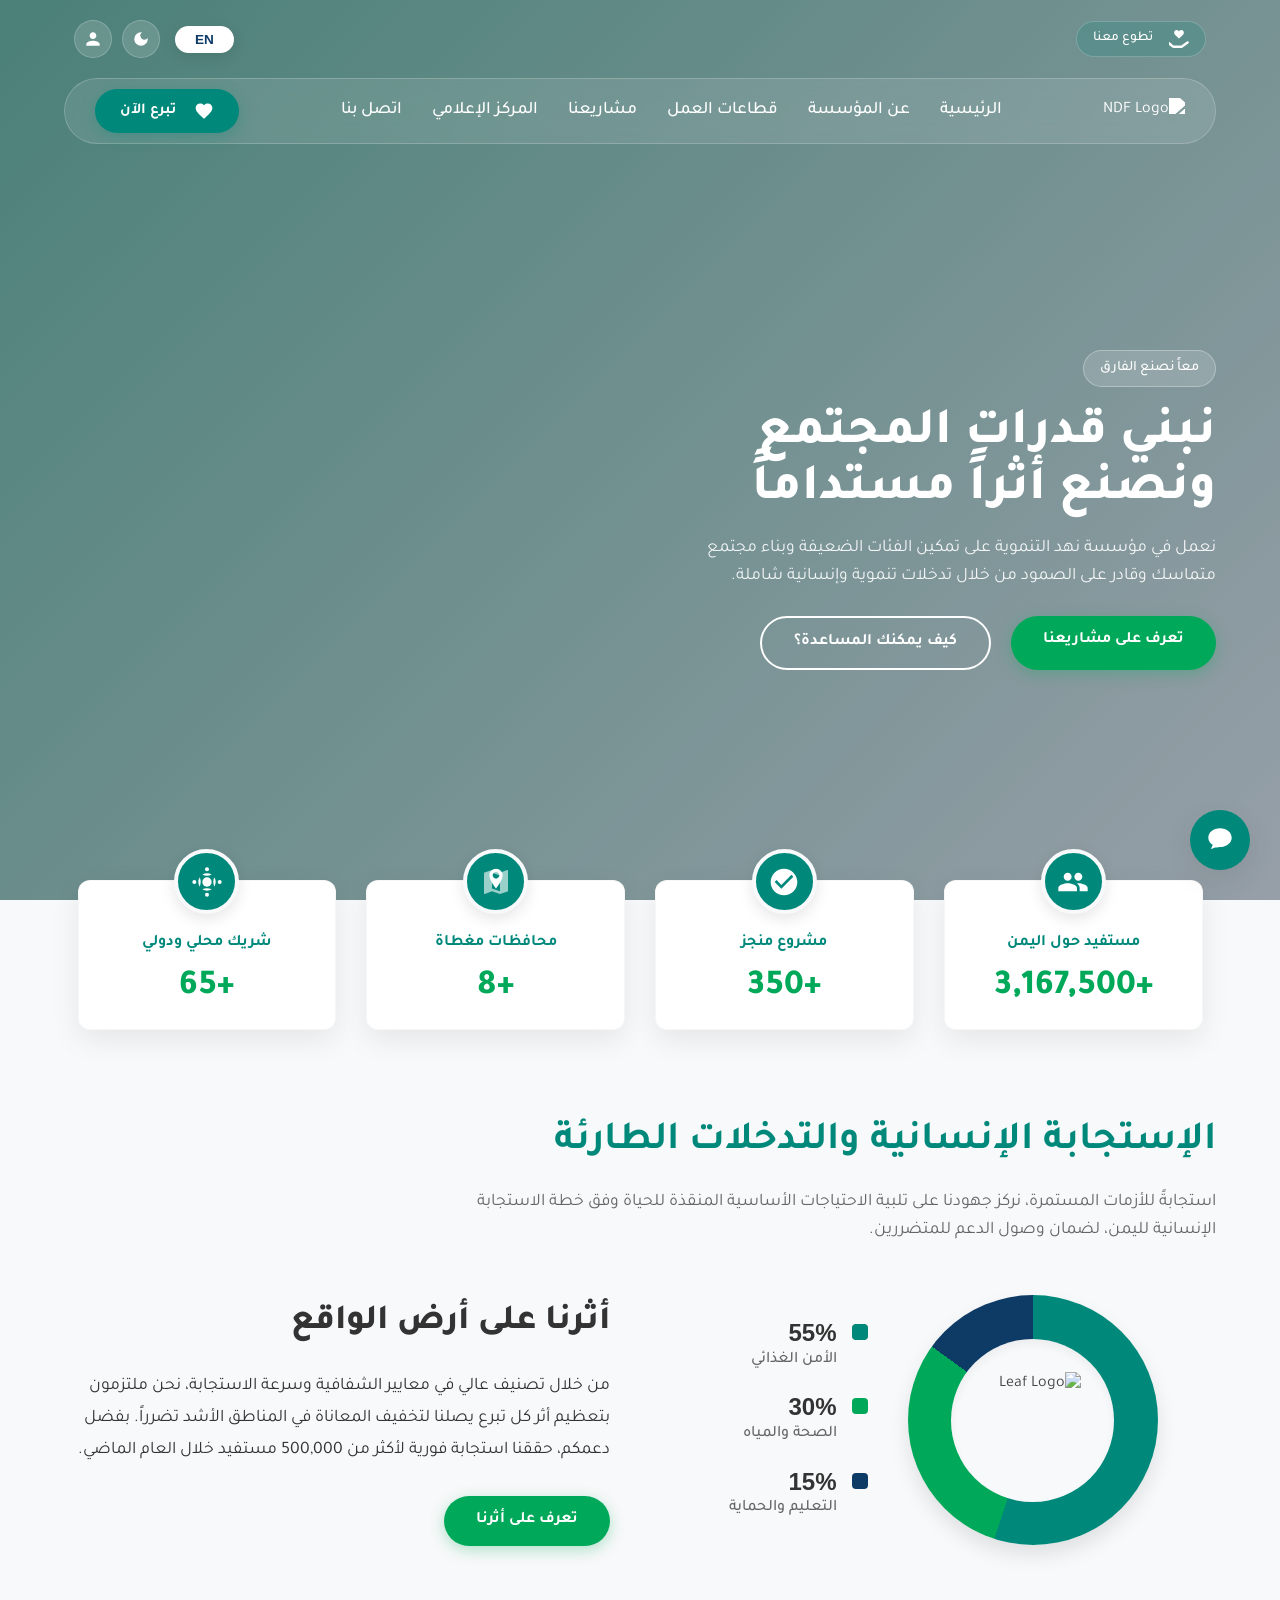
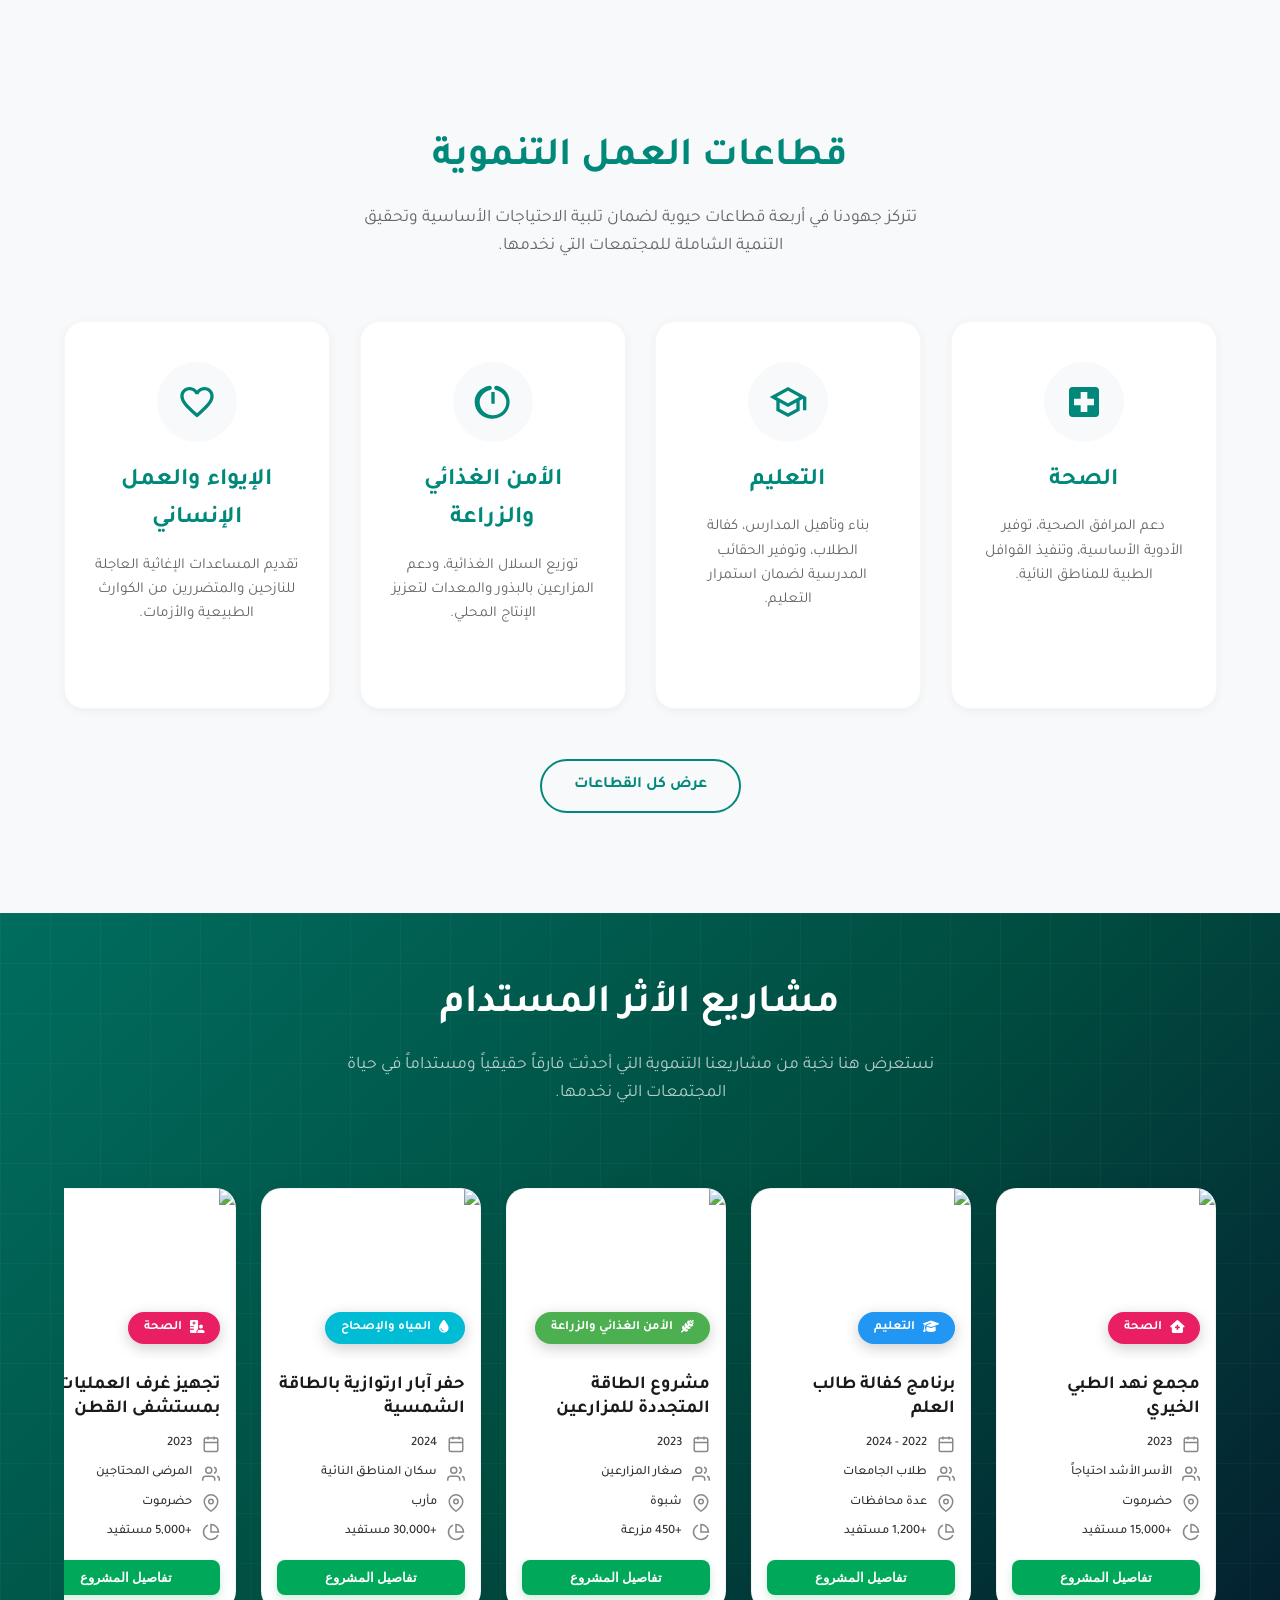
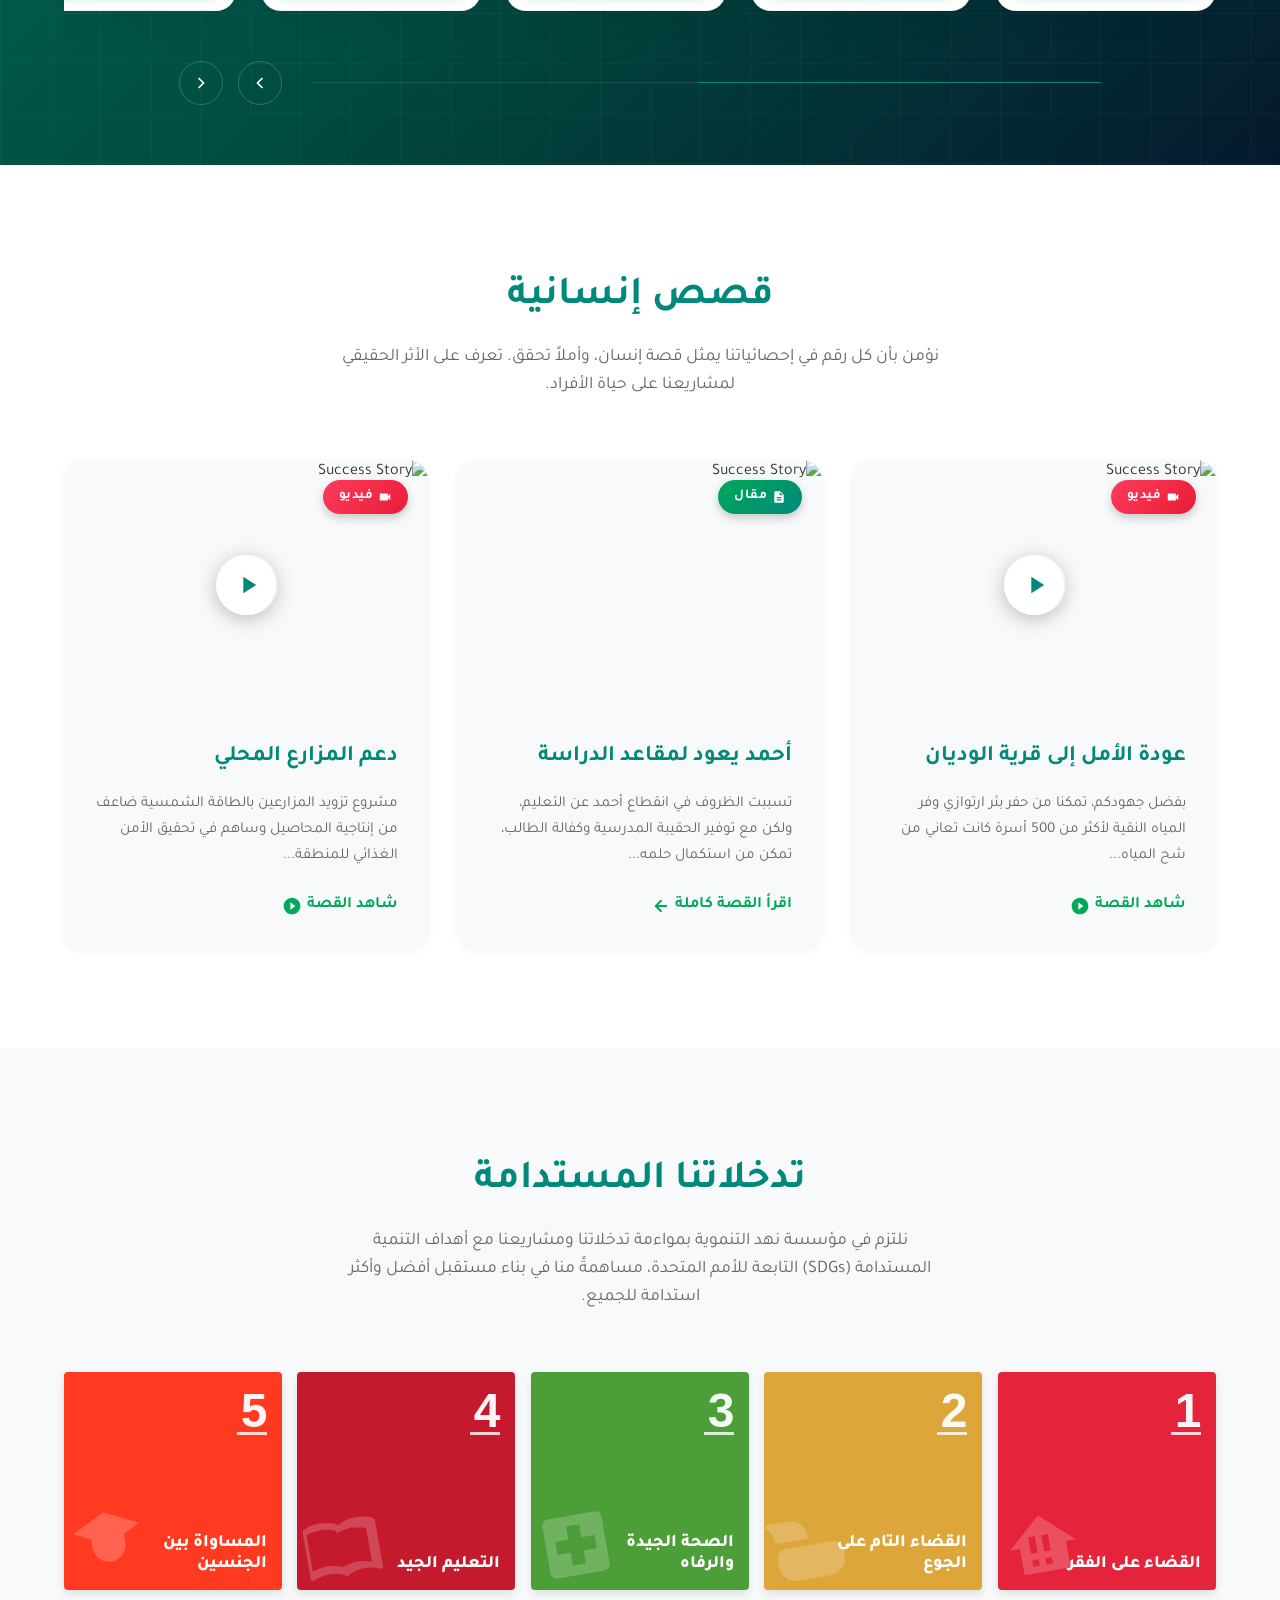
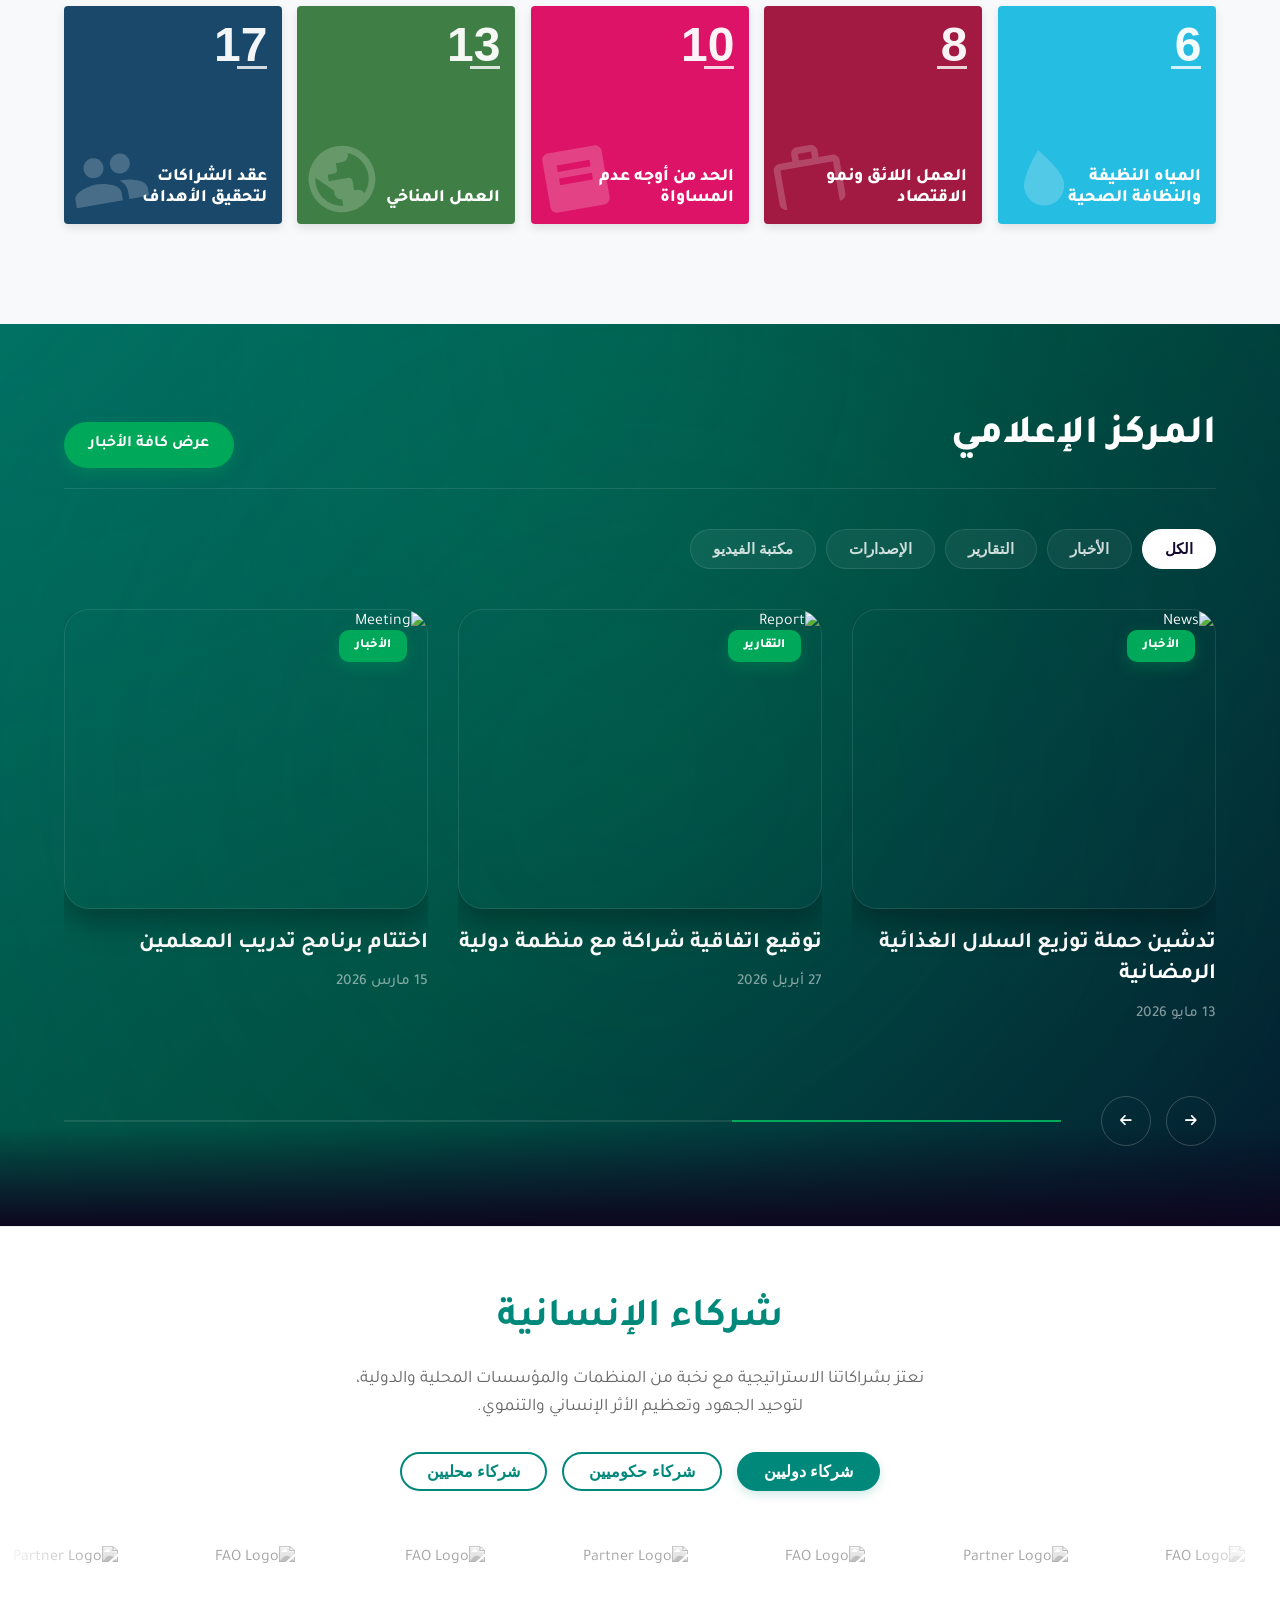
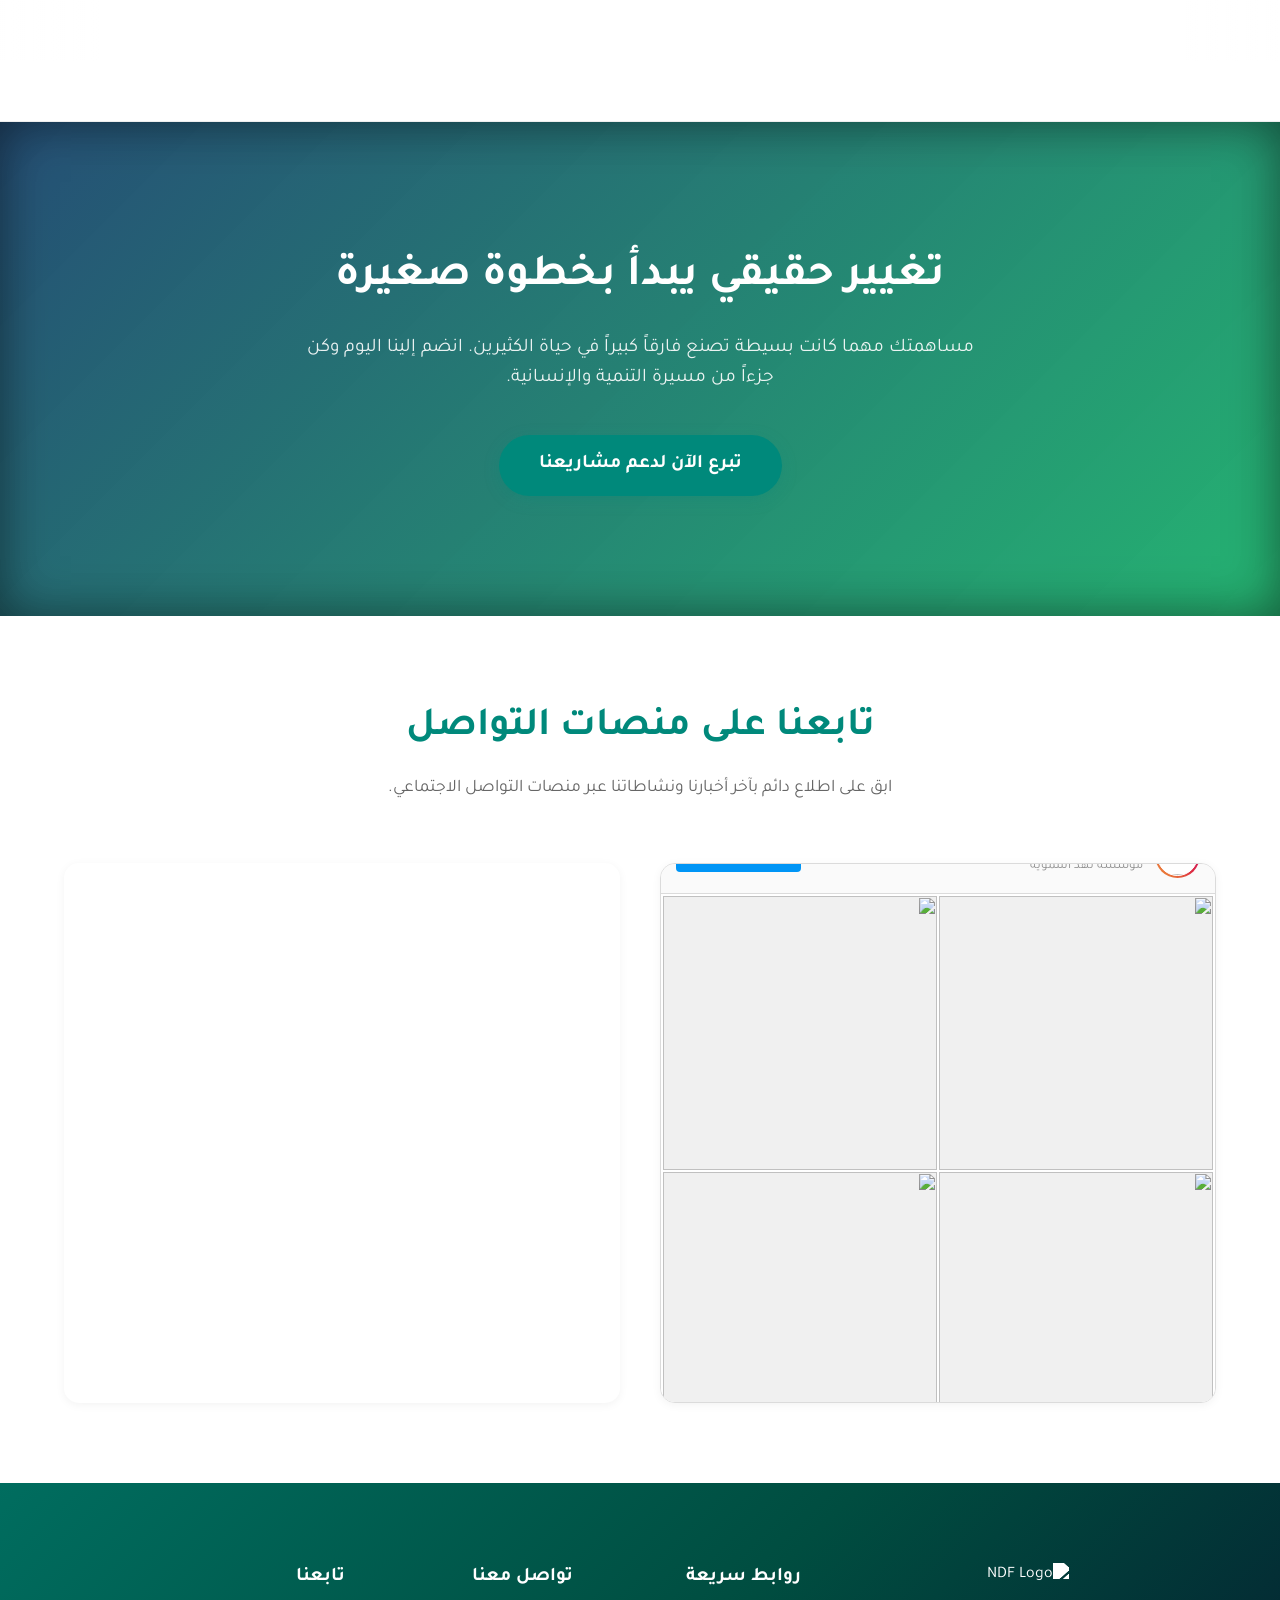
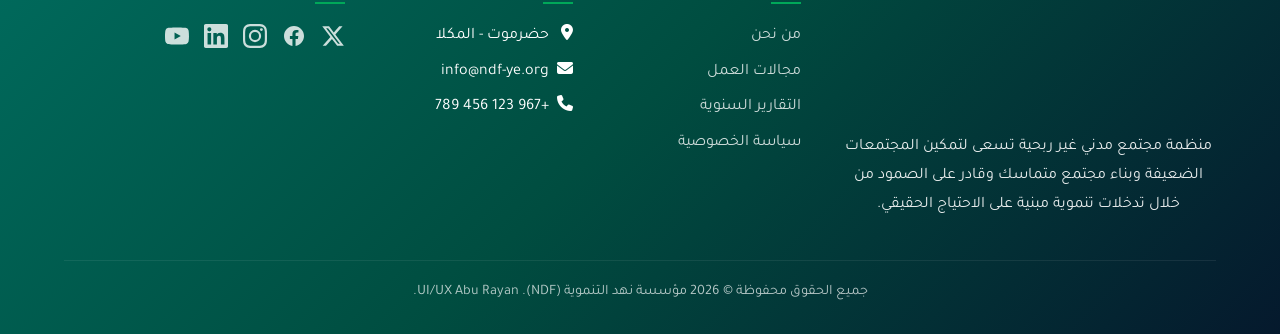
==== commit 5bcf3c85: "تعديل خلفيات الموقع" ====
--- a/index.html
+++ b/index.html
@@ -1175,12 +1175,17 @@
                 </div>
 
                 <!-- Facebook Feed -->
-                <div class="feed-container reveal" style="transition-delay: 0.2s;">
-                    <iframe
-                        src="https://www.facebook.com/plugins/page.php?href=https%3A%2F%2Fwww.facebook.com%2FNDFYE&tabs=timeline&width=500&height=500&small_header=false&adapt_container_width=true&hide_cover=false&show_facepile=true"
-                        width="100%" height="500" style="border:none;overflow:hidden" scrolling="no" frameborder="0"
-                        allowfullscreen="true"
-                        allow="autoplay; clipboard-write; encrypted-media; picture-in-picture; web-share"></iframe>
+                <div class="feed-container reveal" style="transition-delay: 0.2s; padding: 0; background: #fff; overflow: hidden;">
+                    <iframe 
+                        src="https://www.facebook.com/plugins/page.php?href=https%3A%2F%2Fwww.facebook.com%2FNDFYE&tabs=timeline&width=340&height=540&small_header=false&adapt_container_width=true&hide_cover=false&show_facepile=true" 
+                        width="340" 
+                        height="540" 
+                        style="border:none;overflow:hidden; width:100%; height:100%;" 
+                        scrolling="no" 
+                        frameborder="0" 
+                        allowfullscreen="true" 
+                        allow="autoplay; clipboard-write; encrypted-media; picture-in-picture; web-share">
+                    </iframe>
                 </div>
             </div>
         </div>
--- a/style.css
+++ b/style.css
@@ -196,8 +196,8 @@
     display: flex;
     align-items: center;
     gap: 8px;
-    background: rgba(255, 255, 255, 0.15);
-    backdrop-filter: blur(5px);
+    background: rgba(0, 137, 123, 0.2);
+    backdrop-filter: blur(10px);
     padding: 6px 16px;
     border-radius: 50px;
     font-size: 0.85rem;
@@ -224,7 +224,7 @@
     display: flex;
     align-items: center;
     gap: 8px;
-    background: rgba(255, 255, 255, 0.15);
+    background: rgba(0, 137, 123, 0.2);
     color: var(--white);
     padding: 6px 16px;
     border-radius: 50px;
@@ -525,8 +525,20 @@
     left: 0;
     width: 100%;
     height: 100%;
-    background: linear-gradient(90deg, rgba(13, 59, 102, 0.85) 0%, rgba(13, 59, 102, 0.4) 100%);
+    background: linear-gradient(135deg, rgba(0, 77, 64, 0.7) 0%, rgba(5, 25, 45, 0.4) 100%);
     z-index: 2;
+}
+
+.hero-overlay::after {
+    content: '';
+    position: absolute;
+    top: 0;
+    left: 0;
+    width: 100%;
+    height: 100%;
+    background: url('https://www.transparenttextures.com/patterns/carbon-fibre.png');
+    opacity: 0.04;
+    pointer-events: none;
 }
 
 @keyframes kenBurns {
@@ -1480,8 +1492,7 @@
 
 /* Footer */
 footer {
-    background: #031424;
-    background: radial-gradient(circle at 80% 20%, #0c3e5a 0%, #031424 100%);
+    background: linear-gradient(135deg, #006d5f 0%, #004d40 50%, #05192d 100%);
     color: var(--white);
     padding: 80px 0 30px;
     position: relative;
@@ -1525,11 +1536,10 @@
     width: 100%;
     height: 100%;
     z-index: 1;
-    opacity: 0.05;
+    opacity: 0.03;
     pointer-events: none;
-    background-image: url("data:image/svg+xml,%3Csvg width='100' height='100' viewBox='0 0 100 100' xmlns='http://www.w3.org/2000/svg'%3E%3Cpath d='M50 20c15 0 25 15 25 30s-10 30-25 30-25-15-25-30 10-30 25-30z M45 40c-5 0-8 5-8 10s3 10 8 10s8-5 8-10-3-10-8-10z M55 45c5 0 8 5 8 10s-3 10-8 10s-8-5-8-10 3-10 8-10z' fill='%23008080'/%3E%3C/svg%3E");
+    background: url('https://www.transparenttextures.com/patterns/carbon-fibre.png');
     background-repeat: repeat;
-    background-size: 150px;
 }
 
 footer .container {
@@ -2184,11 +2194,26 @@
 /* Projects Slider Section */
 .projects-slider-section {
     padding: 60px 0;
-    background: #0f172a;
-    background: radial-gradient(circle at 20% 30%, #164e63 0%, #0f172a 70%);
+    background: linear-gradient(135deg, #006d5f 0%, #004d40 50%, #05192d 100%);
     color: #ffffff;
     position: relative;
     overflow: hidden;
+}
+
+/* Clear technical grid pattern */
+.projects-slider-section::after {
+    content: '';
+    position: absolute;
+    top: 0;
+    left: 0;
+    width: 100%;
+    height: 100%;
+    background-image: 
+        linear-gradient(rgba(255, 255, 255, 0.03) 1px, transparent 1px),
+        linear-gradient(90deg, rgba(255, 255, 255, 0.03) 1px, transparent 1px);
+    background-size: 50px 50px;
+    pointer-events: none;
+    z-index: 1;
 }
 
 .section-bg-waves {
@@ -2379,20 +2404,20 @@
 .project-btn {
     width: 100%;
     padding: 10px;
-    background: #7c4dff; /* Purple like the image */
+    background: var(--secondary-color);
     color: white;
     border: none;
-    border-radius: 10px;
-    font-weight: 600;
+    border-radius: 8px;
+    font-weight: 700;
     cursor: pointer;
     transition: all 0.3s ease;
-    margin-top: auto;
+    box-shadow: 0 4px 10px rgba(0, 168, 89, 0.2);
 }
 
 .project-btn:hover {
-    background: #651fff;
+    background: #008c4a;
     transform: translateY(-2px);
-    box-shadow: 0 5px 15px rgba(124, 77, 255, 0.3);
+    box-shadow: 0 6px 15px rgba(0, 168, 89, 0.3);
 }
 
 .slider-nav {
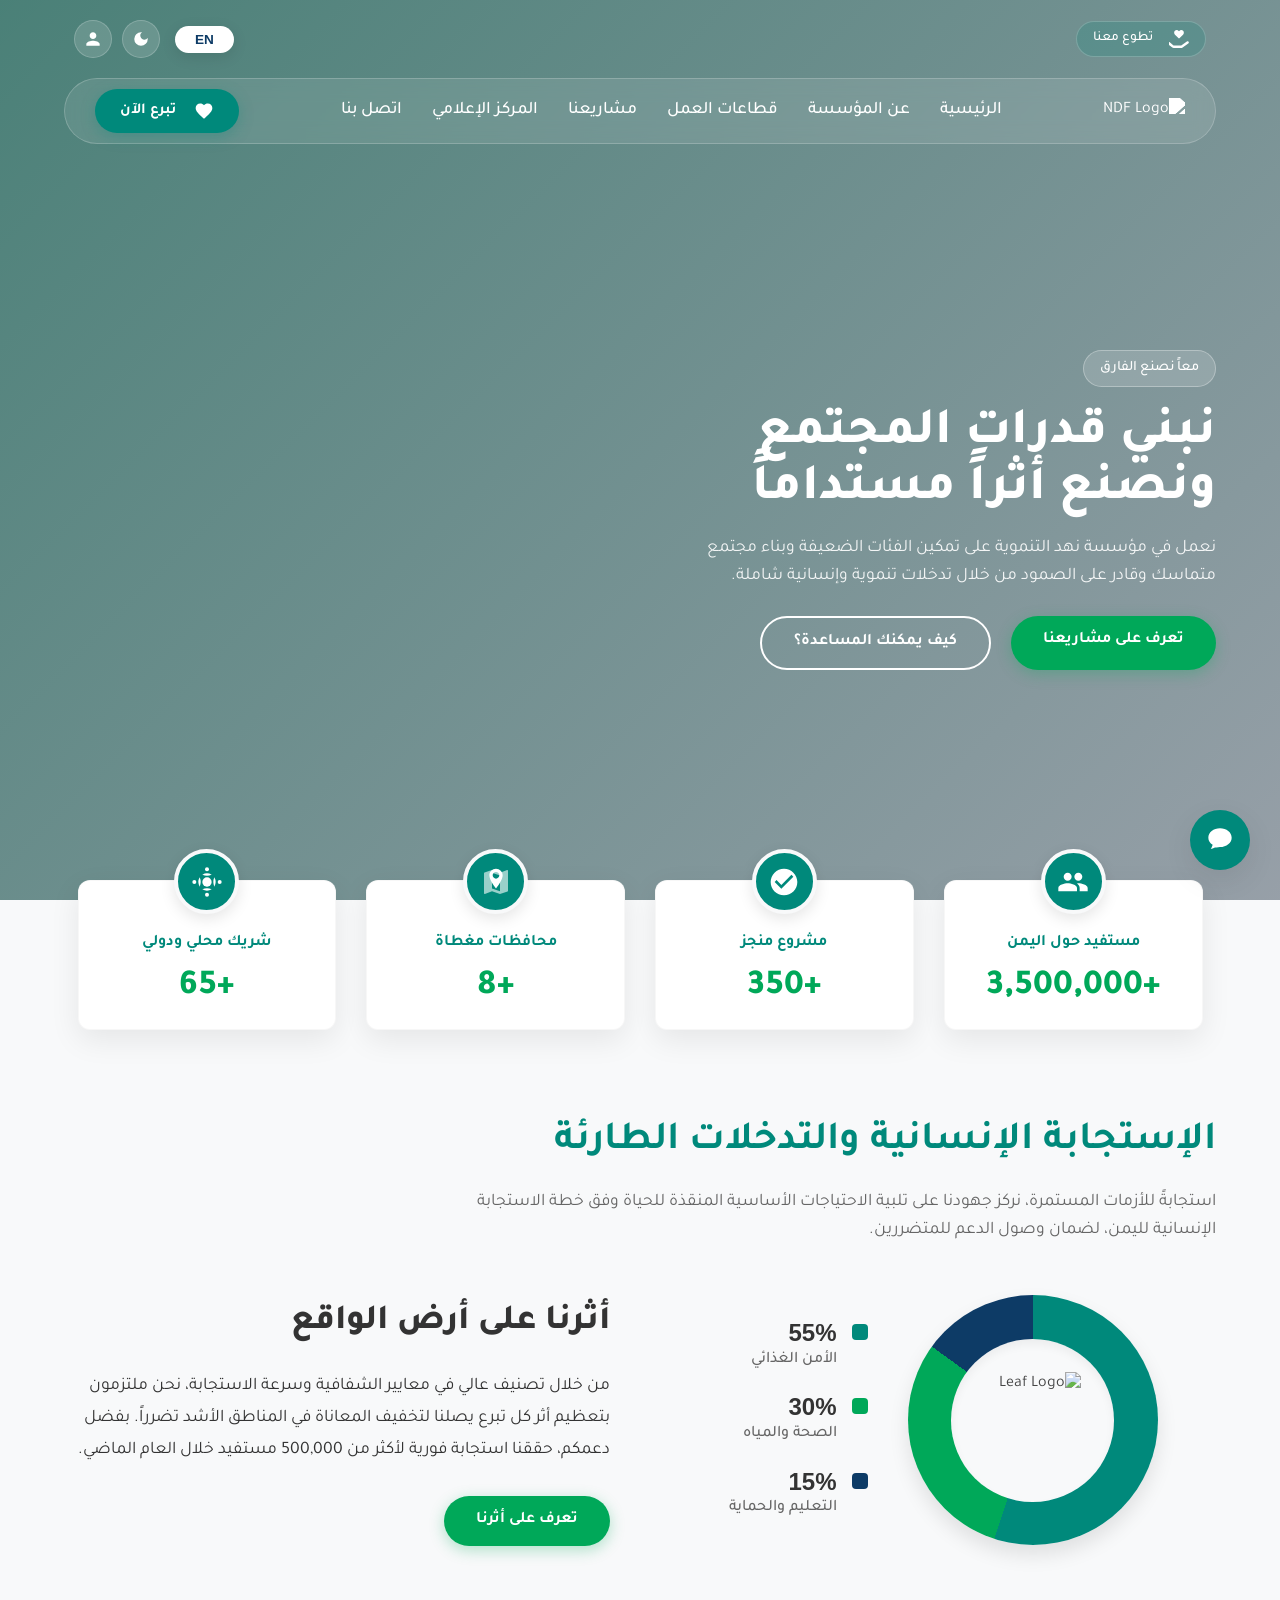
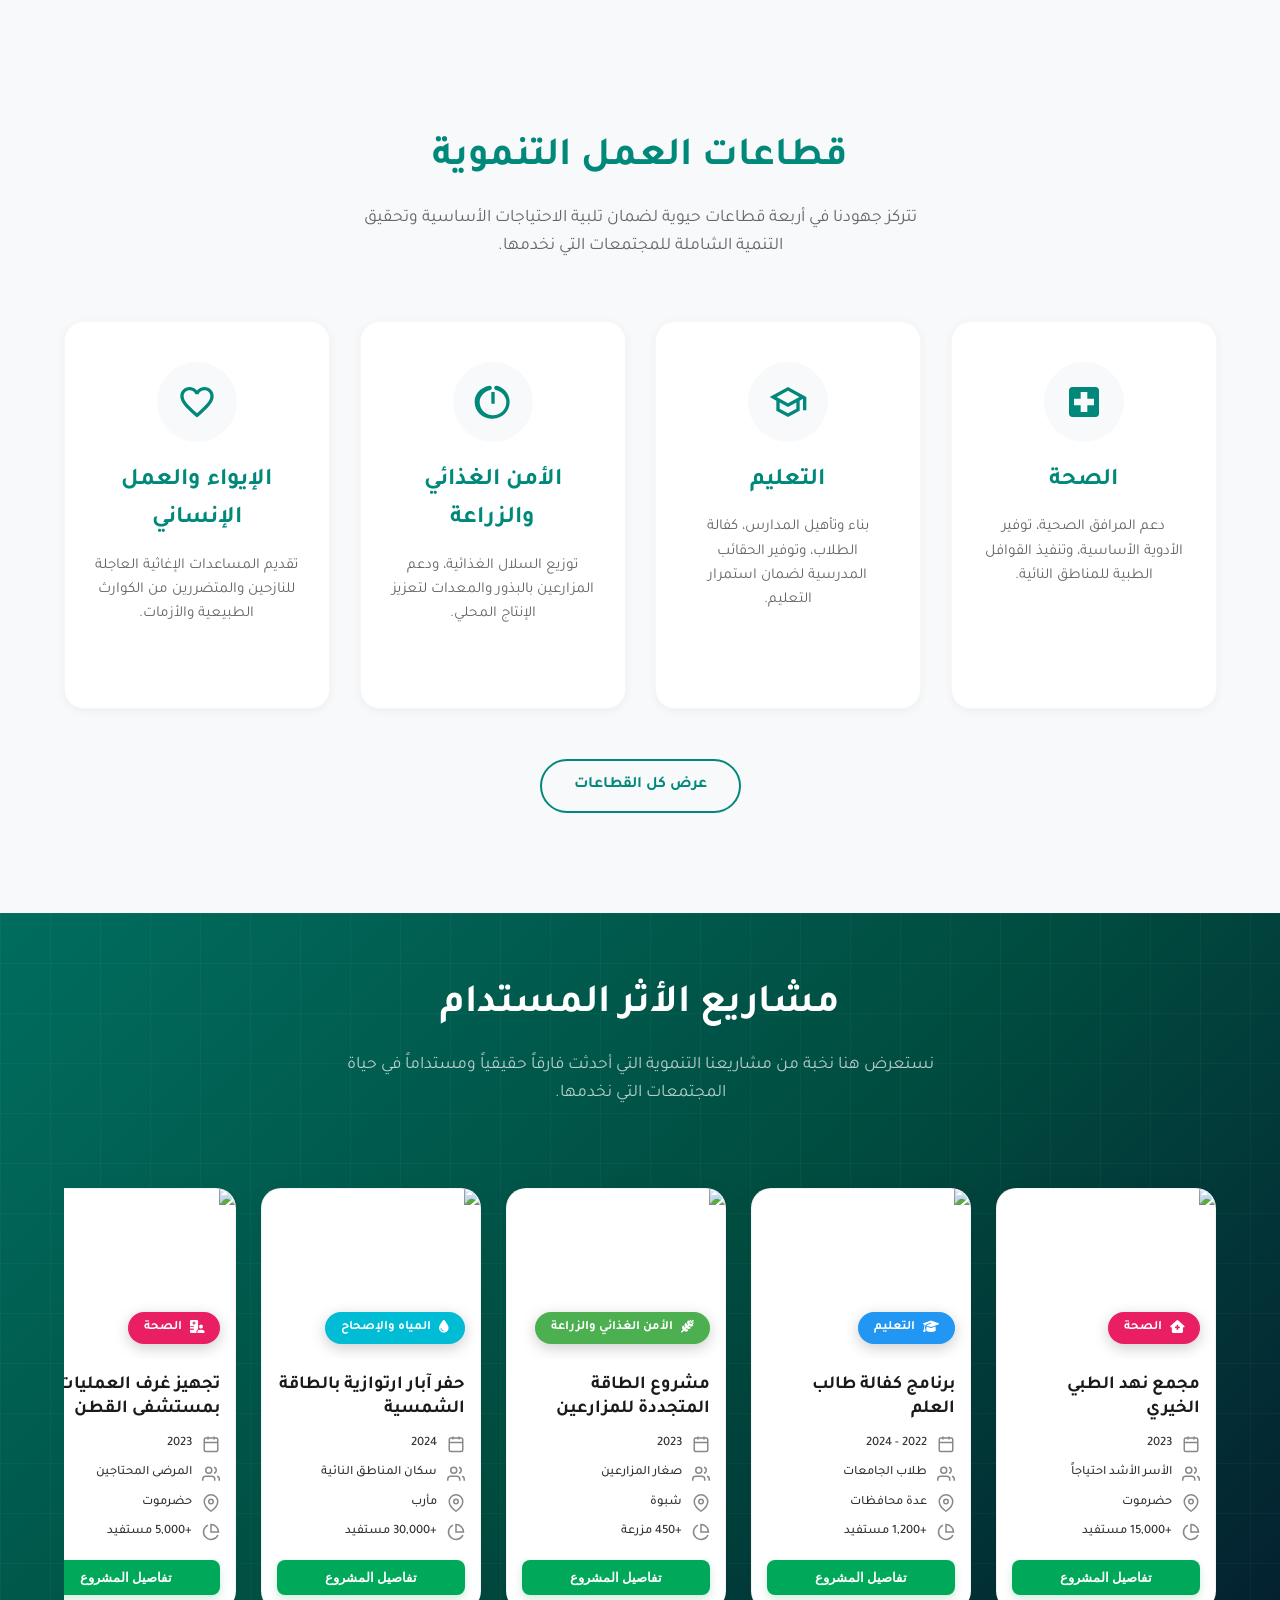
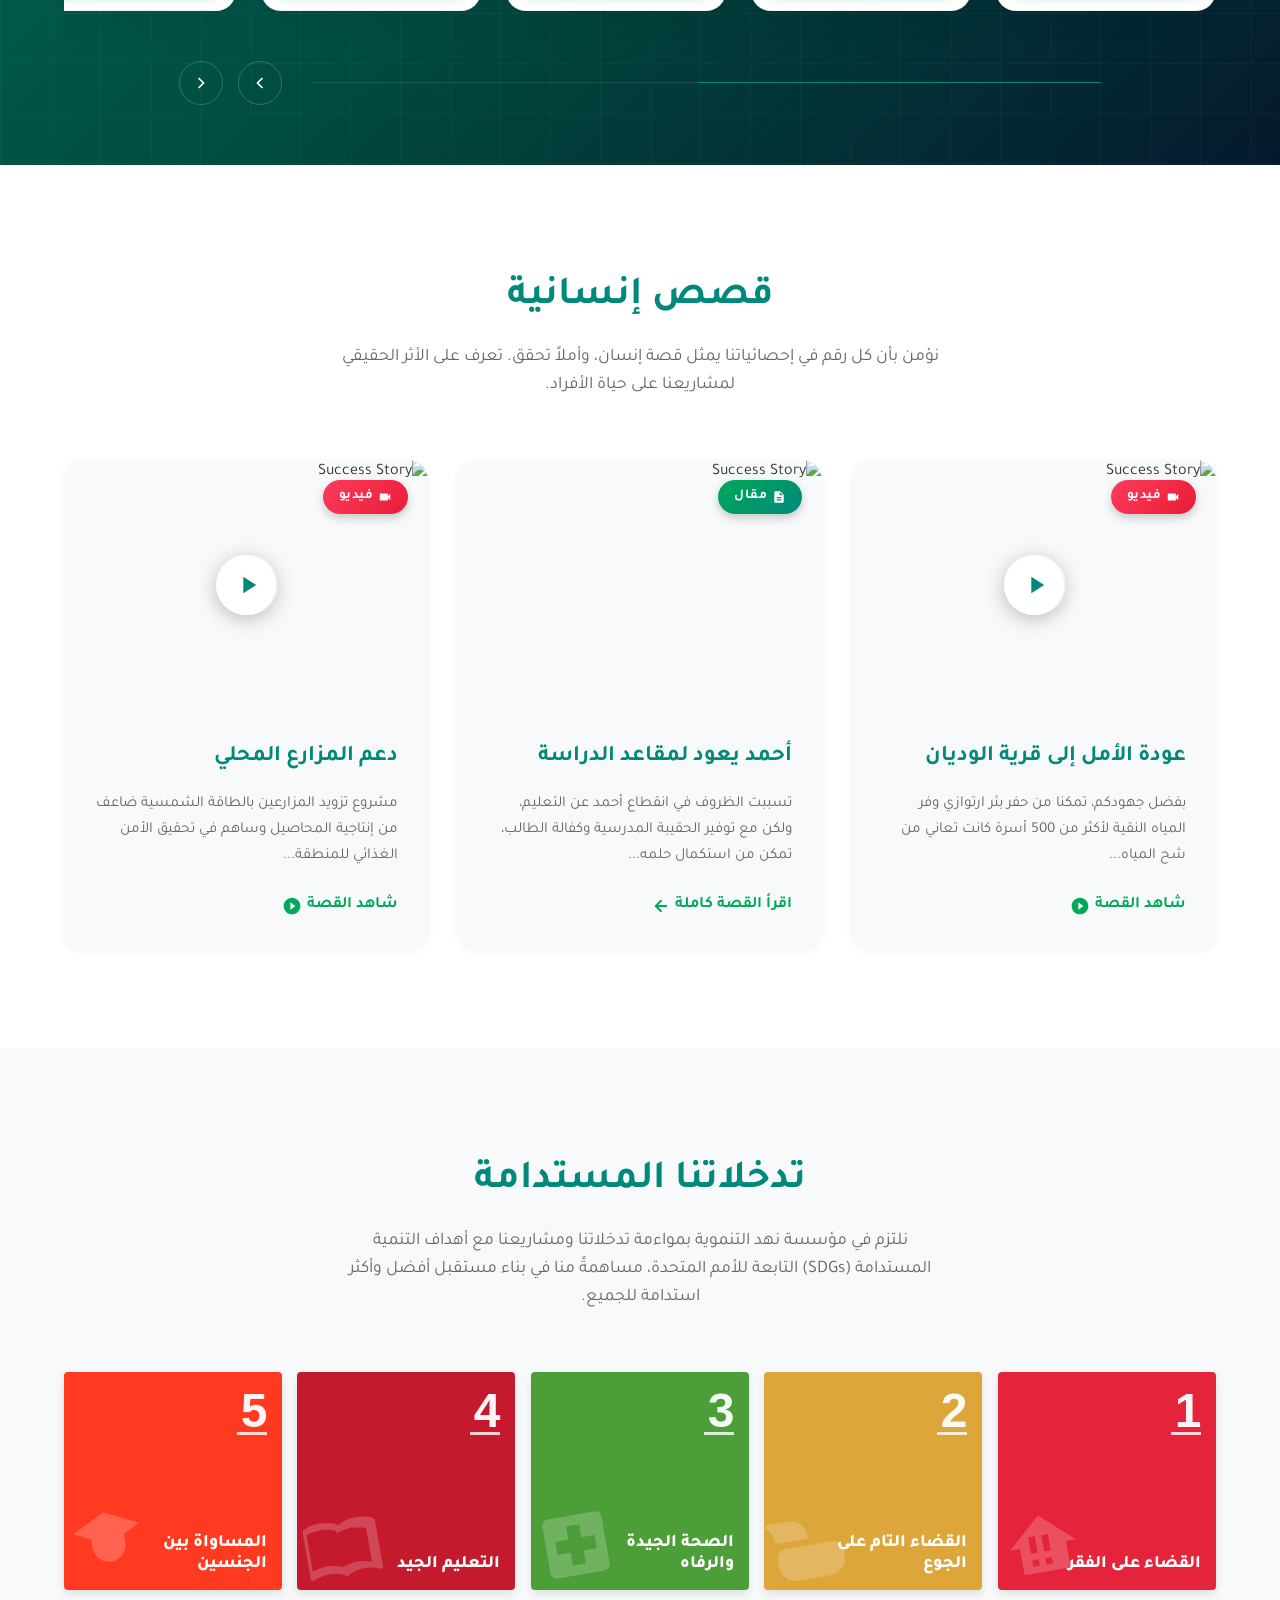
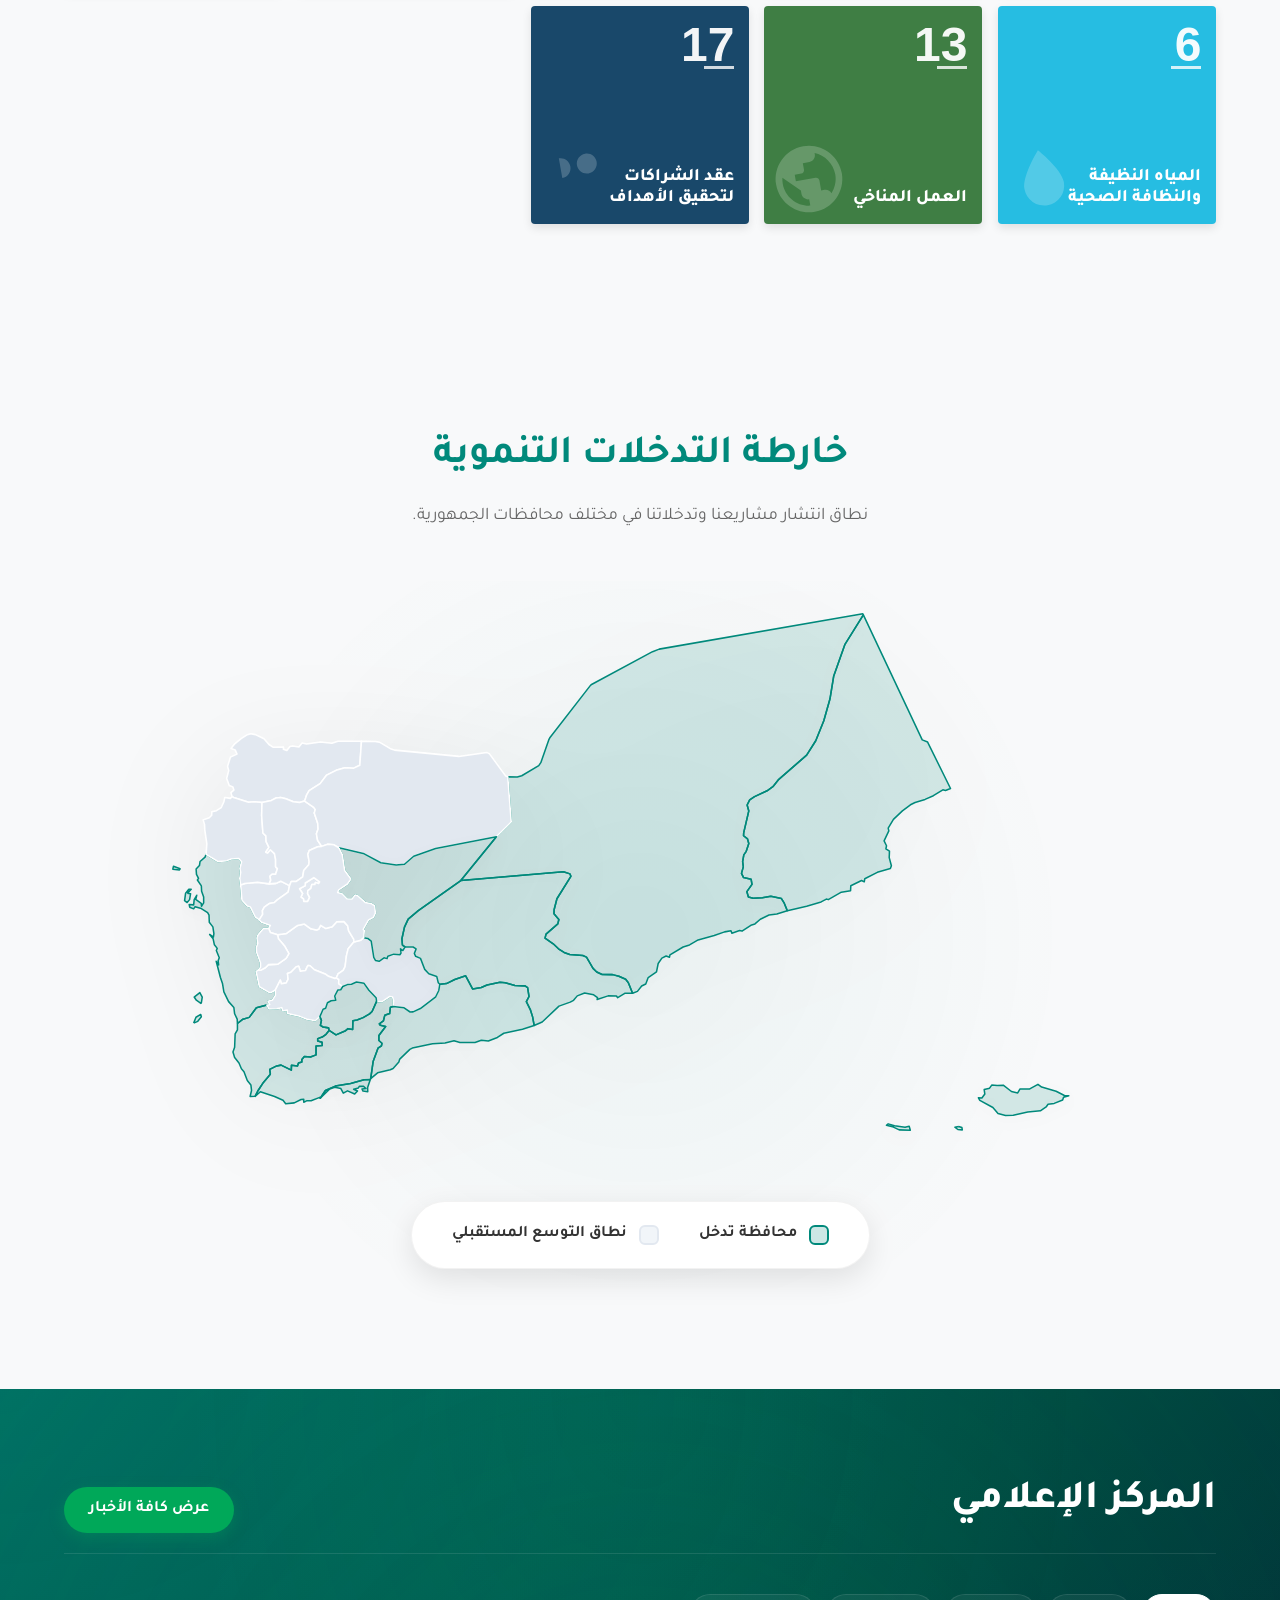
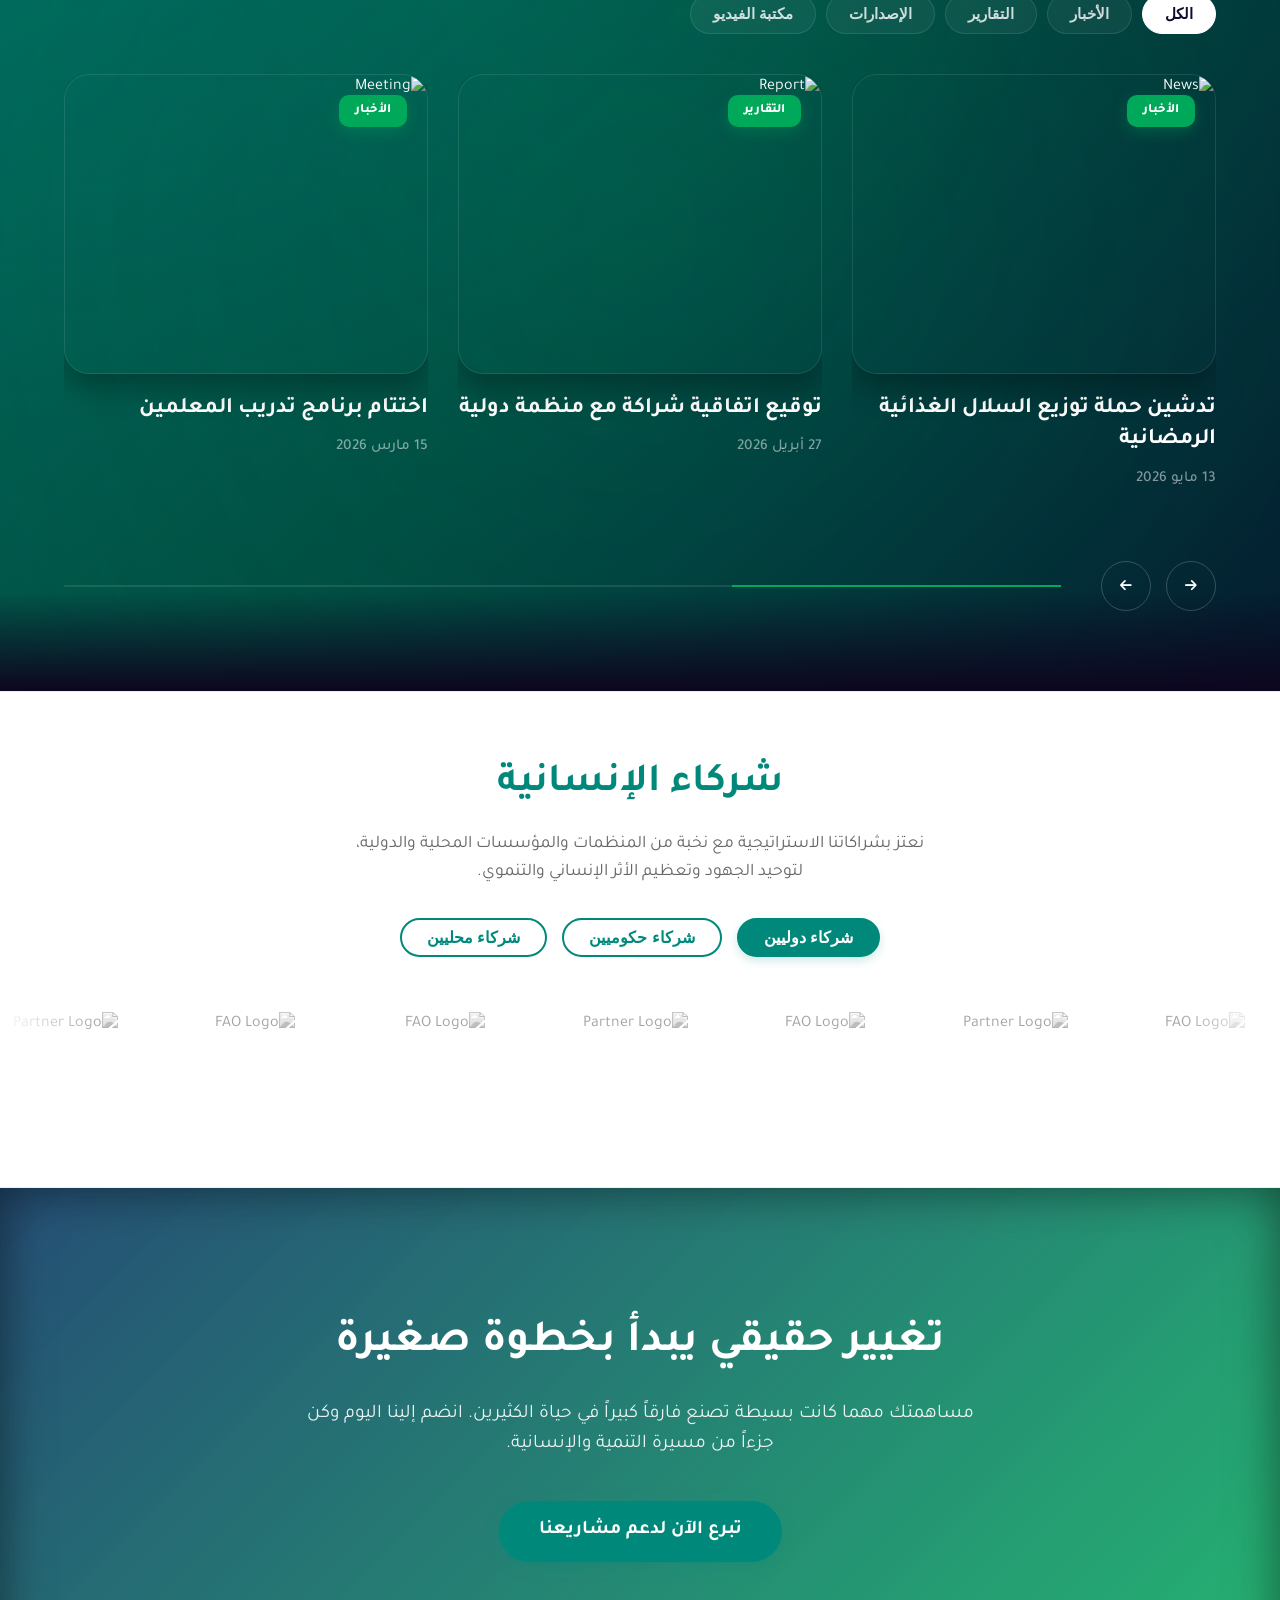
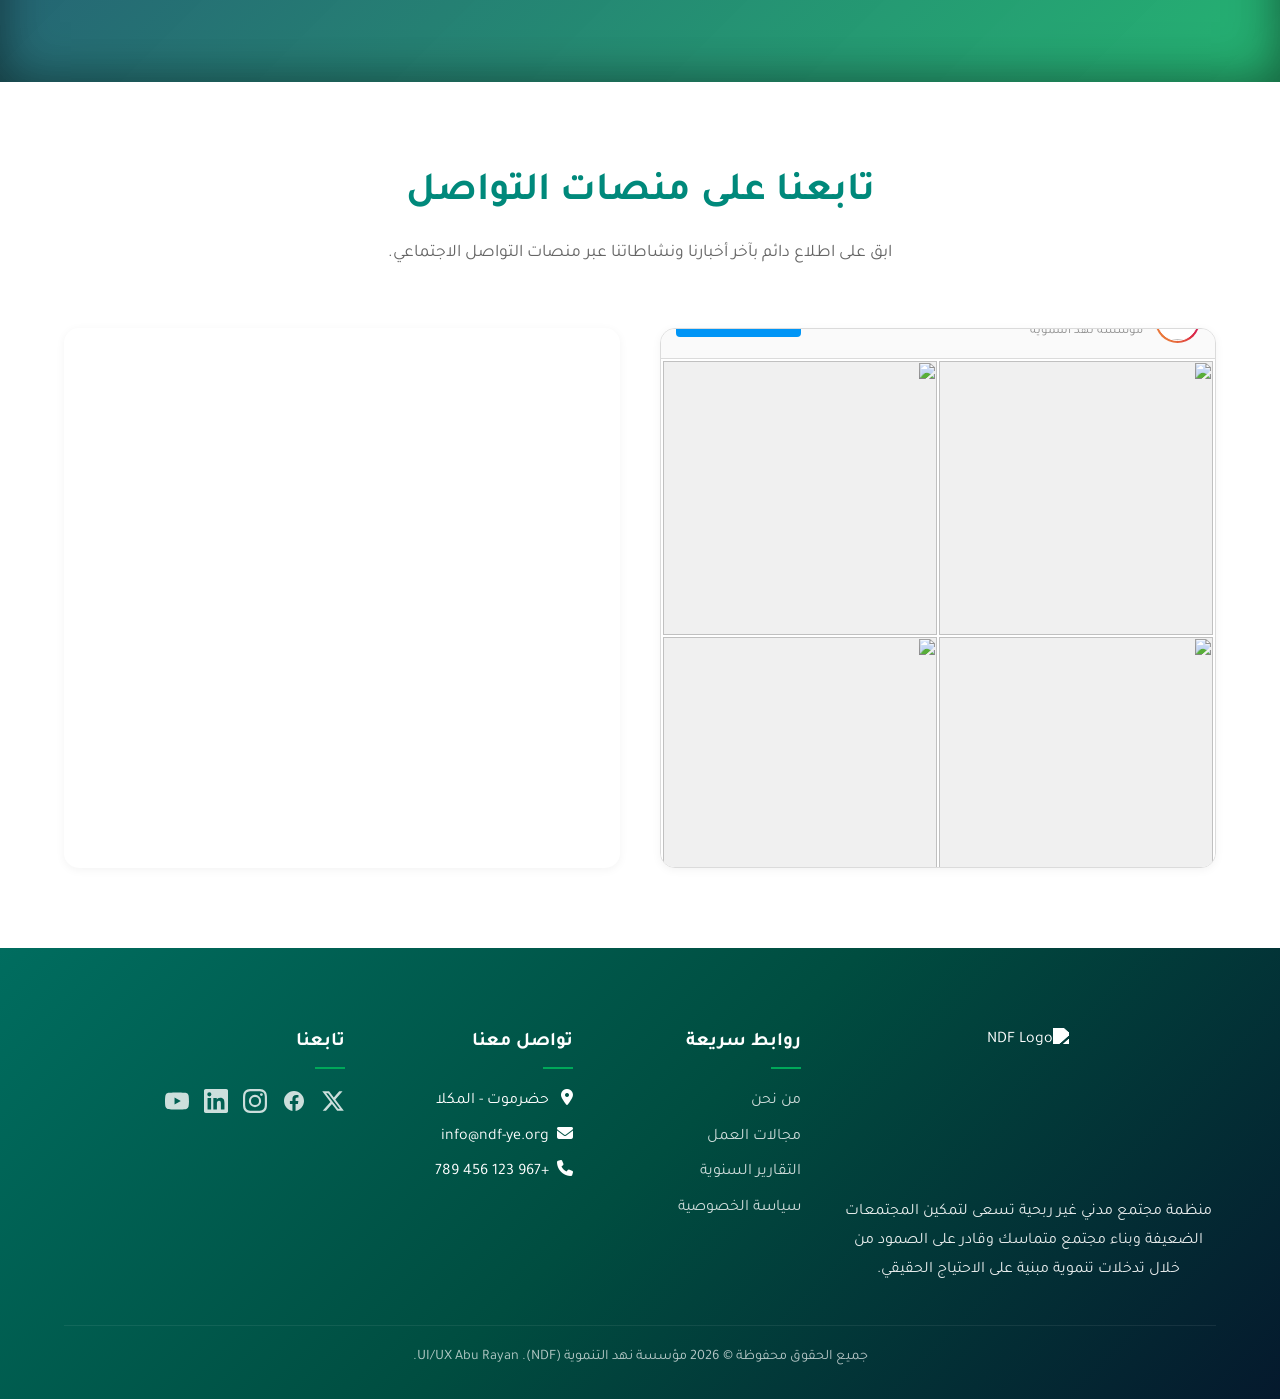
==== commit 131abafa: "تديث الموبايل" ====
--- a/index.html
+++ b/index.html
@@ -12,7 +12,7 @@
     <link rel="stylesheet" href="https://cdnjs.cloudflare.com/ajax/libs/font-awesome/6.4.0/css/all.min.css">
 </head>
 
-<body>
+<body class="no-js">
 
     <!-- Modern Floating Header -->
     <header id="header">
@@ -70,6 +70,26 @@
                         <li><a href="#" data-translate="nav_media">المركز الإعلامي</a></li>
                         <li><a href="#" data-translate="nav_contact">اتصل بنا</a></li>
                     </ul>
+                    
+                    <div class="mobile-menu-utility">
+                        <button class="capsule-toggle lang-toggle-btn">
+                            <span class="lang-text" data-translate="lang_btn">English</span>
+                        </button>
+                        
+                        <div class="icon-actions">
+                            <button class="circle-action-btn theme-toggle-btn" aria-label="Toggle Dark Mode">
+                                <svg viewBox="0 0 24 24" width="18" height="18" fill="currentColor">
+                                    <path d="M12 3a9 9 0 1 0 9 9c0-.46-.04-.92-.1-1.36a5.389 5.389 0 0 1-4.4 2.26 5.403 5.403 0 0 1-3.14-9.8c-.44-.06-.9-.1-1.36-.1z" />
+                                </svg>
+                            </button>
+                            
+                            <a href="#" class="circle-action-btn login-trigger" aria-label="Login">
+                                <svg viewBox="0 0 24 24" width="20" height="20" fill="currentColor">
+                                    <path d="M12 12c2.21 0 4-1.79 4-4s-1.79-4-4-4-4 1.79-4 4 1.79 4 4 4zm0 2c-2.67 0-8 1.34-8 4v2h16v-2c0-2.66-5.33-4-8-4z"/>
+                                </svg>
+                            </a>
+                        </div>
+                    </div>
                 </nav>
 
                 <div class="header-cta">
@@ -796,51 +816,11 @@
                         </div>
                     </div>
                 </div>
-                <!-- Goal 8 -->
-                <div class="sdg-card reveal" style="background-color: var(--sdg-8); transition-delay: 0.4s;">
-                    <div class="sdg-front">
-                        <div class="sdg-header">
-                            <span class="sdg-number">8</span>
-                        </div>
-                        <div class="sdg-body">
-                            <h3 data-translate="sdg_8">العمل اللائق ونمو الاقتصاد</h3>
-                            <svg class="sdg-icon" viewBox="0 0 24 24" fill="currentColor">
-                                <path
-                                    d="M16 6V4c0-1.1-.9-2-2-2h-4c-1.1 0-2 .9-2 2v2H4c-1.1 0-2 .9-2 2v10c0 1.1.9 2 2 2h16c1.1 0 2-.9 2-2V8c0-1.1-.9-2-2-2h-4zM10 4h4v2h-4V4zm10 16H4V8h16v12z" />
-                            </svg>
-                        </div>
-                    </div>
-                    <div class="sdg-overlay">
-                        <div class="sdg-overlay-content">
-                            <p data-translate="sdg_8_desc">توفير فرص عمل وتدريب مهني للشباب وتمويل المشاريع الصغيرة.</p>
-                        </div>
-                    </div>
-                </div>
-                <!-- Goal 10 -->
-                <div class="sdg-card reveal" style="background-color: var(--sdg-10); transition-delay: 0.45s;">
-                    <div class="sdg-front">
-                        <div class="sdg-header">
-                            <span class="sdg-number">10</span>
-                        </div>
-                        <div class="sdg-body">
-                            <h3 data-translate="sdg_10">الحد من أوجه عدم المساواة</h3>
-                            <svg class="sdg-icon" viewBox="0 0 24 24" fill="currentColor">
-                                <path
-                                    d="M19 3H5c-1.1 0-2 .9-2 2v14c0 1.1.9 2 2 2h14c1.1 0 2-.9 2-2V5c0-1.1-.9-2-2-2zm-2 10H7v-2h10v2zm0-4H7V7h10v2z" />
-                            </svg>
-                        </div>
-                    </div>
-                    <div class="sdg-overlay">
-                        <div class="sdg-overlay-content">
-                            <p data-translate="sdg_10_desc">الوصول بالخدمات الأساسية للفئات المهمشة والنازحين.</p>
-                        </div>
-                    </div>
-                </div>
                 <!-- Goal 13 -->
                 <div class="sdg-card reveal" style="background-color: var(--sdg-13); transition-delay: 0.5s;">
                     <div class="sdg-front">
-                        <div class="sdg-header">
-                            <span class="sdg-number">13</span>
+<div class="sdg-header">
+                        <span class="sdg-number">13</span>
                         </div>
                         <div class="sdg-body">
                             <h3 data-translate="sdg_13">العمل المناخي</h3>
@@ -866,7 +846,7 @@
                             <h3 data-translate="sdg_17">عقد الشراكات لتحقيق الأهداف</h3>
                             <svg class="sdg-icon" viewBox="0 0 24 24" fill="currentColor">
                                 <path
-                                    d="M16 11c1.66 0 2.99-1.34 2.99-3S17.66 5 16 5c-1.66 0-3 1.34-3 3s1.34 3 3 3zm-8 0c1.66 0 2.99-1.34 2.99-3S9.66 5 8 5C6.34 5 5 6.34 5 8s1.34 3 3 3zm0 2c-2.33 0-7 1.17-7 3.5V19h14v-2.5c0-2.33-4.67-3.5-7-3.5zm8 0c-.29 0-.62.02-.97.05 1.16.84 1.97 1.97 1.97 3.45V19h6v-2.5c0-2.33-4.67-3.5-7-3.5z" />
+                                    d="M16 11c1.66 0 2.99-1.34 2.99-3S17.66 5 16 5c-1.66 0-3 1.34-3 3s1.34 3 3 3zm-8 0c1.66 0 2.99-1.34 2.99-3S9.66 5 8 5C6.34 5 5 8s1.34 3 3 3zm0 2c-2.33 0-7 1.17-7 3.5V19h14v-2.5c0-2.33-4.67-3.5-7-3.5zm8 0c-.29 0-.62.02-.97.05 1.16.84 1.97 1.97 1.97 3.45V19h6v-2.5c0-2.33-4.67-3.5-7-3.5z" />
                             </svg>
                         </div>
                     </div>
@@ -874,6 +854,65 @@
                         <div class="sdg-overlay-content">
                             <p data-translate="sdg_17_desc">بناء شراكات استراتيجية مع المنظمات المحلية والدولية.</p>
                         </div>
+                    </div>
+                </div>
+            </div>
+        </div>
+    </section>
+
+    <!-- Interactive Yemen Map Section -->
+    <section id="impact-map" class="impact-map-section">
+        <div class="container">
+            <div class="section-header reveal" style="text-align: center; margin-bottom: 50px;">
+                <h2 data-translate="map_title">خارطة التدخلات التنموية</h2>
+                <p data-translate="map_desc" style="color: #666; font-size: 1.1rem; margin-top: 15px;">نطاق انتشار مشاريعنا وتدخلاتنا في مختلف محافظات الجمهورية.</p>
+            </div>
+
+            <div class="map-wrapper reveal">
+<svg id="yemen-map-svg" viewBox="-10 -10 750 430" xmlns="http://www.w3.org/2000/svg">
+                    <g id="governorates">
+                        <path id="YE-HU" title="الحديدة" class="gov-path gov-active" d="M16.3,319.8 18.1,315.2 21.8,313 22.3,314.8 19.5,318.4 16.3,319.8 M22.2,304.5 18.4,301.9 16.7,299.4 21.1,295.9 23,299.4 22.2,304.5 M11.3,218.4 13.9,218.7 13.1,223.3 11.2,225.6 9.2,224.1 10,218.3 12.5,215.2 14.4,215.2 11.3,218.4 M50.5,320.1 50.3,316.7 48.3,312.5 47.7,307.6 43.6,303 39.9,295.4 38.8,288.8 37.2,284.1 33.9,271.5 35.8,274.3 35.4,271.1 36.3,268.7 34,263.1 34.7,261.4 32.5,258.6 31.5,253.9 28.8,250.5 31.7,252.6 32.1,249.8 31.3,244.6 28.5,241 28.3,235.5 27.2,233.5 22.3,230.3 17.4,228.8 16.3,230.5 13.2,229.2 12.8,227.1 16.3,227.4 16.7,223.3 18.7,219.9 17.9,223.2 22.2,226.2 22.4,228.5 24.1,225.8 24.1,221.3 22.5,216.7 22.3,212.6 19.2,208 20.1,206.7 18.5,203.6 18.2,199.4 20.8,196.7 21.3,193.5 25.2,190.1 26,187.9 35.2,193.5 41.4,193.2 45.7,191.5 51.5,191.1 53.7,193.8 52.4,199 53,201.9 52.3,206.7 53,211.9 54,223.8 58.1,228.3 60.5,229 64.3,236.7 67.5,239.2 69.3,241 76.2,243.5 74.9,245.8 70.9,245.7 66.6,250.7 65.7,253.3 66.4,257.6 65.2,260.5 65.4,264.5 68.5,272.8 68.5,276.1 66.5,278.5 65,279.4 67.6,291.4 74.8,295.6 76.8,296 80.1,293.9 80.1,298.1 77.9,301.7 74.3,302.6 75.7,305.4 73.5,305.7 65.3,307.8 59.7,315.3 54.8,316.7 50.5,320.1 M5.7,199.2 5.2,200.1 0,199.5 0.5,197.3 5.7,199.2Z" />
+                        <path id="YE-HD" title="حضرموت" class="gov-path gov-active" d="M480.1,232 471.9,234.5 465.8,235.3 459,238.6 454.8,242.3 451.6,243.4 444.7,247.9 442.8,247.5 436.8,249.5 436.1,247.7 431.1,248.5 423,251.4 410.4,254.8 403.7,258.7 398.7,260.3 388.4,266.4 388,268.3 385.4,267.4 382.1,269 379.2,273.2 377.9,279.7 371.4,284.2 369.5,289.2 366.3,290.8 363,295 359.2,296.5 355.9,288.2 353.8,285.5 348.5,283.2 343.6,281.9 335.4,281.8 331.2,279.8 328.3,277 323.2,268.2 320.3,266.9 310.1,266.1 305.7,264.6 301.3,261.7 297.2,257.8 290.8,253.4 291.6,250.3 300.8,242.3 301.6,238.8 297.8,234.3 297.9,231.2 300.1,222.6 311,205.1 310.3,203.2 305.2,201.5 225,208.4 252.8,174.2 264.4,162.6 261.7,127.3 269.1,127.5 272.6,126.5 285.9,118.6 287.5,116.3 293.7,98.5 294.7,96.6 326.3,55.9 327.5,55 374.8,29.6 380,27.6 539.1,0 539.5,0.9 525,24.1 516.3,48.8 513.4,66.6 508.6,83.5 502.3,99.2 495.2,110.4 473,129.8 468.8,135.1 464.3,138.3 454.5,142.8 450.7,145.4 448.7,149.4 450,154 446,171.2 445.9,173.4 449,175.9 450,179.5 448,185.6 446.1,188.3 445.2,193.6 445.7,197.7 444.3,202.8 445.9,206.1 451.8,207.3 452.5,211.4 448.5,217.1 449.7,221.2 453.4,222.3 460.6,221.8 467.2,220.6 475.5,222.5 477.7,226.1 480.1,232Z" />
+                        <path id="YE-SU" title="سقطرى" class="gov-path gov-active" d="M613.9,400.5 616.5,401.4 616.8,403.2 613.3,402.9 611,401.1 613.9,400.5 M563.9,399.9 572.1,401.2 575.3,400.4 576.2,403.5 567.5,403.2 563,401 557.5,399.6 558.9,398.5 563.9,399.9 M644.1,368.6 648.8,368.3 655.2,373.2 660.1,374.3 661.8,371.3 669.5,371.2 675.9,367.6 678.8,369.7 690.1,373 696.6,376.3 700,376.5 695.9,377.7 695.2,379.8 688.6,382.5 683.8,383.2 682.3,385.3 677.8,388.3 667.9,389.2 656.6,391.8 650.6,391.9 644.7,390.4 640.7,385.7 630.5,380.1 629.4,378.1 632.1,378.3 634.4,375.2 633.9,371.7 638.1,370.6 639.8,368.2 644.1,368.6" />
+                        <path id="YE-SA" title="أمانة العاصمة" class="gov-path" d="M114.7,209.4 113.9,210.7 111.4,210 111,211.5 108.6,211.5 107.9,214.5 105.5,216.3 105.3,218.6 106.9,221.6 105.4,224.7 102.3,224.8 102.1,222.8 100.1,221.4 101.4,218.5 99,214.8 103.5,212.4 103.5,210.3 110.2,206.1 114.7,209.4Z" />
+                        <path id="YE-TA" title="تعز" class="gov-path gov-active" d="M66.4,372.8 64.3,377 60.4,377.1 61.5,372.4 61,368.1 58.2,364.6 55.6,357.7 53.6,355.4 51.7,350.9 48.3,346.6 47,342.4 48.3,338.6 48.7,328.1 50.5,325 50.5,320.1 54.8,316.7 59.7,315.3 65.3,307.8 73.5,305.7 75.1,308.7 81.2,308.6 85.1,307.7 85.9,310.3 89.4,309.6 89.5,312.3 99.1,314.5 104.8,316.8 111.4,317.9 114.9,314.7 116.1,317.6 115.3,321.6 117.4,322.8 121.7,323.5 122.1,325.5 119.7,328.5 116.7,330.7 113.2,331.9 113.2,333.8 116.6,334.8 116.8,337.3 111.9,337.7 111.9,344.6 107.6,346.3 102.8,345.9 100.8,348.3 100.8,350.1 98.2,350.9 97.4,353.3 92.7,352.7 92.6,356.5 84.6,352.6 81.2,353.2 75.7,355.9 76.2,359.7 70.8,366.1 66.4,372.8Z" />
+                        <path id="YE-SD" title="صعدة" class="gov-path" d="M46.3,142.8 45.4,139.7 47.7,137.7 46.9,135.2 44.1,134.1 42.1,128.6 43.7,122.5 42.8,119.2 45,112 50.2,109.6 48.7,106.3 45.5,105.2 48.4,101.6 53.4,97.5 58.3,94.4 60.8,93.8 64.6,94.4 71.2,97.6 75.1,102.1 78.5,104.3 86.5,104.1 86.4,105.9 89.1,106.8 91.5,103.7 93.7,103.2 98.5,104.1 101,101 104.5,101.8 115.4,100.2 124.3,101.1 129,99.5 147.4,99.6 146.1,118.3 141.4,120.6 134.5,120.3 127.6,122.3 120.2,126 115.1,132.7 106.5,138.2 104.6,141.4 103,146.3 99,147.5 94.1,146.9 88.3,144.5 84.3,143.5 80.6,143.9 77.1,145.8 69.7,147.5 63.4,146.9 59.2,147.2 47.5,143.5 46.3,142.8Z" />
+                        <path id="YE-MW" title="المحويت" class="gov-path" d="M67.5,239.2 64.3,236.7 60.5,229 58.1,228.3 54,223.8 53,211.9 56.2,210.7 66.2,209.8 75.3,211 80.6,210.6 84.3,208.9 91.2,212.4 90.1,217.5 81.6,223.5 79.4,225.6 75.6,226.3 71.5,229.2 70,231.9 70.2,234.8 67.5,239.2Z" />
+                        <path id="YE-DH" title="ذمار" class="gov-path" d="M80.1,293.9 76.8,296 74.8,295.6 67.6,291.4 65,279.4 66.5,278.5 68.8,278.4 72.3,276.5 74.8,274.1 82.1,273.7 88.5,269.2 90.7,265.5 87.5,259.8 82.5,253.8 81.8,250.7 88.8,249.7 97.5,243.5 102.8,242.4 107.9,246.1 112.2,247 113.9,246.5 115.5,243.4 119.4,245.8 124.5,244.5 128.1,240.6 133.7,240.5 136.6,243.7 137.4,247.7 141.4,254.4 141.4,256.4 137,261.6 135.6,267.4 134.6,275.7 133.1,278.5 129.1,281.4 127.7,284.5 126.6,285 121.6,283.2 119,281.4 110.6,278.1 107.2,275 105.5,274.8 103.7,278.6 99.6,279.2 98.4,275.4 96.5,275.7 92.3,280.1 89.6,281 90.1,285.5 88.6,288.4 84.8,289 84,286.2 80.1,293.9Z" />
+                        <path id="YE-HJ" title="حجة" class="gov-path" d="M75.3,211 66.2,209.8 56.2,210.7 53,211.9 52.3,206.7 53,201.9 52.4,199 53.7,193.8 51.5,191.1 45.7,191.5 41.4,193.2 35.2,193.5 26,187.9 26.6,179.7 25,168.8 24.8,164.5 23.7,161 28.5,159.3 30.4,157.4 30.5,154.7 34.1,153.8 37.8,151.5 40,146.6 40.6,143.5 45,144.2 46.3,142.8 47.5,143.5 59.2,147.2 63.4,146.9 69.7,147.5 69.4,157.6 70.4,171.3 72.7,173.5 72.9,178 75.1,182.5 72.6,186.3 74,186.8 76.2,184.3 79.4,187.4 80.3,191.9 80.3,197.7 81.7,199.1 80.3,203.5 77.5,203.5 75.9,205 76.5,208.1 75.3,211Z" />
+                        <path id="YE-AM" title="عمران" class="gov-path" d="M91.2,212.4 84.3,208.9 80.6,210.6 75.3,211 76.5,208.1 75.9,205 77.5,203.5 80.3,203.5 81.7,199.1 80.3,197.7 80.3,191.9 79.4,187.4 76.2,184.3 74,186.8 72.6,186.3 75.1,182.5 72.9,178 72.7,173.5 70.4,171.3 69.4,157.6 69.7,147.5 77.1,145.8 80.6,143.9 84.3,143.5 88.3,144.5 94.1,146.9 99,147.5 103,146.3 110.1,151.2 111.3,153 110.5,155.6 113.2,163.7 113.5,168.2 112.2,171.9 113.1,176.9 116.3,181.7 113.2,182 106.6,184.9 105.5,187.8 106.5,193.7 106.2,196.1 102.3,200.5 101.5,205.6 96.5,209.1 92.5,209.2 91.2,212.4Z" />
+                        <path id="YE-IB" title="إب" class="gov-path" d="M73.5,305.7 75.7,305.4 74.3,302.6 77.9,301.7 80.1,298.1 80.1,293.9 84,286.2 84.8,289 88.6,288.4 90.1,285.5 89.6,281 92.3,280.1 96.5,275.7 98.4,275.4 99.6,279.2 103.7,278.6 105.5,274.8 107.2,275 110.6,278.1 119,281.4 121.6,283.2 126.6,285 127.7,284.5 129.7,285.7 129.6,289 132.8,291.2 131.2,293.7 129,293.9 126.5,298.6 127.3,301.9 123.7,302.3 120.8,303.9 119.4,308.2 117.4,308.9 114.9,314.7 111.4,317.9 104.8,316.8 99.1,314.5 89.5,312.3 89.4,309.6 85.9,310.3 85.1,307.7 81.2,308.6 75.1,308.7 73.5,305.7Z" />
+                        <path id="YE-LA" title="لحج" class="gov-path gov-active" d="M154.6,363.1 154.3,363.7 154.3,363.8 149.4,364.1 138.9,367 127,369 119.2,372.4 115.2,378.5 114.8,377.8 108,380.5 104.5,380.5 102.3,381.6 102.3,379.2 100.2,379.5 94.9,382.1 88.2,382.8 86.1,380.1 79.5,377.1 68.4,373.4 64.3,377 66.4,372.8 70.8,366.1 76.2,359.7 75.7,355.9 81.2,353.2 84.6,352.6 92.6,356.5 92.7,352.7 97.4,353.3 98.2,350.9 100.8,350.1 100.8,348.3 102.8,345.9 107.6,346.3 111.9,344.6 111.9,337.7 116.8,337.3 116.6,334.8 113.2,333.8 113.2,331.9 116.7,330.7 119.7,328.5 122.1,325.5 127.5,329 135,325.7 136.9,324.1 140.5,324.7 140.7,317.9 143.9,317.4 148.7,315.5 153.7,312.6 155.7,310.7 159.2,302.8 163.5,303 169.5,299 171.7,299.4 172.5,302.3 172.1,306.8 170,307.4 169.4,312.3 165.6,313.7 164.5,318.1 161.3,320.3 162.1,321.4 166.3,322.5 161,329.4 161,333.4 163.4,335.5 163,337.5 160.3,339.4 156.5,349.8 154.6,363.1Z" />
+                        <path id="YE-MR" title="المهرة" class="gov-path gov-active" d="M480.1,232 477.7,226.1 475.5,222.5 467.2,220.6 460.6,221.8 453.4,222.3 449.7,221.2 448.5,217.1 452.5,211.4 451.8,207.3 445.9,206.1 444.3,202.8 445.7,197.7 445.2,193.6 446.1,188.3 448,185.6 450,179.5 449,175.9 445.9,173.4 446,171.2 450,154 448.7,149.4 450.7,145.4 454.5,142.8 464.3,138.3 468.8,135.1 473,129.8 495.2,110.4 502.3,99.2 508.6,83.5 513.4,66.6 516.3,48.8 525,24.1 539.5,0.9 585.5,98.5 589.7,100.2 607.6,136.5 603.7,138 601.6,137.5 594.2,142.1 587.7,145 579.9,147.4 576.3,149.2 570,154 563,160.6 558.9,167.5 559.4,169.6 555.7,177.4 557.6,181.2 557.1,183.6 559.9,185.4 559.7,190.5 561.4,196.8 560.6,199 550.4,202 540.6,207 540.2,209.4 538.1,208.4 529.7,212.5 529.5,216.3 522.3,217.5 512.1,223.3 510.6,222.9 506.5,225.1 495.2,228.5 480.1,232Z" />
+                        <path id="YE-BA" title="البيضاء" class="gov-path" d="M172.1,306.8 172.5,302.3 171.7,299.4 169.5,299 163.5,303 159.2,302.8 158.8,299.9 153.2,294.1 149.4,288.7 143.5,287.7 139.6,289.4 136.4,289.7 132.8,291.2 129.6,289 129.7,285.7 127.7,284.5 129.1,281.4 133.1,278.5 134.6,275.7 135.6,267.4 137,261.6 141.4,256.4 146.8,255 149.2,253 152.3,253.6 155,255.7 157,268.5 158.3,270.8 161.2,271.5 165,268.8 167.4,269.4 168,267.5 172.6,265.9 177.4,266.4 178.3,265 177.9,261.7 179.7,263.1 181.4,260.3 187.7,260.3 190.1,261.8 188.7,265.3 189.7,267.6 193.5,269.2 196.8,277.8 200,281.2 206.2,283.4 207.4,288.2 208.6,289.4 207.8,294.3 205.4,299.2 193.4,308.4 187.7,311 185.4,311.1 180.7,307.8 172.1,306.8Z" />
+                        <path id="YE-DA" title="الضالع" class="gov-path gov-active" d="M159.2,302.8 155.7,310.7 153.7,312.6 148.7,315.5 143.9,317.4 140.7,317.9 140.5,324.7 136.9,324.1 135,325.7 127.5,329 122.1,325.5 121.7,323.5 117.4,322.8 115.3,321.6 116.1,317.6 114.9,314.7 117.4,308.9 119.4,308.2 120.8,303.9 123.7,302.3 127.3,301.9 126.5,298.6 129,293.9 131.2,293.7 132.8,291.2 136.4,289.7 139.6,289.4 143.5,287.7 149.4,288.7 153.2,294.1 158.8,299.9 159.2,302.8Z" />
+                        <path id="YE-JA" title="الجوف" class="gov-path" d="M116.3,181.7 113.1,176.9 112.2,171.9 113.5,168.2 113.2,163.7 110.5,155.6 111.3,153 110.1,151.2 103,146.3 104.6,141.4 106.5,138.2 115.1,132.7 120.2,126 127.6,122.3 134.5,120.3 141.4,120.6 146.1,118.3 147.4,99.6 158.2,99.7 161.4,100.3 170.6,105.7 173.2,106.5 223.5,111.4 245.3,108.3 247.4,109.4 260.1,126.8 261.7,127.3 264.4,162.6 252.8,174.2 205.3,183.4 188.2,189.4 181,195.7 174.5,196.3 162.5,194.5 148.8,187.2 129.7,182.8 125.9,180.5 121.1,180.1 116.3,181.7Z" />
+                        <path id="YE-SH" title="شبوة" class="gov-path gov-active" d="M359.2,296.5 353.1,296.5 347.6,299.9 346.6,298.6 340.1,298.5 331.5,301.4 331.8,299.9 328.8,297.7 321.7,296.3 316,298.5 313.1,302 310.5,303.4 301.7,306.5 288.6,318.9 282.3,321.6 281.1,314.9 279.3,309.2 276.2,303 278.3,299 277.2,292.1 275.2,290.7 267.3,290.4 259.7,288.3 255.6,287.8 245.5,290 241,292 234.3,293.2 228.8,282.8 220.3,285.7 213.8,288.9 208.6,289.4 207.4,288.2 206.2,283.4 200,281.2 196.8,277.8 193.5,269.2 189.7,267.6 188.7,265.3 190.1,261.8 187.7,260.3 181.4,260.3 179.4,258.8 179,253.9 181,244.8 183.9,238.5 191.8,231.9 225,208.4 305.2,201.5 310.3,203.2 311,205.1 300.1,222.6 297.9,231.2 297.8,234.3 301.6,238.8 300.8,242.3 291.6,250.3 290.8,253.4 297.2,257.8 301.3,261.7 305.7,264.6 310.1,266.1 320.3,266.9 323.2,268.2 328.3,277 331.2,279.8 335.4,281.8 343.6,281.9 348.5,283.2 353.8,285.5 355.9,288.2 359.2,296.5Z" />
+                        <path id="YE-MA" title="مأرب" class="gov-path gov-active" d="M225,208.4 191.8,231.9 183.9,238.5 181,244.8 179,253.9 179.4,258.8 181.4,260.3 179.7,263.1 177.9,261.7 178.3,265 177.4,266.4 172.6,265.9 168,267.5 167.4,269.4 165,268.8 161.2,271.5 158.3,270.8 157,268.5 155,255.7 152.3,253.6 149.2,253 149.6,247.4 148.8,246.6 153,239.2 156.8,237.2 158.3,233.9 157.7,228.1 154.8,226.3 150.3,225.5 144.4,220.2 142.5,219.6 139.9,222.8 136.1,222.6 132.3,218.7 128.8,217.7 129.7,215.7 136.5,211.1 139.2,207.2 134.3,200.6 132.5,188.4 129.7,182.8 148.8,187.2 162.5,194.5 174.5,196.3 181,195.7 188.2,189.4 205.3,183.4 252.8,174.2 225,208.4Z" />
+                        <path id="YE-SN" title="صنعاء" class="gov-path" d="M129.7,182.8 132.5,188.4 134.3,200.6 139.2,207.2 136.5,211.1 129.7,215.7 128.8,217.7 132.3,218.7 136.1,222.6 139.9,222.8 142.5,219.6 144.4,220.2 150.3,225.5 154.8,226.3 157.7,228.1 158.3,233.9 156.8,237.2 153,239.2 148.8,246.6 149.6,247.4 149.2,253 146.8,255 141.4,256.4 141.4,254.4 137.4,247.7 136.6,243.7 133.7,240.5 128.1,240.6 124.5,244.5 119.4,245.8 115.5,243.4 113.9,246.5 112.2,247 107.9,246.1 102.8,242.4 97.5,243.5 88.8,249.7 81.8,250.7 76.2,249 74.9,245.8 76.2,243.5 69.3,241 67.5,239.2 70.2,234.8 70,231.9 71.5,229.2 75.6,226.3 79.4,225.6 81.6,223.5 90.1,217.5 91.2,212.4 92.5,209.2 96.5,209.1 101.5,205.6 102.3,200.5 106.2,196.1 106.5,193.7 105.5,187.8 106.6,184.9 113.2,182 116.3,181.7 121.1,180.1 125.9,180.5 129.7,182.8 M114.7,209.4 110.2,206.1 103.5,210.3 103.5,212.4 99,214.8 101.4,218.5 100.1,221.4 102.1,222.8 102.3,224.8 105.4,224.7 106.9,221.6 105.3,218.6 105.5,216.3 107.9,214.5 108.6,211.5 111,211.5 111.4,210 113.9,210.7 114.7,209.4Z" />
+                        <path id="YE-RA" title="ريمة" class="gov-path" d="M74.9,245.8 76.2,249 81.8,250.7 82.5,253.8 87.5,259.8 90.7,265.5 88.5,269.2 82.1,273.7 74.8,274.1 72.3,276.5 68.8,278.4 66.5,278.5 68.5,276.1 68.5,272.8 65.4,264.5 65.2,260.5 66.4,257.6 65.7,253.3 66.6,250.7 70.9,245.7 74.9,245.8Z" />
+                        <path id="YE-AD" title="عدن" class="gov-path gov-active" d="M154.3,363.8 152.2,370.1 152.3,373.4 148.6,372.9 147.8,371.2 150.9,370.9 149,369.2 145.7,369.1 145,370.4 141.3,371.4 144.3,372.8 142.1,375.2 136.5,372.7 133.2,374.5 131.3,370.9 126.5,369.9 122.6,371.2 115.2,378.5 119.2,372.4 127,369 138.9,367 149.4,364.1 154.3,363.8Z" />
+                        <path id="YE-AB" title="أبين" class="gov-path gov-active" d="M282.3,321.6 273.2,324.5 258.6,327.7 253.6,331 246.5,333.8 241,333.2 236.1,334.9 224.3,334.9 219.7,333.6 212.7,335.4 202.9,335.9 187.1,339.3 185.2,340.3 177.3,347.9 176.6,350.1 172.1,355.2 169.9,356.2 160,358.6 154.6,363.1 156.5,349.8 160.3,339.4 163,337.5 163.4,335.5 161,333.4 161,329.4 166.3,322.5 162.1,321.4 161.3,320.3 164.5,318.1 165.6,313.7 169.4,312.3 170,307.4 172.1,306.8 180.7,307.8 185.4,311.1 187.7,311 193.4,308.4 205.4,299.2 207.8,294.3 208.6,289.4 213.8,288.9 220.3,285.7 228.8,282.8 234.3,293.2 241,292 245.5,290 255.6,287.8 259.7,288.3 267.3,290.4 275.2,290.7 277.2,292.1 278.3,299 276.2,303 279.3,309.2 281.1,314.9 282.3,321.6Z" />
+
+                    </g>
+                </svg>
+
+                <div class="map-tooltip" id="mapTooltip">
+                    <span class="tooltip-gov-name">اسم المحافظة</span>
+                    <div class="tooltip-status">
+                        <span class="status-indicator"></span>
+                        <span class="status-text" data-translate="map_active">محافظة تدخل</span>
+                    </div>
+                </div>
+
+                <div class="map-legend">
+                    <div class="legend-item">
+                        <span class="legend-color active"></span>
+                        <span data-translate="map_active">محافظات التدخل</span>
+                    </div>
+                    <div class="legend-item">
+                        <span class="legend-color inactive"></span>
+                        <span data-translate="map_inactive">نطاق التوسع المستقبلي</span>
                     </div>
                 </div>
             </div>
@@ -1230,35 +1269,35 @@
                     <h4 class="footer-title" data-translate="ft_follow">تابعنا</h4>
                     <div style="display: flex; gap: 15px; margin-top: 10px;">
                         <!-- X (Twitter) -->
-                        <a href="#" class="social-link" title="X">
+                        <a href="https://twitter.com/ndf_ye" class="social-link" title="X" target="_blank">
                             <svg viewBox="0 0 24 24" width="24" height="24" fill="currentColor">
                                 <path
                                     d="M18.244 2.25h3.308l-7.227 8.26 8.502 11.24H16.17l-5.214-6.817L4.99 21.75H1.68l7.73-8.835L1.254 2.25H8.08l4.713 6.231zm-1.161 17.52h1.833L7.084 4.126H5.117z" />
                             </svg>
                         </a>
                         <!-- Facebook -->
-                        <a href="#" class="social-link" title="Facebook">
+                        <a href="https://www.facebook.com/ndfye" class="social-link" title="Facebook" target="_blank">
                             <svg viewBox="0 0 24 24" width="24" height="24" fill="currentColor">
                                 <path
                                     d="M22 12c0-5.523-4.477-10-10-10S2 6.477 2 12c0 4.991 3.657 9.128 8.438 9.878v-6.987h-2.54V12h2.54V9.797c0-2.506 1.492-3.89 3.777-3.89 1.094 0 2.238.195 2.238.195v2.46h-1.26c-1.243 0-1.63.771-1.63 1.562V12h2.773l-.443 2.89h-2.33v6.988C18.343 21.128 22 16.991 22 12z" />
                             </svg>
                         </a>
                         <!-- Instagram -->
-                        <a href="#" class="social-link" title="Instagram">
+                        <a href="https://www.instagram.com/ndf_ye" class="social-link" title="Instagram" target="_blank">
                             <svg viewBox="0 0 24 24" width="24" height="24" fill="currentColor">
                                 <path
                                     d="M12 2.163c3.204 0 3.584.012 4.85.07 3.252.148 4.771 1.691 4.919 4.919.058 1.265.069 1.645.069 4.849 0 3.205-.012 3.584-.069 4.849-.149 3.225-1.664 4.771-4.919 4.919-1.266.058-1.644.07-4.85.07-3.204 0-3.584-.012-4.849-.07-3.26-.149-4.771-1.699-4.919-4.92-.058-1.265-.07-1.644-.07-4.849 0-3.204.013-3.583.07-4.849.149-3.227 1.664-4.771 4.919-4.919 1.266-.057 1.645-.069 4.849-.069zM12 0C8.741 0 8.333.014 7.053.072 2.695.272.273 2.69.073 7.052.014 8.333 0 8.741 0 12c0 3.259.014 3.668.072 4.948.2 4.358 2.618 6.78 6.98 6.98C8.333 23.986 8.741 24 12 24c3.259 0 3.668-.014 4.948-.072 4.354-.2 6.782-2.618 6.979-6.98.059-1.28.073-1.689.073-4.948 0-3.259-.014-3.667-.072-4.947-.196-4.354-2.617-6.78-6.979-6.98C15.668.014 15.259 0 12 0zm0 5.838a6.162 6.162 0 100 12.324 6.162 6.162 0 000-12.324zM12 16a4 4 0 110-8 4 4 0 010 8zm6.406-11.845a1.44 1.44 0 100 2.881 1.44 1.44 0 000-2.881z" />
                             </svg>
                         </a>
                         <!-- LinkedIn -->
-                        <a href="#" class="social-link" title="LinkedIn">
+                        <a href="https://www.linkedin.com/company/ndf-ye" class="social-link" title="LinkedIn" target="_blank">
                             <svg viewBox="0 0 24 24" width="24" height="24" fill="currentColor">
                                 <path
                                     d="M20.447 20.452h-3.554v-5.569c0-1.328-.027-3.037-1.852-3.037-1.853 0-2.136 1.445-2.136 2.939v5.667H9.351V9h3.414v1.561h.046c.477-.9 1.637-1.85 3.37-1.85 3.601 0 4.267 2.37 4.267 5.455v6.286zM5.337 7.433a2.062 2.062 0 01-2.063-2.065 2.064 2.064 0 112.063 2.065zm1.782 13.019H3.555V9h3.564v11.452zM22.225 0H1.771C.792 0 0 .774 0 1.729v20.542C0 23.227.792 24 1.771 24h20.451C23.2 24 24 23.227 24 22.271V1.729C24 .774 23.2 0 22.222 0h.003z" />
                             </svg>
                         </a>
                         <!-- YouTube -->
-                        <a href="#" class="social-link" title="YouTube">
+                        <a href="https://www.youtube.com/@ndf_ye" class="social-link" title="YouTube" target="_blank">
                             <svg viewBox="0 0 24 24" width="24" height="24" fill="currentColor">
                                 <path
                                     d="M23.498 6.186a3.016 3.016 0 00-2.122-2.136C19.505 3.5 12 3.5 12 3.5s-7.505 0-9.377.55a3.016 3.016 0 00-2.122 2.136C0 8.07 0 12 0 12s0 3.93.501 5.814a3.016 3.016 0 002.122 2.136c1.872.55 9.377.55 9.377.55s7.505 0 9.377-.55a3.016 3.016 0 002.122-2.136C24 15.93 24 12 24 12s0-3.93-.502-5.814zM9.545 15.568V8.432L15.818 12l-6.273 3.568z" />
--- a/style.css
+++ b/style.css
@@ -35,6 +35,12 @@
 }
 
 .reveal.active {
+    opacity: 1 !important;
+    transform: translateY(0) !important;
+}
+
+/* No-JS fallback or slow JS fallback */
+.no-js .reveal {
     opacity: 1;
     transform: translateY(0);
 }
@@ -460,6 +466,10 @@
 .mobile-menu-overlay.active {
     opacity: 1;
     visibility: visible;
+}
+
+.mobile-menu-utility {
+    display: none;
 }
 
 .nav-links a {
@@ -2528,10 +2538,13 @@
     align-items: center;
     justify-content: center;
     padding: 20px;
+    background: transparent; /* Overlay handles the background */
+    pointer-events: none; /* Only allow clicks when active */
 }
 
 .login-modal.active {
     display: flex;
+    pointer-events: auto;
 }
 
 .login-modal-overlay {
@@ -3190,3 +3203,190 @@
     cursor: not-allowed;
 }
 
+/* Interactive Yemen Map Section */
+.impact-map-section {
+    padding: 100px 0;
+    background-color: var(--bg-light);
+    position: relative;
+    overflow: hidden;
+}
+
+.map-wrapper {
+    position: relative;
+    max-width: 1000px; /* Increased for better presence */
+    margin: 40px auto 0;
+    display: flex;
+    flex-direction: column;
+    align-items: center;
+    background: radial-gradient(circle at center, rgba(0, 137, 123, 0.05) 0%, transparent 70%);
+    padding: 20px;
+    border-radius: 30px;
+}
+
+#yemen-map-svg {
+    width: 100%;
+    height: auto;
+    filter: drop-shadow(0 30px 60px rgba(0,0,0,0.08));
+    transition: transform 0.5s ease;
+}
+
+.gov-path {
+    fill: #e2e8f0;
+    stroke: var(--white);
+    stroke-width: 1.2;
+    stroke-linejoin: round;
+    transition: all 0.4s cubic-bezier(0.4, 0, 0.2, 1);
+    cursor: pointer;
+}
+
+[data-theme="dark"] .gov-path {
+    fill: #2d3748;
+    stroke: #1a202c;
+}
+
+.gov-active {
+    fill: rgba(0, 137, 123, 0.15); 
+    stroke: var(--accent-color);
+    filter: drop-shadow(0 4px 6px rgba(0,0,0,0.05));
+}
+
+[data-theme="dark"] .gov-active {
+    fill: rgba(0, 137, 123, 0.25);
+    stroke: var(--accent-color);
+}
+
+.gov-active:hover {
+    fill: var(--primary-color) !important; /* Dark turquoise */
+    stroke: var(--primary-color);
+    transform: scale(1.01) translateY(-2px);
+    filter: drop-shadow(0 10px 20px rgba(0, 109, 95, 0.2));
+    z-index: 10;
+}
+
+/* Tooltip Styling */
+.map-tooltip {
+    position: absolute;
+    background: var(--white);
+    padding: 15px 25px;
+    border-radius: 15px;
+    box-shadow: 0 15px 35px rgba(0,0,0,0.2);
+    pointer-events: none;
+    opacity: 0;
+    transition: opacity 0.3s, transform 0.3s cubic-bezier(0.175, 0.885, 0.32, 1.275);
+    z-index: 1000;
+    border-right: 5px solid var(--secondary-color);
+    min-width: 200px;
+    transform: translate(-50%, -100%) translateY(-20px);
+    color: var(--text-main);
+}
+
+.map-tooltip.active {
+    opacity: 1;
+    transform: translate(-50%, -100%) translateY(-10px);
+}
+
+.tooltip-gov-name {
+    display: block;
+    font-weight: 800;
+    color: var(--primary-color);
+    font-size: 1.2rem;
+    margin-bottom: 6px;
+}
+
+.tooltip-status {
+    display: flex;
+    align-items: center;
+    gap: 10px;
+    font-size: 0.9rem;
+    color: #475569;
+}
+
+.status-indicator {
+    width: 10px;
+    height: 10px;
+    border-radius: 50%;
+    background-color: var(--secondary-color);
+    box-shadow: 0 0 10px var(--secondary-color);
+}
+
+.map-legend {
+    margin-top: 50px;
+    display: flex;
+    justify-content: center;
+    gap: 40px;
+    padding: 20px 40px;
+    background: var(--white);
+    border-radius: 100px;
+    box-shadow: 0 10px 30px rgba(0,0,0,0.1);
+    border: 1px solid rgba(0, 0, 0, 0.05);
+}
+
+[data-theme="dark"] .map-legend {
+    border-color: rgba(255, 255, 255, 0.1);
+}
+
+.legend-item {
+    display: flex;
+    align-items: center;
+    gap: 12px;
+    font-size: 1rem;
+    font-weight: 700;
+    color: var(--text-main);
+}
+
+.legend-color {
+    width: 20px;
+    height: 20px;
+    border-radius: 6px;
+}
+
+.legend-color.active { 
+    background-color: rgba(0, 137, 123, 0.2); 
+    border: 2px solid var(--accent-color); 
+}
+
+.legend-color.inactive { 
+    background-color: #f1f5f9; 
+    border: 2px solid #e2e8f0;
+}
+
+@media (max-width: 768px) {
+    .impact-map-section { padding: 80px 0; }
+    .map-wrapper { padding: 15px; }
+    .map-legend { 
+        flex-direction: column; 
+        gap: 15px; 
+        border-radius: 25px;
+        padding: 20px;
+    }
+}
+
+/* Dark Mode Specific Overrides for Map Section */
+[data-theme="dark"] .impact-map-section {
+    background-color: var(--bg-light);
+}
+
+[data-theme="dark"] .map-wrapper {
+    background: radial-gradient(circle at center, rgba(0, 137, 123, 0.15) 0%, transparent 80%);
+}
+
+[data-theme="dark"] .map-legend {
+    background: var(--white);
+    border-color: rgba(255, 255, 255, 0.1);
+}
+
+[data-theme="dark"] .legend-item {
+    color: var(--text-main);
+}
+
+[data-theme="dark"] .map-tooltip {
+    background: #1e293b;
+    color: #f1f5f9;
+    border-right-color: var(--accent-color);
+}
+
+[data-theme="dark"] .tooltip-gov-name {
+    color: var(--accent-color);
+}
+
+
